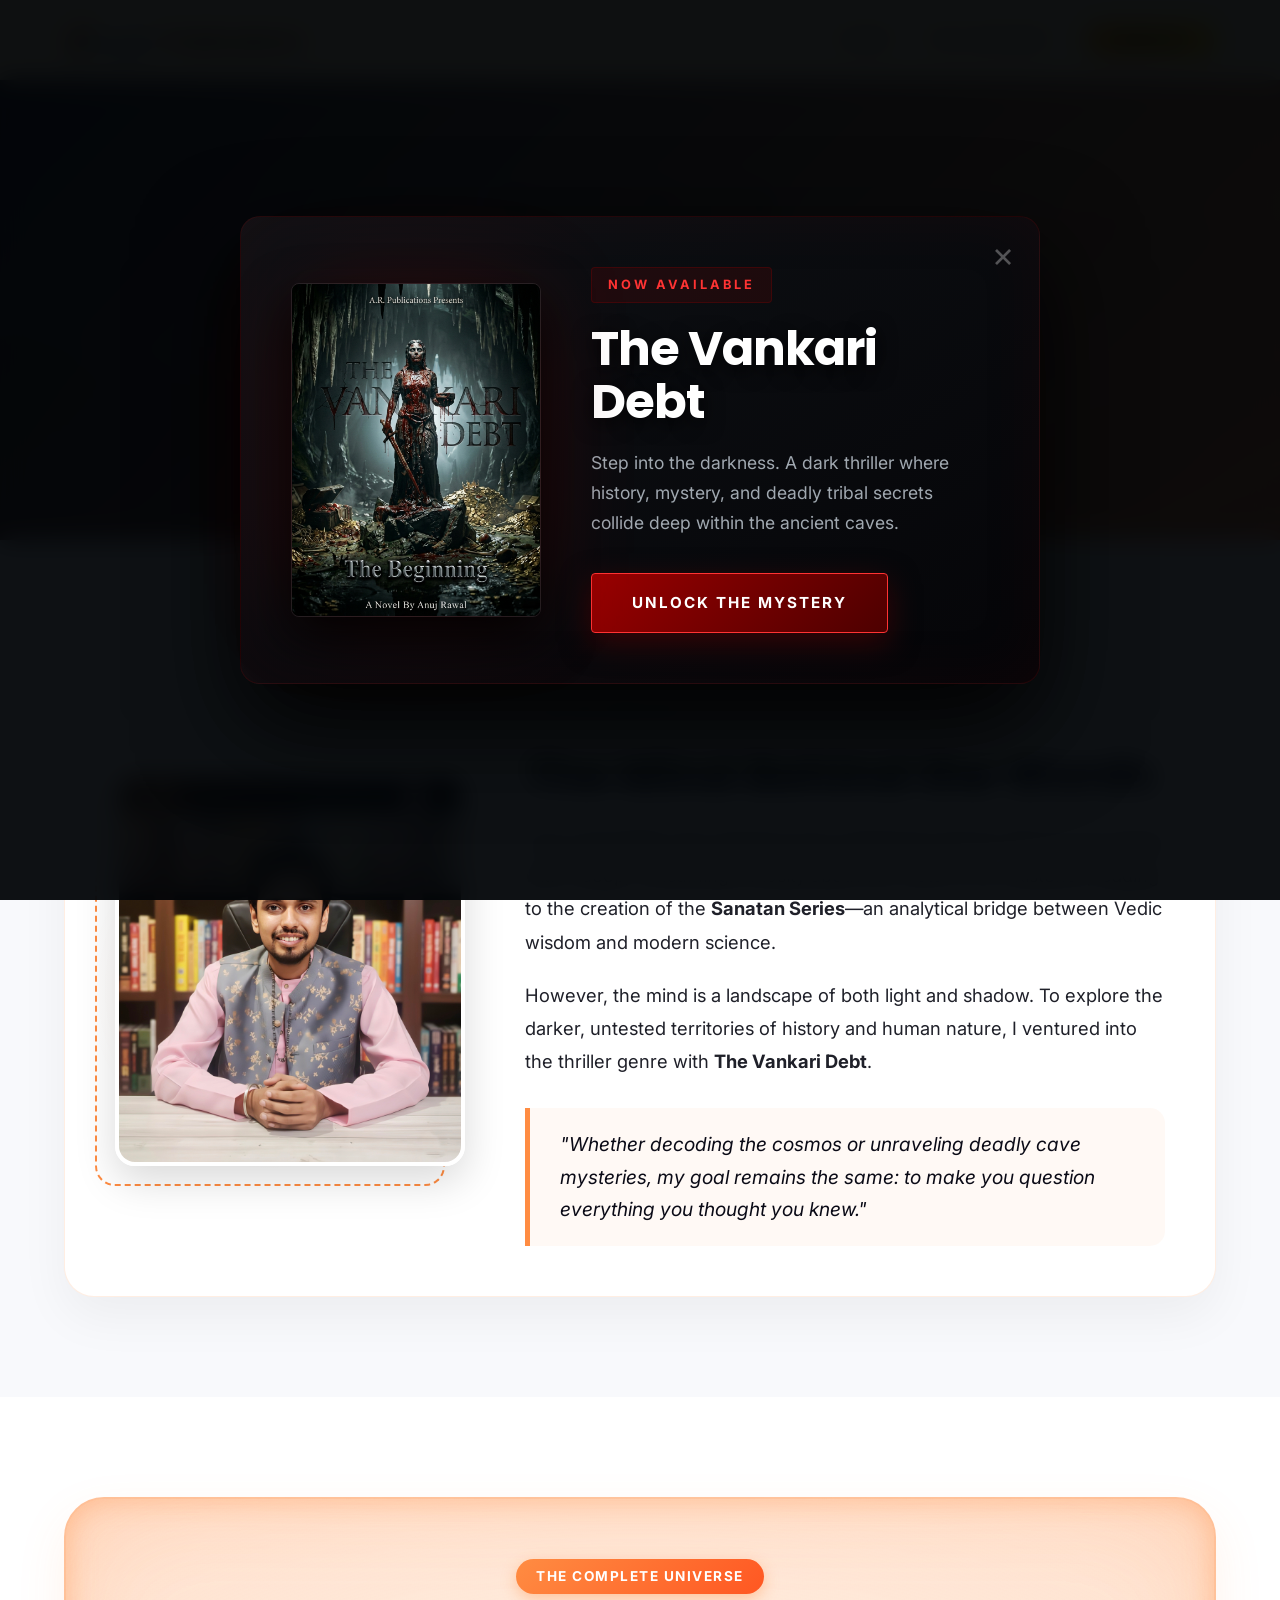
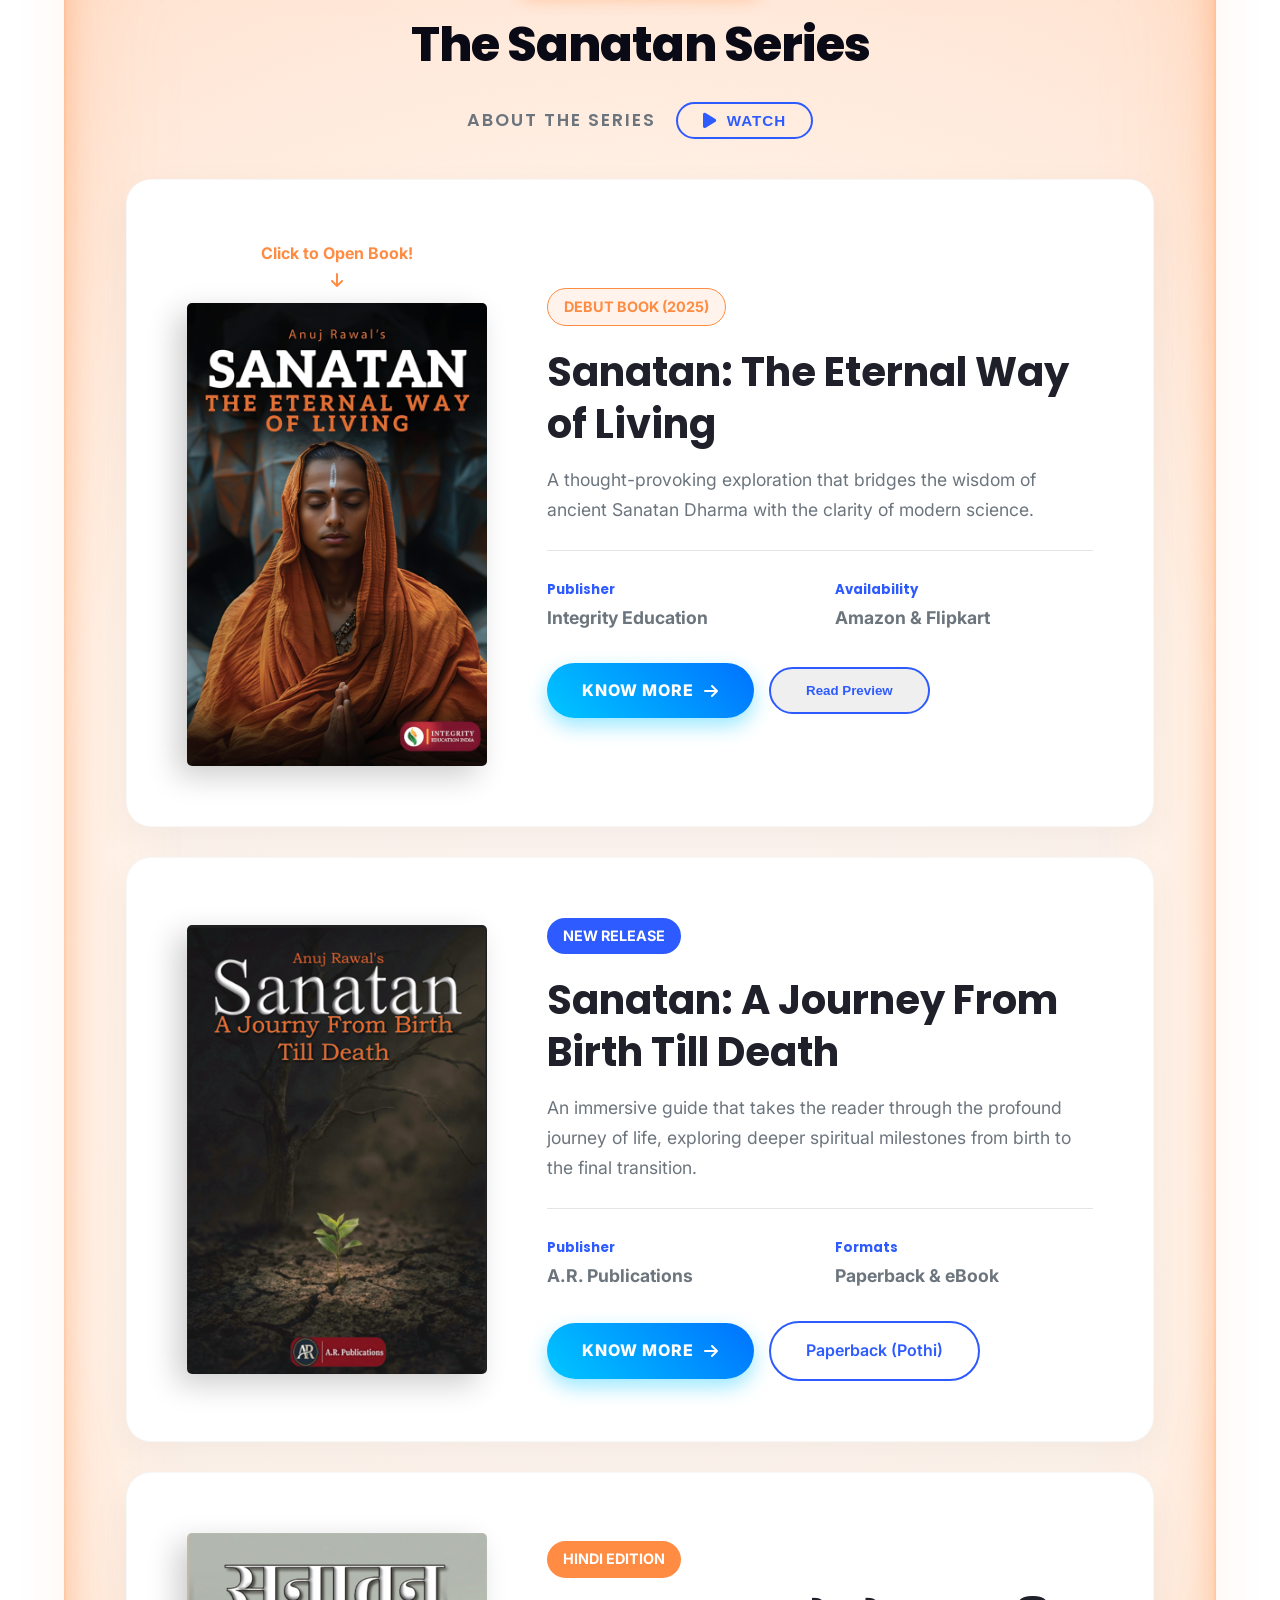
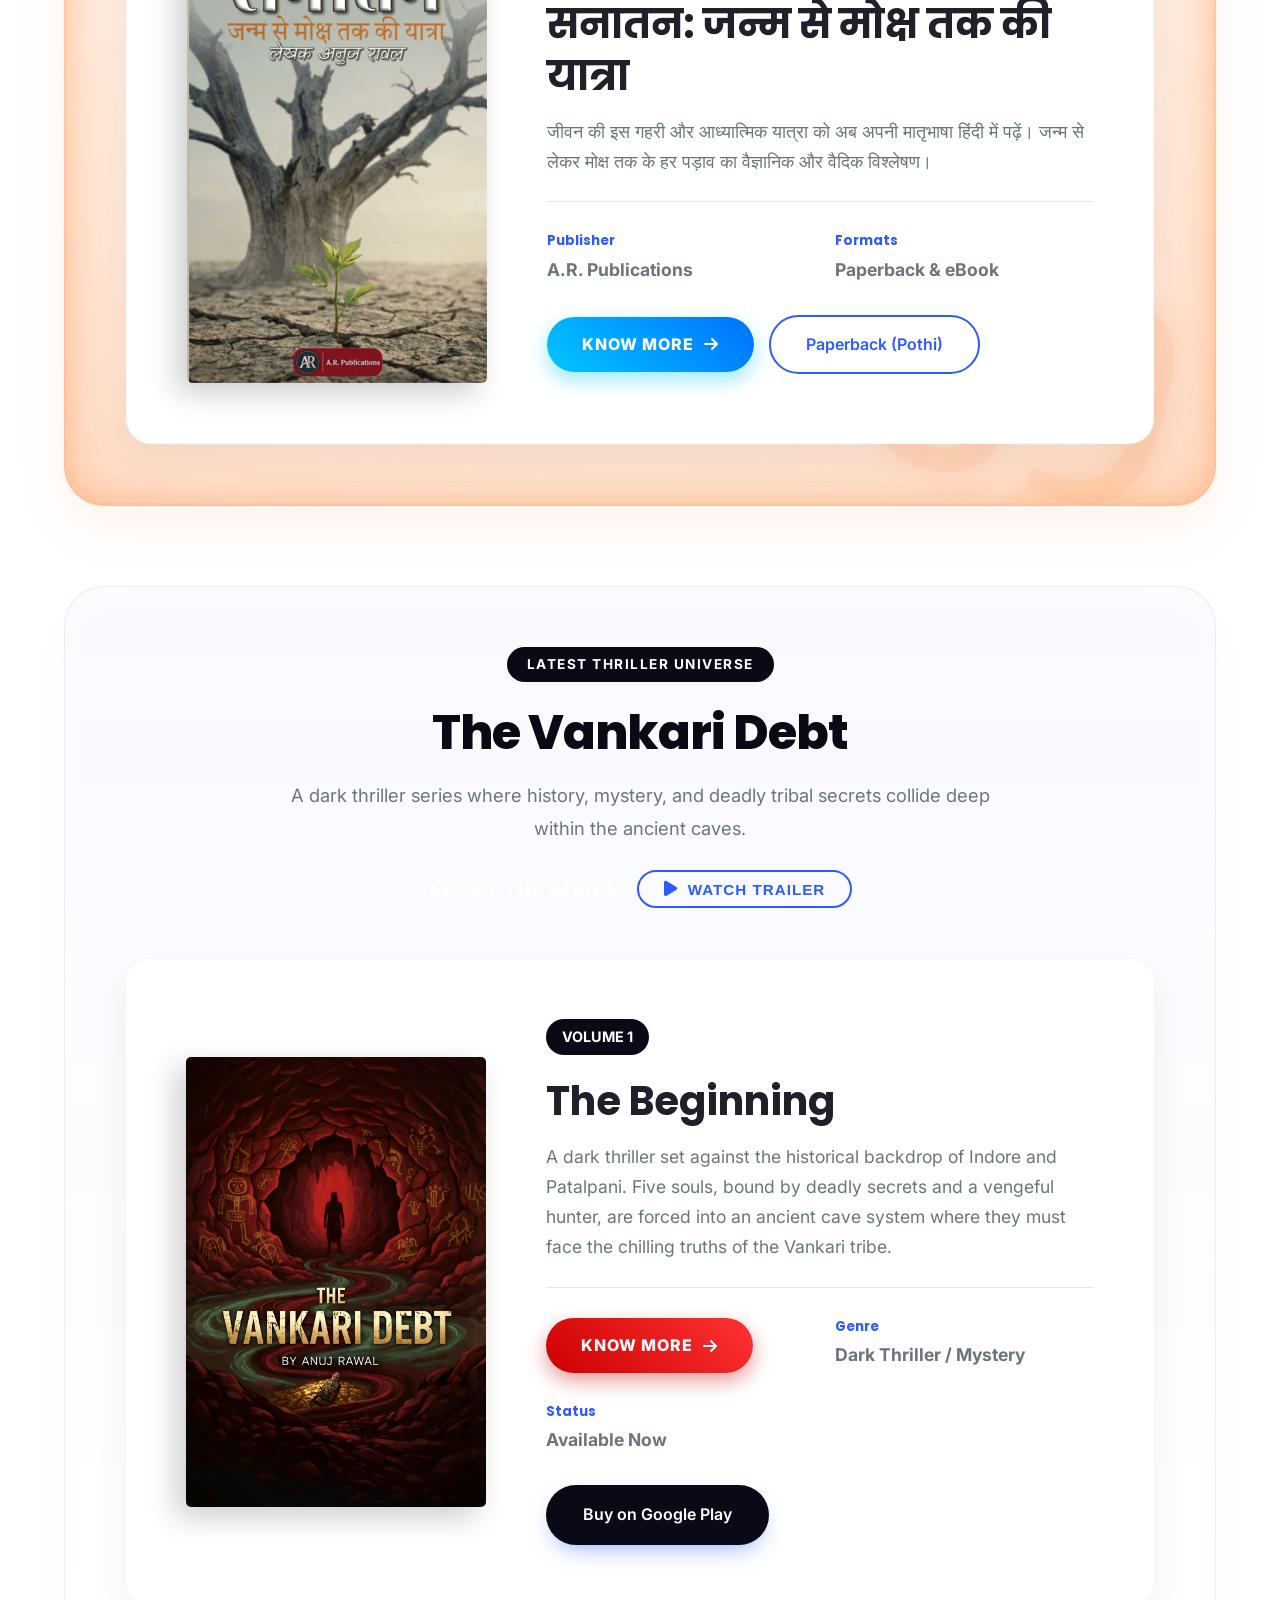
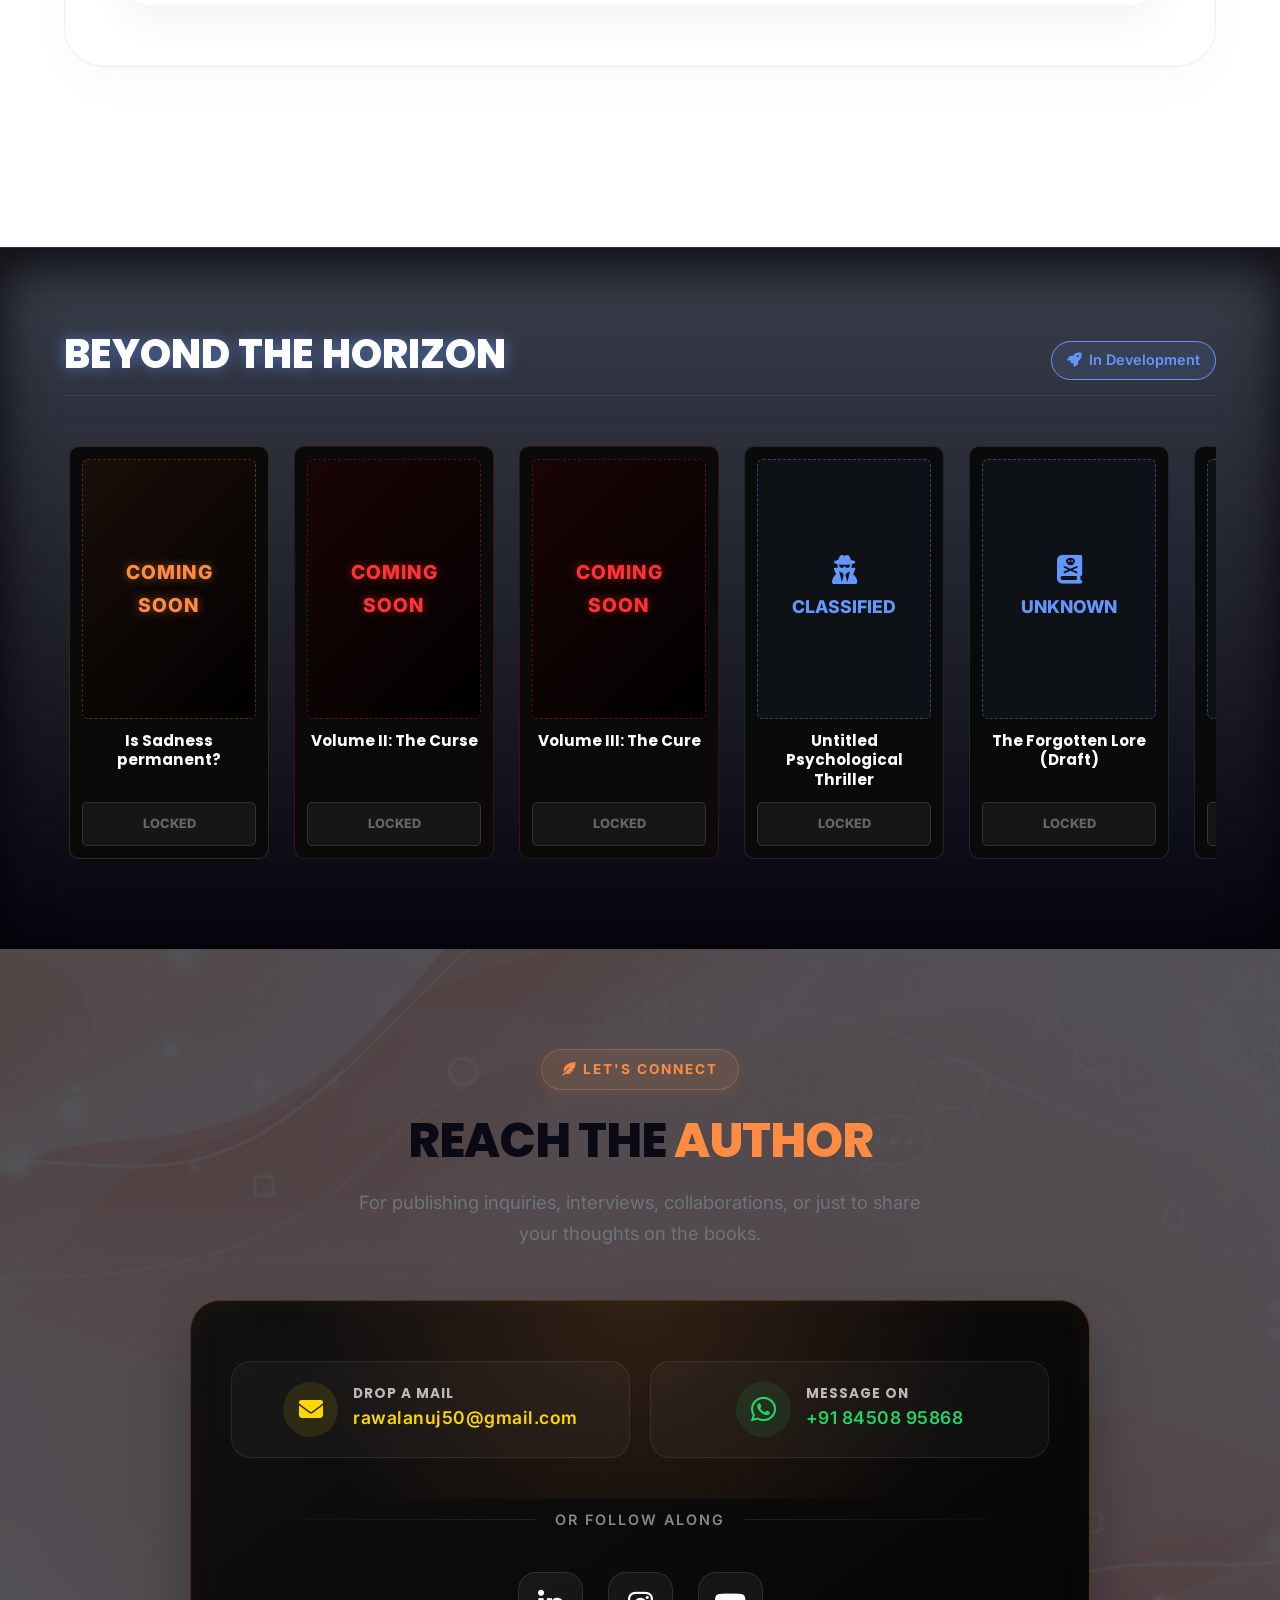
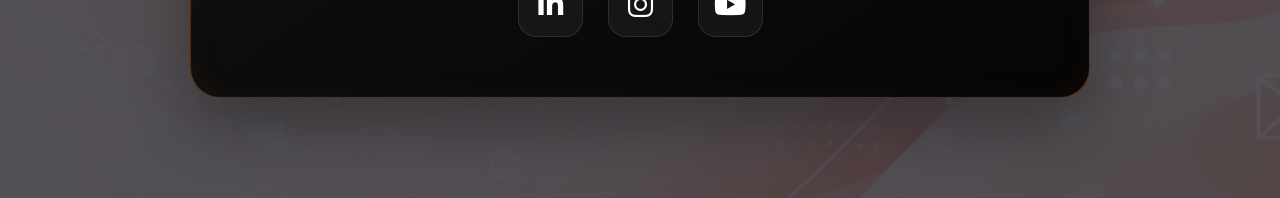
==== index.html @ c70e14f9 "Update index.html" ====
<!DOCTYPE html>
<html lang="en">
<head>
    <meta charset="UTF-8">
    <meta name="viewport" content="width=device-width, initial-scale=1.0">
    <meta http-equiv="X-UA-Compatible" content="ie=edge">
    
    <title>A.R. Publications | The Literary Universe of Anuj Rawal</title>

    <link rel="shortcut icon" href="./static/images/favicon.ico">

    <link href="https://fonts.googleapis.com/css2?family=Inter:wght@300;400;600&family=Poppins:wght@500;700;800&display=swap" rel="stylesheet">
    <link rel="stylesheet" href="https://cdnjs.cloudflare.com/ajax/libs/font-awesome/6.4.0/css/all.min.css">
    
    <link rel="stylesheet" href="static/css/style.css">

    <style>
        /* 1. Cream Background for Light Theme */
        body {
    overflow-y: auto !important;
    overflow-x: hidden;
    height: auto !important;
    position: relative;
}

/* Jab modal khule tabhi scroll band ho */
body.modal-open {
    overflow: hidden !important;
}

/* Modal default me gayab rahe */
.custom-series-modal {
    display: none;
    align-items: center;
    justify-content: center;
    z-index: 9999 !important; /* Khulne par sabse upar rahe */
}

        /* 2. Cream Navbar */
        .navbar {
            background: #ffe9bc !important; /* Cream color with slight transparency */
            border-bottom: 1px solid rgba(0,0,0,0.08) !important;
            transition: transform 0.4s ease-in-out, background 1.2s ease, border-color 1.2s ease !important;
        }
        
        .navbar.nav-hidden {
            transform: translateY(-100%);
        }
        
        .navbar .nav-link { color: #0a0a16; font-weight: 600; transition: color 1.2s ease; }
        .navbar .menu-toggle .bar { background: #0a0a16; transition: background 1.2s ease; }
        
        /* --- 3. BRAND LOGO STYLING (3D & Shadows) --- */
        .logo {
            transition: transform 0.3s ease;
            display: flex;
            align-items: center;
            gap: 8px;
            text-decoration: none;
        }
        
        /* 3D Upliftment Effect on Hover */
        .logo:hover {
            transform: translateY(-4px) scale(1.02);
        }

        /* A.R. - Plain White with Heavy Black Shadow */
        .brand-ar { 
            color: #ffffff !important; 
            font-weight: 600;
            text-shadow: 2px 2px 4px rgba(0,0,0,0.9), 0px 4px 8px rgba(0,0,0,0.7);
            transition: color 1.2s ease, text-shadow 0.3s ease; 
        }

        /* Publications - Orange with Black Shadow */
        .brand-pub { 
            color: #FF8C42 !important; /* Vibrant Orange */
            font-weight: 400; 
            font-size: 1.4rem;
            text-shadow: 2px 2px 4px rgba(0,0,0,0.8), 0px 4px 8px rgba(0,0,0,0.7);
            transition: color 1.2s ease, text-shadow 0.3s ease; 
        }

        /* Feather Leaf - Orange with Drop Shadow */
        .brand-icon {
            color: #FF8C42; /* Vibrant Orange */
            font-size: 1.5rem; 
            transform: rotate(-15deg);
            filter: drop-shadow(2px 2px 3px rgba(0,0,0,0.8)) drop-shadow(0px 4px 4px rgba(0,0,0,0.5));
            transition: color 1.2s ease, filter 0.3s ease;
        }

        /* Special Contact Button */
        .navbar .btn-nav {
            background: linear-gradient(45deg, #FF9900, #FFD700) !important;
            color: #000 !important;
            border-radius: 30px;
            padding: 8px 25px;
            font-weight: 800 !important;
            box-shadow: 0 5px 15px rgba(255, 153, 0, 0.2);
            transition: transform 0.3s ease, box-shadow 0.3s ease;
        }
        .navbar .btn-nav:hover {
            transform: translateY(-2px);
            box-shadow: 0 8px 20px rgba(255, 153, 0, 0.4);
        }

        /* --- 4. VANKARI DARK MODE OVERRIDES --- */
        body.vankari-active {
            background-color: #050505 !important; /* Reverts to Pitch Black */
        }
        body.vankari-active .navbar {
            background: rgba(5, 5, 5, 0.95) !important;
            border-bottom: 1px solid rgba(139, 0, 0, 0.4) !important;
        }
        
        body.vankari-active .brand-ar { 
            color: #ffffff !important; 
        }
        
        /* Blood Red Transition for Feather and Publications */
        body.vankari-active .brand-icon { 
            color: #8b0000 !important; /* Dark Blood Red */
            filter: drop-shadow(2px 2px 5px rgba(139,0,0,0.8)); 
        }
        body.vankari-active .brand-pub { 
            color: #8b0000 !important; /* Dark Blood Red */
            text-shadow: 2px 2px 5px rgba(139,0,0,0.8), 0 0 10px rgba(0,0,0,1); 
        }
        
        body.vankari-active .navbar .nav-link { color: #ffffff !important; }
        body.vankari-active .navbar .menu-toggle .bar { background: #ffffff !important; }

        /* Desktop First Styles from Index */
        .contact-section-wrapper { padding: 100px 20px; position: relative; z-index: 10; }
        .contact-heading { color: var(--dark); font-weight: 800; font-size: 3rem; text-transform: uppercase; margin-bottom: 15px; font-family: 'Poppins', sans-serif; letter-spacing: -1px; }
        .contact-glass-card {
            background: linear-gradient(145deg, #111111, #050505); border: 1px solid rgba(255, 140, 66, 0.3);
            border-radius: 30px; padding: 60px 40px; box-shadow: 0 30px 60px rgba(0,0,0,0.3), inset 0 0 30px rgba(255,140,66,0.05);
            position: relative; overflow: hidden;
        }
        .contact-action-btn {
            flex: 1; min-width: 250px; display: flex; align-items: center; justify-content: center; gap: 15px;
            text-decoration: none; background: rgba(255,255,255,0.03); padding: 20px 30px;
            border-radius: 20px; border: 1px solid rgba(255,255,255,0.08); transition: all 0.4s cubic-bezier(0.175, 0.885, 0.32, 1.275);
        }
        .contact-action-btn.email-btn:hover { background: rgba(255, 215, 0, 0.1); border-color: #FFD700; transform: translateY(-5px) scale(1.02); box-shadow: 0 15px 30px rgba(255, 215, 0, 0.2); }
        .contact-action-btn.wa-btn:hover { background: rgba(37, 211, 102, 0.1); border-color: #25D366; transform: translateY(-5px) scale(1.02); box-shadow: 0 15px 30px rgba(37, 211, 102, 0.2); }
        .contact-icon-circle { width: 55px; height: 55px; border-radius: 50%; display: flex; align-items: center; justify-content: center; font-size: 1.5rem; flex-shrink: 0; }
        .email-btn .contact-icon-circle { background: rgba(255, 215, 0, 0.1); color: #FFD700; }
        .wa-btn .contact-icon-circle { background: rgba(37, 211, 102, 0.1); color: #25D366; font-size: 1.8rem; }
        .contact-text-label { color: #fff; margin: 0; font-size: 0.85rem; font-family: 'Poppins', sans-serif; text-transform: uppercase; letter-spacing: 1px; opacity: 0.7; }
        .contact-text-val { font-size: 1.1rem; font-weight: 600; letter-spacing: 0.5px; margin: 0; }
        .email-btn .contact-text-val { color: #FFD700; }
        .wa-btn .contact-text-val { color: #25D366; }
        
        .social-squircle {
            width: 65px; height: 65px; background: rgba(255,255,255,0.05); display: flex; align-items: center; justify-content: center;
            border-radius: 18px; color: #fff; font-size: 1.8rem; transition: all 0.4s ease; border: 1px solid rgba(255,255,255,0.1);
        }
        .social-squircle.li:hover { background: #0077b5; transform: translateY(-8px) rotate(5deg); border-color: #0077b5; box-shadow: 0 15px 25px rgba(0, 119, 181, 0.5); }
        .social-squircle.ig:hover { background: linear-gradient(45deg, #f09433 0%, #e6683c 25%, #dc2743 50%, #cc2366 75%, #bc1888 100%); transform: translateY(-8px) rotate(-5deg); border-color: transparent; box-shadow: 0 15px 25px rgba(220, 39, 67, 0.5); }
        .social-squircle.yt:hover { background: #FF0000; transform: translateY(-8px) rotate(5deg); border-color: #FF0000; box-shadow: 0 15px 25px rgba(255, 0, 0, 0.5); }

        /* Mobile Overrides */
        @media (max-width: 768px) {
            .contact-section-wrapper { padding: 60px 15px; }
            .contact-heading { font-size: 2.2rem; }
            .contact-glass-card { padding: 40px 20px; border-radius: 20px; }
            .contact-action-btn { min-width: 100%; padding: 15px; justify-content: flex-start; gap: 12px; }
            .contact-icon-circle { width: 45px; height: 45px; font-size: 1.2rem; }
            .wa-btn .contact-icon-circle { font-size: 1.5rem; }
            .contact-text-label { font-size: 0.75rem; }
            .contact-text-val { font-size: 0.95rem; overflow-wrap: anywhere; } 
            .social-squircle { width: 55px; height: 55px; font-size: 1.5rem; border-radius: 15px; }
        }
        @media (min-width: 768px) {
    .pillars-grid {
        grid-template-columns: 1fr 1fr !important;
    }
}
    </style>
</head>
<body>

    <nav class="navbar">
        <div class="container nav-container">
            <a href="./index.html" class="logo" style="font-family: 'Poppins', serif;">
                <i class="fas fa-feather-alt brand-icon"></i>
                <span class="brand-ar">A.R.</span> <span class="brand-pub">Publications</span>
            </a>
            
            <div class="menu-toggle" id="mobile-menu">
                <span class="bar"></span>
                <span class="bar"></span>
                <span class="bar"></span>
            </div>
            
            <ul class="nav-menu">
                <li><a href="./index.html" class="nav-link">Home</a></li>
                <li><a href="./index.html#books-universe" class="nav-link">The Universe</a></li>
                <li><a href="./index.html#contact" class="nav-link btn-nav">Contact</a></li>
            </ul>
        </div>
    </nav>

    <main>
        <div class="author-mobile-view">
            <div class="mobile-immersive-hero" style="background: linear-gradient(to bottom, rgba(10,10,28,0.1) 0%, rgba(10,10,28,1) 100%), url('./static/images/philosophy-bg.png') no-repeat center center/cover;">
                <div class="hero-bottom-content">
                    <span class="mobile-badge">The Literary Universe</span>
                    <h1>Anuj Rawal</h1>
                    <p>Decoding the cosmos & unraveling dark mysteries.</p>
                </div>
            </div>

            <div class="mobile-author-card" id="about-author-mobile">
                <img src="./static/images/author.jpg" alt="Anuj Rawal" class="mobile-avatar">
                <h3>The Mind Behind the Words</h3>
                
                <p style="margin-bottom: 15px;">I am a storyteller who refuses to be confined by genres. My journey began with a deep, consuming curiosity about the roots of our existence, leading to the creation of the <strong>Sanatan Series</strong>—an analytical bridge between Vedic wisdom and modern science.</p>
                
                <div id="mobile-more-bio" style="display: none; animation: fadeInUp 0.5s ease-out;">
                    <p style="margin-bottom: 15px;">However, the mind is a landscape of both light and shadow. To explore the darker, untested territories of history and human nature, I ventured into the thriller genre with <strong>The Vankari Debt</strong>.</p>
                    
                    <blockquote style="font-style: italic; color: #FFD700; border-left: 3px solid #FFD700; padding-left: 15px; margin: 20px 0 10px; text-align: left; font-size: 0.95rem; background: rgba(255, 215, 0, 0.05); padding: 10px 15px; border-radius: 0 10px 10px 0;">
                        "Whether decoding the cosmos or unraveling deadly cave mysteries, my goal remains the same: to make you question everything you thought you knew."
                    </blockquote>
                </div>
                
                <button id="read-more-btn" onclick="document.getElementById('mobile-more-bio').style.display='block'; this.style.display='none';" style="background: transparent; color: #FF8C42; border: none; font-weight: 600; font-size: 0.95rem; margin-top: 10px; cursor: pointer; border-bottom: 1px dashed #FF8C42; padding-bottom: 3px; letter-spacing: 0.5px;">Read More ▼</button>
            </div>

            <div class="mobile-universe-section sanatan-mobile" id="books-universe-mobile" style="background: linear-gradient(to bottom, rgba(10, 10, 28, 0.3) 0%, rgba(10, 10, 28, 0.95) 100%), url('./static/images/sanatan-bg.png') no-repeat center center; background-size: cover; padding: 40px 0 30px; border-top: 1px solid rgba(255, 140, 66, 0.3); box-shadow: inset 0 20px 50px rgba(0,0,0,0.8); margin-bottom: 20px;">
                
                <div class="mobile-section-header" style="padding: 0 20px;">
                    <h2 style="color: #fff; text-shadow: 0 0 15px rgba(255, 140, 66, 0.8); font-weight: 800; font-size: 2.2rem; line-height: 1.1; text-transform: uppercase;">The<br>Sanatan<br>Series</h2>
                    <a href="#" class="mobile-watch-btn gold" onclick="document.getElementById('open-sanatan-modal').click(); return false;" style="background: rgba(255, 140, 66, 0.1); border: 1px solid #FF8C42; color: #FF8C42; padding: 5px 15px; border-radius: 20px; font-size: 0.8rem; text-transform: none; text-decoration: none; display: inline-flex; align-items: center; gap: 5px;">
                        <i class="fas fa-play" style="font-size: 0.7rem;"></i> Trailer
                    </a>
                </div>
                
                <div class="mobile-horizontal-scroll">
                    <div class="mobile-book-card">
                        <img src="./static/images/book.jpg" alt="Sanatan Book 1">
                        <h4>Sanatan: The Eternal Way of Living</h4>
                        <a href="javascript:void(0);" onclick="playSeriesSound('./products/book_eternal_way.html', 'sanatan')" class="mobile-know-more-btn">KNOW MORE</a>
                    </div>

                    <div class="mobile-book-card">
                       <img src="./static/images/english_cover_S2.png" alt="Sanatan Book 2">
                       <h4>Sanatan: A Journey From Birth Till Death</h4>
                       <a href="javascript:void(0);" onclick="playSeriesSound('./products/book_birth_death.html', 'sanatan')" class="mobile-know-more-btn">KNOW MORE</a>
                    </div>

                    <div class="mobile-book-card">
                        <img src="./static/images/hindi_cover_S2.jpg" alt="Sanatan Hindi Edition">
                        <h4>सनातन: जन्म से मोक्ष तक की यात्रा</h4>
                        <a href="javascript:void(0);" onclick="playSeriesSound('./products/book_hindi_edition.html', 'sanatan')" class="mobile-know-more-btn">KNOW MORE</a>
                    </div>
                    
                    <div class="mobile-book-card">
                        <div class="coming-soon-placeholder" style="border-color: rgba(255, 140, 66, 0.4); background: rgba(255, 140, 66, 0.05);">
                            <span style="color: #FF8C42; text-shadow: 0 0 10px rgba(255, 140, 66, 0.5);">COMING<br>SOON</span>
                        </div>
                        <h4 style="font-size: 0.95rem; margin-top: 15px; line-height: 1.3;">Dark Rituals: Fear, Faith and Human Mind</h4>
                        <div class="mobile-know-more-btn disabled" style="background: rgba(255,255,255,0.05); color: #888; border: 1px solid #333;">LOCKED</div>
                    </div>

                    <div class="mobile-book-card">
                        <div class="coming-soon-placeholder" style="border-color: rgba(255, 140, 66, 0.4); background: rgba(255, 140, 66, 0.05);">
                            <span style="color: #FF8C42; text-shadow: 0 0 10px rgba(255, 140, 66, 0.5);">COMING<br>SOON</span>
                        </div>
                        <h4 style="font-size: 0.95rem; margin-top: 15px; line-height: 1.3;">Is Sadness permanent?</h4>
                        <div class="mobile-know-more-btn disabled" style="background: rgba(255,255,255,0.05); color: #888; border: 1px solid #333;">LOCKED</div>
                    </div>
                </div>
            </div> 

            <div class="vankari-mobile" style="background-image: linear-gradient(to bottom, rgba(0, 0, 0, 0.2) 0%, rgba(10, 0, 0, 0.8) 100%), url('./static/images/vankari-bg.png'); background-position: center center; background-repeat: no-repeat; background-size: cover; padding: 40px 0 20px; border-top: 1px solid rgba(255, 51, 51, 0.2); box-shadow: inset 0 20px 50px rgba(0,0,0,0.8);">
                
                <div class="mobile-section-header" style="padding: 0 20px;">
                    <h2 style="color: #fff; text-shadow: 0 0 15px rgba(255, 51, 51, 0.6); font-weight: 800; font-size: 2.2rem; line-height: 1.1; text-transform: uppercase;">The<br>Vankari<br>Series</h2>
                    <a href="#" class="mobile-watch-btn red" onclick="document.getElementById('open-vankari-modal').click(); return false;" style="background: rgba(255, 0, 0, 0.1); border: 1px solid #ff3333; color: #ff3333; padding: 5px 15px; border-radius: 20px; font-size: 0.8rem; text-transform: none; text-decoration: none;">
                        Trailer
                    </a>
                </div>

                <div class="mobile-horizontal-scroll">
                    <div class="mobile-book-card vankari-card">
                        <img src="./static/images/vankari.jpg" alt="The Vankari Debt">
                        <h4>The Vankari Debt: Volume I</h4>
                        <a href="javascript:void(0);" onclick="playSeriesSound('./products/book_vankari.html', 'vankari')" class="mobile-know-more-btn vankari-glow">KNOW MORE</a>
                    </div>

                    <div class="mobile-book-card vankari-card">
                        <div class="coming-soon-placeholder">
                            <span>COMING<br>SOON</span>
                        </div>
                        <h4>Volume II: The Curse</h4>
                        <div class="mobile-know-more-btn disabled">LOCKED</div>
                    </div>

                    <div class="mobile-book-card vankari-card">
                        <div class="coming-soon-placeholder">
                            <span>COMING<br>SOON</span>
                        </div>
                        <h4>Volume III: The Cure</h4>
                        <div class="mobile-know-more-btn disabled">LOCKED</div>
                    </div>
                </div>
            </div> 

            <div class="mobile-universe-section upcoming-mobile" style="background: linear-gradient(to bottom, rgba(10, 15, 30, 0.8) 0%, rgba(5, 5, 15, 1) 100%); padding: 40px 0 20px; border-top: 1px solid rgba(100, 150, 255, 0.3); box-shadow: inset 0 20px 50px rgba(0,0,0,0.8); margin-bottom: 20px;">
                
                <div class="mobile-section-header" style="padding: 0 20px;">
                    <h2 style="color: #fff; text-shadow: 0 0 15px rgba(100, 150, 255, 0.6); font-weight: 800; font-size: 2.2rem; line-height: 1.1; text-transform: uppercase;">Beyond<br>The<br>Horizon</h2>
                    <span style="display: inline-block; background: rgba(100, 150, 255, 0.1); border: 1px solid #6496ff; color: #6496ff; padding: 5px 15px; border-radius: 20px; font-size: 0.8rem; margin-top: 10px; font-weight: 600;">
                        <i class="fas fa-rocket"></i> In Development
                    </span>
                </div>

                <div class="mobile-horizontal-scroll">
                    <div class="mobile-book-card">
                        <div class="coming-soon-placeholder" style="border-color: rgba(100, 150, 255, 0.4); background: rgba(100, 150, 255, 0.05); border-style: dashed;">
                            <span style="color: #6496ff; text-shadow: 0 0 10px rgba(100, 150, 255, 0.5); font-size: 1.1rem;"><i class="fas fa-user-secret" style="font-size: 1.5rem; margin-bottom: 8px;"></i><br>CLASSIFIED</span>
                        </div>
                        <h4 style="font-size: 0.95rem; margin-top: 15px; line-height: 1.3;">Untitled Psychological Thriller</h4>
                        <div class="mobile-know-more-btn disabled" style="background: rgba(255,255,255,0.05); color: #888; border: 1px solid #333;">LOCKED</div>
                    </div>

                    <div class="mobile-book-card">
                        <div class="coming-soon-placeholder" style="border-color: rgba(100, 150, 255, 0.4); background: rgba(100, 150, 255, 0.05); border-style: dashed;">
                            <span style="color: #6496ff; text-shadow: 0 0 10px rgba(100, 150, 255, 0.5); font-size: 1.1rem;"><i class="fas fa-book-dead" style="font-size: 1.5rem; margin-bottom: 8px;"></i><br>UNKNOWN</span>
                        </div>
                        <h4 style="font-size: 0.95rem; margin-top: 15px; line-height: 1.3;">The Forgotten Lore (Draft)</h4>
                        <div class="mobile-know-more-btn disabled" style="background: rgba(255,255,255,0.05); color: #888; border: 1px solid #333;">LOCKED</div>
                    </div>

                    <div class="mobile-book-card">
                        <div class="coming-soon-placeholder" style="border-color: rgba(100, 150, 255, 0.4); background: rgba(100, 150, 255, 0.05); border-style: dashed;">
                            <span style="color: #6496ff; text-shadow: 0 0 10px rgba(100, 150, 255, 0.5); font-size: 1.1rem;"><i class="fas fa-infinity" style="font-size: 1.5rem; margin-bottom: 8px;"></i><br>IN WORKS</span>
                        </div>
                        <h4 style="font-size: 0.95rem; margin-top: 15px; line-height: 1.3;">A.R. Universe Expansion</h4>
                        <div class="mobile-know-more-btn disabled" style="background: rgba(255,255,255,0.05); color: #888; border: 1px solid #333;">LOCKED</div>
                    </div>
                </div>
            </div> 
        </div>

        <div class="author-desktop-view">
           <section class="hero" style="min-height: 60vh; padding: 150px 0 80px; background: linear-gradient(135deg, rgba(10, 10, 28, 0.95), rgba(255, 140, 66, 0.8)), url('./static/images/philosophy-bg.png') no-repeat center center; background-size: cover;">
                <div class="container" style="text-align: center; color: white;">
                    <span class="spiritual-tag" style="margin-bottom: 20px;">The Literary Universe</span>
                    <h1 style="font-size: 4rem; margin-bottom: 20px;">Anuj Rawal</h1>
                    <p style="font-size: 1.3rem; opacity: 0.9; max-width: 700px; margin: 0 auto;">
                        "Exploring the hidden realms of ancient wisdom, quantum reality, and dark tribal mysteries through the power of storytelling."
                    </p>
                </div>
            </section>

            <section id="about-author" class="section-pad bg-light">
                <div class="container">
                    <div class="author-profile-showcase">
                        <div class="author-photo-container">
                            <img src="./static/images/author.jpg" alt="Anuj Rawal - Author" class="author-static-photo">
                            <div class="photo-backdrop"></div> 
                        </div>
                        <div class="author-bio-content">
                            <span class="author-badge"><i class="fas fa-pen-nib"></i> The Creator</span>
                            <h2 class="author-heading">The Mind Behind the Words</h2>
                            <div class="bio-text">
                                <p>I am a storyteller who refuses to be confined by genres. My journey began with a deep, consuming curiosity about the roots of our existence, leading to the creation of the <strong>Sanatan Series</strong>—an analytical bridge between Vedic wisdom and modern science.</p>
                                <p>However, the mind is a landscape of both light and shadow. To explore the darker, untested territories of history and human nature, I ventured into the thriller genre with <strong>The Vankari Debt</strong>.</p>
                                <blockquote class="author-quote">
                                    "Whether decoding the cosmos or unraveling deadly cave mysteries, my goal remains the same: to make you question everything you thought you knew."
                                </blockquote>
                            </div>
                        </div>
                    </div>
                </div>
            </section>

            <section id="books-universe" class="section-pad">
                <div class="container">
                    <div class="book-series-wrapper sanatan-wrapper" data-aos="fade-up">
                        <div class="series-header minimal-header">
                            <span class="series-badge">The Complete Universe</span>
                            <h2>The Sanatan Series</h2>
                            <div class="about-series-row">
                                <h4 class="minimal-about-title">About the Series</h4>
                                <button class="btn-watch-series" id="open-sanatan-modal">
                                    <i class="fas fa-play"></i> Watch
                                </button>
                            </div>
                        </div>
                        <div class="series-book-list">
                            <div class="book-showcase">
                                <div class="book-wrapper book-trigger">
                                    <div class="click-hint">
                                        <span>Click to Open Book!</span>
                                        <i class="fas fa-arrow-down bounce"></i>
                                    </div>
                                    <div class="book-3d-trigger">
                                        <img src="./static/images/book.jpg" alt="Sanatan Book Cover">
                                    </div>
                                </div>
                                <div class="book-info">
                                    <span class="book-tag">DEBUT BOOK (2025)</span>
                                    <h3>Sanatan: The Eternal Way of Living</h3>
                                    <p>A thought-provoking exploration that bridges the wisdom of ancient Sanatan Dharma with the clarity of modern science.</p>
                                    <div style="display: grid; grid-template-columns: 1fr 1fr; gap: 30px; margin-bottom: 30px; padding-top: 30px; border-top: 1px solid rgba(0,0,0,0.1);">
                                        <div><h5>Publisher</h5><p style="font-weight: 700; margin-bottom: 0;">Integrity Education</p></div>
                                        <div><h5>Availability</h5><p style="font-weight: 700; margin-bottom: 0;">Amazon & Flipkart</p></div>
                                    </div>
                                    <div style="display: flex; gap: 15px; flex-wrap: wrap; align-items: center;">
    <a href="javascript:void(0);" onclick="playSeriesSound('products/book_eternal_way.html', 'sanatan')" class="btn btn-primary" style="background: linear-gradient(45deg, #00c6ff, #0072ff); color: #fff; font-weight: 800; border: none; box-shadow: 0 8px 20px rgba(0,198,255,0.4); text-transform: uppercase; letter-spacing: 1px;">KNOW MORE <i class="fas fa-arrow-right"></i></a>
    <button class="btn btn-outline book-trigger" style="border-color: var(--primary); color: var(--primary); font-weight: 600;">Read Preview</button>
</div>
                                </div>
                            </div>
                            <div class="book-showcase">
                                <div class="book-wrapper">
                                    <div class="book-3d-trigger" style="cursor: default;">
                                        <img src="./static/images/english_cover_S2.png" alt="Sanatan: A Journey from Birth till Death Cover">
                                    </div>
                                </div>
                                <div class="book-info">
                                    <span class="book-tag" style="background: var(--primary); color: var(--white); border: none;">NEW RELEASE</span>
                                    <h3>Sanatan: A Journey From Birth Till Death</h3>
                                    <p>An immersive guide that takes the reader through the profound journey of life, exploring deeper spiritual milestones from birth to the final transition.</p>
                                    <div style="display: grid; grid-template-columns: 1fr 1fr; gap: 30px; margin-bottom: 30px; padding-top: 30px; border-top: 1px solid rgba(0,0,0,0.1);">
                                        <div><h5>Publisher</h5><p style="font-weight: 700; margin-bottom: 0;">A.R. Publications</p></div>
                                        <div><h5>Formats</h5><p style="font-weight: 700; margin-bottom: 0;">Paperback & eBook</p></div>
                                    </div>
                                    <div style="display: flex; gap: 15px; flex-wrap: wrap; align-items: center;">
    <a href="javascript:void(0);" onclick="playSeriesSound('products/book_birth_death.html', 'sanatan')" class="btn btn-primary" style="background: linear-gradient(45deg, #00c6ff, #0072ff); color: #fff; font-weight: 800; border: none; box-shadow: 0 8px 20px rgba(0,198,255,0.4); text-transform: uppercase; letter-spacing: 1px;">KNOW MORE <i class="fas fa-arrow-right"></i></a>
    <a href="https://store.pothi.com/book/anuj-rawal-sanatan-journey-birth-till-death/" target="_blank" class="btn btn-outline" style="border-color: var(--primary); color: var(--primary); font-weight: 600;">Paperback (Pothi)</a>
</div>
                                </div>
                                
                            </div>
                            <div class="book-showcase">
                                <div class="book-wrapper">
                                    <div class="book-3d-trigger" style="cursor: default;">
                                        <img src="./static/images/hindi_cover_S2.jpg" alt="Sanatan Hindi Edition Cover">
                                    </div>
                                </div>
                                <div class="book-info">
                                    <span class="book-tag" style="background: #FF8C42; color: #fff; border: none;">HINDI EDITION</span>
                                    <h3>सनातन: जन्म से मोक्ष तक की यात्रा</h3>
                                    <p>जीवन की इस गहरी और आध्यात्मिक यात्रा को अब अपनी मातृभाषा हिंदी में पढ़ें। जन्म से लेकर मोक्ष तक के हर पड़ाव का वैज्ञानिक और वैदिक विश्लेषण।</p>
                                    <div style="display: grid; grid-template-columns: 1fr 1fr; gap: 30px; margin-bottom: 30px; padding-top: 30px; border-top: 1px solid rgba(0,0,0,0.1);">
                                        <div><h5>Publisher</h5><p style="font-weight: 700; margin-bottom: 0;">A.R. Publications</p></div>
                                        <div><h5>Formats</h5><p style="font-weight: 700; margin-bottom: 0;">Paperback & eBook</p></div>
                                    </div>
                                    <div style="display: flex; gap: 15px; flex-wrap: wrap; align-items: center;">
    <a href="javascript:void(0);" onclick="playSeriesSound('products/book_hindi_edition.html', 'sanatan')" class="btn btn-primary" style="background: linear-gradient(45deg, #00c6ff, #0072ff); color: #fff; font-weight: 800; border: none; box-shadow: 0 8px 20px rgba(0,198,255,0.4); text-transform: uppercase; letter-spacing: 1px;">KNOW MORE <i class="fas fa-arrow-right"></i></a>
    <a href="https://store.pothi.com/book/anuj-rawal-sanatan-journey-birth-till-death-hindi/" target="_blank" class="btn btn-outline" style="border-color: var(--primary); color: var(--primary); font-weight: 600;">Paperback (Pothi)</a>
</div>
                                </div>
                            </div>
                        </div> 
                    </div> 

                    <div class="book-series-wrapper vankari-wrapper" data-aos="fade-up" id="vankari-experience-zone">
                        <div class="series-header">
                            <span class="series-badge vankari-badge" style="background: var(--dark); color: var(--white); border: none;">Latest Thriller Universe</span>
                            <h2 class="vankari-heading">The Vankari Debt</h2>
                            <p class="vankari-subheading">A dark thriller series where history, mystery, and deadly tribal secrets collide deep within the ancient caves.</p>
                            <div class="about-series-row">
                                <h4 class="minimal-about-title" style="color: #fff;">About the Series</h4>
                                <button class="btn-watch-series vankari-watch-btn" id="open-vankari-modal">
                                    <i class="fas fa-play"></i> Watch Trailer
                                </button>
                            </div>
                        </div>
                        <div class="series-book-list">
                            <div class="book-showcase">
                                <div class="book-wrapper">
                                    <div class="book-3d-trigger" style="cursor: default;">
                                        <img src="./static/images/vankari.jpg" alt="The Vankari Debt Cover">
                                    </div>
                                </div>
                                <div class="book-info">
                                    <span class="book-tag" style="background: var(--dark); color: var(--white); border: none;">VOLUME 1</span>
                                    <h3>The Beginning</h3>
                                    <p>A dark thriller set against the historical backdrop of Indore and Patalpani. Five souls, bound by deadly secrets and a vengeful hunter, are forced into an ancient cave system where they must face the chilling truths of the Vankari tribe.</p>
                                    <div style="display: grid; grid-template-columns: 1fr 1fr; gap: 30px; margin-bottom: 30px; padding-top: 30px; border-top: 1px solid rgba(0,0,0,0.1);">
                                       <div style="display: flex; gap: 15px; flex-wrap: wrap; align-items: center;">
    <a href="javascript:void(0);" onclick="playSeriesSound('products/book_vankari.html', 'vankari')" class="btn btn-primary" style="background: linear-gradient(45deg, #cc0000, #ff3333); color: #fff; font-weight: 800; border: none; box-shadow: 0 8px 20px rgba(204,0,0,0.4); text-transform: uppercase; letter-spacing: 1px;">KNOW MORE <i class="fas fa-arrow-right"></i></a>
</div>
                                        <div><h5>Genre</h5><p style="font-weight: 700; margin-bottom: 0;">Dark Thriller / Mystery</p></div>
                                        <div><h5>Status</h5><p style="font-weight: 700; margin-bottom: 0;">Available Now</p></div>
                                    </div>
                                    <a href="https://play.google.com/store/books/details/Anuj_Rawal_The_Vankari_Debt?id=gSnFEQAAQBAJ" target="_blank" class="btn btn-primary" style="background: var(--dark);">Buy on Google Play</a>
                                </div>
                            </div>
                        </div> 
                    </div> 
                </div>
            </section>

            <div class="desktop-universe-section" style="background: linear-gradient(to bottom, rgba(10, 15, 30, 0.8) 0%, rgba(5, 5, 15, 1) 100%); border-top: 1px solid rgba(100, 150, 255, 0.3); box-shadow: inset 0 20px 50px rgba(0,0,0,0.8); padding: 80px 0;">
    <div class="container">
        <div class="desktop-section-header" style="border-bottom: 1px solid rgba(100, 150, 255, 0.2); display: flex; justify-content: space-between; align-items: flex-end; margin-bottom: 40px; padding-bottom: 15px;">
            <h2 style="color: #fff; font-weight: 800; font-size: 2.5rem; text-transform: uppercase; margin: 0; text-shadow: 0 0 15px rgba(100, 150, 255, 0.6);">Beyond The Horizon</h2>
            <span style="background: rgba(100, 150, 255, 0.1); border: 1px solid #6496ff; color: #6496ff; padding: 6px 15px; border-radius: 20px; font-weight: 600; font-size: 0.9rem; display: flex; align-items: center; gap: 8px;">
                <i class="fas fa-rocket"></i> In Development
            </span>
        </div>

        <div class="desktop-cards-grid hide-desktop-scrollbar" id="upcoming-desktop-carousel" style="display: flex; flex-wrap: nowrap; gap: 25px; overflow-x: hidden; padding: 10px 5px;">
            
            <div class="desktop-book-card" style="width: 200px; flex: 0 0 200px; background: #0a0a0a; border-radius: 10px; padding: 12px; text-align: center; border: 1px solid rgba(255, 140, 66, 0.2); transition: 0.3s ease; display: flex; flex-direction: column;">
                <div class="coming-soon-box" style="height: 260px; border-radius: 6px; margin-bottom: 12px; display: flex; align-items: center; justify-content: center; font-weight: 800; text-align: center; border: 1px dashed rgba(255, 140, 66, 0.3); background: linear-gradient(135deg, #1a0f0a, #000);">
                    <span style="color: #FF8C42; font-size: 1.2rem; letter-spacing: 1px; text-shadow: 0 0 10px rgba(255, 140, 66, 0.5);">COMING<br>SOON</span>
                </div>
                <h4 style="color: #fff; font-size: 0.95rem; margin-bottom: 12px; line-height: 1.3; flex-grow: 1;">Dark Rituals: Fear, Faith and Human Mind</h4>
                <div class="desktop-know-more-btn btn-locked" style="background: rgba(255,255,255,0.05); color: #666; border: 1px solid #333; padding: 10px; border-radius: 5px; font-size: 0.8rem; text-transform: uppercase; font-weight: 800;">LOCKED</div>
            </div>

            <div class="desktop-book-card" style="width: 200px; flex: 0 0 200px; background: #0a0a0a; border-radius: 10px; padding: 12px; text-align: center; border: 1px solid rgba(255, 140, 66, 0.2); transition: 0.3s ease; display: flex; flex-direction: column;">
                <div class="coming-soon-box" style="height: 260px; border-radius: 6px; margin-bottom: 12px; display: flex; align-items: center; justify-content: center; font-weight: 800; text-align: center; border: 1px dashed rgba(255, 140, 66, 0.3); background: linear-gradient(135deg, #1a0f0a, #000);">
                    <span style="color: #FF8C42; font-size: 1.2rem; letter-spacing: 1px; text-shadow: 0 0 10px rgba(255, 140, 66, 0.5);">COMING<br>SOON</span>
                </div>
                <h4 style="color: #fff; font-size: 0.95rem; margin-bottom: 12px; line-height: 1.3; flex-grow: 1;">Is Sadness permanent?</h4>
                <div class="desktop-know-more-btn btn-locked" style="background: rgba(255,255,255,0.05); color: #666; border: 1px solid #333; padding: 10px; border-radius: 5px; font-size: 0.8rem; text-transform: uppercase; font-weight: 800;">LOCKED</div>
            </div>

            <div class="desktop-book-card" style="width: 200px; flex: 0 0 200px; background: #0a0a0a; border-radius: 10px; padding: 12px; text-align: center; border: 1px solid rgba(255, 51, 51, 0.2); transition: 0.3s ease; display: flex; flex-direction: column;">
                <div class="coming-soon-box" style="height: 260px; border-radius: 6px; margin-bottom: 12px; display: flex; align-items: center; justify-content: center; font-weight: 800; text-align: center; border: 1px dashed rgba(255, 51, 51, 0.3); background: linear-gradient(135deg, #1a0505, #000);">
                    <span style="color: #ff3333; font-size: 1.2rem; letter-spacing: 1px; text-shadow: 0 0 10px rgba(255, 51, 51, 0.5);">COMING<br>SOON</span>
                </div>
                <h4 style="color: #fff; font-size: 0.95rem; margin-bottom: 12px; line-height: 1.3; flex-grow: 1;">Volume II: The Curse</h4>
                <div class="desktop-know-more-btn btn-locked" style="background: rgba(255,255,255,0.05); color: #666; border: 1px solid #333; padding: 10px; border-radius: 5px; font-size: 0.8rem; text-transform: uppercase; font-weight: 800;">LOCKED</div>
            </div>

            <div class="desktop-book-card" style="width: 200px; flex: 0 0 200px; background: #0a0a0a; border-radius: 10px; padding: 12px; text-align: center; border: 1px solid rgba(255, 51, 51, 0.2); transition: 0.3s ease; display: flex; flex-direction: column;">
                <div class="coming-soon-box" style="height: 260px; border-radius: 6px; margin-bottom: 12px; display: flex; align-items: center; justify-content: center; font-weight: 800; text-align: center; border: 1px dashed rgba(255, 51, 51, 0.3); background: linear-gradient(135deg, #1a0505, #000);">
                    <span style="color: #ff3333; font-size: 1.2rem; letter-spacing: 1px; text-shadow: 0 0 10px rgba(255, 51, 51, 0.5);">COMING<br>SOON</span>
                </div>
                <h4 style="color: #fff; font-size: 0.95rem; margin-bottom: 12px; line-height: 1.3; flex-grow: 1;">Volume III: The Cure</h4>
                <div class="desktop-know-more-btn btn-locked" style="background: rgba(255,255,255,0.05); color: #666; border: 1px solid #333; padding: 10px; border-radius: 5px; font-size: 0.8rem; text-transform: uppercase; font-weight: 800;">LOCKED</div>
            </div>

            <div class="desktop-book-card" style="width: 200px; flex: 0 0 200px; background: #0a0a0a; border-radius: 10px; padding: 12px; text-align: center; border: 1px solid rgba(100, 150, 255, 0.2); transition: 0.3s ease; display: flex; flex-direction: column;">
                <div class="coming-soon-box" style="height: 260px; border-radius: 6px; margin-bottom: 12px; display: flex; align-items: center; justify-content: center; font-weight: 800; text-align: center; border: 1px dashed rgba(100, 150, 255, 0.4); background: rgba(100, 150, 255, 0.05);">
                    <span style="color: #6496ff; font-size: 1.1rem;"><i class="fas fa-user-secret" style="font-size: 1.8rem; margin-bottom: 8px; display: block;"></i>CLASSIFIED</span>
                </div>
                <h4 style="color: #fff; font-size: 0.95rem; margin-bottom: 12px; line-height: 1.3; flex-grow: 1;">Untitled Psychological Thriller</h4>
                <div class="desktop-know-more-btn btn-locked" style="background: rgba(255,255,255,0.05); color: #666; border: 1px solid #333; padding: 10px; border-radius: 5px; font-size: 0.8rem; text-transform: uppercase; font-weight: 800;">LOCKED</div>
            </div>

            <div class="desktop-book-card" style="width: 200px; flex: 0 0 200px; background: #0a0a0a; border-radius: 10px; padding: 12px; text-align: center; border: 1px solid rgba(100, 150, 255, 0.2); transition: 0.3s ease; display: flex; flex-direction: column;">
                <div class="coming-soon-box" style="height: 260px; border-radius: 6px; margin-bottom: 12px; display: flex; align-items: center; justify-content: center; font-weight: 800; text-align: center; border: 1px dashed rgba(100, 150, 255, 0.4); background: rgba(100, 150, 255, 0.05);">
                    <span style="color: #6496ff; font-size: 1.1rem;"><i class="fas fa-book-dead" style="font-size: 1.8rem; margin-bottom: 8px; display: block;"></i>UNKNOWN</span>
                </div>
                <h4 style="color: #fff; font-size: 0.95rem; margin-bottom: 12px; line-height: 1.3; flex-grow: 1;">The Forgotten Lore (Draft)</h4>
                <div class="desktop-know-more-btn btn-locked" style="background: rgba(255,255,255,0.05); color: #666; border: 1px solid #333; padding: 10px; border-radius: 5px; font-size: 0.8rem; text-transform: uppercase; font-weight: 800;">LOCKED</div>
            </div>

            <div class="desktop-book-card" style="width: 200px; flex: 0 0 200px; background: #0a0a0a; border-radius: 10px; padding: 12px; text-align: center; border: 1px solid rgba(100, 150, 255, 0.2); transition: 0.3s ease; display: flex; flex-direction: column;">
                <div class="coming-soon-box" style="height: 260px; border-radius: 6px; margin-bottom: 12px; display: flex; align-items: center; justify-content: center; font-weight: 800; text-align: center; border: 1px dashed rgba(100, 150, 255, 0.4); background: rgba(100, 150, 255, 0.05);">
                    <span style="color: #6496ff; font-size: 1.1rem;"><i class="fas fa-infinity" style="font-size: 1.8rem; margin-bottom: 8px; display: block;"></i>IN WORKS</span>
                </div>
                <h4 style="color: #fff; font-size: 0.95rem; margin-bottom: 12px; line-height: 1.3; flex-grow: 1;">A.R. Universe Expansion</h4>
                <div class="desktop-know-more-btn btn-locked" style="background: rgba(255,255,255,0.05); color: #666; border: 1px solid #333; padding: 10px; border-radius: 5px; font-size: 0.8rem; text-transform: uppercase; font-weight: 800;">LOCKED</div>
            </div>

        </div>
    </div>
</div>

<style>
    /* Desktop scrollbar hide karne ke liye */
    .hide-desktop-scrollbar::-webkit-scrollbar { display: none; }
    .hide-desktop-scrollbar { -ms-overflow-style: none; scrollbar-width: none; }
</style>

<script>
    // TRUE ENDLESS CAROUSEL LOGIC
    document.addEventListener('DOMContentLoaded', function() {
        const carousel = document.getElementById('upcoming-desktop-carousel');
        
        if(carousel) {
            let scrollAmount = 225; // 200px card width + 25px gap
            let carouselTimer;
            let isTransitioning = false;

            function autoScrollNext() {
                if(isTransitioning) return;
                isTransitioning = true;

                // 1. Smoothly scroll left by one card
                carousel.style.scrollBehavior = 'smooth';
                carousel.scrollLeft += scrollAmount;

                // 2. Wait for scroll animation to finish, then move the first card to the back
                setTimeout(() => {
                    carousel.style.scrollBehavior = 'auto'; // Disable smooth scroll temporarily
                    
                    // Move the first card to the end of the line
                    const firstCard = carousel.firstElementChild;
                    carousel.appendChild(firstCard);
                    
                    // Adjust scroll position back so the user doesn't see a jump
                    carousel.scrollLeft -= scrollAmount;
                    
                    isTransitioning = false;
                }, 600); // 600ms allows the CSS smooth scroll to complete
            }

            // Set interval for 4 seconds (4000ms)
            carouselTimer = setInterval(autoScrollNext, 4000);

            // UX Feature: Jab user hover karega tab scroll ruk jayega
            carousel.addEventListener('mouseenter', () => {
                clearInterval(carouselTimer);
            });

            // Jab mouse hatayega, wapas start ho jayega
            carousel.addEventListener('mouseleave', () => {
                carouselTimer = setInterval(autoScrollNext, 4000);
            });
        }
    });
</script>

        <section id="contact" class="contact-section-wrapper">
            <div class="container" style="max-width: 900px; margin: 0 auto; text-align: center;">
                
                <div style="margin-bottom: 50px;">
                    <span style="display: inline-block; background: rgba(255, 140, 66, 0.1); color: #FF8C42; padding: 8px 20px; border-radius: 30px; font-size: 0.85rem; font-weight: 700; text-transform: uppercase; letter-spacing: 2px; border: 1px solid rgba(255, 140, 66, 0.3); margin-bottom: 20px; box-shadow: 0 5px 15px rgba(255, 140, 66, 0.1);">
                        <i class="fas fa-feather-alt"></i> Let's Connect
                    </span>
                    <h2 class="contact-heading">
                        Reach the <span style="color: #FF8C42;">Author</span>
                    </h2>
                    <p style="color: var(--gray); font-size: 1.15rem; font-family: 'Inter', sans-serif; max-width: 600px; margin: 0 auto;">
                        For publishing inquiries, interviews, collaborations, or just to share your thoughts on the books.
                    </p>
                </div>
                
                <div class="contact-glass-card">
                    
                    <div style="position: absolute; top: -50%; left: 50%; transform: translateX(-50%); width: 100%; height: 100%; background: radial-gradient(circle, rgba(255,140,66,0.15) 0%, transparent 70%); pointer-events: none;"></div>

                    <div style="display: flex; flex-wrap: wrap; justify-content: center; gap: 20px; margin-bottom: 50px; position: relative; z-index: 2;">
                        
                        <a href="https://mail.google.com/mail/?view=cm&fs=1&to=rawalanuj50@gmail.com" target="_blank" class="contact-action-btn email-btn">
                            <div class="contact-icon-circle">
                                <i class="fas fa-envelope"></i>
                            </div>
                            <div style="text-align: left;">
                                <h5 class="contact-text-label">Drop a Mail</h5>
                                <p class="contact-text-val">rawalanuj50@gmail.com</p>
                            </div>
                        </a>
                        
                        <a href="https://wa.me/918450895868" target="_blank" class="contact-action-btn wa-btn">
                            <div class="contact-icon-circle">
                                <i class="fab fa-whatsapp"></i>
                            </div>
                            <div style="text-align: left;">
                                <h5 class="contact-text-label">Message On</h5>
                                <p class="contact-text-val">+91 84508 95868</p>
                            </div>
                        </a>
                    </div>

                    <div style="display: flex; align-items: center; gap: 20px; margin-bottom: 40px; position: relative; z-index: 2;">
                        <div style="flex: 1; height: 1px; background: linear-gradient(to right, transparent, rgba(255,255,255,0.1));"></div>
                        <span style="color: #888; font-size: 0.9rem; text-transform: uppercase; letter-spacing: 2px; font-weight: 600;">Or Follow Along</span>
                        <div style="flex: 1; height: 1px; background: linear-gradient(to left, transparent, rgba(255,255,255,0.1));"></div>
                    </div>

                    <div style="display: flex; justify-content: center; gap: 25px; position: relative; z-index: 2;">
                        <a href="https://www.linkedin.com/in/anujrawal-ar" target="_blank" class="social-squircle li">
                            <i class="fab fa-linkedin-in"></i>
                        </a>
                        <a href="https://instagram.com/anujrawal.ar/" target="_blank" class="social-squircle ig">
                            <i class="fab fa-instagram"></i>
                        </a>
                        <a href="https://www.youtube.com/@arpublications005" target="_blank" class="social-squircle yt">
                            <i class="fab fa-youtube"></i>
                        </a>
                    </div>
                    
                </div>
            </div>
        </section>

        <div id="book-modal" class="book-modal desktop-only-modal">
            <div class="modal-close" id="close-book-modal">&times;</div>
            <div class="modal-hint hint-left" id="hint-left"><i class="fas fa-hand-pointer"></i> Click cover to flip</div>
            <div class="modal-hint hint-right" id="hint-right">Scroll to open <i class="fas fa-arrow-down"></i></div>
            <div class="modal-hint hint-bottom" id="hint-zoom"><i class="fas fa-search-plus"></i> Click any page to Zoom In</div>
            <div class="book-stage">
                <div class="realistic-book" id="realistic-book" data-state="0">
                    <div class="book-leaf leaf-cover">
                        <div class="leaf-face front"><img src="./static/images/book.jpg" alt="Cover"></div>
                        <div class="leaf-face back"><img src="./static/images/book-back.jpg" alt="Back Cover"></div>
                    </div>
                    <div class="book-spread-view">
                        <div class="spread-left-blank"></div>
                        <div class="spread-right-content">
                        <img src="./static/images/1.png" class="book-page page-1 zoomable" alt="Page 1">
                            <img src="./static/images/2.png" class="book-page page-2 zoomable" alt="Page 2">
                            <img src="./static/images/3.png" class="book-page page-3 zoomable" alt="Page 3">
                            <img src="./static/images/4.png" class="book-page page-4 zoomable" alt="Page 4">
                        </div>
                    </div>
                    <div class="final-back-cover zoomable"><img src="./static/images/book-back.jpg" alt="Back Cover Final"></div>
                </div>
            </div>
            <div id="zoom-overlay" class="zoom-overlay"><div class="zoom-close">&times;</div><img id="zoom-img" src="" alt="Zoomed Content"></div>
            <div class="buy-popup" id="buy-popup">
                <div class="popup-content">
                    <h3>Fascinated by the preview?</h3>
                    <a href="https://amzn.in/d/0fvoH0jz" target="_blank" class="btn btn-primary" onclick="document.getElementById('close-book-modal').click()">Buy on Amazon</a>
                    <button class="btn-text" id="restart-book">Read Again</button>
                </div>
            </div>
        </div>

        <div id="sanatan-video-modal" class="custom-series-modal" style="display: none; position: fixed; top: 0; left: 0; width: 100%; height: 100%; z-index: 15000; align-items: flex-start; justify-content: center; background: rgba(0,0,0,0.95); overflow-y: auto; padding: 40px 10px;">
    
    <div class="modal-backdrop" id="sanatan-backdrop" style="position: fixed; top: 0; left: 0; width: 100%; height: 100%; z-index: -1;"></div>
    
    <div class="sanatan-modal-content" style="background: #120b07; border: 1px solid #d47e2a; border-radius: 12px; width: 95%; max-width: 850px; position: relative; box-shadow: 0 20px 60px rgba(0,0,0,0.8); margin-bottom: 50px;">
        
        <div class="modal-close-btn" id="close-sanatan-modal" style="position: absolute; top: 10px; right: 20px; color: #fff; font-size: 2.5rem; cursor: pointer; z-index: 100; text-shadow: 0 0 10px #000;">&times;</div>
        
        <div class="video-container" style="border-bottom: 2px solid #d47e2a; background: #000; line-height: 0;">
            <iframe id="sanatan-yt-iframe" src="https://www.youtube.com/embed/L7UgZtzDt0k?enablejsapi=1" frameborder="0" allow="autoplay; encrypted-media" allowfullscreen style="width: 100%; aspect-ratio: 16/9;"></iframe>
        </div>
        
        <div class="sanatan-modal-text" style="padding: 40px 30px; text-align: center;">
            <h3 style="color: #ff9933; font-size: 2.2rem; font-weight: 800; margin-bottom: 15px; font-family: 'Poppins', sans-serif;">Decoding the Eternal Way of Living</h3>
            
            <p style="color: #eaeaea; font-style: italic; font-size: 1.15rem; line-height: 1.6; margin-bottom: 35px;">
                Is Sanatan Dharma merely a collection of archaic rituals, or is it the most sophisticated blueprint for human existence ever conceived?
            </p>

            <div class="pillars-grid" style="display: grid; grid-template-columns: repeat(auto-fit, minmax(300px, 1fr)); gap: 20px; text-align: left;">
                
                <div class="pillar-card" style="background: rgba(255, 153, 51, 0.05); border: 1px solid rgba(255, 153, 51, 0.2); border-radius: 12px; padding: 25px;">
                    <h4 style="color: #ff9933; margin-bottom: 10px; display: flex; align-items: center; gap: 10px;">
                        <i class="fas fa-dna"></i> Biological Wisdom
                    </h4>
                    <p style="color: #cccccc; font-size: 1rem; line-height: 1.6;">
                        Discover how practices like fasting (Ekadashi) are precise biological tools designed to trigger cellular renewal (Autophagy) and align our circadian rhythms with the cosmos.
                    </p>
                </div>

                <div class="pillar-card" style="background: rgba(255, 153, 51, 0.05); border: 1px solid rgba(255, 153, 51, 0.2); border-radius: 12px; padding: 25px;">
                    <h4 style="color: #ff9933; margin-bottom: 10px; display: flex; align-items: center; gap: 10px;">
                        <i class="fas fa-brain"></i> Psychology of Rituals
                    </h4>
                    <p style="color: #cccccc; font-size: 1rem; line-height: 1.6;">
                        Explore how the 16 Samskaras act as vital neurological anchor points masterfully designed to guide human psychology through life's chaotic transitions, from birth to final liberation.
                    </p>
                </div>
                
                <div class="pillar-card" style="background: rgba(255, 153, 51, 0.05); border: 1px solid rgba(255, 153, 51, 0.2); border-radius: 12px; padding: 25px;">
                    <h4 style="color: #ff9933; margin-bottom: 10px; display: flex; align-items: center; gap: 10px;">
                        <i class="fas fa-atom"></i> Physics of Space
                    </h4>
                    <p style="color: #cccccc; font-size: 1rem; line-height: 1.6;">
                        Unveil the quantum reality of Vastu Shastra—the sacred geometry of aligning physical spaces with solar frequencies and planetary magnetic fields to optimize human energy.
                    </p>
                </div>

                <div class="pillar-card" style="background: rgba(255, 153, 51, 0.05); border: 1px solid rgba(255, 153, 51, 0.2); border-radius: 12px; padding: 25px;">
                    <h4 style="color: #ff9933; margin-bottom: 10px; display: flex; align-items: center; gap: 10px;">
                        <i class="fas fa-skull"></i> Science of Dark Energies
                    </h4>
                    <p style="color: #cccccc; font-size: 1rem; line-height: 1.6;">
                        Demystify taboo realms like 'black magic' through the actual physics of frequency and energy transfer that explain ancient tantric practices and psychosomatic triggers.
                    </p>
                </div>

            </div>

            <p style="color: #ff9933; margin-top: 40px; font-weight: 600;">Join this journey to rediscover the scientific roots of India's heritage.</p>
        </div>
    </div>
</div>

       <div id="vankari-video-modal" class="custom-series-modal" style="display: none; position: fixed; top: 0; left: 0; width: 100%; height: 100%; z-index: 15000; align-items: flex-start; justify-content: center; background: rgba(0,0,0,0.95); overflow-y: auto; padding: 40px 10px;">
    
    <div class="modal-backdrop" id="vankari-backdrop" style="position: fixed; top: 0; left: 0; width: 100%; height: 100%; z-index: -1;"></div>
    
    <div class="sanatan-modal-content vankari-modal-box" style="background: #0a0505; border: 1px solid #ff3333; border-radius: 12px; width: 95%; max-width: 850px; position: relative; box-shadow: 0 20px 60px rgba(0,0,0,0.8); margin-bottom: 50px;">
        
        <div class="modal-close-btn" id="close-vankari-modal" style="position: absolute; top: 10px; right: 20px; color: #fff; font-size: 2.5rem; cursor: pointer; z-index: 100; text-shadow: 0 0 10px #000;">&times;</div>
        
        <div class="video-container" style="border-bottom: 2px solid #ff3333; background: #000; line-height: 0; position: relative; width: 100%; padding-bottom: 56.25%;">
            <video id="vankari-video-player" controls playsinline preload="auto" style="position: absolute; top: 0; left: 0; width: 100%; height: 100%;">
                <source src="static/videos/vankari.mp4" type="video/mp4">
            </video>
        </div>
        
        <div class="sanatan-modal-text" style="padding: 40px 30px; text-align: center;">
            <h3 class="modal-gold-title" style="color: #ff3333; font-size: 2.2rem; font-weight: 800; margin-bottom: 15px; text-shadow: 0 2px 10px rgba(255,51,51,0.3);">Welcome to the Darkness</h3>
            <p class="lead-text" style="color: #fff; font-style: italic; font-weight: 600; margin-bottom: 20px;">"Some secrets are buried for a reason. Some debts are paid in blood."</p>
            <p style="color: #aaa; font-size: 1rem; line-height: 1.6;">A dark psychological thriller where history, mystery, and deadly tribal secrets collide. Step into the ancient caves of Patalpani and face the chilling legacy of the Vankari tribe.</p>
        </div>
    </div>
</div>

<script>
    const vankariBtn = document.getElementById('open-vankari-modal');
    const vankariModal = document.getElementById('vankari-video-modal');
    const vankariClose = document.getElementById('close-vankari-modal');
    const vankariBackdrop = document.getElementById('vankari-backdrop');
    const vankariVideo = document.getElementById('vankari-video-player');

    // Popup Open Karna
    if(vankariBtn) {
        vankariBtn.onclick = function(e) {
            e.preventDefault();
            vankariModal.style.display = 'flex';
            document.body.style.overflow = 'hidden';
            vankariModal.scrollTop = 0; // Scroll reset fix
            
            if(vankariVideo) {
                vankariVideo.currentTime = 0;
                vankariVideo.play().catch(err => console.log("Play blocked by browser:", err));
            }
        }
    }

    // Popup Close Karna
    function closeVankari() {
        vankariModal.style.display = 'none';
        document.body.style.overflow = 'auto';
        if(vankariVideo) vankariVideo.pause();
    }

    if(vankariClose) vankariClose.onclick = closeVankari;
    if(vankariBackdrop) vankariBackdrop.onclick = closeVankari;
</script>
        <div id="mobile-book-modal" class="mobile-book-modal">
            <div class="modal-header-mobile">
                <span>Book Preview</span>
                <div class="modal-close" id="close-mobile-book-modal">&times;</div>
            </div>
            <div class="mobile-book-scroll">
                <img src="./static/images/book.jpg" alt="Front Cover">
                <img src="./static/images/1.png" alt="Page 1">
                <img src="./static/images/2.png" alt="Page 2">
                <img src="./static/images/3.png" alt="Page 3">
                <img src="./static/images/4.png" alt="Page 4">
                <img src="./static/images/book-back.jpg" alt="Back Cover">
                <div class="mobile-buy-cta">
                    <h3>Enjoyed the preview?</h3>
                    <a href="https://amzn.in/d/0fvoH0jz" target="_blank" class="btn btn-primary" style="width: 100%;" id="mobile-buy-btn">Buy on Amazon</a>
                </div>
            </div>
        </div>

        <div id="welcome-ad-popup" class="cinematic-modal">
            <div class="cinematic-modal-content">
                <div class="cinematic-close" id="close-welcome">&times;</div>
                <div class="cinematic-layout">
                    <div class="cinematic-poster-wrapper">
                        <div class="poster-glow"></div> 
                        <img src="./static/images/vankari.png" alt="The Vankari Debt Poster">
                    </div>
                    <div class="cinematic-text">
                        <span class="cinematic-badge">Now Available</span>
                        <h2>The Vankari Debt</h2>
                        <p class="tagline">Step into the darkness. A dark thriller where history, mystery, and deadly tribal secrets collide deep within the ancient caves.</p>
                        <div class="cinematic-action">
                            <a href="https://amzn.in/d/0giL8p4F" target="_blank" class="btn-cinematic">Unlock the Mystery</a>
                        </div>
                    </div>
                </div>
            </div>
        </div>

       
    </main>

    <script src="./static/js/script.js"></script>

   <audio id="sanatan-global-audio" src="./static/audio/sanatan-sound.mp3" preload="auto"></audio>
<audio id="vankari-global-audio" src="./static/audio/vankari-sound.mp3" preload="auto"></audio>
    <script>
function playSeriesSound(url, seriesType) {
    // 1. Tell the next page which sound to continue playing
    localStorage.setItem('pending_audio_type', seriesType);
    
    // 2. Play the sound instantly
    let sound = document.getElementById(seriesType + '-global-audio');
    if (sound) {
        sound.currentTime = 0;
        sound.play().catch(e => console.log("Initial play blocked", e));
    }
    
    // 3. Wait 1.2 seconds BEFORE changing the page so the sound can play!
    setTimeout(() => {
        window.location.href = url;
    }, 1200); 
}
</script>
    
    <script>
        document.addEventListener('DOMContentLoaded', function() {
            let lastScrollTop = 0;
            const navbar = document.querySelector('.navbar');

            window.addEventListener('scroll', function() {
                let scrollTop = window.pageYOffset || document.documentElement.scrollTop;

                if (window.innerWidth <= 968) {
                    if (scrollTop > lastScrollTop && scrollTop > 80) {
                        navbar.classList.add('nav-hidden'); 
                    } else {
                        navbar.classList.remove('nav-hidden'); 
                    }
                } else {
                    navbar.classList.remove('nav-hidden');
                }
                
                lastScrollTop = scrollTop;
            });
        });
    </script>
    <script>
// Elements ko select karein
const openBtn = document.getElementById('open-sanatan-modal');
const sanatanModal = document.getElementById('sanatan-video-modal');
const closeBtn = document.getElementById('close-sanatan-modal');
const iframe = document.getElementById('sanatan-yt-iframe');

// 1. Modal Open karne ka logic
if (openBtn) {
    openBtn.addEventListener('click', (e) => {
        e.preventDefault(); // Default link behavior rokein
        sanatanModal.style.display = 'flex'; // Modal show karein
        document.body.style.overflow = 'hidden'; // Page scroll lock karein
    });
}

// 2. Modal Close karne ka logic
if (closeBtn) {
    closeBtn.addEventListener('click', () => {
        sanatanModal.style.display = 'none'; // Modal hide karein
        document.body.style.overflow = 'auto'; // Page scroll wapas on karein
        
        // Video stop karne ke liye iframe reset
        let videoSrc = iframe.src;
        iframe.src = '';
        iframe.src = videoSrc;
    });
}

// 3. Modal ke bahar click karne par bhi close ho jaye (Optional but Good)
window.addEventListener('click', (e) => {
    if (e.target === sanatanModal) {
        closeBtn.click();
    }
});
</script>
  <script>
const sanatanModal = document.getElementById('sanatan-video-modal');
const openBtn = document.getElementById('open-sanatan-modal');
const closeBtn = document.getElementById('close-sanatan-modal');

if(openBtn) {
    openBtn.onclick = function(e) {
        e.preventDefault();
        sanatanModal.style.display = 'flex';
        // Background scroll band karein par modal ka scroll upar set rahe
        document.body.style.overflow = 'hidden';
        sanatanModal.scrollTop = 0; 
    }
}

if(closeBtn) {
    closeBtn.onclick = function() {
        sanatanModal.style.display = 'none';
        // Background scroll wapas chalu karein
        document.body.style.overflow = 'auto';
        
        // Video stop karein
        const iframe = document.getElementById('sanatan-yt-iframe');
        const src = iframe.src;
        iframe.src = "";
        iframe.src = src;
    }
}
      // =========================================
// VANKARI SERIES VIDEO MODAL LOGIC (UPDATED)
// =========================================
const openVankariBtn = document.getElementById('open-vankari-modal');
const closeVankariBtn = document.getElementById('close-vankari-modal');
const vankariModal = document.getElementById('vankari-video-modal');
const vankariVideoPlayer = document.getElementById('vankari-video-player');
const vankariBackdrop = document.getElementById('vankari-backdrop');

if (openVankariBtn && vankariModal) {
    
    // Modal open karna
    openVankariBtn.addEventListener('click', (e) => {
        e.preventDefault();
        vankariModal.style.display = 'flex'; // Yahan se popup visible hoga
        document.body.classList.add('modal-open'); // Background scroll lock
        
        if(vankariVideoPlayer) {
            vankariVideoPlayer.currentTime = 0;
            vankariVideoPlayer.play(); 
        }
    });

    // Modal close karna function
    const closeVankariModal = () => {
        vankariModal.style.display = 'none'; // Popup hide hoga
        document.body.classList.remove('modal-open'); // Scroll wapas chalu
        
        if (vankariVideoPlayer) {
            vankariVideoPlayer.pause(); 
        }
    };

    // Cross (X) par click karke band karna
    if(closeVankariBtn) closeVankariBtn.addEventListener('click', closeVankariModal);
    
    // Bahar dark area par click karke band karna
    if(vankariBackdrop) vankariBackdrop.addEventListener('click', closeVankariModal);

    // Escape (Esc) button dabane par band karna
    document.addEventListener('keydown', (e) => {
        if (e.key === 'Escape' && vankariModal.style.display === 'flex') {
            closeVankariModal();
        }
    });
}
</script>
</body>
</html>
---- static/css/style.css ----
/* --- CSS VARIABLES (Theme Colors) --- */
:root {
    --primary: #2E5BFF;
    --primary-dark: #1a3cb3;
    --accent: #FF8C42;
    --dark: #0a0a16;
    --text-dark: #1f2029;
    --light: #f8f9fc;
    --white: #ffffff;
    --gray: #6c757d;
    --li-bg: #f3f2ef;
    --font-heading: 'Poppins', sans-serif;
    --font-body: 'Inter', sans-serif;
    --section-gap: 100px;
}

body.dark-theme {
    --dark: #ffffff;
    --text-dark: #f8f9fc;
    --light: #1f2029;
    --white: #0a0a16;
    --gray: #a0a0a0;
}

/* --- GLOBAL RESET --- */
* { margin: 0; padding: 0; box-sizing: border-box; }
html { scroll-behavior: smooth; }
body {
    font-family: var(--font-body);
    color: var(--text-dark);
    line-height: 1.7;
    background-color: var(--white);
    overflow-x: hidden;
    /* Updated transition for smooth Vankari theme shifts */
    transition: background-color 0.8s ease, background-image 0.8s ease, color 0.8s ease;
}
h1, h2, h3, h4, h5 {
    font-family: var(--font-heading);
    font-weight: 700;
    line-height: 1.3;
}
a { text-decoration: none; color: inherit; transition: all 0.3s ease; }
img { max-width: 100%; height: auto; display: block; }
.container { width: 90%; max-width: 1200px; margin: 0 auto; }
.section-pad { padding: var(--section-gap) 0; }
.bg-light { background-color: var(--light); }

/* SPLIT VIEW UTILITIES */
.mobile-linkedin-view { display: none; }
.desktop-only-modal { display: flex; }
.mobile-book-modal { display: none; }

/* --- TYPOGRAPHY & TITLES --- */
.section-title {
    font-size: 3rem; text-align: center; margin-bottom: 60px;
    position: relative; color: var(--dark); z-index: 2;
}
.section-title::before {
    content: attr(data-heading);
    position: absolute; top: -25px; left: 50%; transform: translateX(-50%);
    font-size: 6rem; color: rgba(0, 0, 0, 0.2);
    white-space: nowrap; z-index: -1; font-weight: 800;
}
.section-title::after {
    content: ''; width: 80px; height: 5px;
    background: linear-gradient(to right, var(--primary), var(--accent));
    position: absolute; bottom: -15px; left: 50%; transform: translateX(-50%);
    border-radius: 10px;
}

/* --- BUTTONS --- */
.btn {
    display: inline-flex; align-items: center; justify-content: center; gap: 10px;
    padding: 14px 35px; border-radius: 50px; font-weight: 600;
    transition: all 0.4s ease; cursor: pointer; border: 2px solid transparent;
}
.btn-primary {
    background: var(--primary); color: var(--white);
    box-shadow: 0 10px 25px -10px rgba(46, 91, 255, 0.6);
}
.btn-primary:hover { transform: translateY(-5px); box-shadow: 0 20px 35px -15px rgba(46, 91, 255, 0.7); }
.btn-outline { border-color: var(--white); color: var(--white); }
.btn-outline:hover { background: var(--white); color: var(--dark); }
.btn-text { background: none; border: none; font-weight: 700; cursor: pointer; font-size: 1rem; }

/* --- NAVBAR (DESKTOP) --- */
.navbar {
    height: 80px; display: flex; align-items: center;
    position: fixed; width: 100%; top: 0; z-index: 1000;
    background: rgba(255, 255, 255, 0.95);
    backdrop-filter: blur(15px); border-bottom: 1px solid rgba(0,0,0,0.05);
    transition: background 0.3s ease;
}
body.dark-theme .navbar {
    background: rgba(10, 10, 22, 0.95);
    border-bottom: 1px solid rgba(255,255,255,0.1);
}
.nav-container { display: flex; justify-content: space-between; align-items: center; }
.logo { font-size: 2rem; font-weight: 800; color: var(--dark); }
.logo span { color: var(--primary); }
.nav-menu { list-style: none; display: flex; align-items: center; gap: 40px; }
.nav-link { font-weight: 500; font-size: 0.9rem; text-transform: uppercase; letter-spacing: 1px; position: relative; }
.nav-link::after {
    content: ''; position: absolute; width: 0; height: 2px; bottom: -5px; left: 0;
    background-color: var(--accent); transition: width 0.3s;
}
.nav-link:hover::after { width: 100%; }
.btn-nav { background: var(--primary); color: var(--white) !important; padding: 10px 25px; border-radius: 30px; }
.menu-toggle { display: none; font-size: 1.5rem; cursor: pointer; color: var(--dark); background: none; border: none; }

/* --- HERO (DESKTOP) --- */
.hero {
    min-height: 100vh; padding: 180px 0 100px;
    display: flex; align-items: center; position: relative; color: var(--white);
    background: linear-gradient(135deg, rgba(10, 10, 28, 0.9), rgba(46, 91, 255, 0.7)),
                url('../images/hero-bg.png') no-repeat center center/cover;
}
.hero-container { display: grid; grid-template-columns: 1.2fr 0.8fr; gap: 50px; align-items: center; }
.spiritual-tag {
    color: var(--accent); font-weight: 700; letter-spacing: 2px; text-transform: uppercase;
    margin-bottom: 20px; display: inline-block; background: rgba(0,0,0,0.3);
    padding: 5px 15px; border-radius: 20px; border: 1px solid var(--accent);
    animation: fadeInDown 1s ease;
}
.hero-text h1 { font-size: 4.5rem; line-height: 1.1; margin-bottom: 20px; animation: fadeInUp 1s ease 0.2s both; }
.hero-typewriter { font-size: 1.5rem; color: rgba(255,255,255,0.9); margin-bottom: 40px; min-height: 30px; }
.typed-text { color: var(--accent); font-weight: 700; }
.cursor { display: inline-block; width: 2px; background-color: var(--accent); margin-left: 4px; animation: blink 1s infinite; }
@keyframes blink { 0%, 49% { opacity: 1; } 50%, 100% { opacity: 0; } }
@keyframes fadeInDown { from { opacity: 0; transform: translateY(-20px); } to { opacity: 1; transform: translateY(0); } }
@keyframes fadeInUp { from { opacity: 0; transform: translateY(20px); } to { opacity: 1; transform: translateY(0); } }
@keyframes float { 0%, 100% { transform: translateY(0px); } 50% { transform: translateY(-20px); } }
.hero-image img {
    width: 100%; max-width: 400px; height: auto; aspect-ratio: 1/1; object-fit: cover;
    border-radius: 50%; border: 5px solid rgba(255, 255, 255, 0.2);
    box-shadow: 0 0 40px rgba(46, 91, 255, 0.6); animation: float 3s ease-in-out infinite; transition: transform 0.3s ease;
}
.hero-image:hover img { transform: scale(1.05); }
.hero-btns { display: flex; gap: 20px; animation: fadeInUp 1s ease 0.4s both; }

/* --- ABOUT (DESKTOP) --- */
.about-split { display: flex; gap: 60px; margin-top: 50px; }
.about-card {
    flex: 1; background: var(--white); padding: 40px; border-radius: 20px;
    box-shadow: 0 15px 40px rgba(0,0,0,0.06); border-top: 4px solid var(--primary);
    transition: transform 0.3s, box-shadow 0.3s;
}
body.dark-theme .about-card { background: rgba(255, 255, 255, 0.05); box-shadow: 0 15px 40px rgba(0,0,0,0.3); }
.about-card.spiritual { border-top-color: var(--accent); }
.about-card:hover { transform: translateY(-10px); box-shadow: 0 20px 50px rgba(0,0,0,0.12); }
.about-card h3 { margin-bottom: 20px; font-size: 1.8rem; display: flex; align-items: center; gap: 15px; }
.about-card i { color: var(--primary); }
.about-card.spiritual i { color: var(--accent); }

/* --- PARALLAX BANNER (DESKTOP) --- */
.parallax-banner {
    background: linear-gradient(rgba(10, 10, 22, 0.5), rgba(255, 140, 66, 0.3)),
                url('../images/philosophy-bg.png') no-repeat center center/cover fixed;
    padding: 160px 0; text-align: center; color: var(--white);
    margin: var(--section-gap) 0; position: relative;
}
.quote-box i { font-size: 4rem; color: var(--white); opacity: 0.8; margin-bottom: 30px; }
.quote-text { font-size: 2.8rem; font-weight: 700; line-height: 1.3; text-shadow: 0 5px 15px rgba(0,0,0,0.3); }

/* --- BOOK TRIGGER (DESKTOP) - Base Layouts --- */
.book-showcase {
    display: flex; align-items: center; gap: 60px;
    background: linear-gradient(135deg, #fffbf2, #ffffff);
    padding: 60px; border-radius: 30px;
    box-shadow: 0 20px 60px rgba(0,0,0,0.05); border: 1px solid rgba(255, 140, 66, 0.1);
}
body.dark-theme .book-showcase { background: linear-gradient(135deg, rgba(255, 251, 242, 0.05), rgba(255, 255, 255, 0.05)); }
.book-info { flex: 1.5; }
.book-info h3 { font-size: 2.5rem; margin-bottom: 15px; color: var(--text-dark); }
.book-info p { color: var(--gray) !important; font-size: 1.1rem; margin-bottom: 25px; }
.book-info h5 { color: var(--primary); margin-bottom: 5px; }
.book-tag {
    display: inline-block; padding: 6px 16px; border-radius: 30px;
    background: rgba(255, 140, 66, 0.1); color: var(--accent);
    border: 1px solid var(--accent); font-weight: 700; font-size: 0.9rem;
    text-transform: uppercase; margin-bottom: 20px;
}
.book-wrapper { cursor: pointer; perspective: 1000px; max-width: 100%; }
.book-3d-trigger img {
    width: 100%; max-width: 300px; height: auto; border-radius: 5px;
    box-shadow: -10px 10px 30px rgba(0,0,0,0.2); transition: transform 0.3s; display: block; margin: 0 auto;
}
.book-wrapper:hover .book-3d-trigger img { transform: scale(1.05) rotateY(-10deg); }
.click-hint {
    text-align: center; color: var(--accent); font-weight: 700; margin-bottom: 15px;
    display: flex; flex-direction: column; align-items: center; gap: 5px;
}
.bounce { animation: bounce 2s infinite; }
@keyframes bounce {
    0%, 20%, 50%, 80%, 100% { transform: translateY(0); }
    40% { transform: translateY(-10px); }
    60% { transform: translateY(-5px); }
}

/* =========================================
   PREMIUM BOOK SERIES GROUPING
========================================= */

.book-series-wrapper {
    background: linear-gradient(180deg, rgba(46, 91, 255, 0.03) 0%, rgba(255, 255, 255, 0) 100%);
    border: 1px solid rgba(46, 91, 255, 0.1);
    border-radius: 40px;
    padding: 60px;
    margin-bottom: 80px;
    box-shadow: inset 0px 10px 30px rgba(255, 255, 255, 0.8), 0 20px 50px rgba(0,0,0,0.02);
}

body.dark-theme .book-series-wrapper {
    background: linear-gradient(180deg, rgba(255, 255, 255, 0.03) 0%, rgba(255, 255, 255, 0) 100%);
    border-color: rgba(255,255,255,0.05);
    box-shadow: none;
}

.series-header {
    text-align: center;
    margin-bottom: 50px;
}

.series-badge {
    display: inline-block;
    background: rgba(46, 91, 255, 0.1);
    color: var(--primary);
    padding: 6px 20px;
    border-radius: 30px;
    font-size: 0.85rem;
    font-weight: 700;
    text-transform: uppercase;
    letter-spacing: 1.5px;
    margin-bottom: 20px;
}

.series-header h2 {
    font-size: 3rem;
    color: var(--dark);
    margin-bottom: 15px;
    font-weight: 800;
    letter-spacing: -1px;
}

.series-header p {
    font-size: 1.15rem;
    color: var(--gray);
    max-width: 700px;
    margin: 0 auto;
    line-height: 1.8;
}

/* Books ke beech ka gap thoda kam kiya taaki wo connected lagein */
.series-book-list {
    display: flex;
    flex-direction: column;
    gap: 30px; 
}

/* Wrapper ke andar book ka design override */
.book-series-wrapper .book-showcase {
    margin-top: 0 !important;
    background: var(--white);
    box-shadow: 0 15px 40px rgba(0,0,0,0.05);
    border: 1px solid rgba(0,0,0,0.03);
    border-radius: 25px;
}

/* --- VANKARI WRAPPER SPECIFICS --- */
body.vankari-active .vankari-wrapper {
    background: transparent;
    border-color: transparent;
    box-shadow: none;
}
body.vankari-active .vankari-badge {
    background: rgba(255, 255, 255, 0.1) !important;
    color: #fff !important;
}
body.vankari-active .vankari-heading,
body.vankari-active .vankari-subheading {
    color: #fff !important;
    text-shadow: 2px 2px 15px rgba(0,0,0,1);
}

/* --- DESKTOP 3D BOOK MODAL --- */
.book-modal {
    position: fixed; top: 0; left: 0; width: 100%; height: 100%;
    background: rgba(10, 10, 28, 0.95); backdrop-filter: blur(15px);
    z-index: 9999; display: flex; align-items: center; justify-content: center;
    opacity: 0; pointer-events: none; transition: opacity 0.5s ease;
}
.book-modal.active { opacity: 1; pointer-events: all; }
.modal-close {
    position: absolute; top: 30px; right: 30px; color: white; font-size: 3rem;
    cursor: pointer; z-index: 10001; transition: 0.3s;
}
.modal-close:hover { color: var(--accent); transform: rotate(90deg); }
.modal-hint {
    position: absolute; color: rgba(255,255,255,0.6); font-size: 1.2rem;
    font-weight: 600; text-transform: uppercase; letter-spacing: 2px;
    pointer-events: none; transition: opacity 0.3s; z-index: 10005;
}
.hint-left { top: 85%; left: 50%; transform: translateX(-50%); }
.hint-right { top: 15%; left: 50%; transform: translateX(-50%); }
.hint-bottom { bottom: 30px; left: 50%; transform: translateX(-50%); opacity: 0; }
.book-stage {
    width: 100%; height: 100%; display: flex; align-items: center; justify-content: center; perspective: 2500px;
}
.realistic-book {
    position: relative; height: 65vh; max-height: 600px; aspect-ratio: 2 / 3; width: auto;
    transform-style: preserve-3d; transition: transform 1s cubic-bezier(0.645, 0.045, 0.355, 1);
    background: #fff;
}
.book-leaf.leaf-cover {
    position: absolute; width: 100%; height: 100%;
    transform-style: preserve-3d; transition: transform 0.8s, opacity 0.5s;
    cursor: pointer; z-index: 20;
}
.realistic-book.flip-cover .leaf-cover { transform: rotateY(-180deg); }
.leaf-face {
    position: absolute; width: 100%; height: 100%; backface-visibility: hidden;
    border-radius: 5px 15px 15px 5px; overflow: hidden;
    box-shadow: -15px 0 30px rgba(0,0,0,0.5); background: #fff;
}
.leaf-face.back { transform: rotateY(180deg); }
.leaf-face img { width: 100%; height: 100%; object-fit: cover; }
.book-spread-view {
    position: absolute; top: 0; left: -50%; width: 200%; height: 100%;
    display: flex; opacity: 0; pointer-events: none;
    transition: opacity 0.5s ease 0.5s; z-index: 5;
}
.spread-left-blank {
    flex: 1; background: #fdfaf7; border-radius: 5px 0 0 5px;
    box-shadow: inset -30px 0 50px rgba(0,0,0,0.1);
}
.spread-right-content { flex: 1; position: relative; perspective: 2000px; }
.book-page {
    position: absolute; top: 0; right: 0; width: 100%; height: 100%;
    object-fit: fill; transform-origin: left center;
    transition: transform 1.2s cubic-bezier(0.645, 0.045, 0.355, 1), opacity 0.5s;
    backface-visibility: hidden; border-radius: 0 5px 5px 0;
    box-shadow: inset 20px 0 50px rgba(0,0,0,0.2); background: #fff;
}
.book-page.zoomable, .final-back-cover.zoomable { cursor: zoom-in; }
.book-page.turned { transform: rotateY(-180deg); opacity: 0; pointer-events: none; }
.book-page.page-1 { z-index: 4; } .book-page.page-2 { z-index: 3; }
.book-page.page-3 { z-index: 2; } .book-page.page-4 { z-index: 1; }
.realistic-book[data-state="1"] .leaf-cover, .realistic-book[data-state="2"] .leaf-cover,
.realistic-book[data-state="3"] .leaf-cover, .realistic-book[data-state="4"] .leaf-cover,
.realistic-book[data-state="5"] .leaf-cover, .realistic-book[data-state="6"] .leaf-cover {
    opacity: 0 !important; pointer-events: none;
}
.realistic-book[data-state="1"] .book-spread-view, .realistic-book[data-state="2"] .book-spread-view,
.realistic-book[data-state="3"] .book-spread-view, .realistic-book[data-state="4"] .book-spread-view {
    opacity: 1 !important; pointer-events: all;
}
.final-back-cover {
    position: absolute; width: 100%; height: 100%;
    opacity: 0; pointer-events: none;
    transform: rotateY(0deg); transition: all 1s;
}
.final-back-cover img { width: 100%; height: 100%; object-fit: cover; border-radius: 5px 15px 15px 5px; }
.realistic-book[data-state="5"] .book-spread-view, .realistic-book[data-state="6"] .book-spread-view {
     opacity: 0 !important; pointer-events: none;
}
.realistic-book[data-state="5"] .final-back-cover, .realistic-book[data-state="6"] .final-back-cover {
     opacity: 1 !important; transform: rotateY(0deg) scale(1); z-index: 30;
}
.realistic-book[data-state="5"], .realistic-book[data-state="6"] { transform: translateX(0) !important; }

/* DESKTOP ZOOM OVERLAY (SCROLLABLE) */
.zoom-overlay {
    position: fixed; top: 0; left: 0; width: 100%; height: 100%;
    background: rgba(10, 10, 28, 0.95); z-index: 11000;
    display: flex; align-items: flex-start; justify-content: center;
    overflow-y: auto; padding: 50px 20px;
    opacity: 0; pointer-events: none; transition: opacity 0.3s;
    cursor: zoom-out;
}
.zoom-overlay.active { opacity: 1; pointer-events: all; }
.zoom-overlay img {
    width: 100%; max-width: 1000px; height: auto; object-fit: contain;
    border-radius: 5px; box-shadow: 0 5px 30px rgba(0,0,0,0.5);
    transform: scale(0.95); transition: transform 0.3s ease; margin: auto;
}
.zoom-overlay.active img { transform: scale(1); }
.zoom-close {
    position: fixed; top: 20px; right: 30px; color: white; 
    font-size: 3rem; cursor: pointer; z-index: 11001;
    background: rgba(0,0,0,0.5); width: 50px; height: 50px;
    line-height: 45px; text-align: center; border-radius: 50%;
}
.zoom-close:hover { background: var(--accent); }

/* DESKTOP BUY POPUP */
.buy-popup {
    position: absolute; top: 50%; left: 50%; transform: translate(-50%, -50%) scale(0.8);
    background: white; padding: 40px; border-radius: 20px; text-align: center;
    opacity: 0; pointer-events: none; transition: all 0.5s cubic-bezier(0.175, 0.885, 0.32, 1.275);
    z-index: 10006; box-shadow: 0 25px 50px rgba(0,0,0,0.5); width: 90%; max-width: 400px;
}
.buy-popup.active { opacity: 1; pointer-events: all; transform: translate(-50%, -50%) scale(1); }
.buy-popup h3 { color: var(--primary); margin-bottom: 15px; font-size: 1.8rem; }
.buy-popup p { color: var(--text-dark); margin-bottom: 30px; font-size: 1.1rem; }

/* --- PROJECTS (DESKTOP) --- */
#projects {
    background: linear-gradient(rgba(10, 10, 22, 0.80), rgba(10, 10, 22, 0.80)),
                url('../images/creation.png') no-repeat center center/cover fixed;
}
#projects .section-title { color: var(--white); }
/* Kept this slightly lighter for dark backgrounds if needed, or standard */
#projects .section-title::before { color: rgba(255, 255, 255, 0.06); }
.project-grid {
    display: grid; grid-template-columns: repeat(auto-fit, minmax(300px, 1fr)); gap: 40px;
}
.project-img { height: 240px; width: 100%; overflow: hidden; position: relative; }
.project-img img { width: 100%; height: 100%; object-fit: cover; object-position: center; transition: 0.8s; }
.card-front:hover .project-img img { transform: scale(1.1) rotate(2deg); }
.project-category {
    background: var(--accent); color: var(--white); padding: 4px 12px;
    border-radius: 20px; font-size: 0.75rem; font-weight: 700; text-transform: uppercase;
    display: inline-block; margin-bottom: 15px;
}

/* --- 3D FLIP CARDS (IN-PLACE & FIXED Z-INDEX) --- */

.project-card-placeholder {
    position: relative;
    height: 520px; 
    z-index: 1;
    perspective: 1500px;
}
/* CRITICAL FIX: This must be higher than the overlay (10500) */
.project-card-placeholder.active {
    z-index: 10600 !important; 
}

.flippable-card {
    position: relative;
    width: 100%;
    height: 100%;
    transition: all 0.9s cubic-bezier(0.4, 0.0, 0.2, 1);
    transform-style: preserve-3d;
}

/* ACTIVE STATE (In-Place Flip) */
.flippable-card.active {
    transform: rotateY(180deg) scale(1.05);
}

/* Common Face Styles */
.card-front, .card-back {
    position: absolute;
    width: 100%;
    height: 100%;
    backface-visibility: hidden;
    -webkit-backface-visibility: hidden;
    border-radius: 25px;
    overflow: hidden;
    box-shadow: 0 15px 35px rgba(0,0,0,0.2);
}

/* FRONT FACE (Details Restored) */
.card-front {
    z-index: 2;
    transform: rotateY(0deg);
    background: rgba(255, 255, 255, 0.05);
    backdrop-filter: blur(10px);
    border: 1px solid rgba(255, 255, 255, 0.1);
    display: flex; 
    flex-direction: column;
    text-align: left;
}
.card-front .project-content {
    padding: 30px;
    flex-grow: 1;
    display: flex;
    flex-direction: column;
}
.card-front h3 { color: var(--white); margin-bottom: 10px; }
.card-front p { color: rgba(255, 255, 255, 0.7); margin-bottom: 20px; }

/* --- BACK FACE (With BG Image & Solid BG Color) --- */
.card-back {
    transform: rotateY(180deg);
    z-index: 1;
    /* CRITICAL FIX: Ensure this is solid white so the black overlay doesn't show through */
    background-color: var(--white) !important; 
    overflow: hidden;
}
body.dark-theme .card-back {
    background-color: #0a0a16 !important;
}

/* Container for the 30% opacity image */
.card-back-bg {
    position: absolute;
    top: 0;
    left: 0;
    width: 100%;
    height: 100%;
    z-index: 0;
    pointer-events: none;
}
.card-back-bg img {
    width: 100%;
    height: 100%;
    object-fit: cover;
    opacity: 0.3; /* 30% Opacity */
    filter: grayscale(30%);
}

/* Wrapper for text to keep it opaque */
.card-back-content {
    position: relative;
    z-index: 1;
    width: 100%;
    height: 100%;
    padding: 40px 30px;
    display: flex;
    flex-direction: column;
    justify-content: center;
    align-items: center;
    text-align: center;
    background: rgba(255, 255, 255, 0.5);
}
body.dark-theme .card-back-content {
    background: rgba(10, 10, 22, 0.6);
}

.card-back h3 { color: var(--primary); margin-bottom: 20px; font-size: 1.8rem; }
.card-back p { font-size: 1rem; margin-bottom: 20px; text-align: left; opacity: 1; color: var(--dark); font-weight: 500; }
body.dark-theme .card-back p { color: var(--white); opacity: 0.9; }

.close-card {
    position: absolute; top: 20px; right: 20px; font-size: 1.5rem;
    color: var(--dark); cursor: pointer; transition: 0.3s; z-index: 2;
}
body.dark-theme .close-card { color: var(--white); }
.close-card:hover { color: var(--accent); transform: rotate(90deg); }

/* Overlay */
.flip-overlay {
    position: fixed; top: 0; left: 0; width: 100%; height: 100%;
    background: rgba(10, 10, 28, 0.8); opacity: 0; pointer-events: none;
    transition: opacity 0.5s ease; z-index: 10500;
}
.flip-overlay.active { opacity: 1; pointer-events: all; }


/* --- CONTACT (DESKTOP) --- */
#contact {
    background: linear-gradient(rgba(10, 10, 22, 0.7), rgba(10, 10, 22, 0.7)),
                url('../images/contact-bg.png') no-repeat center center/cover;
}
.contact-wrapper {
    display: grid; grid-template-columns: 1fr 1.5fr; gap: 0;
    background: var(--white); border-radius: 30px; overflow: hidden;
    box-shadow: 0 25px 50px -12px rgba(0,0,0,0.15);
}
body.dark-theme .contact-wrapper { background: rgba(255, 255, 255, 0.05); }
.contact-info {
    background: var(--primary); color: var(--white); padding: 60px;
    display: flex; flex-direction: column; justify-content: center;
}
.contact-info h3 { color: var(--white); font-size: 2rem; margin-bottom: 20px; }
.contact-info p { opacity: 0.9; margin-bottom: 40px; }
.info-item { display: flex; align-items: center; gap: 15px; margin-bottom: 25px; }
.info-item i {
    width: 45px; height: 45px; background: rgba(255,255,255,0.1);
    display: flex; align-items: center; justify-content: center; border-radius: 50%; font-size: 1.2rem;
    flex-shrink: 0;
    transform: translateY(-8px);
}

.info-item div {
    display: flex;
    flex-direction: column;
    justify-content: center;
}
.info-item h5 {
    margin-bottom: 2px;
    line-height: 1.2;
}
.info-item p {
    margin-bottom: 0 !important;
    line-height: 1.2;
}

.contact-form { padding: 60px; background: rgba(255,255,255,0.95); }
body.dark-theme .contact-form { background: rgba(10, 10, 22, 0.95); }
.form-group { margin-bottom: 25px; }
.form-group label { display: block; margin-bottom: 10px; font-weight: 600; color: var(--dark); }
.form-group input, .form-group textarea {
    width: 100%; padding: 15px; background: var(--light); border: 2px solid transparent;
    border-radius: 12px; font-size: 1rem; transition: all 0.3s; color: var(--text-dark);
}
.form-group input:focus, .form-group textarea:focus { 
    background: var(--white); border-color: var(--primary); outline: none;
    box-shadow: 0 0 0 3px rgba(46, 91, 255, 0.1);
}
.social-btn {
    width: 45px; height: 45px; background: rgba(255,255,255,0.1);
    display: flex; align-items: center; justify-content: center;
    border-radius: 50%; color: var(--white); transition: 0.3s; border: 1px solid rgba(255,255,255,0.2);
}
.social-btn:hover { background: var(--accent); border-color: var(--accent); transform: translateY(-3px); }

/* --- FOOTER (DESKTOP) --- */
.footer { background: var(--dark); color: var(--white); padding: 60px 0 20px; }
body.dark-theme .footer { background: #0a0a16; border-top: 1px solid rgba(255, 255, 255, 0.1); }
.footer-container { display: grid; grid-template-columns: 2fr 1fr 1fr; gap: 40px; margin-bottom: 40px; }
.footer-about h3, .footer-links h3, .footer-social h3 { color: var(--white); margin-bottom: 20px; font-size: 1.5rem; }
.footer-about p { opacity: 0.8; line-height: 1.8; }
.footer-links ul { list-style: none; }
.footer-links li { margin-bottom: 12px; }
.footer-links a { color: rgba(255, 255, 255, 0.8); transition: all 0.3s; }
.footer-links a:hover { color: var(--primary); padding-left: 5px; }
.social-icons { display: flex; gap: 15px; }
.social-icons a {
    width: 40px; height: 40px; background: rgba(255,255,255,0.1);
    display: flex; align-items: center; justify-content: center; border-radius: 50%;
    transition: 0.3s; color: var(--white);
}
.social-icons a:hover { background: var(--primary); transform: translateY(-3px); }
.footer-bottom { text-align: center; padding-top: 20px; border-top: 1px solid rgba(255,255,255,0.1); opacity: 0.7; }

/* --- FLASH MESSAGES (DESKTOP) --- */
.flash-container { position: fixed; top: 100px; right: 20px; z-index: 9999; max-width: 400px; }
.flash-message {
    padding: 15px 25px; margin-bottom: 10px; border-radius: 10px;
    box-shadow: 0 5px 20px rgba(0,0,0,0.2); animation: slideInRight 0.5s ease;
}
.flash-message.success { background: #28a745; color: white; }
.flash-message.error { background: #e63946; color: white; }
@keyframes slideInRight { from { transform: translateX(100%); opacity: 0; } to { transform: translateX(0); opacity: 1; } }

/* =========================================
   VANKARI EXPERIENCE MODE CAVE THEME (SMOOTH FADE)
========================================= */

/* 1. Body ka base transition (Background color ke liye) */
body.vankari-active {
    --text-dark: #f8f9fc;
    background-color: #050505;
}

/* 2. Asli Cave Image - Jo ab Opacity ke through ekdum smoothly Fade In/Out hogi */
body::after {
    content: '';
    position: fixed;
    top: 0; left: 0; width: 100%; height: 100%;
    background-image: url('../images/vankari-bg.png');
    background-size: cover;
    background-position: center;
    z-index: -2; /* Sabse piche rakhna hai */
    pointer-events: none;
    opacity: 0; /* Normal mode mein hide rahega */
    visibility: hidden;
    transition: opacity 1.5s ease-in-out, visibility 1.5s ease-in-out; /* 1.5s ka cinematic fade */
}

body.vankari-active::after {
    opacity: 1;
    visibility: visible;
}

/* 3. Dark Overlay - Ye bhi opacity se smoothly fade hoga taaki text padhne mein aaye */
body::before {
    content: '';
    position: fixed;
    top: 0; left: 0; width: 100%; height: 100%;
    background: radial-gradient(circle at center, rgba(0,0,0,0.5) 0%, rgba(0,0,0,0.9) 100%);
    z-index: -1; 
    pointer-events: none;
    opacity: 0;
    visibility: hidden;
    transition: opacity 1.5s ease-in-out, visibility 1.5s ease-in-out;
}

body.vankari-active::before {
    opacity: 1;
    visibility: visible;
}

/* Books wale section ka white background transparent karna */
body.vankari-active .section-pad,
body.vankari-active .book-showcase {
    background: transparent !important;
    box-shadow: none;
    border-color: transparent;
    transition: background 1.5s ease, box-shadow 1.5s ease, border-color 1.5s ease;
}

/* Text ko highlight karna */
body.vankari-active .section-title,
body.vankari-active #vankari-experience-zone .book-info h3,
body.vankari-active #vankari-experience-zone .book-info p,
body.vankari-active #vankari-experience-zone .book-info h5 {
    color: #ffffff !important;
    text-shadow: 2px 2px 8px rgba(0,0,0,0.9);
    transition: color 1.5s ease, text-shadow 1.5s ease;
}

/* Navbar ko Vankari mode mein dark karna */
body.vankari-active .navbar {
    background: rgba(5, 5, 5, 0.9) !important; 
    border-bottom: 1px solid rgba(255, 255, 255, 0.1) !important;
    backdrop-filter: blur(10px);
    transition: background 1.5s ease, border-color 1.5s ease;
}

/* Navbar ke text aur logo ko white karna */
body.vankari-active .navbar .logo,
body.vankari-active .navbar .nav-link,
body.vankari-active .navbar .menu-toggle {
    color: #ffffff !important;
    transition: color 1.5s ease;
}
/* =========================================
   MOBILE OVERRIDES (MAX-WIDTH: 968px)
========================================= */
@media (max-width: 968px) {
    .desktop-view { display: block !important; }
    .mobile-linkedin-view { display: none !important; }
    .desktop-only-modal { display: none !important; }
    
    body { background-color: var(--white); }
    
    /* NEW: CRITICAL FIX FOR VANKARI MOBILE THEME */
    body.vankari-active { background-color: #050505 !important; }
    
    :root { --primary: #2E5BFF; }
    
    /* ... rest of your mobile CSS ... */
    .section-pad { padding: 80px 0; }
    .section-title { font-size: 2.2rem; margin-bottom: 40px; }
    .section-title::before { font-size: 4rem; top: -15px; }
    .container { width: 95%; }

    .navbar { height: 60px; background: var(--white); border-bottom: 1px solid rgba(0,0,0,0.05); }
    body.dark-theme .navbar { background: var(--white); }
    .menu-toggle { display: block; z-index: 1001; }
    .nav-menu {
        position: fixed; top: 0; left: 0; width: 100%; height: 100vh;
        flex-direction: column; justify-content: center; align-items: center;
        background: var(--dark); transform: translateX(100%);
        transition: transform 0.4s ease-in-out; z-index: 1000; gap: 30px;
    }
    .nav-menu.active { transform: translateX(0); }
    .nav-link { color: var(--white); font-size: 1.2rem; }
    .nav-link::after { background-color: var(--accent); }
    .btn-nav { padding: 8px 20px; background: var(--accent) !important; color: var(--white) !important; }
    
    .hero { padding: 100px 0 60px; min-height: auto; }
    .hero-container { grid-template-columns: 1fr; text-align: center; }
    .hero-text h1 { font-size: 3rem; }
    .hero-typewriter { font-size: 1.2rem; margin-bottom: 30px; }
    .hero-image { order: -1; margin-bottom: 30px; }
    .hero-image img { max-width: 250px; margin: 0 auto; box-shadow: 0 0 30px rgba(46, 91, 255, 0.4); }
    .hero-btns { justify-content: center; }

    .about-split { flex-direction: column; gap: 30px; }
    .about-card { padding: 30px; }
    .about-card h3 { font-size: 1.5rem; }

    .parallax-banner { padding: 100px 0; background-attachment: scroll; margin: 80px 0; }
    .quote-box i { font-size: 3rem; }
    .quote-text { font-size: 1.8rem; }

    .project-grid { grid-template-columns: 1fr; gap: 30px; }
    .project-card-placeholder { height: 480px; }
    
    /* Series Wrappers on mobile */
    .book-series-wrapper { padding: 30px 20px; border-radius: 20px; }
    .series-header h2 { font-size: 2.2rem; }
    
    .book-showcase { flex-direction: column; padding: 40px; gap: 30px; text-align: center; }
    .book-info h3 { font-size: 2rem; }
    .book-wrapper { order: -1; }
    .book-wrapper:hover .book-3d-trigger img { transform: none; }
    .book-3d-trigger img { max-width: 200px; }
    .book-info > div { grid-template-columns: 1fr; gap: 15px; }
    .book-info h5 { margin-top: 15px; }

    .contact-wrapper { grid-template-columns: 1fr; border-radius: 20px; }
    .contact-info { padding: 40px; }
    .contact-info p { margin-bottom: 20px; }
    .contact-form { padding: 40px; }
    
    .footer-container { grid-template-columns: 1fr; text-align: center; }
    .footer-social { order: -1; }
    .social-icons { justify-content: center; }

    .mobile-book-modal {
        display: flex !important;
        position: fixed; top: 0; left: 0; width: 100%; height: 100%;
        background: var(--white); z-index: 10000;
        flex-direction: column; transform: translateY(100%);
        transition: transform 0.4s cubic-bezier(0.2, 0.8, 0.4, 1);
    }
    .mobile-book-modal.active { transform: translateY(0); }
    .modal-header-mobile {
        height: 60px; display: flex; align-items: center;
        justify-content: space-between; padding: 0 16px;
        border-bottom: 1px solid #eee; flex-shrink: 0; font-weight: 600;
    }
    .modal-header-mobile .modal-close { color: var(--gray); font-size: 2.5rem; }
    .mobile-book-scroll { flex: 1; overflow-y: auto; padding: 16px; background: var(--li-bg); }
    .mobile-book-scroll img { width: 100%; height: auto; max-width: 500px; margin: 0 auto 16px; border-radius: 4px; box-shadow: 0 4px 12px rgba(0,0,0,0.1); }
    .mobile-buy-cta { padding: 24px 16px; background: var(--white); border-top: 1px solid #eee; text-align: center; }
    .mobile-buy-cta h3 { margin-bottom: 16px; }
}

/* =========================================
   SANATAN SERIES MINIMAL HEADER & BUTTON
========================================= */
.minimal-header {
    margin-bottom: 40px;
}
.about-series-row {
    display: flex;
    align-items: center;
    justify-content: center;
    gap: 20px;
    margin-top: 25px;
}
.minimal-about-title {
    font-size: 1.1rem;
    color: var(--gray);
    text-transform: uppercase;
    letter-spacing: 2px;
    font-weight: 600;
    margin: 0;
}
.btn-watch-series {
    background: transparent;
    color: var(--primary);
    border: 2px solid var(--primary);
    padding: 8px 25px;
    border-radius: 50px;
    font-size: 0.95rem;
    font-weight: 700;
    cursor: pointer;
    display: flex;
    align-items: center;
    gap: 10px;
    text-transform: uppercase;
    letter-spacing: 1px;
    transition: all 0.3s ease;
}
.btn-watch-series i {
    font-size: 1.1rem;
}
.btn-watch-series:hover {
    background: var(--primary);
    color: var(--white);
    box-shadow: 0 5px 15px rgba(46, 91, 255, 0.4);
    transform: translateY(-2px);
}

/* =========================================
   SANATAN VIDEO POP-UP MODAL (AESTHETIC VIBE)
========================================= */
/* Bulletproof Modal Wrapper */
.custom-series-modal {
    position: fixed;
    top: 0; left: 0;
    width: 100%; height: 100%;
    z-index: 12000;
    display: none; /* JavaScript handle karega */
    align-items: center;
    justify-content: center;
    padding: 20px;
}

/* Page Scroll Block Karne ke liye */
body.modal-open {
    overflow: hidden !important;
    padding-right: 0px; /* Window jump se bachne ke liye */
}

.modal-backdrop {
    position: absolute;
    top: 0; left: 0;
    width: 100%; height: 100%;
    background: rgba(0, 0, 0, 0.9);
    backdrop-filter: blur(10px);
}
.sanatan-modal-content {
    position: relative;
    width: 90%;
    max-width: 900px;
    max-height: 90vh;
    background: linear-gradient(to bottom, #1a0f0a, #0a0502);
    border: 1px solid rgba(255, 153, 51, 0.2); /* Subtle saffron/gold border */
    border-radius: 20px;
    box-shadow: 0 25px 50px rgba(0,0,0,0.5), 0 0 40px rgba(255, 153, 51, 0.05);
    overflow-y: auto;
    z-index: 2;
}

/* Scrollbar styling for modal */
.sanatan-modal-content::-webkit-scrollbar { width: 8px; }
.sanatan-modal-content::-webkit-scrollbar-track { background: #0a0502; border-radius: 0 20px 20px 0; }
.sanatan-modal-content::-webkit-scrollbar-thumb { background: rgba(255, 153, 51, 0.3); border-radius: 10px; }

.modal-close-btn {
    position: absolute;
    top: 15px; right: 20px;
    color: rgba(255, 255, 255, 0.6);
    font-size: 2.5rem;
    cursor: pointer;
    z-index: 10;
    transition: 0.3s;
    line-height: 1;
}
.modal-close-btn:hover {
    color: #ff9933; /* Saffron hover */
    transform: rotate(90deg);
}

/* 16:9 Video Container */
.video-container {
    position: relative;
    width: 100%;
    padding-bottom: 56.25%; /* 16:9 Aspect Ratio */
    background: #000;
    border-radius: 20px 20px 0 0;
    overflow: hidden;
    border-bottom: 2px solid rgba(255, 153, 51, 0.3);
}
.video-container iframe {
    position: absolute;
    top: 0; left: 0; width: 100%; height: 100%;
}

/* Modal Text Content */
.sanatan-modal-text {
    padding: 40px;
    color: #e0d8d0;
}
.modal-gold-title {
    color: #ff9933; /* Saffron/Gold */
    font-size: 2rem;
    margin-bottom: 20px;
    text-align: center;
    font-weight: 700;
    letter-spacing: 1px;
}
.lead-text {
    font-size: 1.25rem;
    color: #ffffff;
    text-align: center;
    font-style: italic;
    margin-bottom: 30px;
    opacity: 0.9;
}
.sanatan-modal-text p {
    margin-bottom: 20px;
    line-height: 1.8;
    font-size: 1.05rem;
}

/* Pillars grid */
.sanatan-pillars {
    display: grid;
    grid-template-columns: repeat(auto-fit, minmax(250px, 1fr));
    gap: 30px;
    margin: 40px 0;
    padding: 30px;
    background: rgba(255, 153, 51, 0.03);
    border-radius: 15px;
    border: 1px solid rgba(255, 153, 51, 0.1);
}
.pillar h4 {
    color: #ffb366;
    margin-bottom: 15px;
    font-size: 1.2rem;
    display: flex;
    align-items: center;
    gap: 10px;
}
.pillar p {
    font-size: 0.95rem;
    opacity: 0.8;
    margin-bottom: 0;
}
.closing-text {
    text-align: center;
    font-weight: 600;
    color: #ffffff;
    margin-top: 30px;
    padding-top: 30px;
    border-top: 1px solid rgba(255, 255, 255, 0.1);
}

@media (max-width: 768px) {
    .about-series-row { flex-direction: column; gap: 15px; }
    .sanatan-modal-text { padding: 25px; }
    .modal-gold-title { font-size: 1.6rem; }
}
/* =========================================
   SANATAN UNIVERSE AESTHETIC (DYNAMIC GLOW)
========================================= */

/* Dark borders fading into bright center */
.sanatan-wrapper {
    background: radial-gradient(circle at center, #ffffff 10%, #fffaf5 50%, rgba(255, 140, 66, 0.25) 100%);
    border: 2px solid rgba(255, 140, 66, 0.4); 
    /* Deep glow on edges that fades inwards */
    box-shadow: inset 0px 0px 120px rgba(255, 140, 66, 0.2), 
                inset 0px 0px 30px rgba(255, 140, 66, 0.4),
                0 20px 50px rgba(255, 140, 66, 0.1);
    position: relative;
    overflow: hidden;
    transition: all 0.6s ease-in-out;
}

/* Hover karne par glow aur badh jayega */
.sanatan-wrapper:hover {
    box-shadow: inset 0px 0px 150px rgba(255, 140, 66, 0.3), 
                inset 0px 0px 40px rgba(255, 140, 66, 0.5),
                0 25px 60px rgba(255, 140, 66, 0.15);
    border-color: rgba(255, 140, 66, 0.6);
}

/* Moving Dynamic Aura (Slow rotating glow in background) */
.sanatan-wrapper::before {
    content: '';
    position: absolute;
    top: -50%; left: -50%;
    width: 200%; height: 200%;
    background: radial-gradient(circle, rgba(255, 140, 66, 0.08) 0%, transparent 60%);
    animation: rotateDivineAura 15s linear infinite;
    z-index: 0;
    pointer-events: none;
}

@keyframes rotateDivineAura {
    0% { transform: rotate(0deg); }
    100% { transform: rotate(360deg); }
}

/* Big Aesthetic Om Watermark (Now more visible and dynamic) */
.sanatan-wrapper::after {
    content: 'ॐ';
    position: absolute;
    bottom: -40px;
    right: 20px; /* Right side shift kiya taaki empty space cover ho */
    font-size: 20rem;
    color: rgba(255, 140, 66, 0.08); /* Pehle se thoda dark aur clear */
    z-index: 0;
    pointer-events: none;
    line-height: 1;
    transform: rotate(15deg);
    font-family: 'Poppins', sans-serif;
    text-shadow: 0 0 30px rgba(255, 140, 66, 0.2);
}

/* Ensures all text and books stay perfectly above the glowing background */
.sanatan-wrapper > * {
    position: relative;
    z-index: 1;
}

/* Saffron Accent Badge */
.sanatan-wrapper .series-badge {
    background: linear-gradient(135deg, #ff8c42, #ff5722);
    color: #ffffff;
    border: none;
    box-shadow: 0 5px 15px rgba(255, 140, 66, 0.4);
}

/* Dark mode safety */
body.dark-theme .sanatan-wrapper {
    background: radial-gradient(circle at center, #1a1a1a 10%, #0a0a0a 60%, rgba(255, 140, 66, 0.15) 100%);
    border-color: rgba(255, 140, 66, 0.2);
    box-shadow: inset 0px 0px 100px rgba(255, 140, 66, 0.1);
}

/* =========================================
   CINEMATIC WELCOME POP-UP (BLOOD & SHADOWS THEME)
========================================= */
.cinematic-modal {
    position: fixed;
    top: 0; left: 0; width: 100%; height: 100%;
    background: rgba(2, 5, 8, 0.95); /* Extremely dark, cold background */
    backdrop-filter: blur(12px);
    z-index: 20000;
    display: flex;
    align-items: center;
    justify-content: center;
    opacity: 0;
    pointer-events: none;
    transition: opacity 0.6s cubic-bezier(0.4, 0, 0.2, 1);
}

.cinematic-modal.active {
    opacity: 1;
    pointer-events: all;
}

.cinematic-modal-content {
    position: relative;
    background: linear-gradient(145deg, rgba(15, 18, 22, 0.98), rgba(5, 5, 8, 0.98));
    border: 1px solid rgba(150, 0, 0, 0.2); /* Deep blood red faint border */
    box-shadow: 0 40px 100px rgba(0,0,0,0.95), inset 0 0 60px rgba(100, 0, 0, 0.1);
    border-radius: 20px;
    width: 90%;
    max-width: 800px;
    transform: translateY(30px) scale(0.95);
    transition: all 0.6s cubic-bezier(0.34, 1.56, 0.64, 1);
}

.cinematic-modal.active .cinematic-modal-content {
    transform: translateY(0) scale(1);
}

.cinematic-close {
    position: absolute;
    top: 20px; right: 25px;
    color: rgba(255,255,255,0.3);
    font-size: 2.2rem;
    cursor: pointer;
    z-index: 10;
    transition: 0.3s;
    line-height: 1;
}

.cinematic-close:hover {
    color: #ff3333; /* Red hover */
    transform: rotate(90deg) scale(1.1);
}

.cinematic-layout {
    display: flex;
    align-items: center;
    padding: 50px;
    gap: 50px;
}

/* Poster and BLOODY Glow Effect */
.cinematic-poster-wrapper {
    position: relative;
    flex-shrink: 0;
    width: 250px;
    border-radius: 8px;
}

.poster-glow {
    position: absolute;
    top: 5%; left: 5%; width: 90%; height: 90%;
    background: #8b0000; /* Dark Blood Red */
    filter: blur(50px);
    opacity: 0.4;
    z-index: 0;
    animation: pulseBloodGlow 3s infinite alternate ease-in-out;
}

@keyframes pulseBloodGlow {
    0% { opacity: 0.3; transform: scale(0.95); filter: blur(40px); }
    100% { opacity: 0.6; transform: scale(1.1); filter: blur(60px); }
}

.cinematic-poster-wrapper img {
    width: 100%;
    height: auto;
    display: block;
    border-radius: 8px;
    box-shadow: 0 20px 50px rgba(0,0,0,0.9);
    position: relative;
    z-index: 2;
    border: 1px solid rgba(255,255,255,0.08); /* Slight silver edge like the sword */
}

/* Typography & Button */
.cinematic-text { color: #ffffff; }

.cinematic-badge {
    display: inline-block;
    color: #ff3333; /* Warning/Blood red text */
    background: rgba(139, 0, 0, 0.15);
    padding: 6px 16px;
    border-radius: 4px;
    font-size: 0.8rem;
    font-weight: 700;
    text-transform: uppercase;
    letter-spacing: 3px;
    margin-bottom: 20px;
    border: 1px solid rgba(139, 0, 0, 0.3);
}

.cinematic-text h2 {
    font-size: 3rem;
    margin-bottom: 20px;
    line-height: 1.1;
    color: #ffffff;
    text-shadow: 0 5px 20px rgba(0,0,0,0.8);
    font-family: 'Poppins', serif; /* Changed to give a slightly classic thriller look */
    letter-spacing: -1px;
}

.tagline {
    color: #a0a8b0; /* Cold steel grey */
    font-size: 1.1rem;
    line-height: 1.7;
    margin-bottom: 35px;
}

.btn-cinematic {
    display: inline-block;
    background: linear-gradient(135deg, #990000, #4d0000); /* Blood red gradient */
    color: white !important;
    padding: 16px 40px;
    border-radius: 4px; /* Sharper edges for a thriller vibe */
    font-weight: 700;
    text-transform: uppercase;
    letter-spacing: 2px;
    font-size: 0.95rem;
    box-shadow: 0 10px 30px rgba(100, 0, 0, 0.5);
    transition: all 0.4s ease;
    border: 1px solid #ff3333; /* Thin bright red border */
}

.btn-cinematic:hover {
    transform: translateY(-3px);
    box-shadow: 0 15px 40px rgba(150, 0, 0, 0.7);
    background: linear-gradient(135deg, #b30000, #660000);
}

/* Mobile Adjustments for Cinematic Modal */
@media (max-width: 768px) {
    .cinematic-layout {
        flex-direction: column;
        text-align: center;
        padding: 40px 20px;
        gap: 25px;
    }
    .cinematic-poster-wrapper { width: 180px; }
    .cinematic-text h2 { font-size: 2.2rem; }
}

/* =========================================
   ABOUT THE AUTHOR SECTION (BOOKS.HTML)
========================================= */
.author-profile-showcase {
    display: flex;
    align-items: center;
    gap: 60px;
    background: var(--white);
    padding: 50px;
    border-radius: 30px;
    box-shadow: 0 20px 50px rgba(0,0,0,0.05);
    border: 1px solid rgba(255, 140, 66, 0.15);
    position: relative;
    z-index: 10;
}

body.dark-theme .author-profile-showcase {
    background: linear-gradient(135deg, rgba(255, 255, 255, 0.03), rgba(0, 0, 0, 0.2));
}

.author-photo-container {
    flex: 0 0 350px; /* Adjust width as needed */
    position: relative;
}

/* STATIC PHOTO - NO ANIMATION */
.author-static-photo {
    width: 100%;
    border-radius: 20px;
    box-shadow: 0 15px 40px rgba(0,0,0,0.15);
    position: relative;
    z-index: 2;
    border: 4px solid var(--white);
    animation: none !important; /* Removes floating effect */
}

/* Creative Dashed Frame behind photo */
.photo-backdrop {
    position: absolute;
    top: 20px;
    left: -20px;
    width: 100%;
    height: 100%;
    background: radial-gradient(circle, rgba(255,140,66,0.1) 0%, rgba(255,140,66,0) 70%);
    border: 2px dashed var(--accent);
    border-radius: 20px;
    z-index: 1;
}

.author-bio-content {
    flex: 1;
}

.author-badge {
    display: inline-block;
    background: rgba(46, 91, 255, 0.1);
    color: var(--primary);
    padding: 6px 18px;
    border-radius: 30px;
    font-size: 0.9rem;
    font-weight: 700;
    text-transform: uppercase;
    letter-spacing: 1.5px;
    margin-bottom: 20px;
}

.author-heading {
    font-size: 2.8rem;
    color: var(--dark);
    margin-bottom: 25px;
    line-height: 1.2;
}

.bio-text p {
    font-size: 1.15rem;
    color: var(--text-dark);
    line-height: 1.8;
    margin-bottom: 20px;
}

.author-quote {
    margin-top: 30px;
    padding: 20px 30px;
    border-left: 5px solid var(--accent);
    background: rgba(255, 140, 66, 0.05);
    font-style: italic;
    font-size: 1.2rem;
    color: var(--dark);
    border-radius: 0 15px 15px 0;
}

/* Mobile responsive fixes */
@media (max-width: 968px) {
    .author-profile-showcase {
        flex-direction: column;
        text-align: center;
        padding: 30px 20px;
    }
    .author-photo-container {
        width: 250px;
        flex: 0 0 auto;
        margin: 0 auto 30px;
    }
    .photo-backdrop {
        left: 10px;
        top: 10px;
    }
    .author-heading {
        font-size: 2.2rem;
    }
    .author-quote {
        text-align: left;
        font-size: 1.1rem;
    }
}

// =========================================
    //   VANKARI SERIES VIDEO MODAL LOGIC (LOCAL MP4)
    // =========================================
    const openVankariBtn = document.getElementById('open-vankari-modal');
    const closeVankariBtn = document.getElementById('close-vankari-modal');
    const vankariModal = document.getElementById('vankari-video-modal');
    const vankariVideoPlayer = document.getElementById('vankari-video-player');
    const vankariBackdrop = document.getElementById('vankari-backdrop');

    if (openVankariBtn && vankariModal) {
        
        // Modal open karna
        openVankariBtn.addEventListener('click', () => {
            vankariModal.classList.add('active');
            document.body.style.overflow = 'hidden'; 
            // Optional: Agar aap chahte hain open hote hi video play ho jaye
            // if(vankariVideoPlayer) vankariVideoPlayer.play(); 
        });

        // Modal close karna function
        const closeVankariModal = () => {
            vankariModal.classList.remove('active');
            document.body.style.overflow = 'auto'; 
            
            // LOCAL VIDEO PAUSE KARNA (Very Important, varna piche awaaz aati rahegi)
            if (vankariVideoPlayer) {
                vankariVideoPlayer.pause(); 
            }
        };

        // Cross (X) par click karke band karna
        if(closeVankariBtn) closeVankariBtn.addEventListener('click', closeVankariModal);
        
        // Bahar dark area par click karke band karna
        if(vankariBackdrop) vankariBackdrop.addEventListener('click', closeVankariModal);

        // Escape (Esc) button dabane par band karna
        document.addEventListener('keydown', (e) => {
            if (e.key === 'Escape' && vankariModal.classList.contains('active')) {
                closeVankariModal();
            }
        });
    }

    /* =========================================
   PREMIUM APP-LIKE MOBILE VIEW (EXPERT UPGRADE)
========================================= */
.author-mobile-view { display: none; }

@media (max-width: 968px) {
    .author-desktop-view { display: none !important; }
    
    .author-mobile-view {
        display: block;
        background-color: #070714; /* Deep premium dark space */
        min-height: 100vh;
        padding-bottom: 40px;
        font-family: 'Poppins', sans-serif;
        overflow-x: hidden;
    }

    /* 1. Cinematic Hero with Animated Overlay */
    .mobile-immersive-hero {
        min-height: 380px;
        display: flex;
        flex-direction: column;
        justify-content: flex-end;
        padding: 40px 20px 0px;
        position: relative;
        background-position: center center !important; 
    }
    
    /* Adds a seamless dark fade at the bottom of the image */
    .mobile-immersive-hero::before {
        content: '';
        position: absolute;
        top: 0; left: 0; right: 0; bottom: 0;
        background: linear-gradient(180deg, rgba(7,7,20,0) 0%, rgba(7,7,20,0.6) 60%, #070714 100%);
        z-index: 1;
    }

    .hero-bottom-content {
        position: relative;
        z-index: 2;
        text-align: center;
        width: 100%;
        /* Perfect mathematical gap for the floating avatar */
        padding-bottom: 140px !important; 
        animation: fadeInUp 1s ease-out; 
    }
    
    .hero-bottom-content h1 {
        font-size: 3.2rem;
        margin: 5px 0;
        line-height: 1.1;
        /* Premium Gold Gradient Text */
        background: linear-gradient(45deg, #FFD700, #FFA500, #FF8C00);
        -webkit-background-clip: text;
        -webkit-text-fill-color: transparent;
        text-shadow: 0px 10px 30px rgba(255, 140, 66, 0.4);
        font-weight: 800;
        letter-spacing: -1px;
    }
    
    .hero-bottom-content p {
        color: #b0b0c0;
        font-size: 1.05rem;
        margin-bottom: 0;
        line-height: 1.5;
        font-weight: 300;
    }
    
    /* High-tech Glowing Badge */
    .mobile-badge {
        display: inline-block;
        background: rgba(255, 140, 66, 0.1);
        color: #FF8C42;
        padding: 6px 16px;
        border-radius: 30px;
        font-size: 0.75rem;
        text-transform: uppercase;
        letter-spacing: 2px;
        border: 1px solid rgba(255, 140, 66, 0.3);
        margin-bottom: 12px;
        box-shadow: 0 0 15px rgba(255, 140, 66, 0.2);
        backdrop-filter: blur(5px);
    }

    /* 2. Glassmorphism Author Card (The Apple UI Touch) */
    .mobile-author-card {
        background: rgba(255, 255, 255, 0.03); /* Translucent Glass */
        backdrop-filter: blur(20px);
        -webkit-backdrop-filter: blur(20px);
        border: 1px solid rgba(255, 255, 255, 0.08);
        border-radius: 30px;
        margin: -90px 20px 40px; /* Pulls the glass up over the image */
        padding: 70px 25px 35px;
        position: relative;
        text-align: center;
        box-shadow: 0 20px 50px rgba(0,0,0,0.6), inset 0 0 0 1px rgba(255,255,255,0.05);
        z-index: 10;
    }
    
    /* Floating & Pulsing Avatar */
    .mobile-avatar {
        width: 100px;
        height: 100px;
        border-radius: 50%;
        object-fit: cover;
        border: 3px solid #1a1a2e; 
        position: absolute;
        top: -50px;
        left: 50%;
        transform: translateX(-50%);
        box-shadow: 0 0 30px rgba(255, 140, 66, 0.5), 0 0 0 4px rgba(255,255,255,0.05);
        
    }

    .mobile-author-card h3 {
        color: #ffffff;
        font-size: 1.5rem;
        font-weight: 600;
        margin-bottom: 12px;
    }
    
    .mobile-author-card p {
        color: #a0a0b5;
        font-size: 0.95rem;
        line-height: 1.7;
        font-weight: 300;
    }

    /* 3. Horizontal Scroll (Netflix-Style Snap Cards) */
    .sanatan-mobile {
        padding: 10px 0 40px;
    }
    .mobile-section-header {
        display: flex;
        justify-content: space-between;
        align-items: center;
        padding: 0 25px;
        margin-bottom: 25px;
    }
    .mobile-section-header h2 {
        color: #fff;
        font-size: 1.6rem;
        font-weight: 700;
    }
    
    .mobile-watch-btn {
        background: rgba(255,255,255,0.05);
        border: 1px solid rgba(255,255,255,0.1);
        padding: 8px 18px;
        border-radius: 30px;
        font-size: 0.8rem;
        display: flex;
        align-items: center;
        gap: 8px;
        backdrop-filter: blur(10px);
        transition: all 0.3s ease;
    }
    .mobile-watch-btn.gold { color: #FFD700; border-color: rgba(255,215,0,0.3); }
    .mobile-watch-btn.red { color: #ff3333; border-color: rgba(255,51,51,0.3); }
    
    /* =========================================
       FIXED NETFLIX-STYLE HORIZONTAL SCROLL
    ========================================= */
    .mobile-horizontal-scroll {
        display: flex !important;
        flex-wrap: nowrap !important; /* CRITICAL: Forces cards to stay in a row, never squishing */
        overflow-x: auto !important; /* Enables horizontal swipe */
        gap: 20px !important;
        padding: 10px 20px 40px !important;
        scroll-snap-type: x mandatory;
        scrollbar-width: none; 
    }
    .mobile-horizontal-scroll::-webkit-scrollbar { display: none; }
    
    .mobile-book-card {
        flex: 0 0 220px !important; /* STRICT WIDTH: Cards will never shrink smaller than this */
        scroll-snap-align: center;
        background: linear-gradient(145deg, rgba(255,255,255,0.05), rgba(0,0,0,0.2));
        border: 1px solid rgba(255,255,255,0.05);
        border-radius: 20px;
        padding: 15px;
        display: flex;
        flex-direction: column;
        justify-content: space-between;
    }
    
    .mobile-book-card img {
        width: 100% !important;
        height: 280px !important; /* CRITICAL: Forces ALL book covers to be exactly the same height */
        object-fit: cover !important; /* Crops cleanly without stretching */
        border-radius: 12px;
        margin-bottom: 15px;
        box-shadow: 0 10px 20px rgba(0,0,0,0.5);
    }
    
    .mobile-book-card h4 {
        color: #fff;
        font-size: 0.95rem;
        font-weight: 600;
        margin-bottom: 15px;
        line-height: 1.3;
        display: -webkit-box;
        -webkit-line-clamp: 2;
        -webkit-box-orient: vertical;
        overflow: hidden;
        min-height: 2.6em; /* Keeps titles perfectly aligned */
    }
    
    /* MAGIC BLUE GLOWING TEXT (NO BOX) */
    .mobile-know-more-btn {
        display: block;
        width: 100%;
        background: transparent !important; /* डब्बा हटा दिया */
        color: #00c6ff !important; /* Neon Blue Text Color */
        padding: 10px 0;
        font-weight: 800;
        text-transform: uppercase;
        font-size: 0.9rem;
        letter-spacing: 1.5px;
        text-align: center;
        text-decoration: none;
        /* TEXT GLOW EFFECT (सिर्फ टेक्स्ट चमकेगा) */
        text-shadow: 0 0 10px rgba(0, 198, 255, 0.6), 0 0 20px rgba(0, 198, 255, 0.4);
        box-shadow: none !important; /* डब्बे की परछाई हटा दी */
        margin-top: auto; 
    }

    /* 4. Vankari Dark Immersive (Blood Red Pulse Theme) */
    .vankari-mobile {
        background: radial-gradient(circle at center, #1a0505 0%, #050505 100%);
        padding: 50px 25px;
        position: relative;
    }
    /* Vankari specific Red Glow for Text */
.vankari-glow {
    color: #ff3333 !important;
    text-shadow: 0 0 10px rgba(255, 51, 51, 0.6), 0 0 20px rgba(255, 51, 51, 0.4) !important;
}

/* Coming Soon Placeholder (2:3 Aspect Ratio) */
.coming-soon-placeholder {
    width: 100%;
    height: 280px; /* Same as your other book images */
    background: linear-gradient(135deg, #1a0505, #000);
    border: 1px dashed rgba(255, 51, 51, 0.3);
    border-radius: 12px;
    display: flex;
    align-items: center;
    justify-content: center;
    margin-bottom: 15px;
    box-shadow: inset 0 0 20px rgba(255, 51, 51, 0.1);
}

.coming-soon-placeholder span {
    color: rgba(255, 51, 51, 0.5);
    font-size: 1.2rem;
    font-weight: 800;
    text-align: center;
    letter-spacing: 2px;
    line-height: 1.2;
}

/* Disabled button look for upcoming books */
.mobile-know-more-btn.disabled {
    color: #444 !important;
    text-shadow: none !important;
    pointer-events: none;
    border: 1px solid #222;
}
    /* Top border glowing red */
    .vankari-mobile::before {
        content: '';
        position: absolute;
        top: 0; left: 0; right: 0; height: 1px;
        background: linear-gradient(90deg, transparent, #ff3333, transparent);
        box-shadow: 0 0 20px #ff3333;
    }
    
    .mobile-badge.red {
        background: rgba(255,51,51,0.1);
        color: #ff4d4d;
        border: 1px solid rgba(255,51,51,0.4);
        box-shadow: 0 0 15px rgba(255,51,51,0.2);
    }
    
    .vankari-mobile h2 {
        color: #fff;
        font-size: 2.5rem;
        margin: 15px 0;
        font-weight: 800;
        text-transform: uppercase;
        letter-spacing: -1px;
    }
    
    .vankari-mobile p {
        color: #999;
        font-size: 1rem;
        line-height: 1.6;
        margin-bottom: 30px;
    }
    
    .mobile-action-row {
        display: flex;
        gap: 15px;
        margin-bottom: 40px;
    }
    
    .mobile-buy-btn-solid {
        flex: 1;
        background: linear-gradient(45deg, #cc0000, #ff3333);
        color: #fff;
        text-align: center;
        padding: 14px;
        border-radius: 30px;
        font-weight: 700;
        font-size: 0.95rem;
        box-shadow: 0 8px 25px rgba(204, 0, 0, 0.4);
        text-transform: uppercase;
        letter-spacing: 1px;
    }
    
    .mobile-vankari-poster {
        width: 100%;
        border-radius: 20px;
        border: 1px solid rgba(255,51,51,0.2);
        box-shadow: 0 20px 50px rgba(0,0,0,0.8), 0 0 40px rgba(255,51,51,0.15);
    }

    /* 5. Back Button */
    .mobile-back-tech {
        text-align: center;
        padding: 20px 0 40px;
    }
    .mobile-back-tech a {
        color: #fff;
        background: rgba(255,255,255,0.05);
        padding: 15px 30px;
        border-radius: 30px;
        font-size: 0.95rem;
        font-weight: 500;
        border: 1px solid rgba(255,255,255,0.1);
        display: inline-flex;
        align-items: center;
        gap: 10px;
    }

    /* --- ANIMATIONS --- */
    @keyframes floatAvatar {
        0% { transform: translate(-50%, 0px); box-shadow: 0 0 20px rgba(255, 140, 66, 0.4), 0 0 0 4px rgba(255,255,255,0.05); }
        50% { transform: translate(-50%, -12px); box-shadow: 0 0 40px rgba(255, 140, 66, 0.8), 0 0 0 4px rgba(255,255,255,0.1); }
        100% { transform: translate(-50%, 0px); box-shadow: 0 0 20px rgba(255, 140, 66, 0.4), 0 0 0 4px rgba(255,255,255,0.05); }
    }
    
    @keyframes fadeInUp {
        from { opacity: 0; transform: translateY(30px); }
        to { opacity: 1; transform: translateY(0); }
    }
}
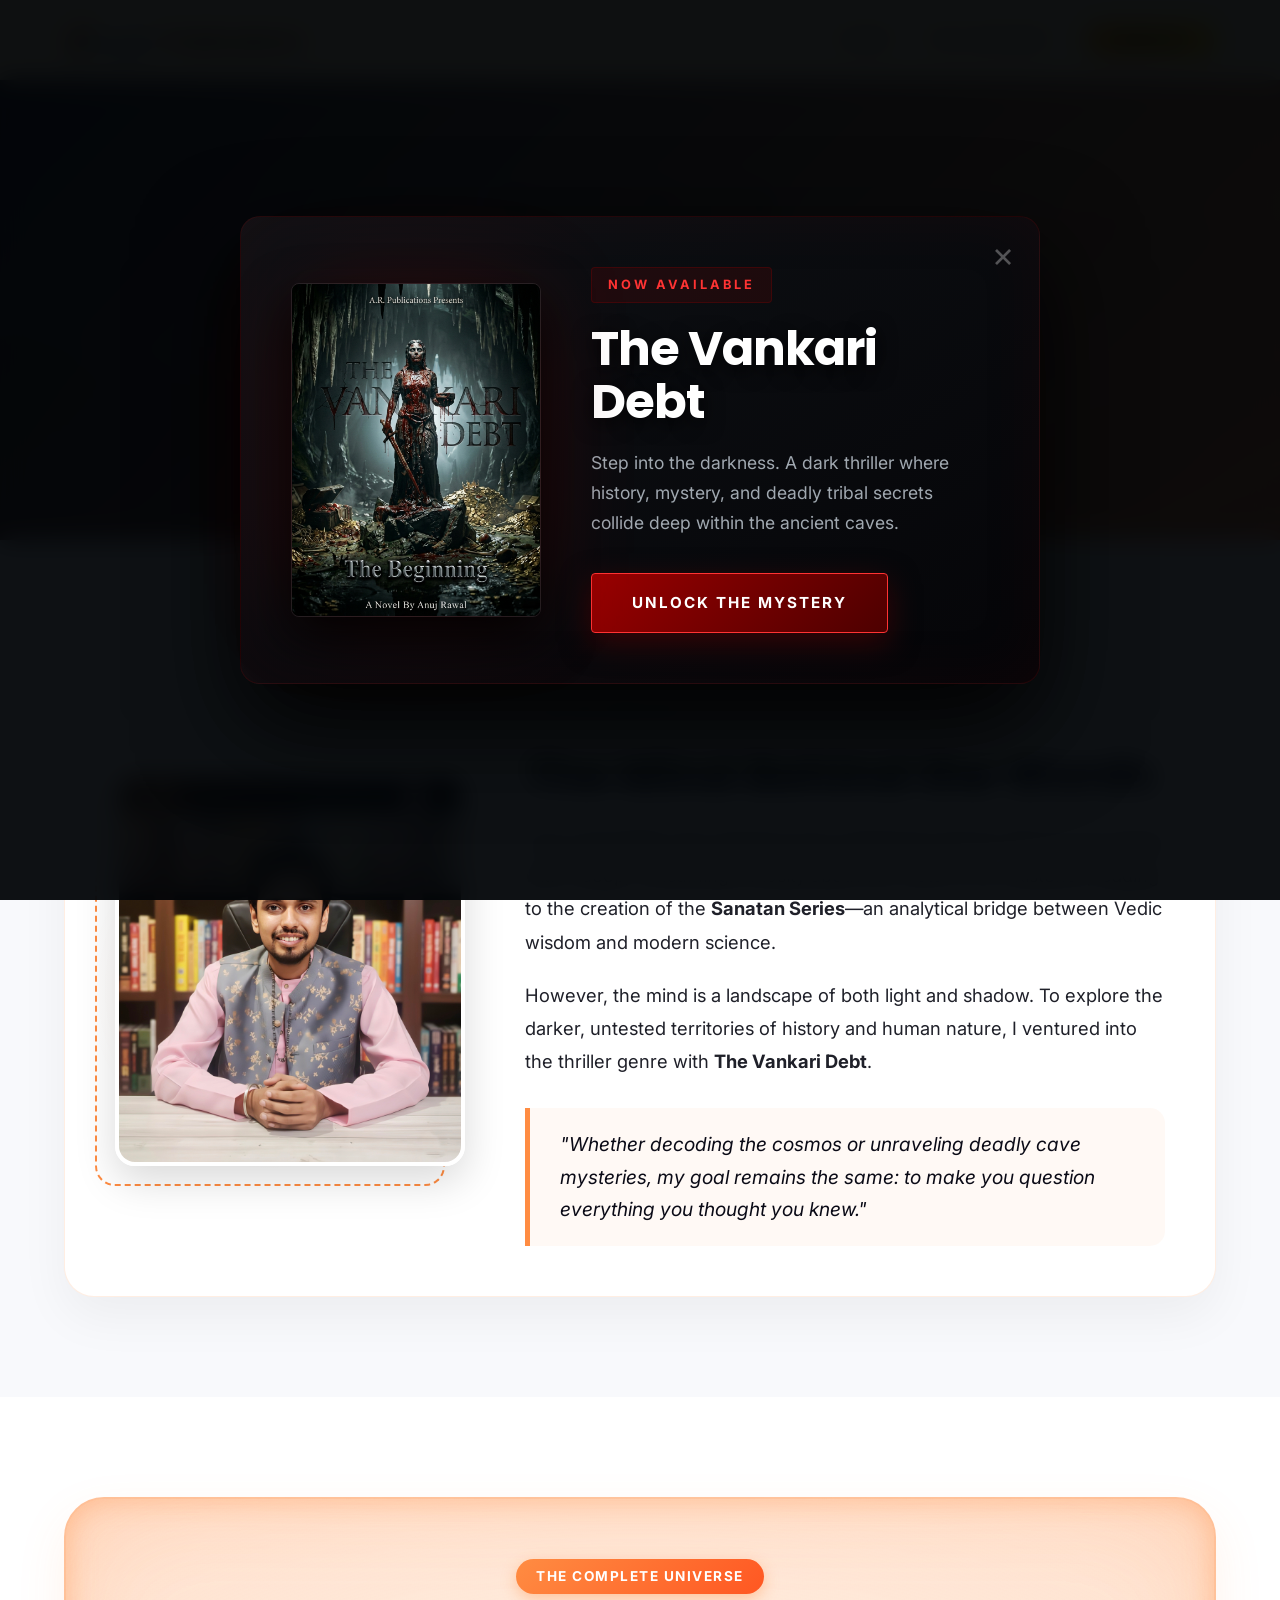
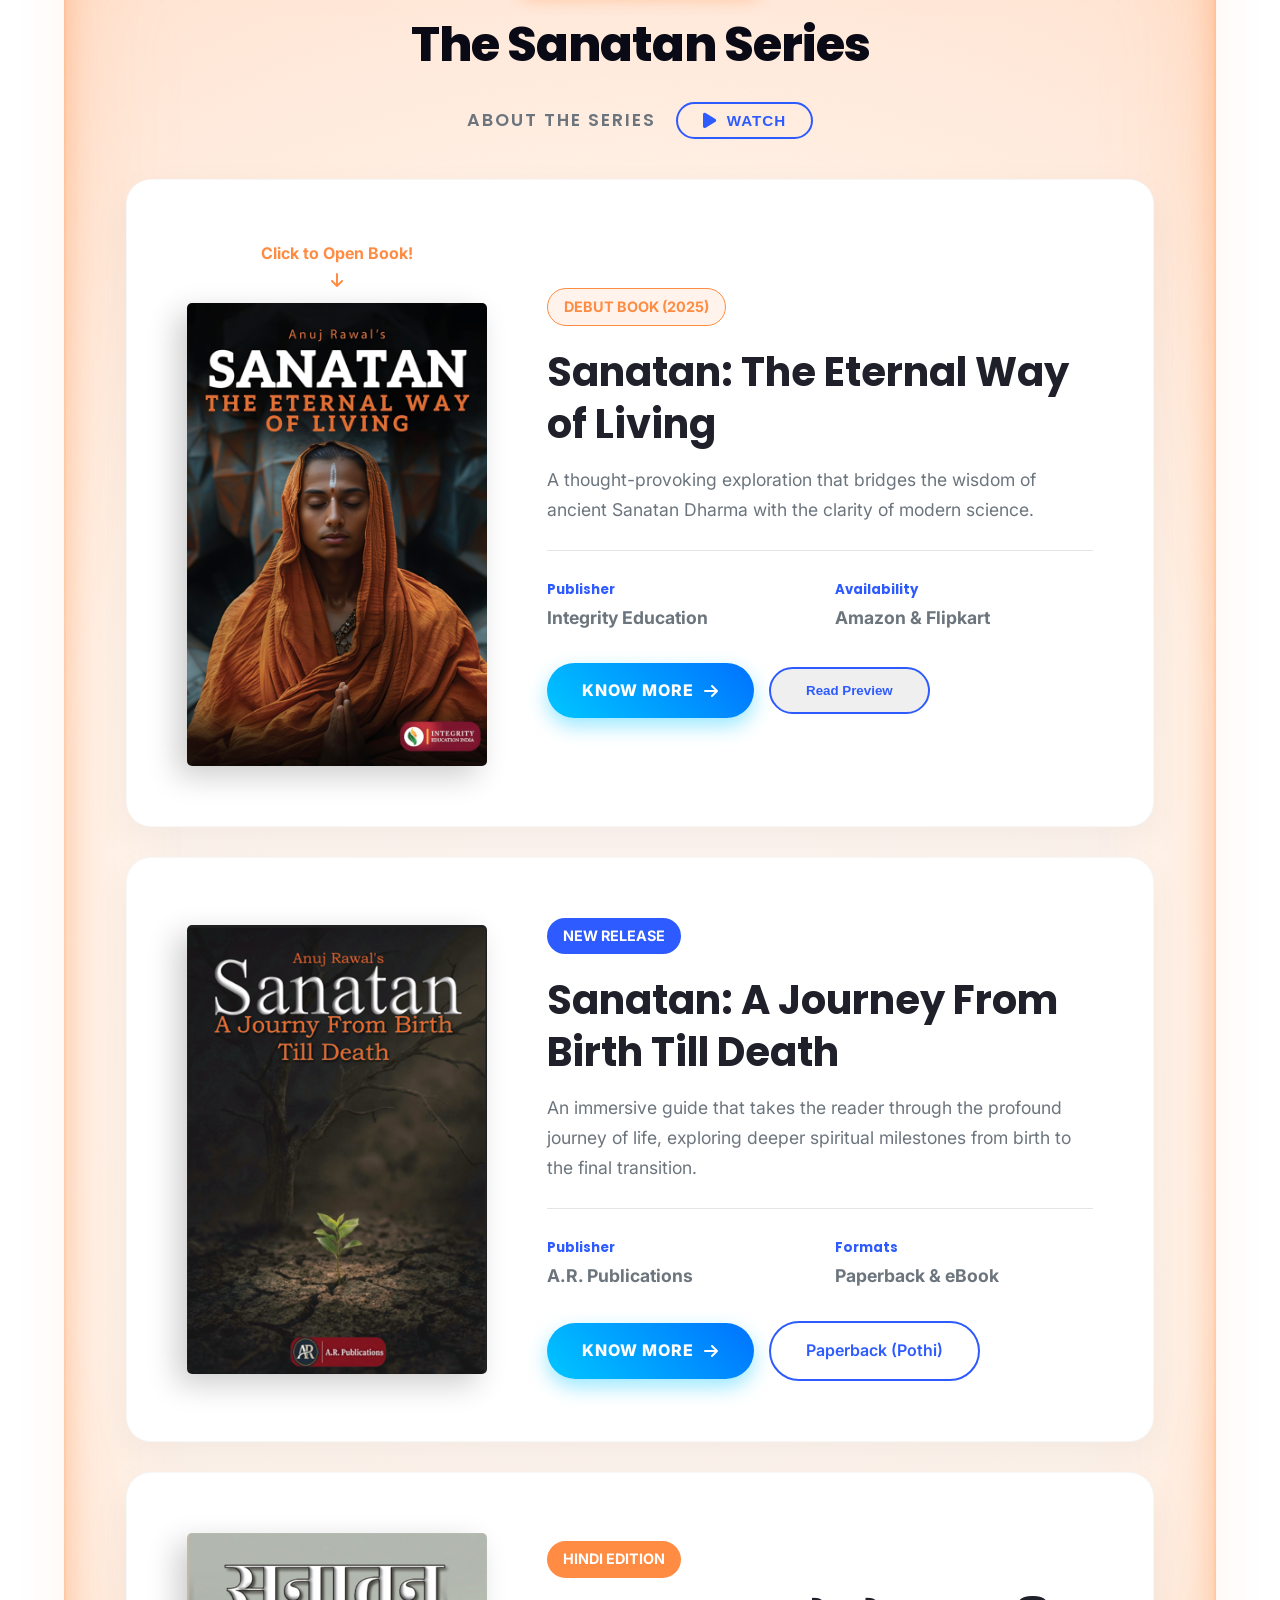
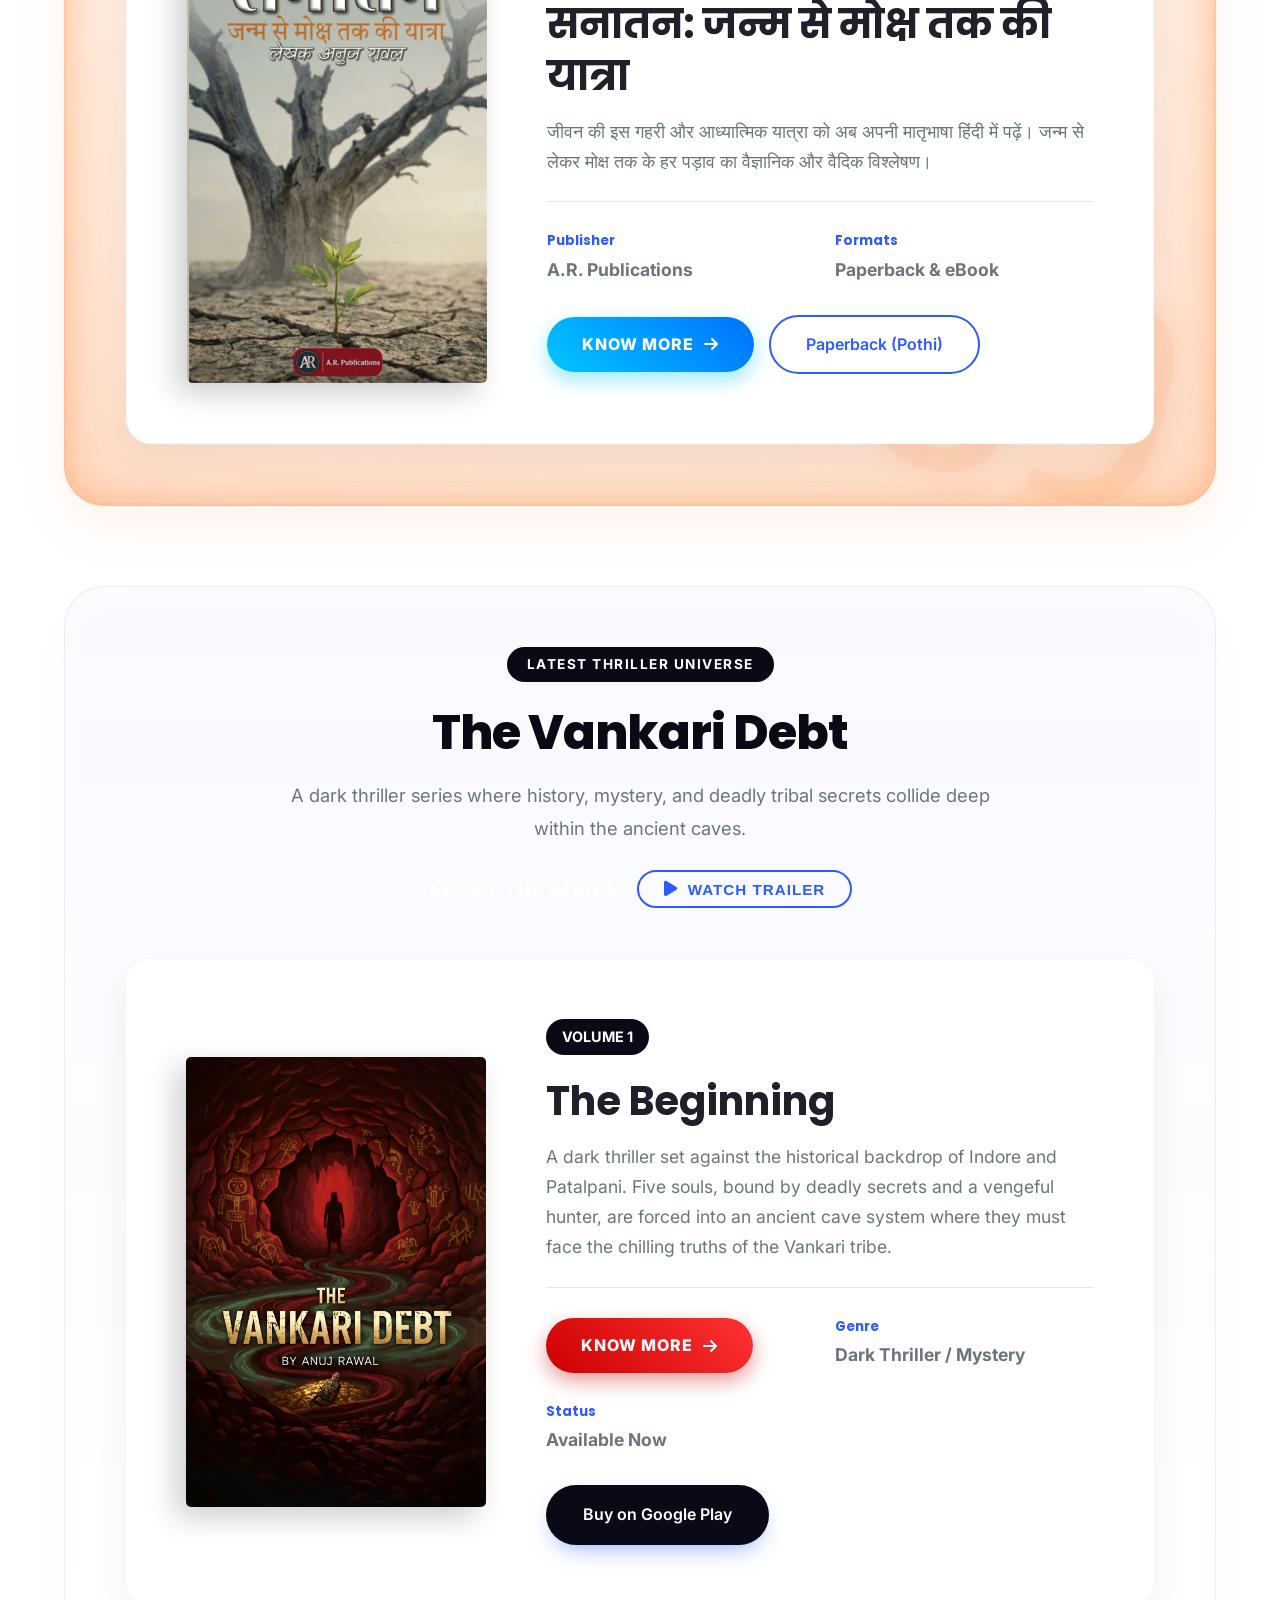
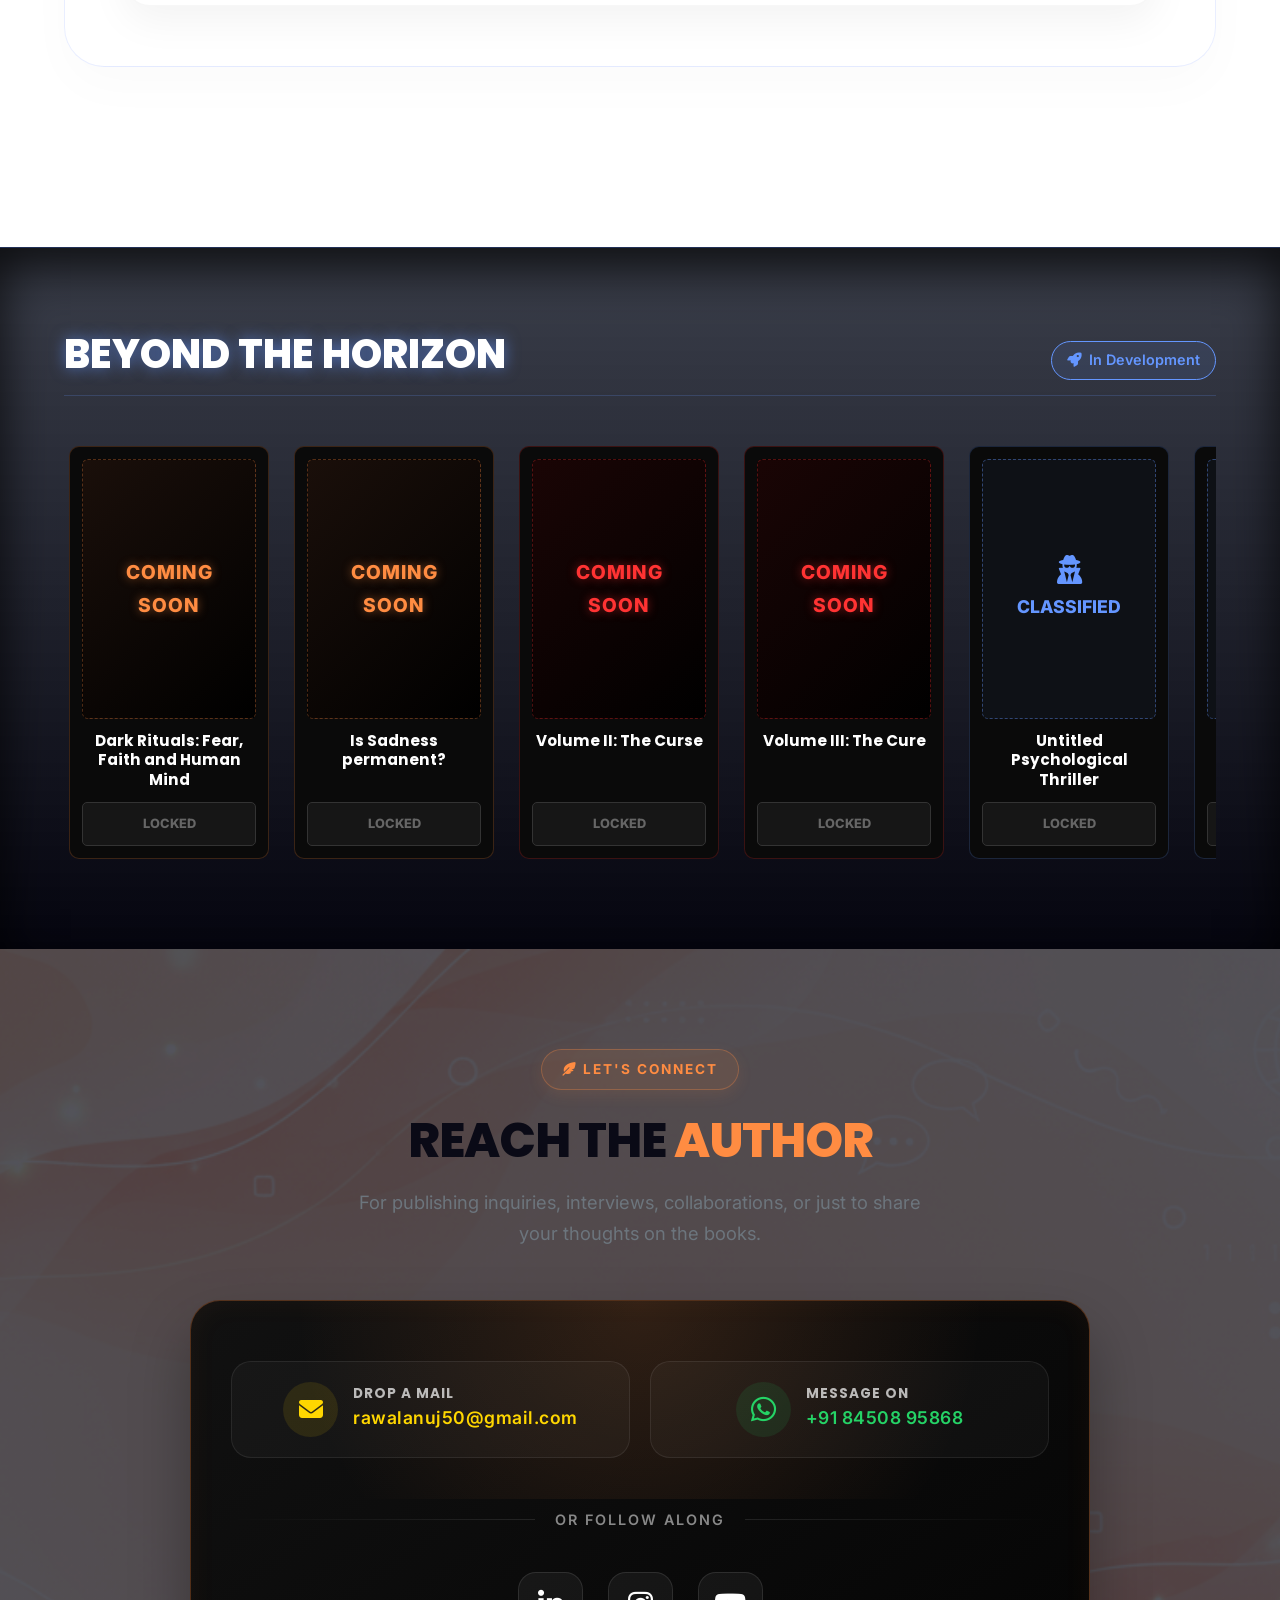
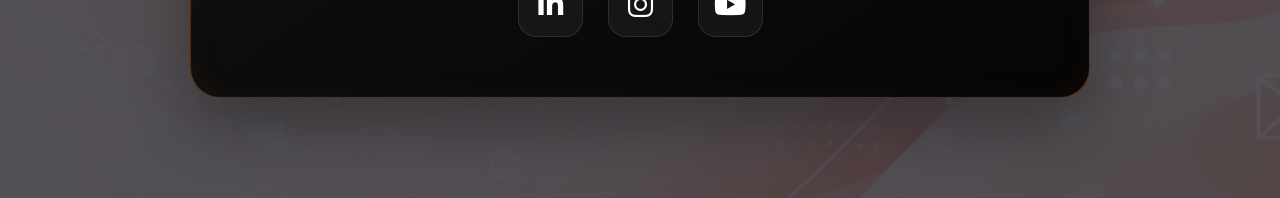
==== commit 90ca4867: "Update index.html" ====
--- a/index.html
+++ b/index.html
@@ -612,7 +612,7 @@
             }
 
             // Set interval for 4 seconds (4000ms)
-            carouselTimer = setInterval(autoScrollNext, 4000);
+            carouselTimer = setInterval(autoScrollNext, 10000);
 
             // UX Feature: Jab user hover karega tab scroll ruk jayega
             carousel.addEventListener('mouseenter', () => {
@@ -621,7 +621,7 @@
 
             // Jab mouse hatayega, wapas start ho jayega
             carousel.addEventListener('mouseleave', () => {
-                carouselTimer = setInterval(autoScrollNext, 4000);
+                carouselTimer = setInterval(autoScrollNext, 10000);
             });
         }
     });
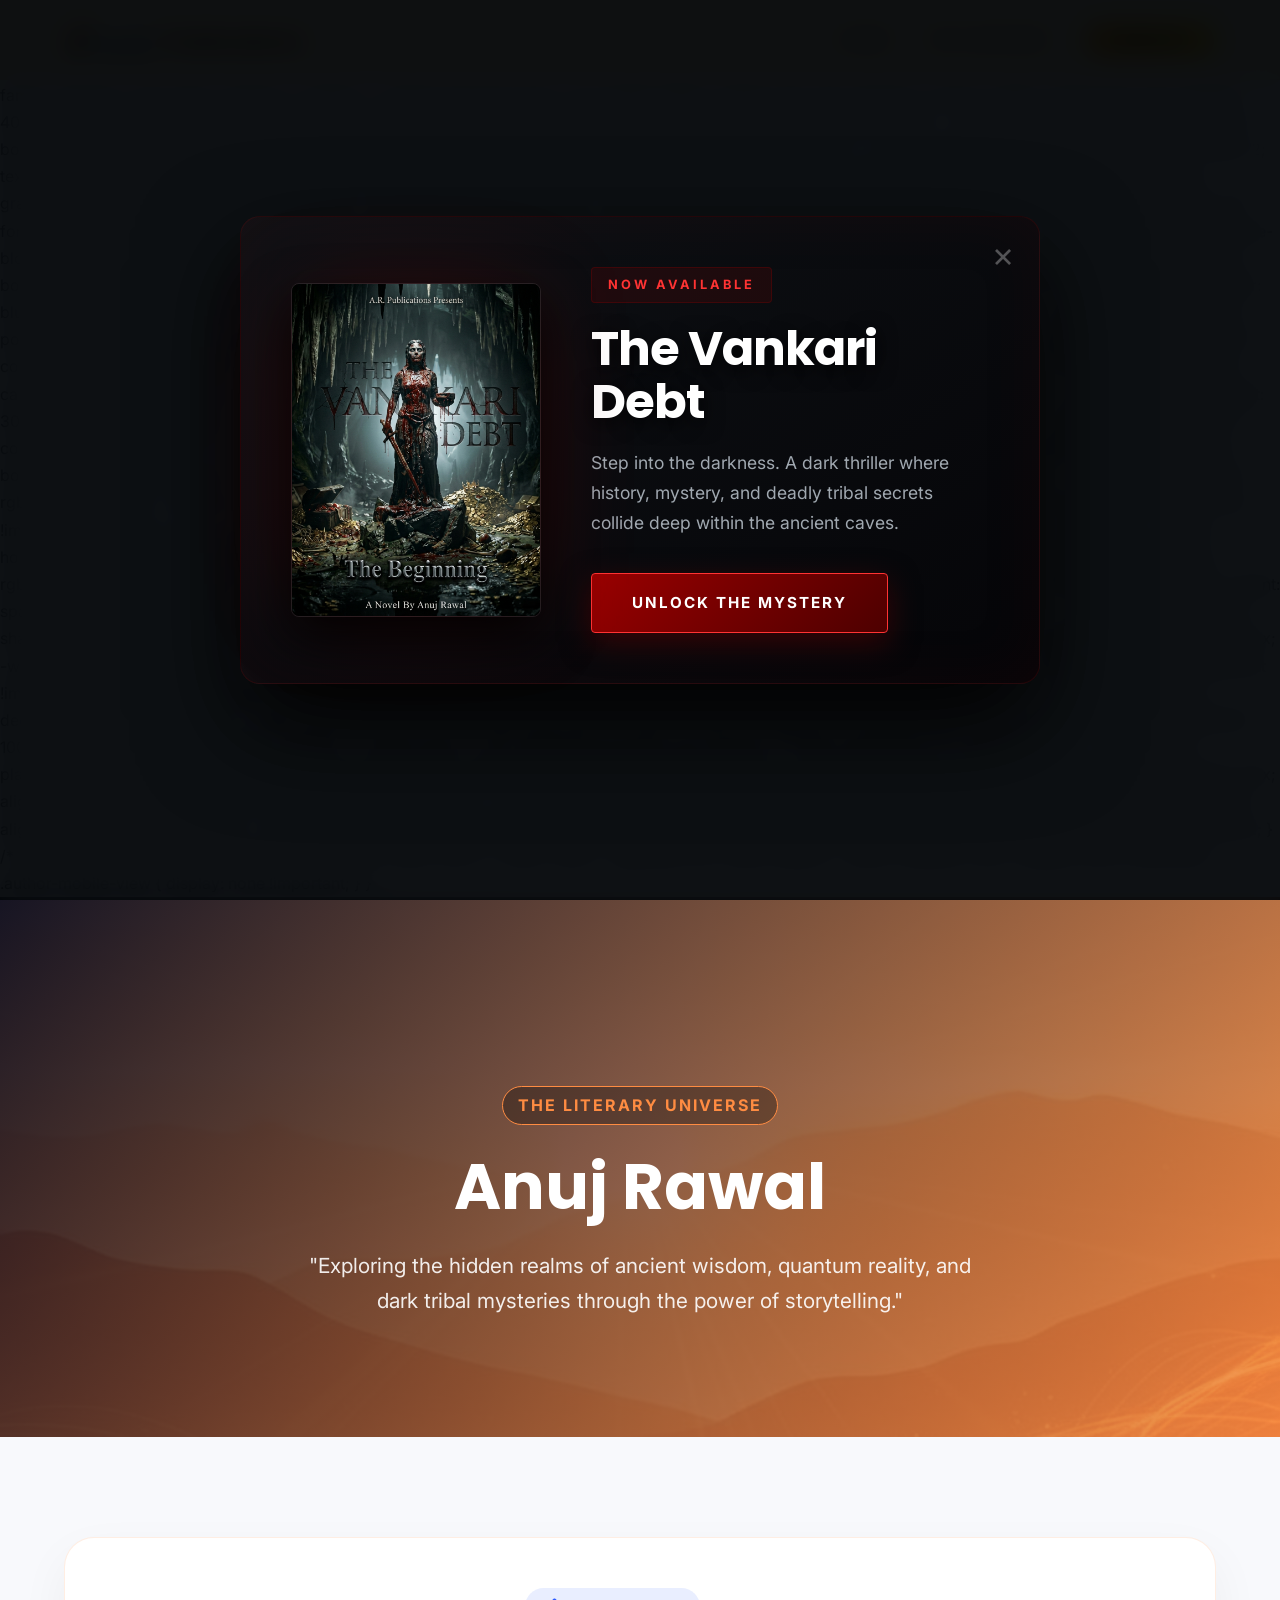
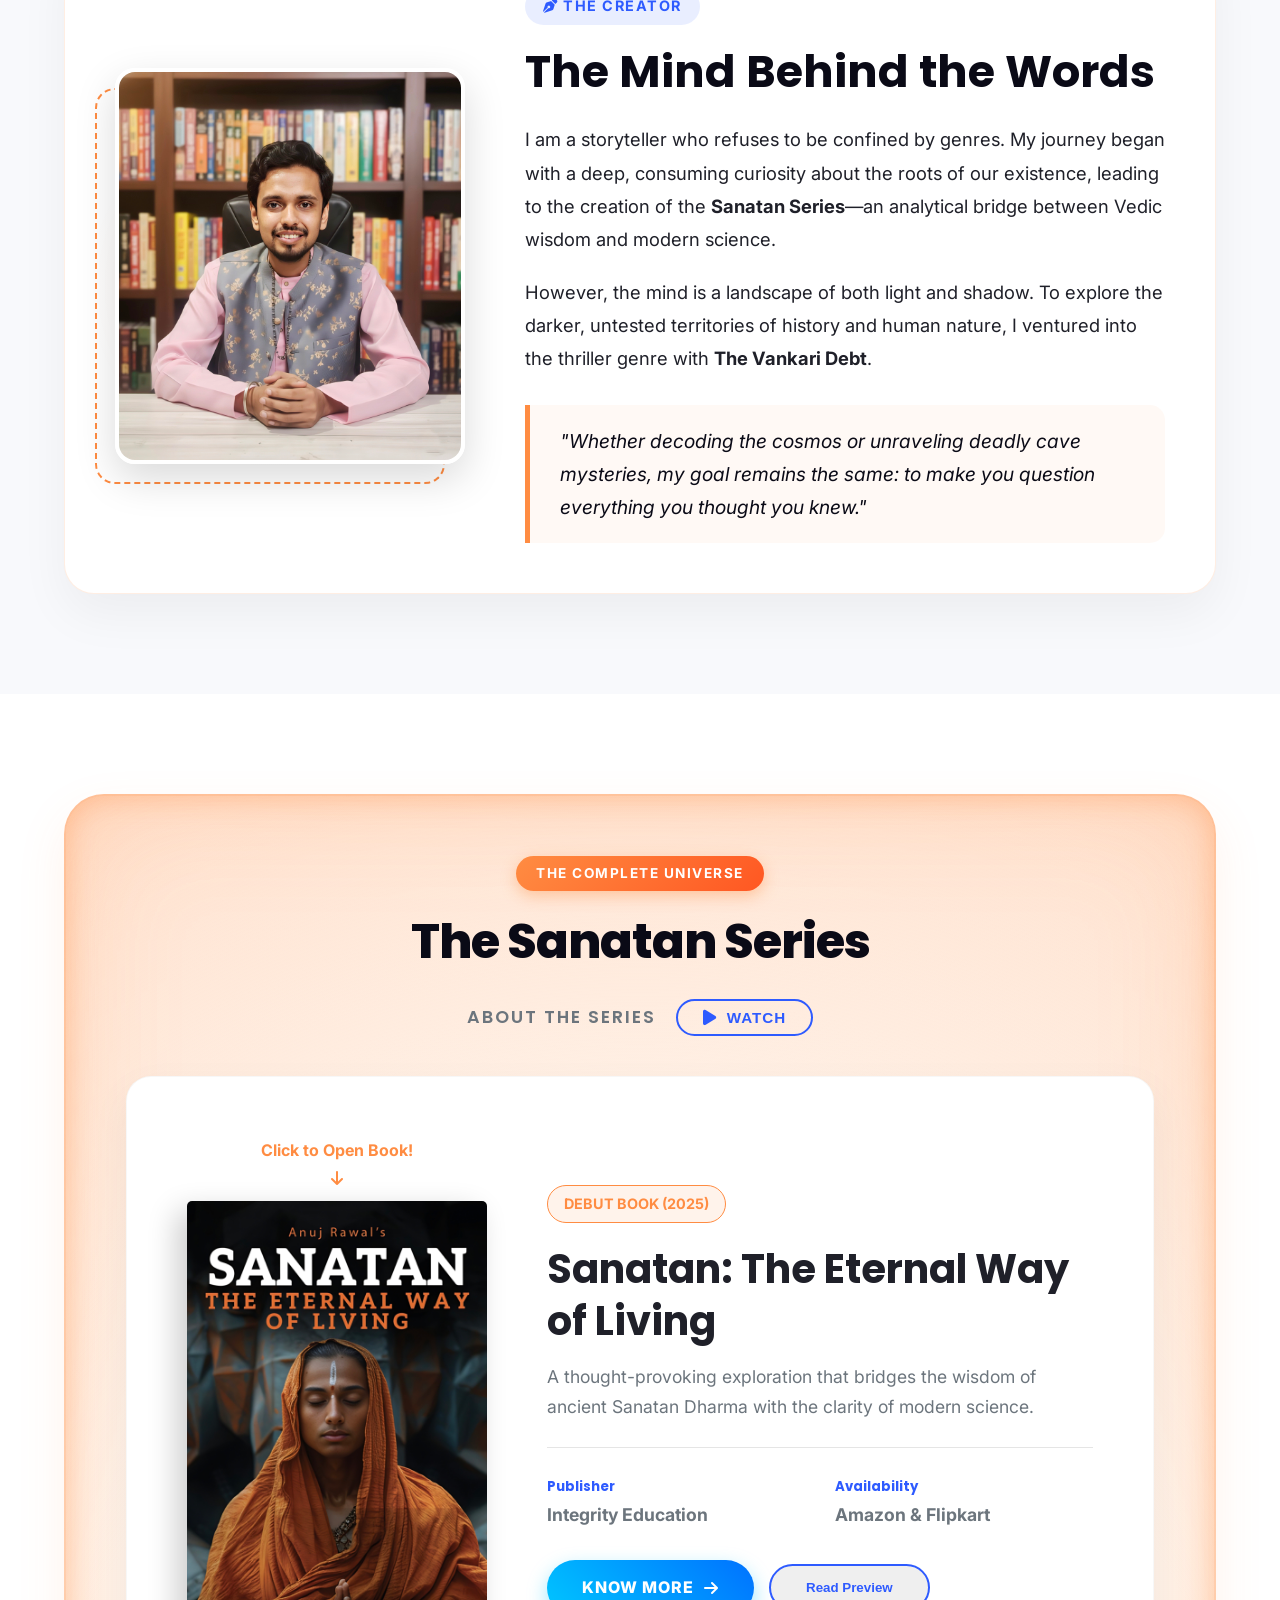
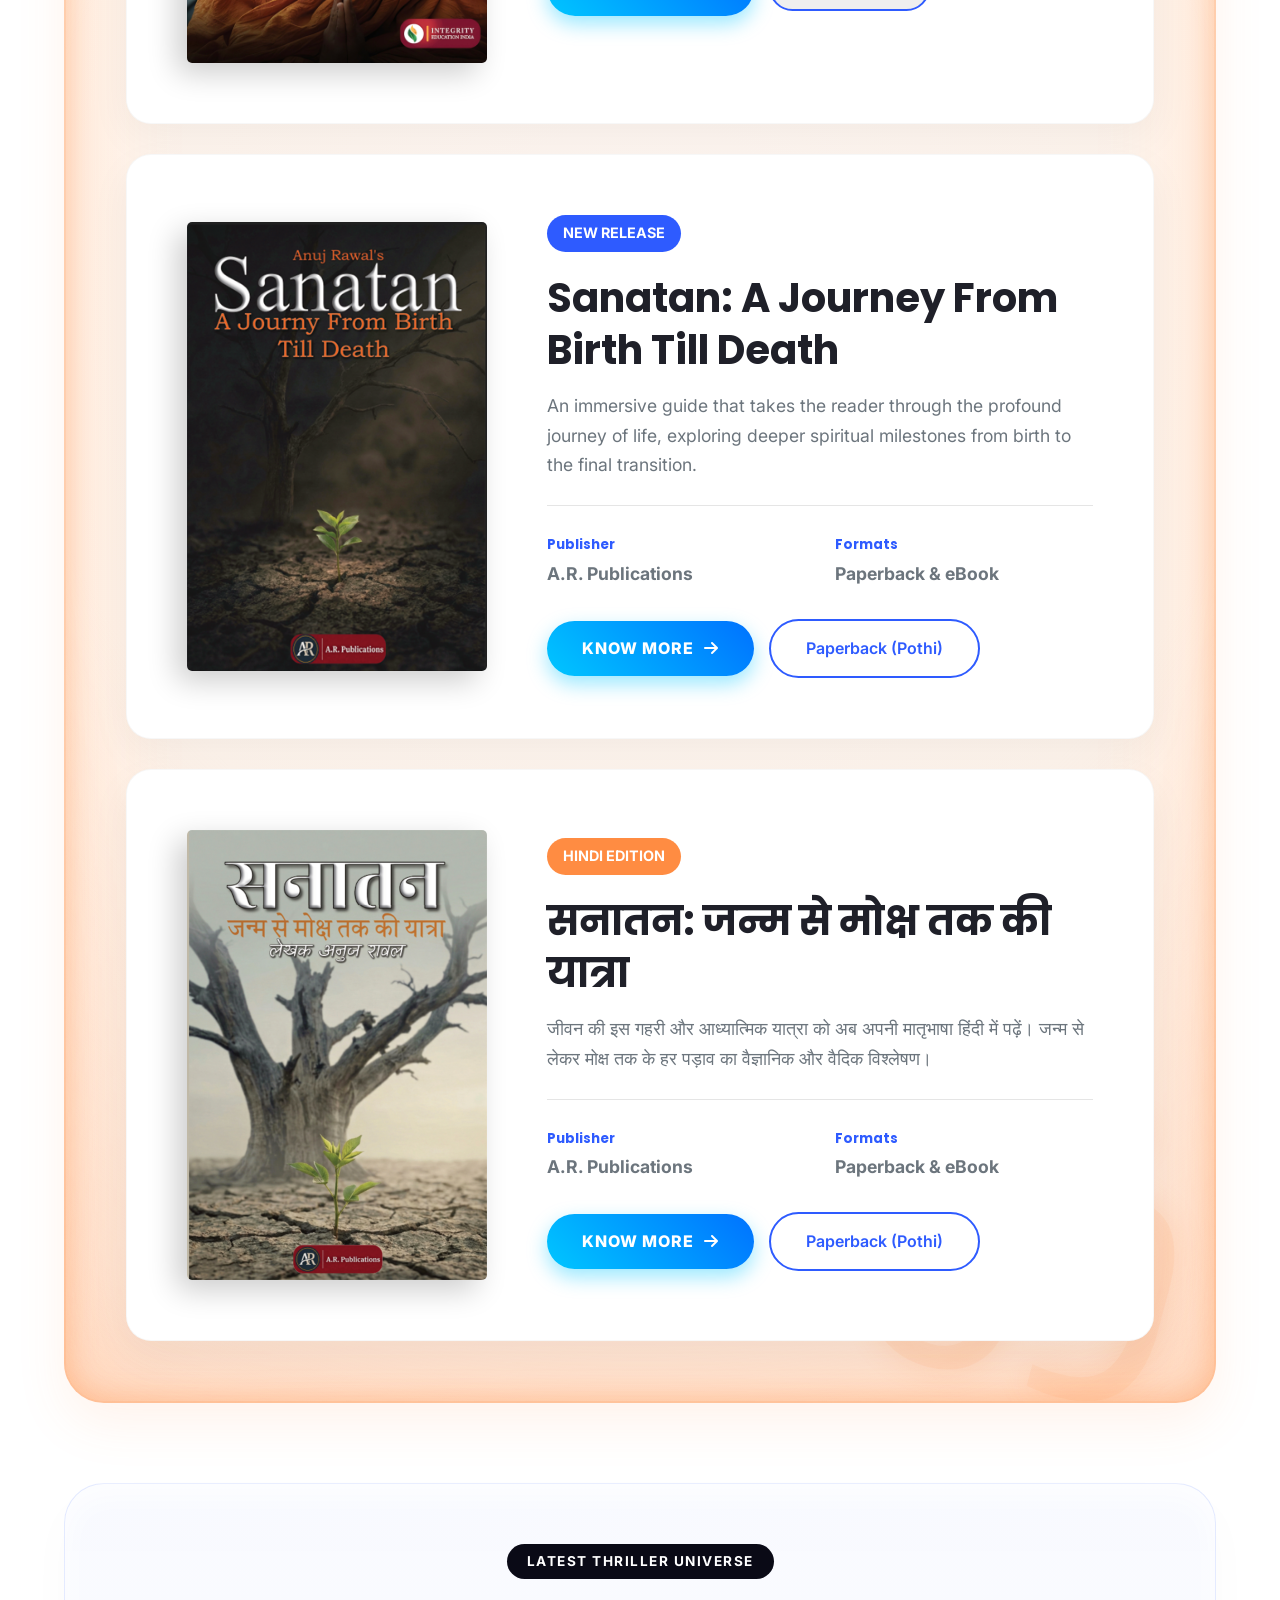
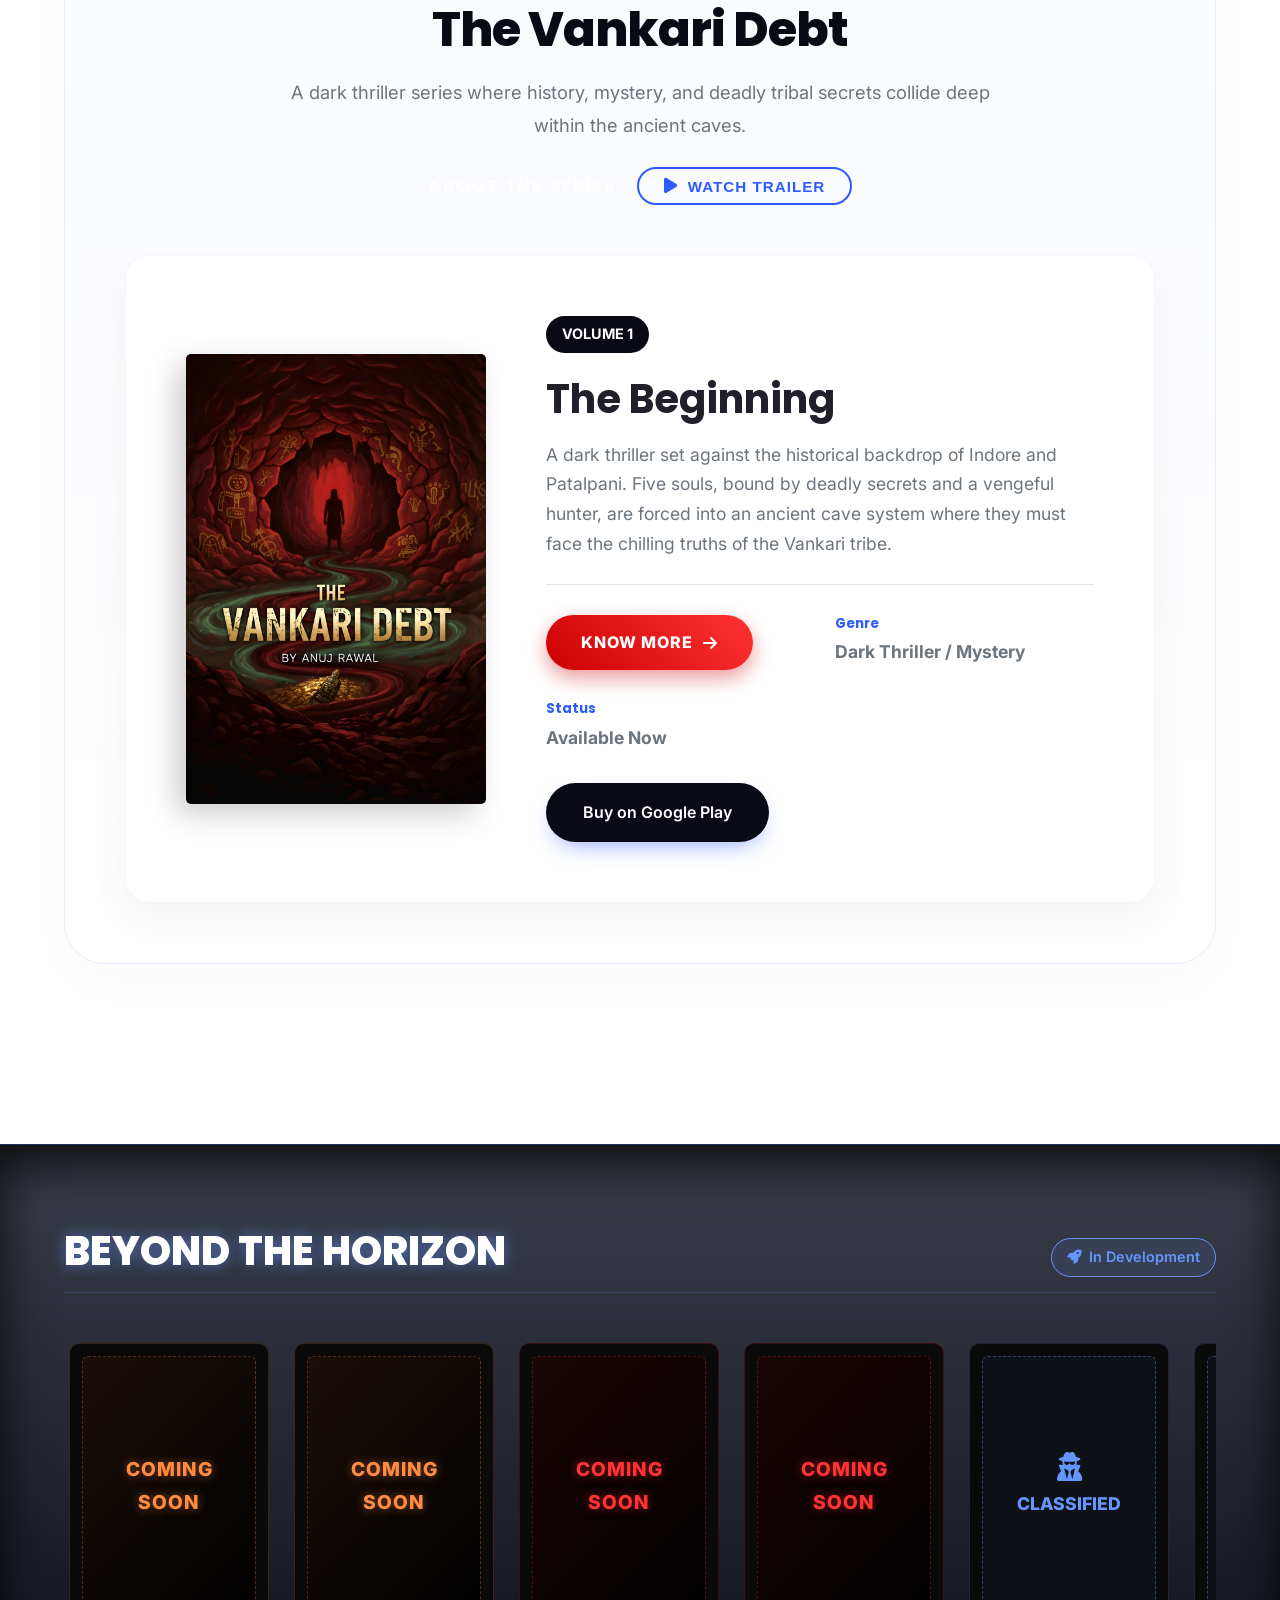
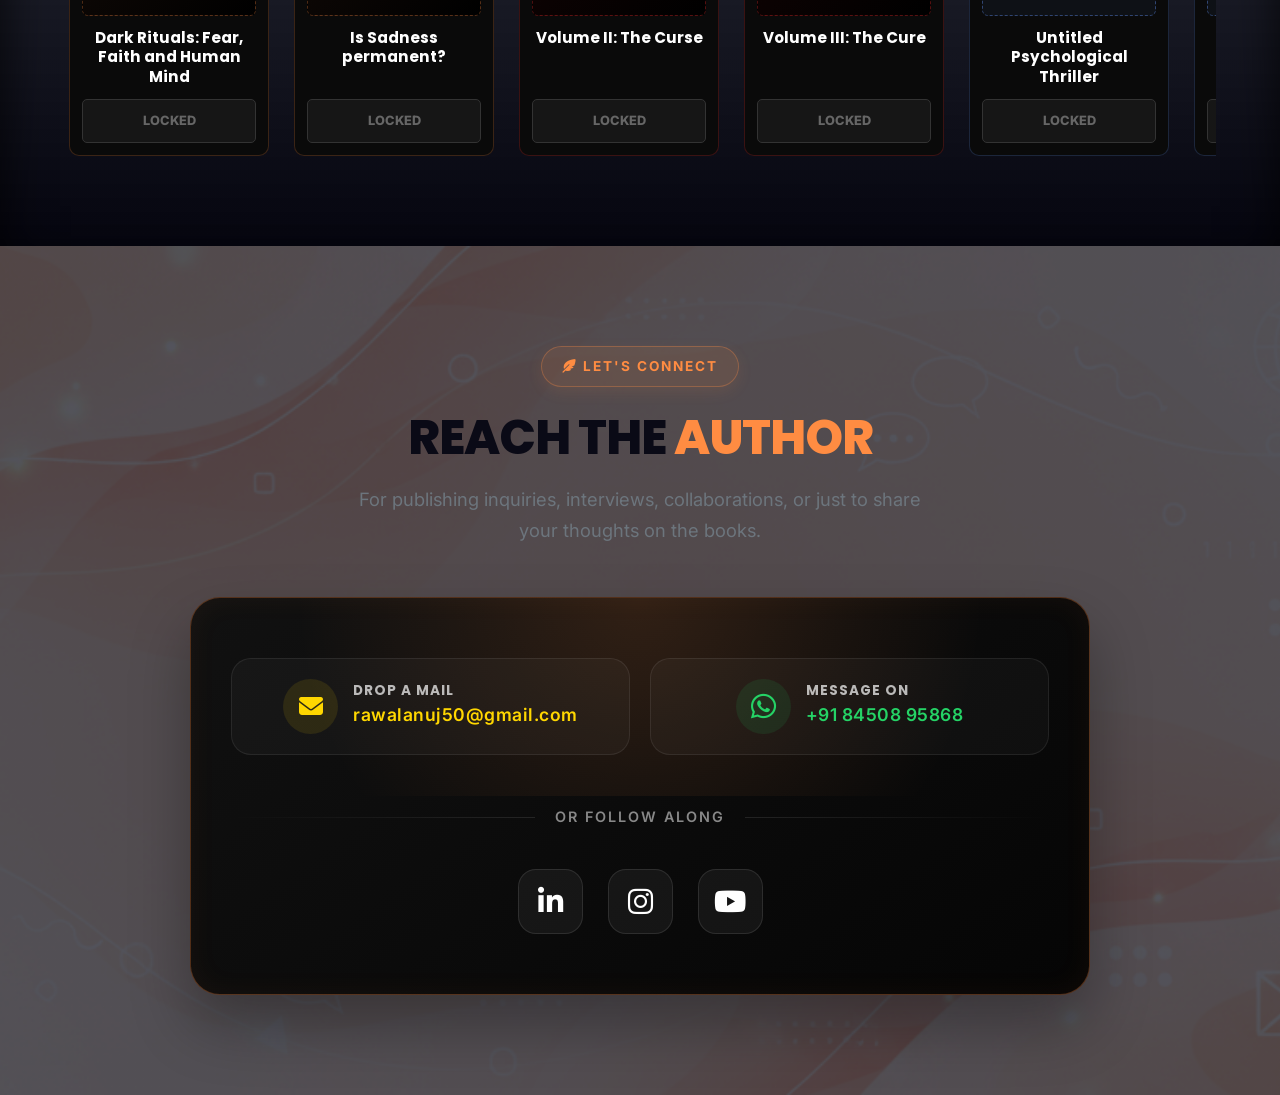
==== commit 59620e74: "Update index.html" ====
--- a/index.html
+++ b/index.html
@@ -1,12 +1,130 @@
 <!DOCTYPE html>
 <html lang="en">
 <head>
-    <meta charset="UTF-8">
-    <meta name="viewport" content="width=device-width, initial-scale=1.0">
-    <meta http-equiv="X-UA-Compatible" content="ie=edge">
+    <meta property="og:title" content="A.R. Publications | The Literary Universe of Anuj Rawal">
+<meta property="og:description" content="Explore the literary universe of Anuj Rawal. Discover the Sanatan Series, The Vankari Debt thriller, and more.">
+<meta property="og:image" content="https://arproduction050-byte.github.io/A.R.-Publications/static/images/publications.png">
+<meta property="og:url" content="https://arproduction050-byte.github.io/A.R.-Publications/">
+<meta property="og:type" content="website">
     
     <title>A.R. Publications | The Literary Universe of Anuj Rawal</title>
 
+    /* =========================================
+           MOBILE & DESKTOP VIEW TOGGLE & STYLES
+        ========================================= */
+        .author-mobile-view { display: none; }
+
+        @media (max-width: 991px) {
+            /* 1. Desktop View ko Mobile par Hide karna */
+            .author-desktop-view { display: none !important; }
+            
+            /* 2. Mobile View ko Show aur Style karna */
+            .author-mobile-view {
+                display: block !important;
+                background-color: #070714;
+                min-height: 100vh;
+                padding-bottom: 40px;
+                font-family: 'Poppins', sans-serif;
+                overflow-x: hidden;
+            }
+
+            .mobile-immersive-hero {
+                min-height: 380px; display: flex; flex-direction: column;
+                justify-content: flex-end; padding: 40px 20px 0px;
+                position: relative; background-position: center center !important; 
+            }
+            .mobile-immersive-hero::before {
+                content: ''; position: absolute; top: 0; left: 0; right: 0; bottom: 0;
+                background: linear-gradient(180deg, rgba(7,7,20,0) 0%, rgba(7,7,20,0.6) 60%, #070714 100%);
+                z-index: 1;
+            }
+            .hero-bottom-content {
+                position: relative; z-index: 2; text-align: center;
+                width: 100%; padding-bottom: 140px !important;
+            }
+            .hero-bottom-content h1 {
+                font-size: 3.2rem; margin: 5px 0; line-height: 1.1;
+                background: linear-gradient(45deg, #FFD700, #FFA500, #FF8C00);
+                -webkit-background-clip: text; -webkit-text-fill-color: transparent;
+                text-shadow: 0px 10px 30px rgba(255, 140, 66, 0.4); font-weight: 800; letter-spacing: -1px;
+            }
+            .hero-bottom-content p { color: #b0b0c0; font-size: 1.05rem; margin-bottom: 0; font-weight: 300; }
+            
+            .mobile-badge {
+                display: inline-block; background: rgba(255, 140, 66, 0.1); color: #FF8C42;
+                padding: 6px 16px; border-radius: 30px; font-size: 0.75rem; text-transform: uppercase;
+                letter-spacing: 2px; border: 1px solid rgba(255, 140, 66, 0.3); margin-bottom: 12px;
+                backdrop-filter: blur(5px);
+            }
+
+            .mobile-author-card {
+                background: rgba(255, 255, 255, 0.03); backdrop-filter: blur(20px); -webkit-backdrop-filter: blur(20px);
+                border: 1px solid rgba(255, 255, 255, 0.08); border-radius: 30px;
+                margin: -90px 20px 40px; padding: 70px 25px 35px; position: relative;
+                text-align: center; box-shadow: 0 20px 50px rgba(0,0,0,0.6); z-index: 10;
+            }
+            .mobile-avatar {
+                width: 100px; height: 100px; border-radius: 50%; object-fit: cover;
+                border: 3px solid #1a1a2e; position: absolute; top: -50px; left: 50%; transform: translateX(-50%);
+                box-shadow: 0 0 30px rgba(255, 140, 66, 0.5);
+            }
+            .mobile-author-card h3 { color: #ffffff; font-size: 1.5rem; font-weight: 600; margin-bottom: 12px; }
+            .mobile-author-card p { color: #a0a0b5; font-size: 0.95rem; line-height: 1.7; font-weight: 300; }
+
+            .mobile-section-header { display: flex; justify-content: space-between; align-items: center; padding: 0 25px; margin-bottom: 25px; }
+            .mobile-section-header h2 { color: #fff; font-size: 1.6rem; font-weight: 700; }
+            .mobile-watch-btn {
+                background: rgba(255,255,255,0.05); border: 1px solid rgba(255,255,255,0.1); padding: 8px 18px;
+                border-radius: 30px; font-size: 0.8rem; display: flex; align-items: center; gap: 8px; backdrop-filter: blur(10px);
+            }
+            .mobile-watch-btn.gold { color: #FFD700; border-color: rgba(255,215,0,0.3); }
+            .mobile-watch-btn.red { color: #ff3333; border-color: rgba(255,51,51,0.3); }
+            
+            .mobile-horizontal-scroll {
+                display: flex !important; flex-wrap: nowrap !important; overflow-x: auto !important;
+                gap: 20px !important; padding: 10px 20px 40px !important; scroll-snap-type: x mandatory; scrollbar-width: none; 
+            }
+            .mobile-horizontal-scroll::-webkit-scrollbar { display: none; }
+            
+            .mobile-book-card {
+                flex: 0 0 220px !important; scroll-snap-align: center;
+                background: linear-gradient(145deg, rgba(255,255,255,0.05), rgba(0,0,0,0.2));
+                border: 1px solid rgba(255,255,255,0.05); border-radius: 20px; padding: 15px;
+                display: flex; flex-direction: column; justify-content: space-between;
+            }
+            .mobile-book-card img {
+                width: 100% !important; height: 280px !important; object-fit: cover !important;
+                border-radius: 12px; margin-bottom: 15px; box-shadow: 0 10px 20px rgba(0,0,0,0.5);
+            }
+            .mobile-book-card h4 {
+                color: #fff; font-size: 0.95rem; font-weight: 600; margin-bottom: 15px; line-height: 1.3;
+                display: -webkit-box; -webkit-line-clamp: 2; -webkit-box-orient: vertical; overflow: hidden; min-height: 2.6em;
+            }
+            .mobile-know-more-btn {
+                display: block; width: 100%; background: transparent !important; color: #00c6ff !important;
+                padding: 10px 0; font-weight: 800; text-transform: uppercase; font-size: 0.9rem; letter-spacing: 1.5px;
+                text-align: center; text-decoration: none; text-shadow: 0 0 10px rgba(0, 198, 255, 0.6); margin-top: auto; 
+            }
+            .vankari-mobile { background: radial-gradient(circle at center, #1a0505 0%, #050505 100%); padding: 50px 25px; position: relative; }
+            .vankari-glow { color: #ff3333 !important; text-shadow: 0 0 10px rgba(255, 51, 51, 0.6) !important; }
+            
+            .coming-soon-placeholder {
+                width: 100%; height: 280px; background: linear-gradient(135deg, #1a0505, #000);
+                border: 1px dashed rgba(255, 51, 51, 0.3); border-radius: 12px; display: flex; align-items: center;
+                justify-content: center; margin-bottom: 15px;
+            }
+            .coming-soon-placeholder span { color: rgba(255, 51, 51, 0.5); font-size: 1.2rem; font-weight: 800; text-align: center; letter-spacing: 2px; }
+            .mobile-know-more-btn.disabled { color: #444 !important; text-shadow: none !important; pointer-events: none; border: 1px solid #222; }
+            
+            /* Navbar Fix for Mobile */
+            .navbar { position: fixed; width: 100%; z-index: 1000; }
+        }
+
+        @media (min-width: 992px) {
+            .author-desktop-view { display: block !important; }
+            .author-mobile-view { display: none !important; }
+        }
+    
     <link rel="shortcut icon" href="./static/images/favicon.ico">
 
     <link href="https://fonts.googleapis.com/css2?family=Inter:wght@300;400;600&family=Poppins:wght@500;700;800&display=swap" rel="stylesheet">
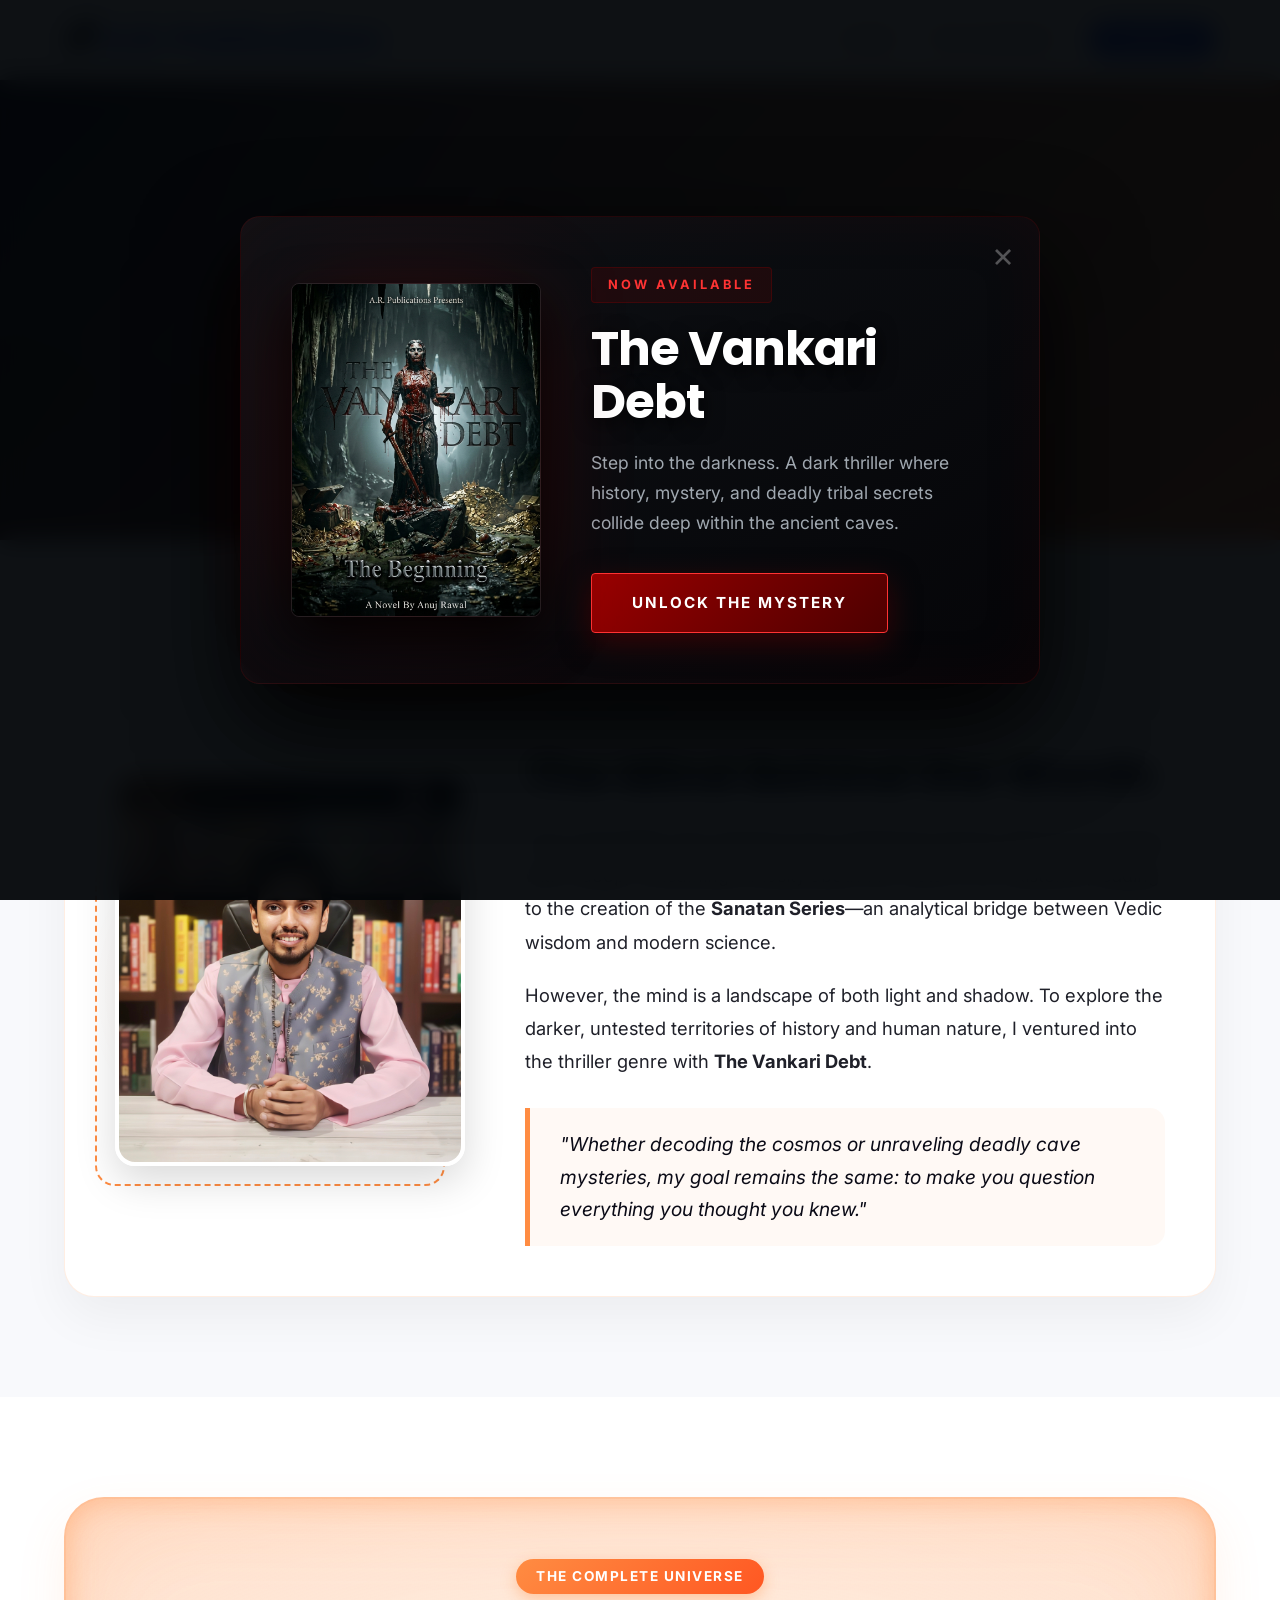
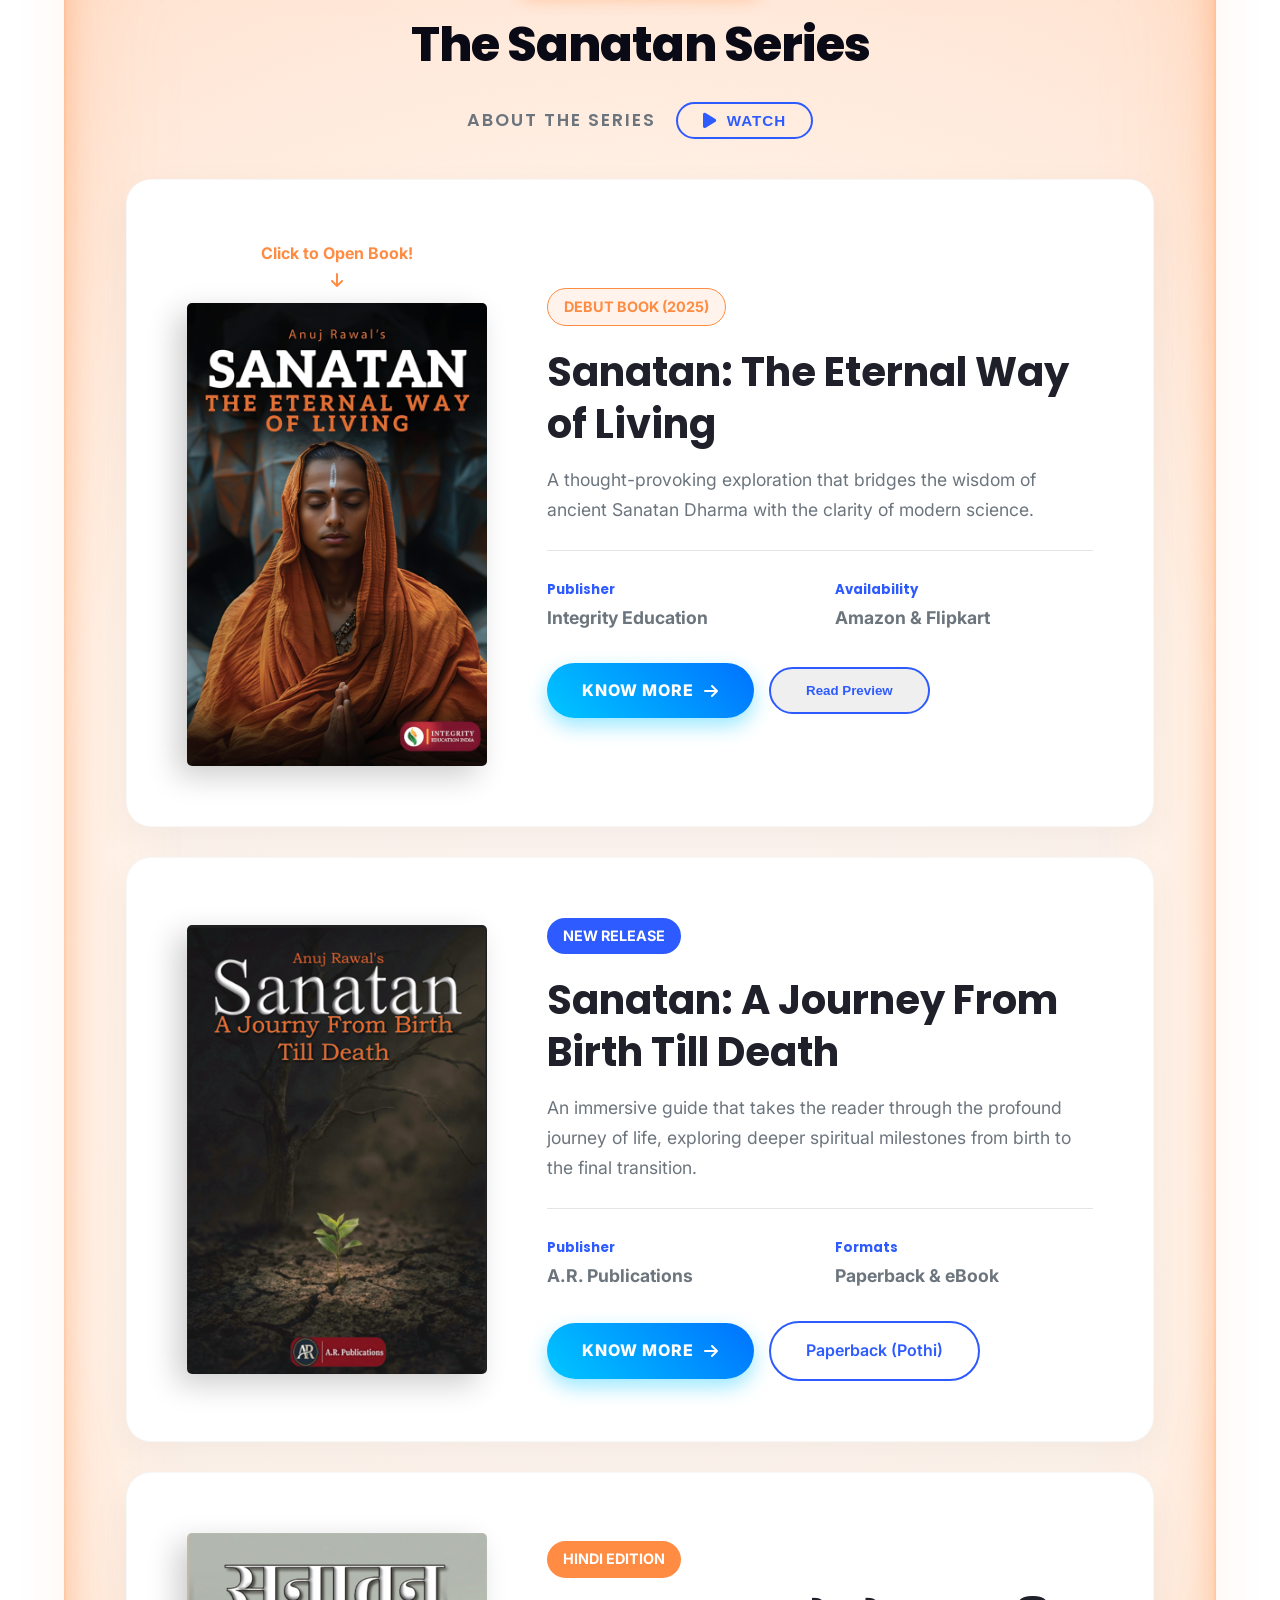
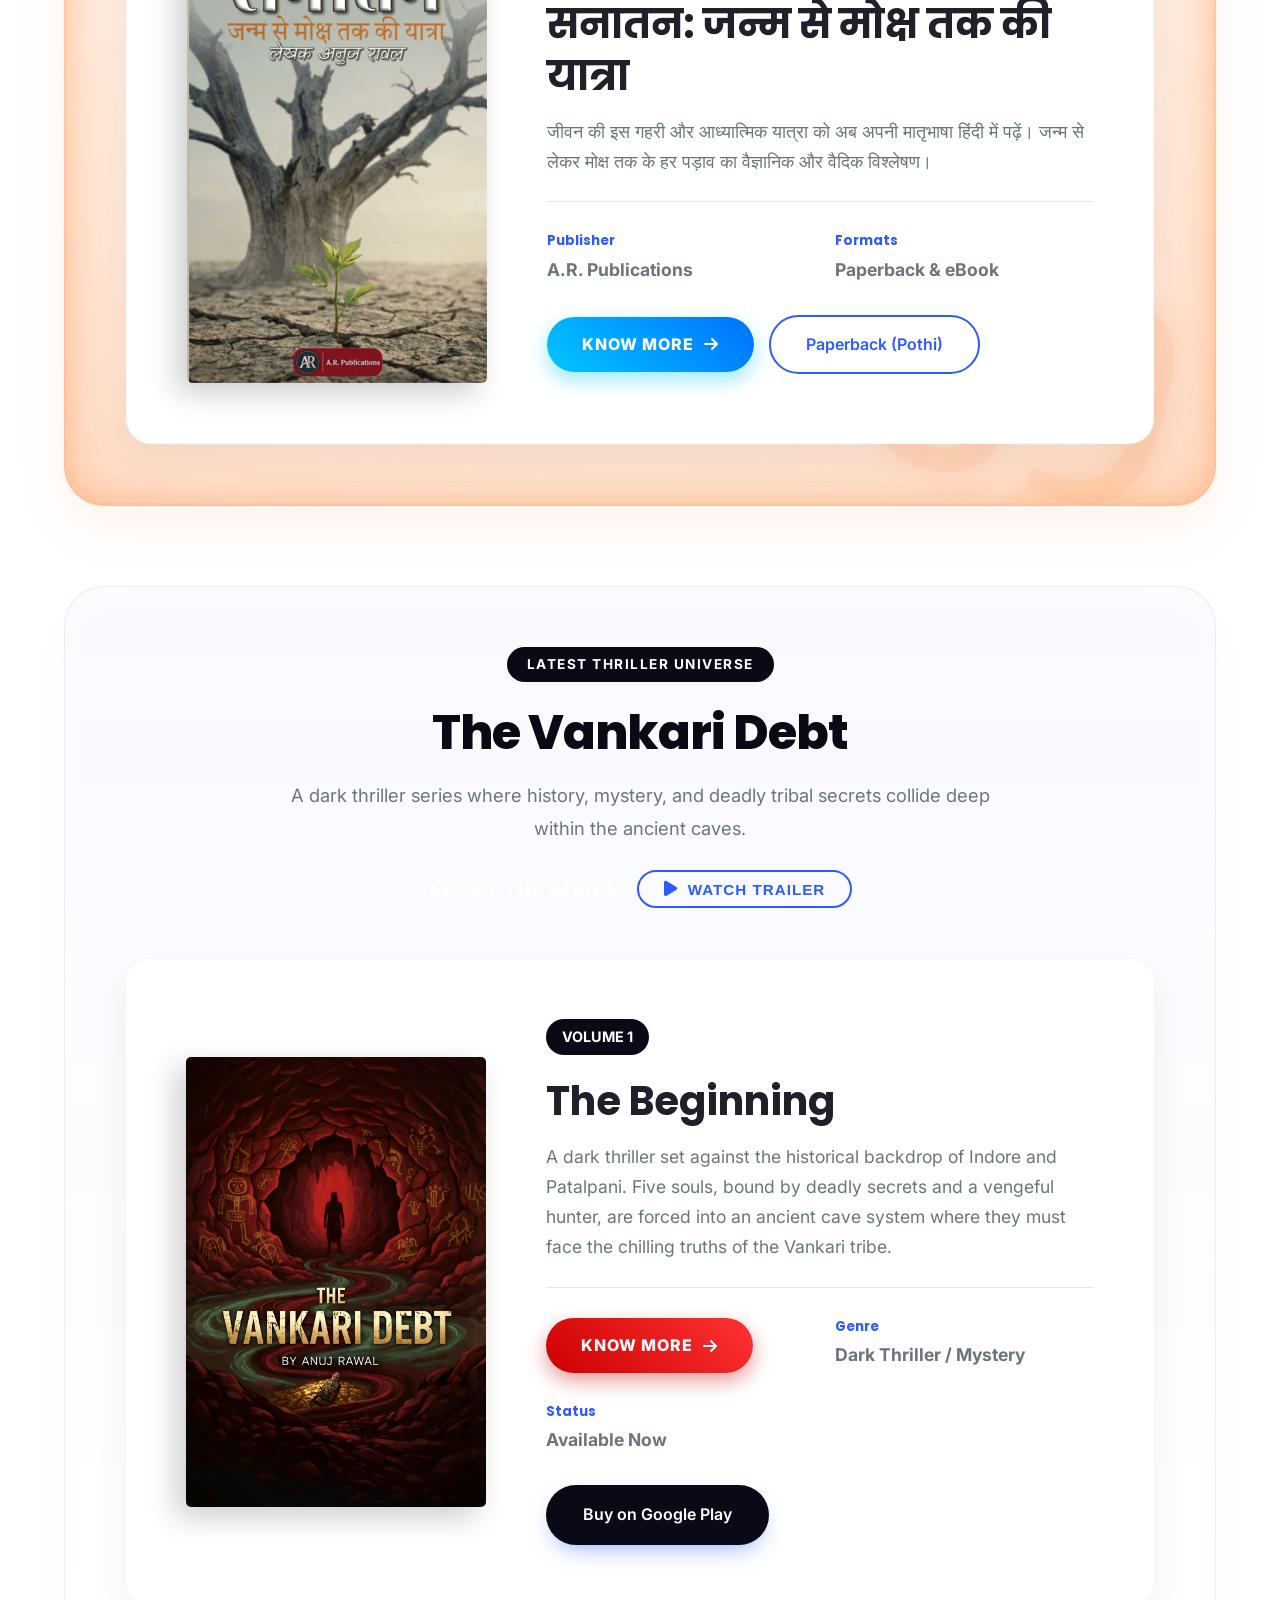
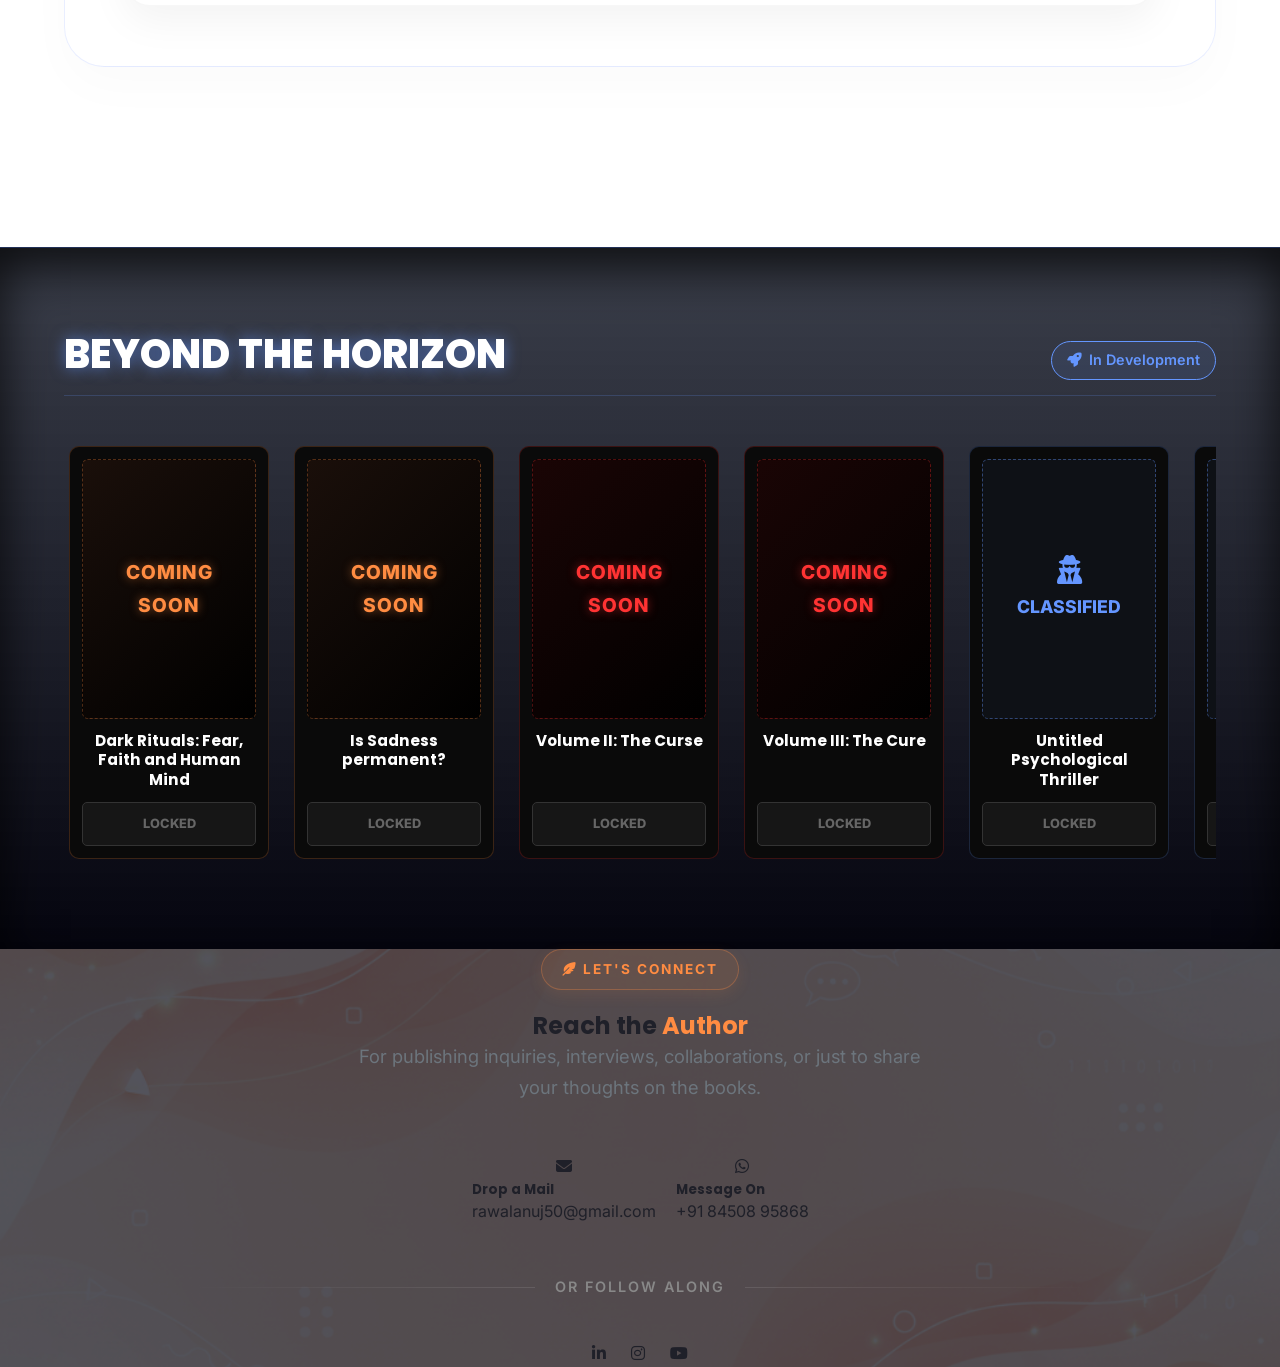
==== commit 06503140: "Update index.html" ====
--- a/index.html
+++ b/index.html
@@ -8,8 +8,16 @@
 <meta property="og:type" content="website">
     
     <title>A.R. Publications | The Literary Universe of Anuj Rawal</title>
-
-    /* =========================================
+    
+    <link rel="shortcut icon" href="./static/images/favicon.ico">
+
+    <link href="https://fonts.googleapis.com/css2?family=Inter:wght@300;400;600&family=Poppins:wght@500;700;800&display=swap" rel="stylesheet">
+    <link rel="stylesheet" href="https://cdnjs.cloudflare.com/ajax/libs/font-awesome/6.4.0/css/all.min.css">
+    
+    <link rel="stylesheet" href="static/css/style.css">
+
+    <style>
+        /* =========================================
            MOBILE & DESKTOP VIEW TOGGLE & STYLES
         ========================================= */
         .author-mobile-view { display: none; }
@@ -124,179 +132,6 @@
             .author-desktop-view { display: block !important; }
             .author-mobile-view { display: none !important; }
         }
-    
-    <link rel="shortcut icon" href="./static/images/favicon.ico">
-
-    <link href="https://fonts.googleapis.com/css2?family=Inter:wght@300;400;600&family=Poppins:wght@500;700;800&display=swap" rel="stylesheet">
-    <link rel="stylesheet" href="https://cdnjs.cloudflare.com/ajax/libs/font-awesome/6.4.0/css/all.min.css">
-    
-    <link rel="stylesheet" href="static/css/style.css">
-
-    <style>
-        /* 1. Cream Background for Light Theme */
-        body {
-    overflow-y: auto !important;
-    overflow-x: hidden;
-    height: auto !important;
-    position: relative;
-}
-
-/* Jab modal khule tabhi scroll band ho */
-body.modal-open {
-    overflow: hidden !important;
-}
-
-/* Modal default me gayab rahe */
-.custom-series-modal {
-    display: none;
-    align-items: center;
-    justify-content: center;
-    z-index: 9999 !important; /* Khulne par sabse upar rahe */
-}
-
-        /* 2. Cream Navbar */
-        .navbar {
-            background: #ffe9bc !important; /* Cream color with slight transparency */
-            border-bottom: 1px solid rgba(0,0,0,0.08) !important;
-            transition: transform 0.4s ease-in-out, background 1.2s ease, border-color 1.2s ease !important;
-        }
-        
-        .navbar.nav-hidden {
-            transform: translateY(-100%);
-        }
-        
-        .navbar .nav-link { color: #0a0a16; font-weight: 600; transition: color 1.2s ease; }
-        .navbar .menu-toggle .bar { background: #0a0a16; transition: background 1.2s ease; }
-        
-        /* --- 3. BRAND LOGO STYLING (3D & Shadows) --- */
-        .logo {
-            transition: transform 0.3s ease;
-            display: flex;
-            align-items: center;
-            gap: 8px;
-            text-decoration: none;
-        }
-        
-        /* 3D Upliftment Effect on Hover */
-        .logo:hover {
-            transform: translateY(-4px) scale(1.02);
-        }
-
-        /* A.R. - Plain White with Heavy Black Shadow */
-        .brand-ar { 
-            color: #ffffff !important; 
-            font-weight: 600;
-            text-shadow: 2px 2px 4px rgba(0,0,0,0.9), 0px 4px 8px rgba(0,0,0,0.7);
-            transition: color 1.2s ease, text-shadow 0.3s ease; 
-        }
-
-        /* Publications - Orange with Black Shadow */
-        .brand-pub { 
-            color: #FF8C42 !important; /* Vibrant Orange */
-            font-weight: 400; 
-            font-size: 1.4rem;
-            text-shadow: 2px 2px 4px rgba(0,0,0,0.8), 0px 4px 8px rgba(0,0,0,0.7);
-            transition: color 1.2s ease, text-shadow 0.3s ease; 
-        }
-
-        /* Feather Leaf - Orange with Drop Shadow */
-        .brand-icon {
-            color: #FF8C42; /* Vibrant Orange */
-            font-size: 1.5rem; 
-            transform: rotate(-15deg);
-            filter: drop-shadow(2px 2px 3px rgba(0,0,0,0.8)) drop-shadow(0px 4px 4px rgba(0,0,0,0.5));
-            transition: color 1.2s ease, filter 0.3s ease;
-        }
-
-        /* Special Contact Button */
-        .navbar .btn-nav {
-            background: linear-gradient(45deg, #FF9900, #FFD700) !important;
-            color: #000 !important;
-            border-radius: 30px;
-            padding: 8px 25px;
-            font-weight: 800 !important;
-            box-shadow: 0 5px 15px rgba(255, 153, 0, 0.2);
-            transition: transform 0.3s ease, box-shadow 0.3s ease;
-        }
-        .navbar .btn-nav:hover {
-            transform: translateY(-2px);
-            box-shadow: 0 8px 20px rgba(255, 153, 0, 0.4);
-        }
-
-        /* --- 4. VANKARI DARK MODE OVERRIDES --- */
-        body.vankari-active {
-            background-color: #050505 !important; /* Reverts to Pitch Black */
-        }
-        body.vankari-active .navbar {
-            background: rgba(5, 5, 5, 0.95) !important;
-            border-bottom: 1px solid rgba(139, 0, 0, 0.4) !important;
-        }
-        
-        body.vankari-active .brand-ar { 
-            color: #ffffff !important; 
-        }
-        
-        /* Blood Red Transition for Feather and Publications */
-        body.vankari-active .brand-icon { 
-            color: #8b0000 !important; /* Dark Blood Red */
-            filter: drop-shadow(2px 2px 5px rgba(139,0,0,0.8)); 
-        }
-        body.vankari-active .brand-pub { 
-            color: #8b0000 !important; /* Dark Blood Red */
-            text-shadow: 2px 2px 5px rgba(139,0,0,0.8), 0 0 10px rgba(0,0,0,1); 
-        }
-        
-        body.vankari-active .navbar .nav-link { color: #ffffff !important; }
-        body.vankari-active .navbar .menu-toggle .bar { background: #ffffff !important; }
-
-        /* Desktop First Styles from Index */
-        .contact-section-wrapper { padding: 100px 20px; position: relative; z-index: 10; }
-        .contact-heading { color: var(--dark); font-weight: 800; font-size: 3rem; text-transform: uppercase; margin-bottom: 15px; font-family: 'Poppins', sans-serif; letter-spacing: -1px; }
-        .contact-glass-card {
-            background: linear-gradient(145deg, #111111, #050505); border: 1px solid rgba(255, 140, 66, 0.3);
-            border-radius: 30px; padding: 60px 40px; box-shadow: 0 30px 60px rgba(0,0,0,0.3), inset 0 0 30px rgba(255,140,66,0.05);
-            position: relative; overflow: hidden;
-        }
-        .contact-action-btn {
-            flex: 1; min-width: 250px; display: flex; align-items: center; justify-content: center; gap: 15px;
-            text-decoration: none; background: rgba(255,255,255,0.03); padding: 20px 30px;
-            border-radius: 20px; border: 1px solid rgba(255,255,255,0.08); transition: all 0.4s cubic-bezier(0.175, 0.885, 0.32, 1.275);
-        }
-        .contact-action-btn.email-btn:hover { background: rgba(255, 215, 0, 0.1); border-color: #FFD700; transform: translateY(-5px) scale(1.02); box-shadow: 0 15px 30px rgba(255, 215, 0, 0.2); }
-        .contact-action-btn.wa-btn:hover { background: rgba(37, 211, 102, 0.1); border-color: #25D366; transform: translateY(-5px) scale(1.02); box-shadow: 0 15px 30px rgba(37, 211, 102, 0.2); }
-        .contact-icon-circle { width: 55px; height: 55px; border-radius: 50%; display: flex; align-items: center; justify-content: center; font-size: 1.5rem; flex-shrink: 0; }
-        .email-btn .contact-icon-circle { background: rgba(255, 215, 0, 0.1); color: #FFD700; }
-        .wa-btn .contact-icon-circle { background: rgba(37, 211, 102, 0.1); color: #25D366; font-size: 1.8rem; }
-        .contact-text-label { color: #fff; margin: 0; font-size: 0.85rem; font-family: 'Poppins', sans-serif; text-transform: uppercase; letter-spacing: 1px; opacity: 0.7; }
-        .contact-text-val { font-size: 1.1rem; font-weight: 600; letter-spacing: 0.5px; margin: 0; }
-        .email-btn .contact-text-val { color: #FFD700; }
-        .wa-btn .contact-text-val { color: #25D366; }
-        
-        .social-squircle {
-            width: 65px; height: 65px; background: rgba(255,255,255,0.05); display: flex; align-items: center; justify-content: center;
-            border-radius: 18px; color: #fff; font-size: 1.8rem; transition: all 0.4s ease; border: 1px solid rgba(255,255,255,0.1);
-        }
-        .social-squircle.li:hover { background: #0077b5; transform: translateY(-8px) rotate(5deg); border-color: #0077b5; box-shadow: 0 15px 25px rgba(0, 119, 181, 0.5); }
-        .social-squircle.ig:hover { background: linear-gradient(45deg, #f09433 0%, #e6683c 25%, #dc2743 50%, #cc2366 75%, #bc1888 100%); transform: translateY(-8px) rotate(-5deg); border-color: transparent; box-shadow: 0 15px 25px rgba(220, 39, 67, 0.5); }
-        .social-squircle.yt:hover { background: #FF0000; transform: translateY(-8px) rotate(5deg); border-color: #FF0000; box-shadow: 0 15px 25px rgba(255, 0, 0, 0.5); }
-
-        /* Mobile Overrides */
-        @media (max-width: 768px) {
-            .contact-section-wrapper { padding: 60px 15px; }
-            .contact-heading { font-size: 2.2rem; }
-            .contact-glass-card { padding: 40px 20px; border-radius: 20px; }
-            .contact-action-btn { min-width: 100%; padding: 15px; justify-content: flex-start; gap: 12px; }
-            .contact-icon-circle { width: 45px; height: 45px; font-size: 1.2rem; }
-            .wa-btn .contact-icon-circle { font-size: 1.5rem; }
-            .contact-text-label { font-size: 0.75rem; }
-            .contact-text-val { font-size: 0.95rem; overflow-wrap: anywhere; } 
-            .social-squircle { width: 55px; height: 55px; font-size: 1.5rem; border-radius: 15px; }
-        }
-        @media (min-width: 768px) {
-    .pillars-grid {
-        grid-template-columns: 1fr 1fr !important;
-    }
-}
     </style>
 </head>
 <body>
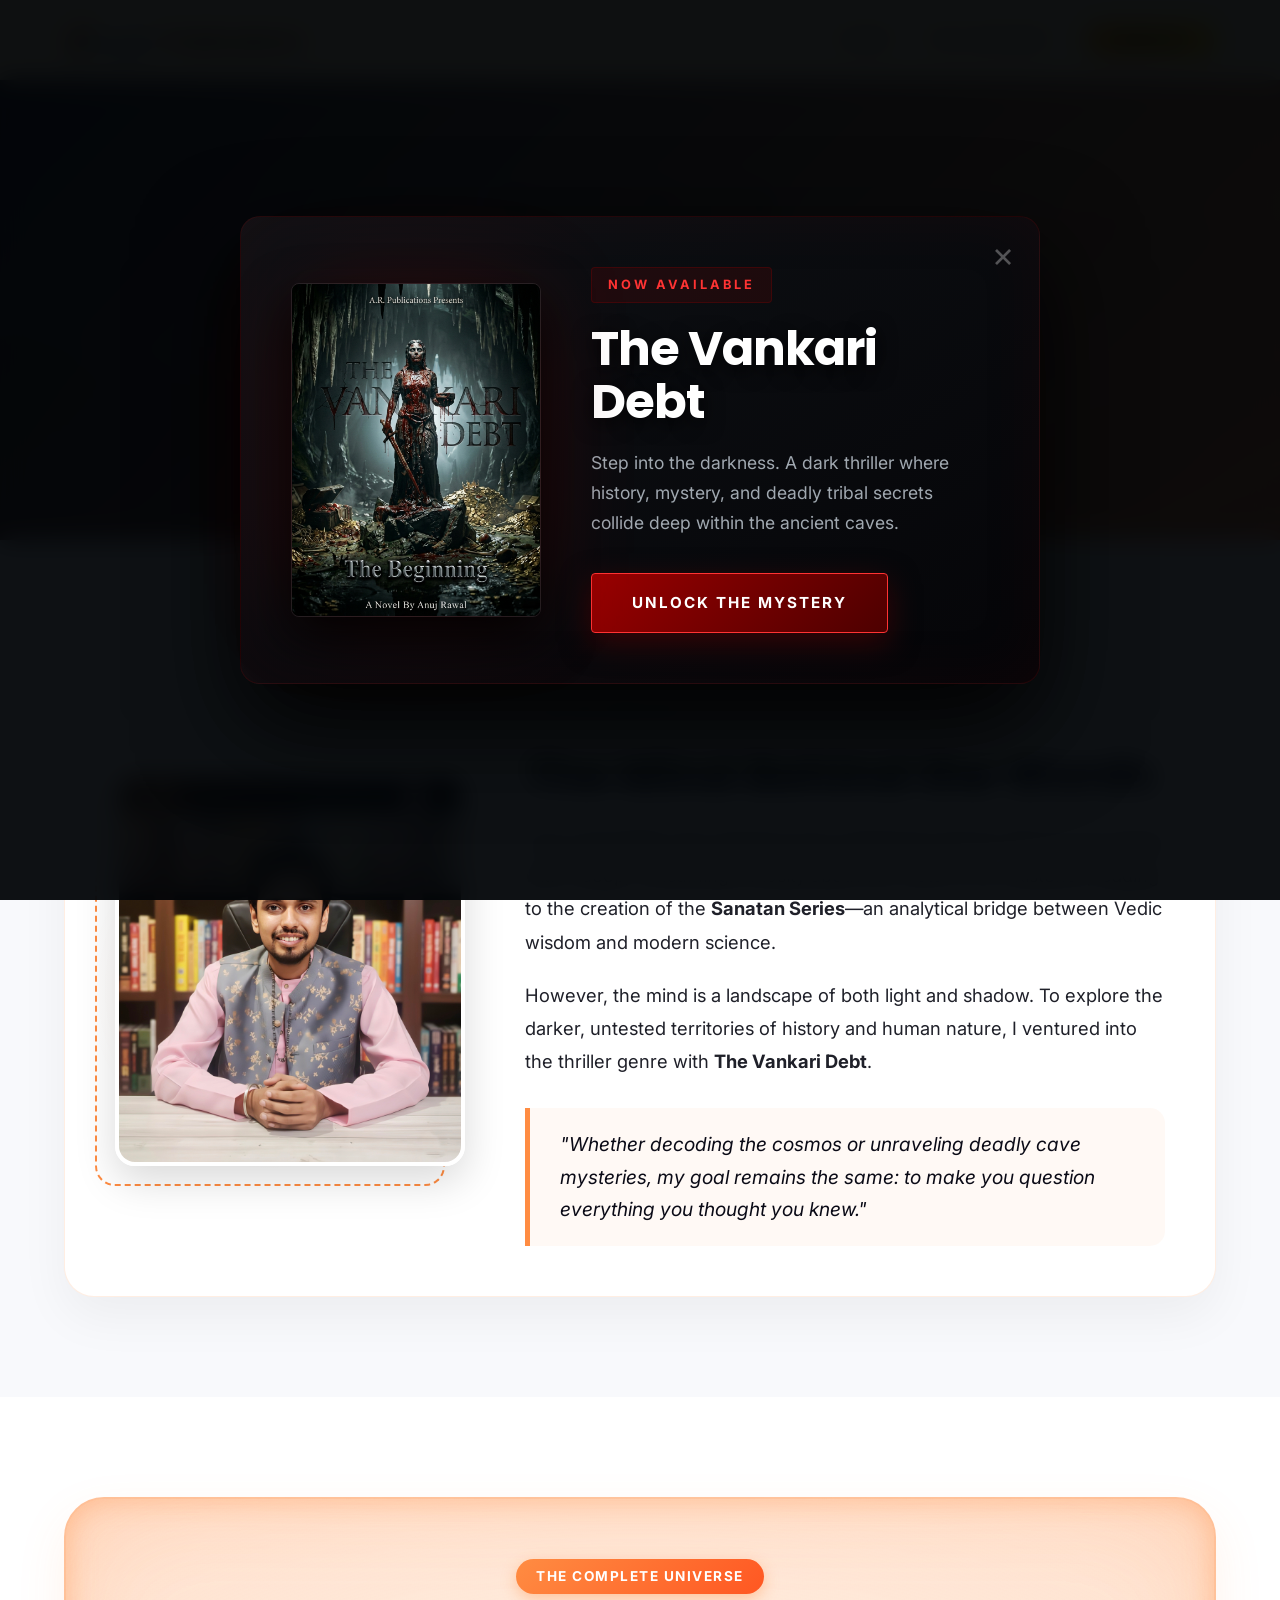
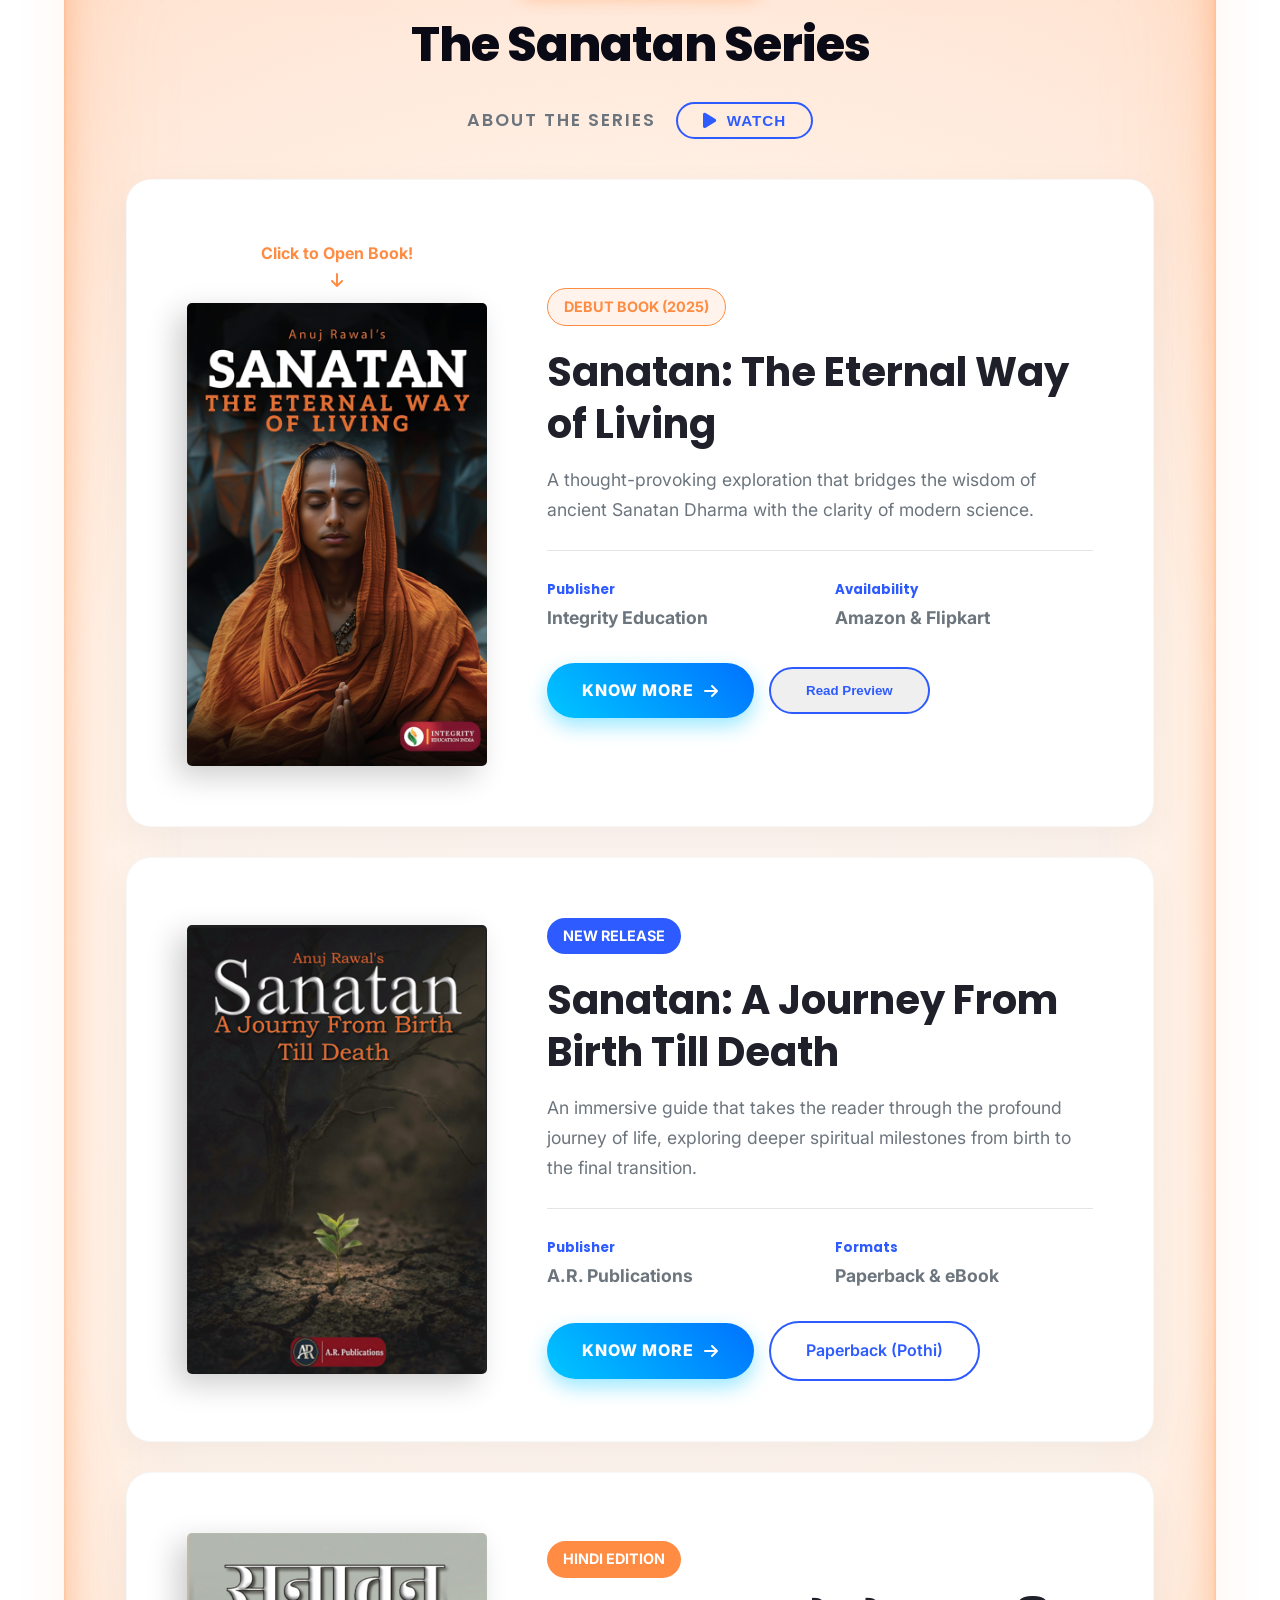
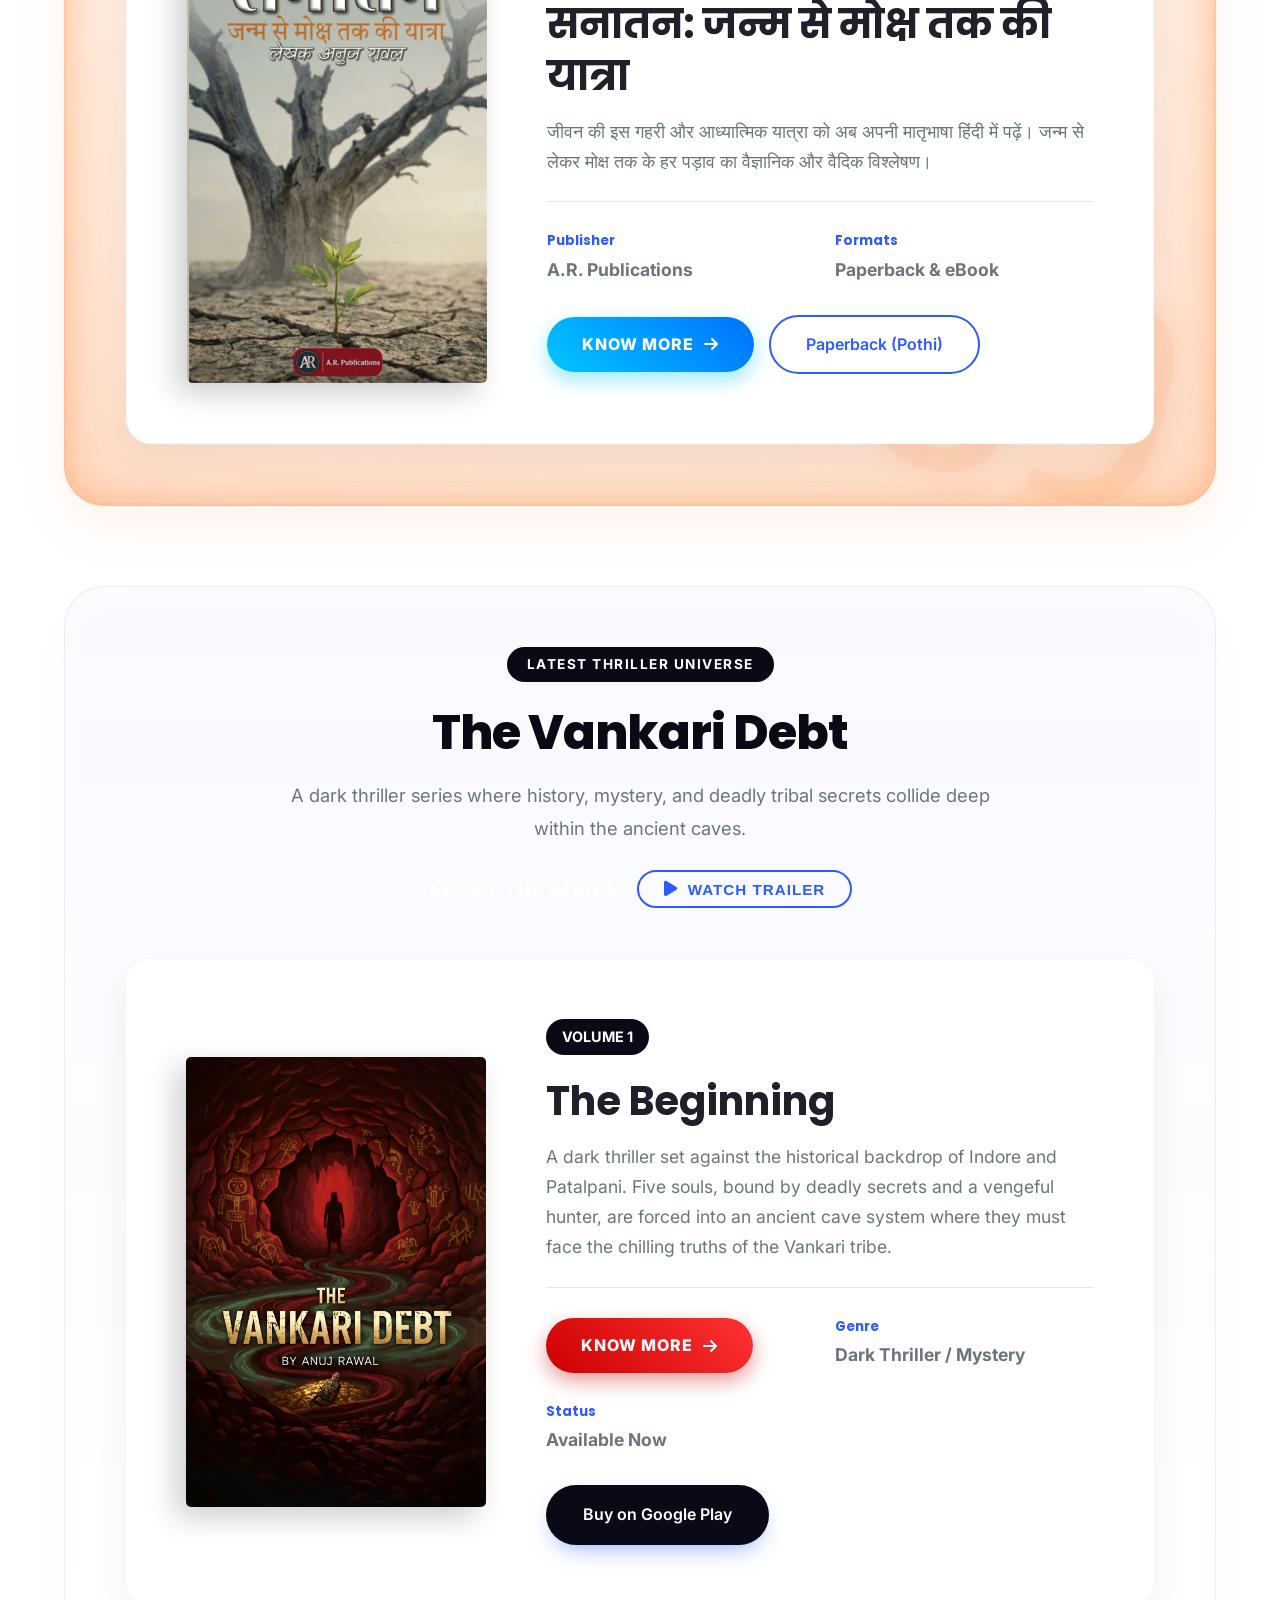
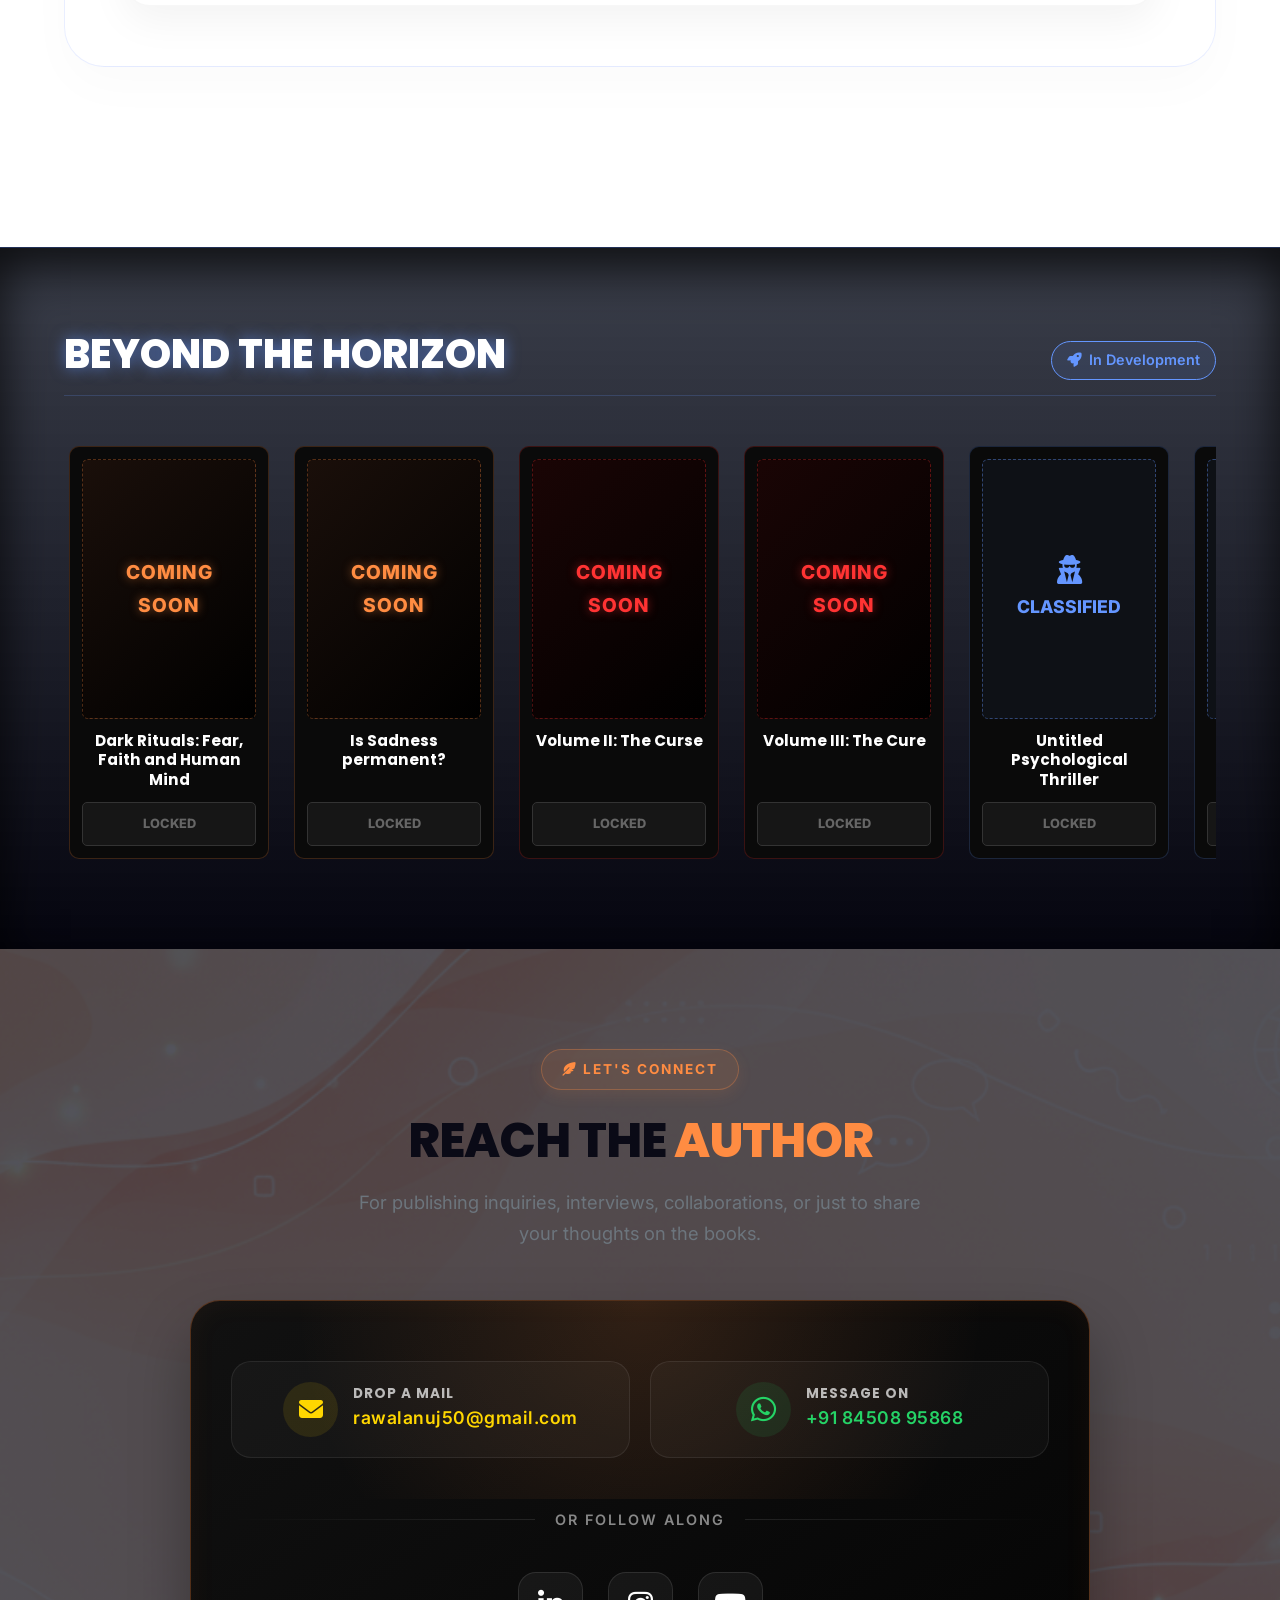
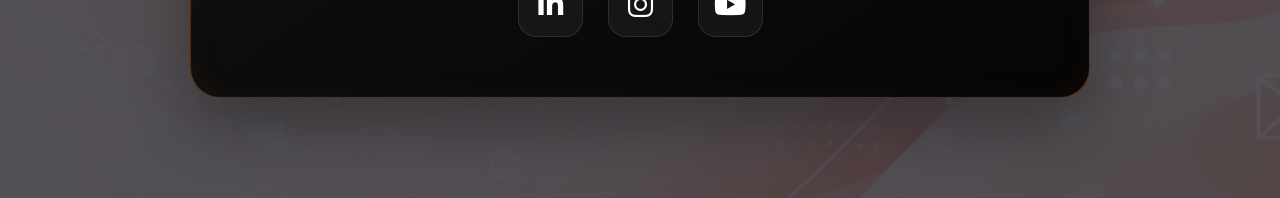
==== commit a1ae3311: "Update index.html" ====
--- a/index.html
+++ b/index.html
@@ -15,8 +15,172 @@
     <link rel="stylesheet" href="https://cdnjs.cloudflare.com/ajax/libs/font-awesome/6.4.0/css/all.min.css">
     
     <link rel="stylesheet" href="static/css/style.css">
-
+    
     <style>
+        /* 1. Cream Background for Light Theme */
+        body {
+    overflow-y: auto !important;
+    overflow-x: hidden;
+    height: auto !important;
+    position: relative;
+}
+
+/* Jab modal khule tabhi scroll band ho */
+body.modal-open {
+    overflow: hidden !important;
+}
+
+/* Modal default me gayab rahe */
+.custom-series-modal {
+    display: none;
+    align-items: center;
+    justify-content: center;
+    z-index: 9999 !important; /* Khulne par sabse upar rahe */
+}
+
+        /* 2. Cream Navbar */
+        .navbar {
+            background: #ffe9bc !important; /* Cream color with slight transparency */
+            border-bottom: 1px solid rgba(0,0,0,0.08) !important;
+            transition: transform 0.4s ease-in-out, background 1.2s ease, border-color 1.2s ease !important;
+        }
+        
+        .navbar.nav-hidden {
+            transform: translateY(-100%);
+        }
+        
+        .navbar .nav-link { color: #0a0a16; font-weight: 600; transition: color 1.2s ease; }
+        .navbar .menu-toggle .bar { background: #0a0a16; transition: background 1.2s ease; }
+        
+        /* --- 3. BRAND LOGO STYLING (3D & Shadows) --- */
+        .logo {
+            transition: transform 0.3s ease;
+            display: flex;
+            align-items: center;
+            gap: 8px;
+            text-decoration: none;
+        }
+        
+        /* 3D Upliftment Effect on Hover */
+        .logo:hover {
+            transform: translateY(-4px) scale(1.02);
+        }
+
+        /* A.R. - Plain White with Heavy Black Shadow */
+        .brand-ar { 
+            color: #ffffff !important; 
+            font-weight: 600;
+            text-shadow: 2px 2px 4px rgba(0,0,0,0.9), 0px 4px 8px rgba(0,0,0,0.7);
+            transition: color 1.2s ease, text-shadow 0.3s ease; 
+        }
+
+        /* Publications - Orange with Black Shadow */
+        .brand-pub { 
+            color: #FF8C42 !important; /* Vibrant Orange */
+            font-weight: 400; 
+            font-size: 1.4rem;
+            text-shadow: 2px 2px 4px rgba(0,0,0,0.8), 0px 4px 8px rgba(0,0,0,0.7);
+            transition: color 1.2s ease, text-shadow 0.3s ease; 
+        }
+
+        /* Feather Leaf - Orange with Drop Shadow */
+        .brand-icon {
+            color: #FF8C42; /* Vibrant Orange */
+            font-size: 1.5rem; 
+            transform: rotate(-15deg);
+            filter: drop-shadow(2px 2px 3px rgba(0,0,0,0.8)) drop-shadow(0px 4px 4px rgba(0,0,0,0.5));
+            transition: color 1.2s ease, filter 0.3s ease;
+        }
+
+        /* Special Contact Button */
+        .navbar .btn-nav {
+            background: linear-gradient(45deg, #FF9900, #FFD700) !important;
+            color: #000 !important;
+            border-radius: 30px;
+            padding: 8px 25px;
+            font-weight: 800 !important;
+            box-shadow: 0 5px 15px rgba(255, 153, 0, 0.2);
+            transition: transform 0.3s ease, box-shadow 0.3s ease;
+        }
+        .navbar .btn-nav:hover {
+            transform: translateY(-2px);
+            box-shadow: 0 8px 20px rgba(255, 153, 0, 0.4);
+        }
+
+        /* --- 4. VANKARI DARK MODE OVERRIDES --- */
+        body.vankari-active {
+            background-color: #050505 !important; /* Reverts to Pitch Black */
+        }
+        body.vankari-active .navbar {
+            background: rgba(5, 5, 5, 0.95) !important;
+            border-bottom: 1px solid rgba(139, 0, 0, 0.4) !important;
+        }
+        
+        body.vankari-active .brand-ar { 
+            color: #ffffff !important; 
+        }
+        
+        /* Blood Red Transition for Feather and Publications */
+        body.vankari-active .brand-icon { 
+            color: #8b0000 !important; /* Dark Blood Red */
+            filter: drop-shadow(2px 2px 5px rgba(139,0,0,0.8)); 
+        }
+        body.vankari-active .brand-pub { 
+            color: #8b0000 !important; /* Dark Blood Red */
+            text-shadow: 2px 2px 5px rgba(139,0,0,0.8), 0 0 10px rgba(0,0,0,1); 
+        }
+        
+        body.vankari-active .navbar .nav-link { color: #ffffff !important; }
+        body.vankari-active .navbar .menu-toggle .bar { background: #ffffff !important; }
+
+        /* Desktop First Styles from Index */
+        .contact-section-wrapper { padding: 100px 20px; position: relative; z-index: 10; }
+        .contact-heading { color: var(--dark); font-weight: 800; font-size: 3rem; text-transform: uppercase; margin-bottom: 15px; font-family: 'Poppins', sans-serif; letter-spacing: -1px; }
+        .contact-glass-card {
+            background: linear-gradient(145deg, #111111, #050505); border: 1px solid rgba(255, 140, 66, 0.3);
+            border-radius: 30px; padding: 60px 40px; box-shadow: 0 30px 60px rgba(0,0,0,0.3), inset 0 0 30px rgba(255,140,66,0.05);
+            position: relative; overflow: hidden;
+        }
+        .contact-action-btn {
+            flex: 1; min-width: 250px; display: flex; align-items: center; justify-content: center; gap: 15px;
+            text-decoration: none; background: rgba(255,255,255,0.03); padding: 20px 30px;
+            border-radius: 20px; border: 1px solid rgba(255,255,255,0.08); transition: all 0.4s cubic-bezier(0.175, 0.885, 0.32, 1.275);
+        }
+        .contact-action-btn.email-btn:hover { background: rgba(255, 215, 0, 0.1); border-color: #FFD700; transform: translateY(-5px) scale(1.02); box-shadow: 0 15px 30px rgba(255, 215, 0, 0.2); }
+        .contact-action-btn.wa-btn:hover { background: rgba(37, 211, 102, 0.1); border-color: #25D366; transform: translateY(-5px) scale(1.02); box-shadow: 0 15px 30px rgba(37, 211, 102, 0.2); }
+        .contact-icon-circle { width: 55px; height: 55px; border-radius: 50%; display: flex; align-items: center; justify-content: center; font-size: 1.5rem; flex-shrink: 0; }
+        .email-btn .contact-icon-circle { background: rgba(255, 215, 0, 0.1); color: #FFD700; }
+        .wa-btn .contact-icon-circle { background: rgba(37, 211, 102, 0.1); color: #25D366; font-size: 1.8rem; }
+        .contact-text-label { color: #fff; margin: 0; font-size: 0.85rem; font-family: 'Poppins', sans-serif; text-transform: uppercase; letter-spacing: 1px; opacity: 0.7; }
+        .contact-text-val { font-size: 1.1rem; font-weight: 600; letter-spacing: 0.5px; margin: 0; }
+        .email-btn .contact-text-val { color: #FFD700; }
+        .wa-btn .contact-text-val { color: #25D366; }
+        
+        .social-squircle {
+            width: 65px; height: 65px; background: rgba(255,255,255,0.05); display: flex; align-items: center; justify-content: center;
+            border-radius: 18px; color: #fff; font-size: 1.8rem; transition: all 0.4s ease; border: 1px solid rgba(255,255,255,0.1);
+        }
+        .social-squircle.li:hover { background: #0077b5; transform: translateY(-8px) rotate(5deg); border-color: #0077b5; box-shadow: 0 15px 25px rgba(0, 119, 181, 0.5); }
+        .social-squircle.ig:hover { background: linear-gradient(45deg, #f09433 0%, #e6683c 25%, #dc2743 50%, #cc2366 75%, #bc1888 100%); transform: translateY(-8px) rotate(-5deg); border-color: transparent; box-shadow: 0 15px 25px rgba(220, 39, 67, 0.5); }
+        .social-squircle.yt:hover { background: #FF0000; transform: translateY(-8px) rotate(5deg); border-color: #FF0000; box-shadow: 0 15px 25px rgba(255, 0, 0, 0.5); }
+
+        /* Mobile Overrides */
+        @media (max-width: 768px) {
+            .contact-section-wrapper { padding: 60px 15px; }
+            .contact-heading { font-size: 2.2rem; }
+            .contact-glass-card { padding: 40px 20px; border-radius: 20px; }
+            .contact-action-btn { min-width: 100%; padding: 15px; justify-content: flex-start; gap: 12px; }
+            .contact-icon-circle { width: 45px; height: 45px; font-size: 1.2rem; }
+            .wa-btn .contact-icon-circle { font-size: 1.5rem; }
+            .contact-text-label { font-size: 0.75rem; }
+            .contact-text-val { font-size: 0.95rem; overflow-wrap: anywhere; } 
+            .social-squircle { width: 55px; height: 55px; font-size: 1.5rem; border-radius: 15px; }
+        }
+        @media (min-width: 768px) {
+    .pillars-grid {
+        grid-template-columns: 1fr 1fr !important;
+    }
+}
         /* =========================================
            MOBILE & DESKTOP VIEW TOGGLE & STYLES
         ========================================= */
@@ -40,6 +204,7 @@
                 min-height: 380px; display: flex; flex-direction: column;
                 justify-content: flex-end; padding: 40px 20px 0px;
                 position: relative; background-position: center center !important; 
+                background-size: cover !important;
             }
             .mobile-immersive-hero::before {
                 content: ''; position: absolute; top: 0; left: 0; right: 0; bottom: 0;
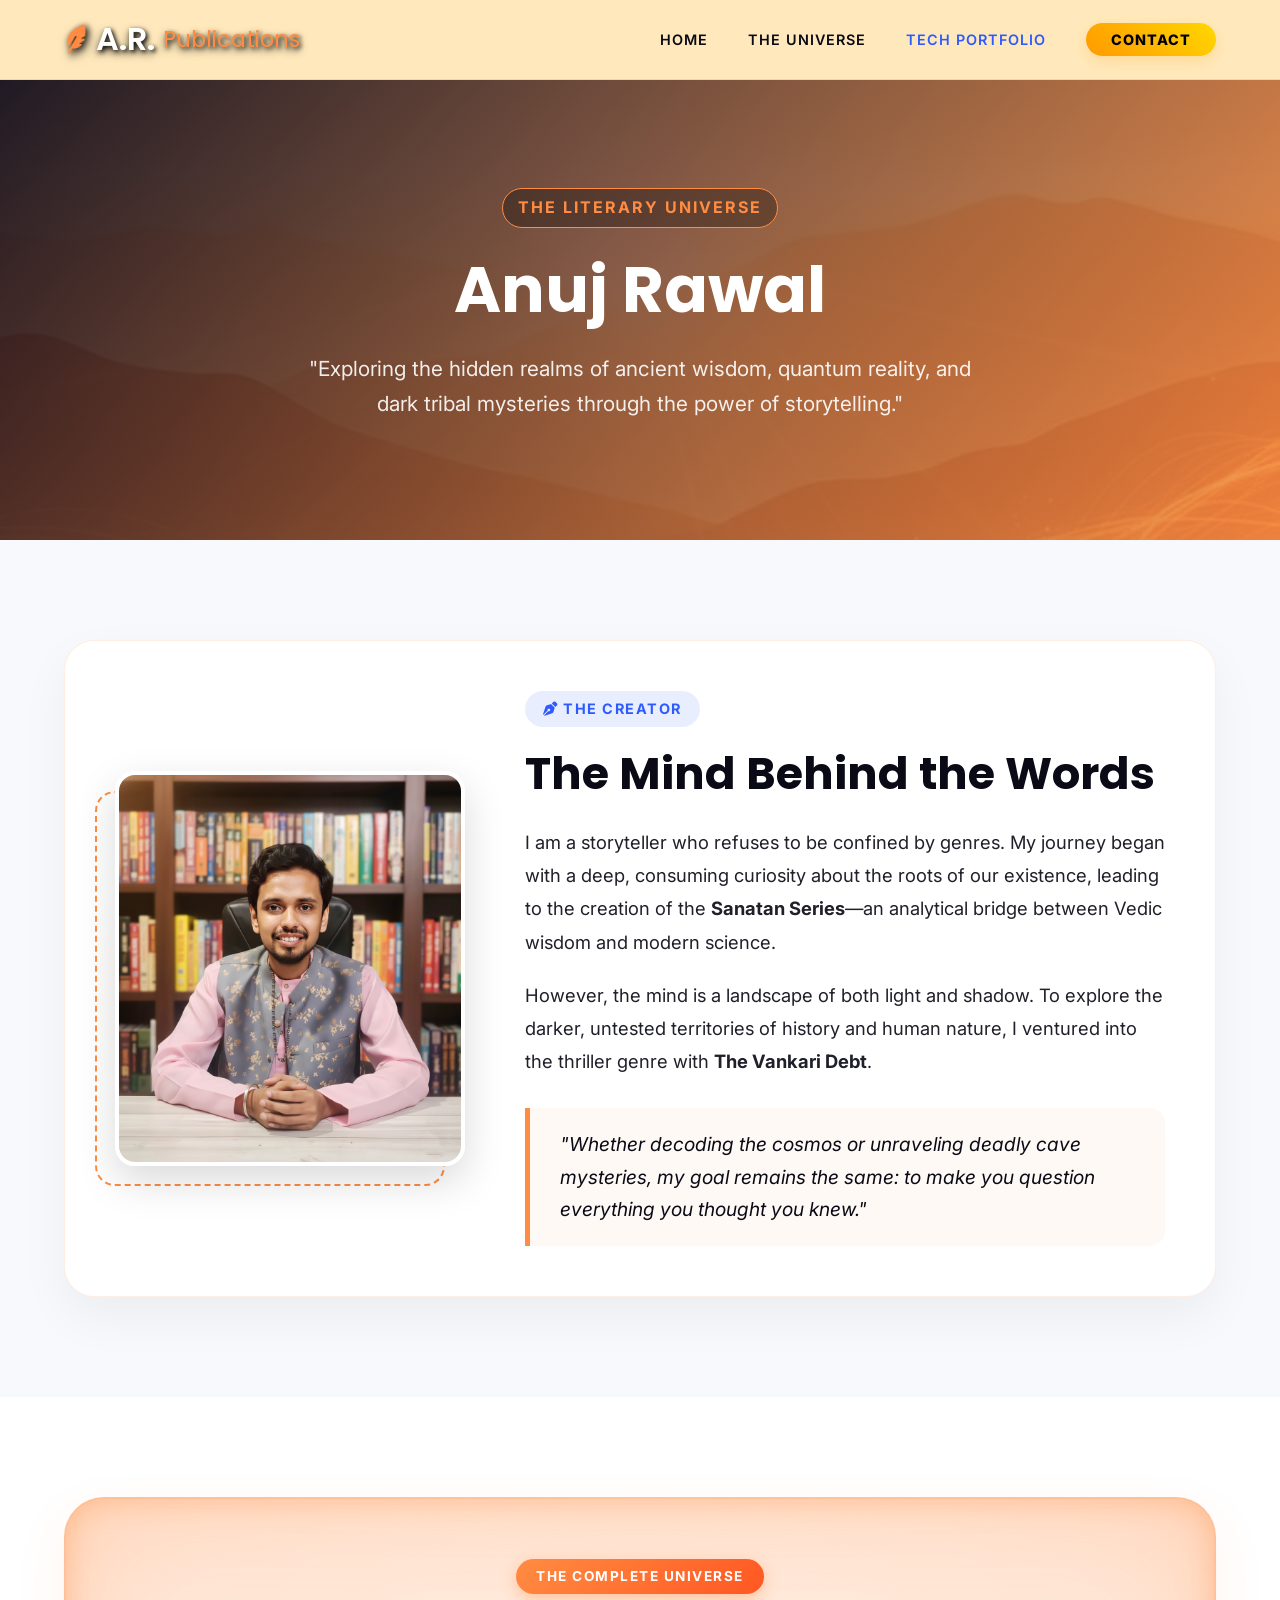
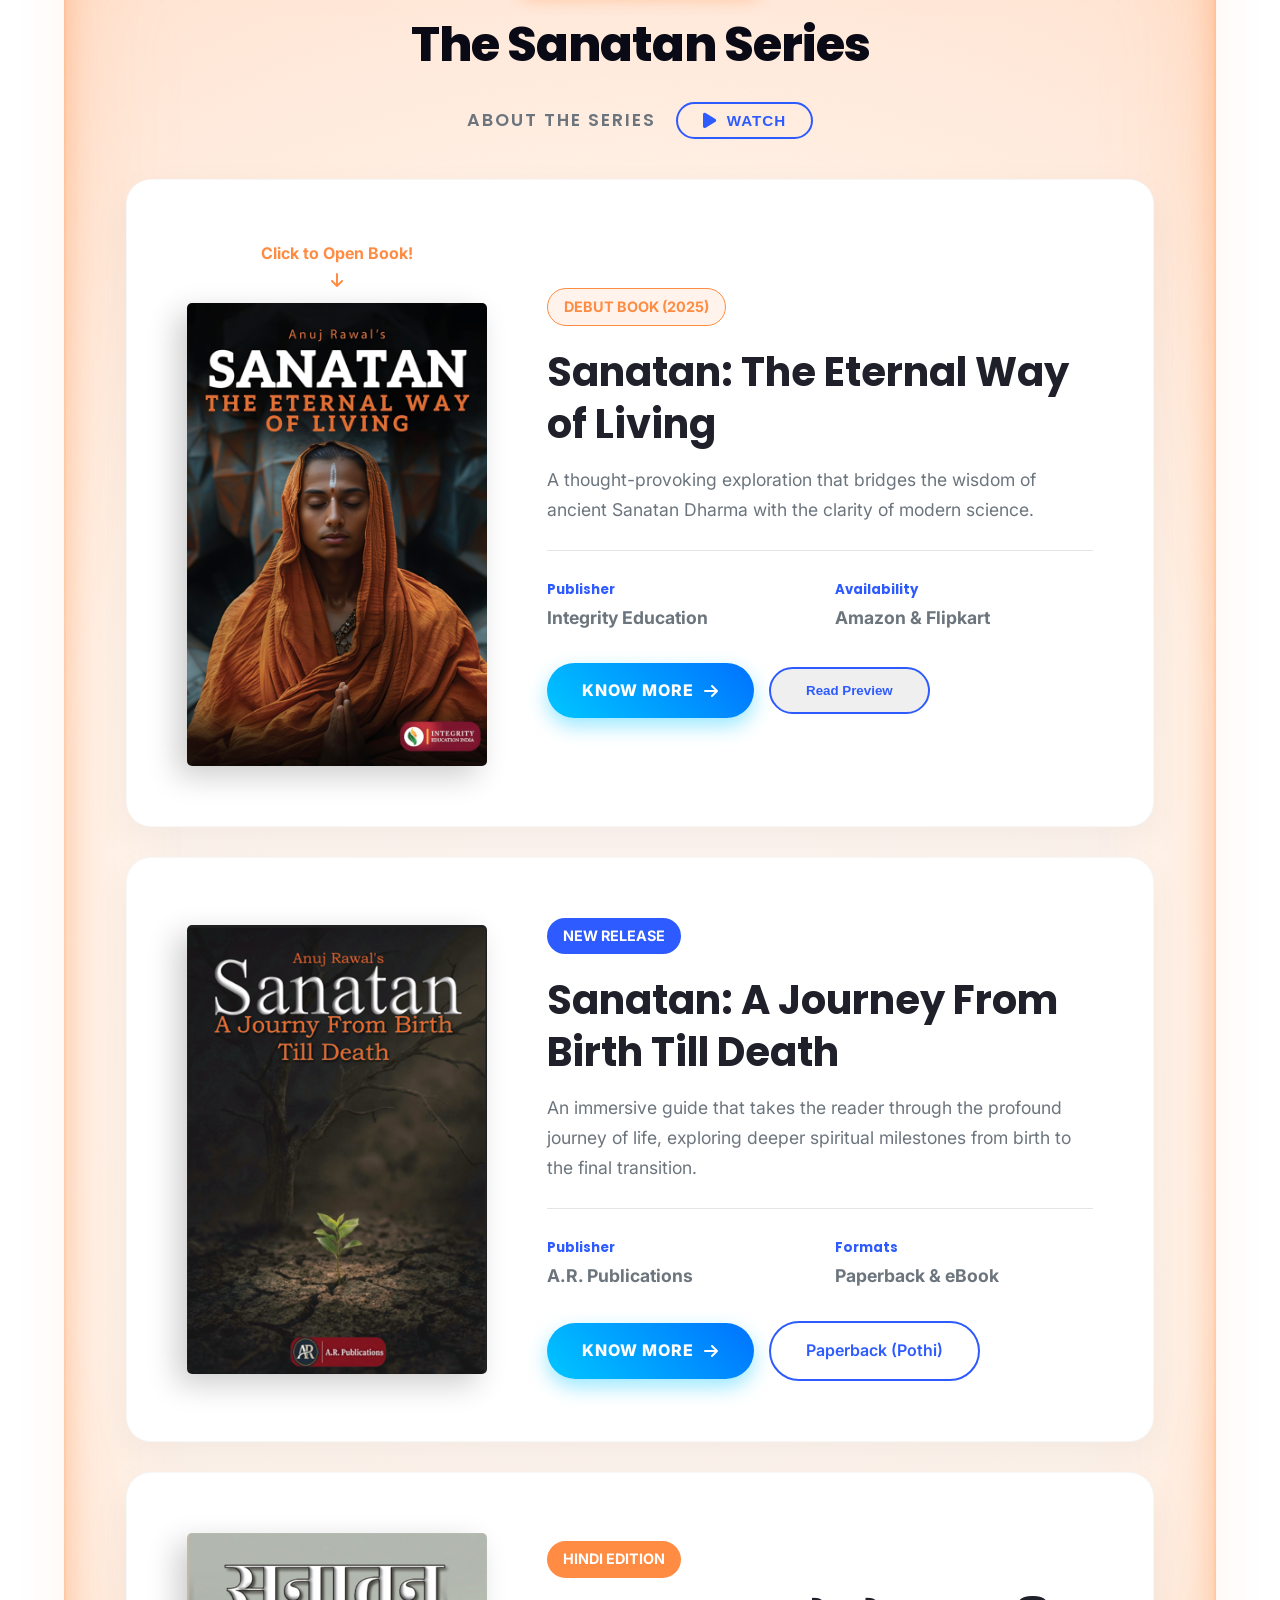
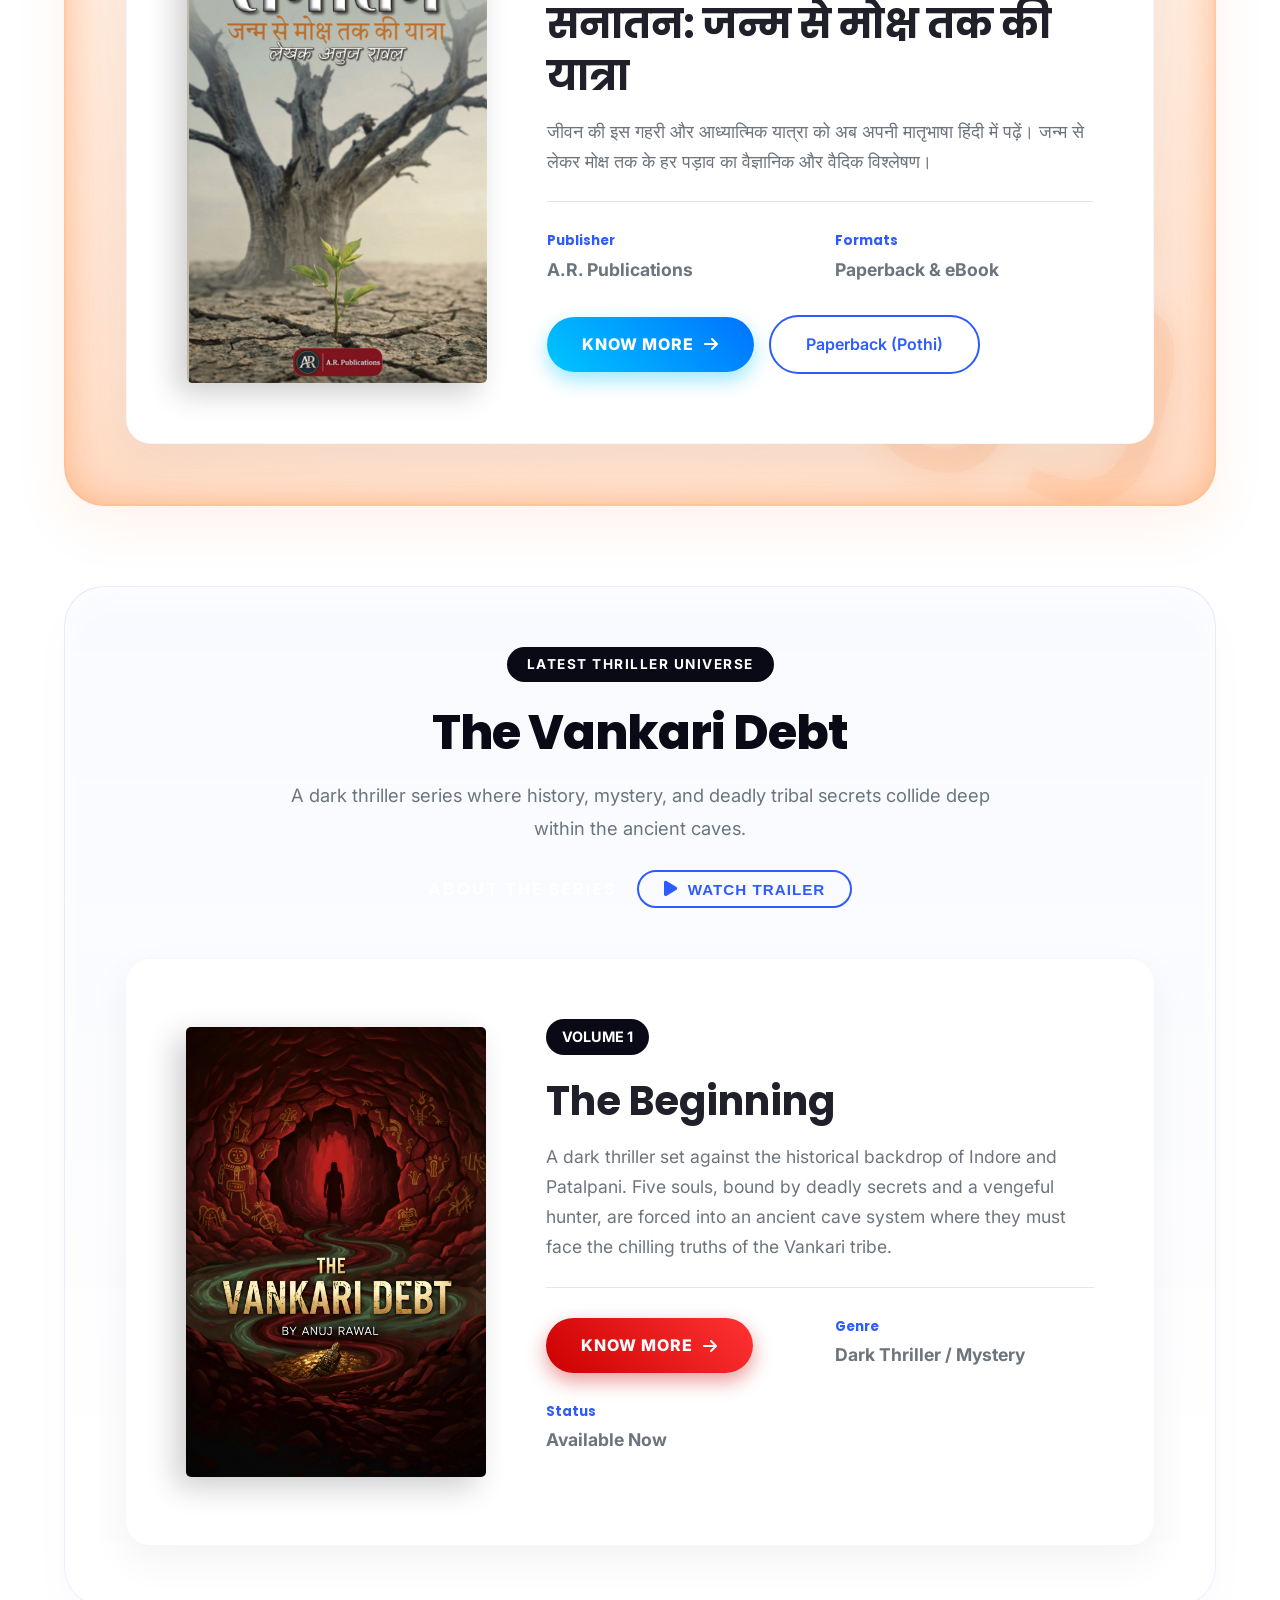
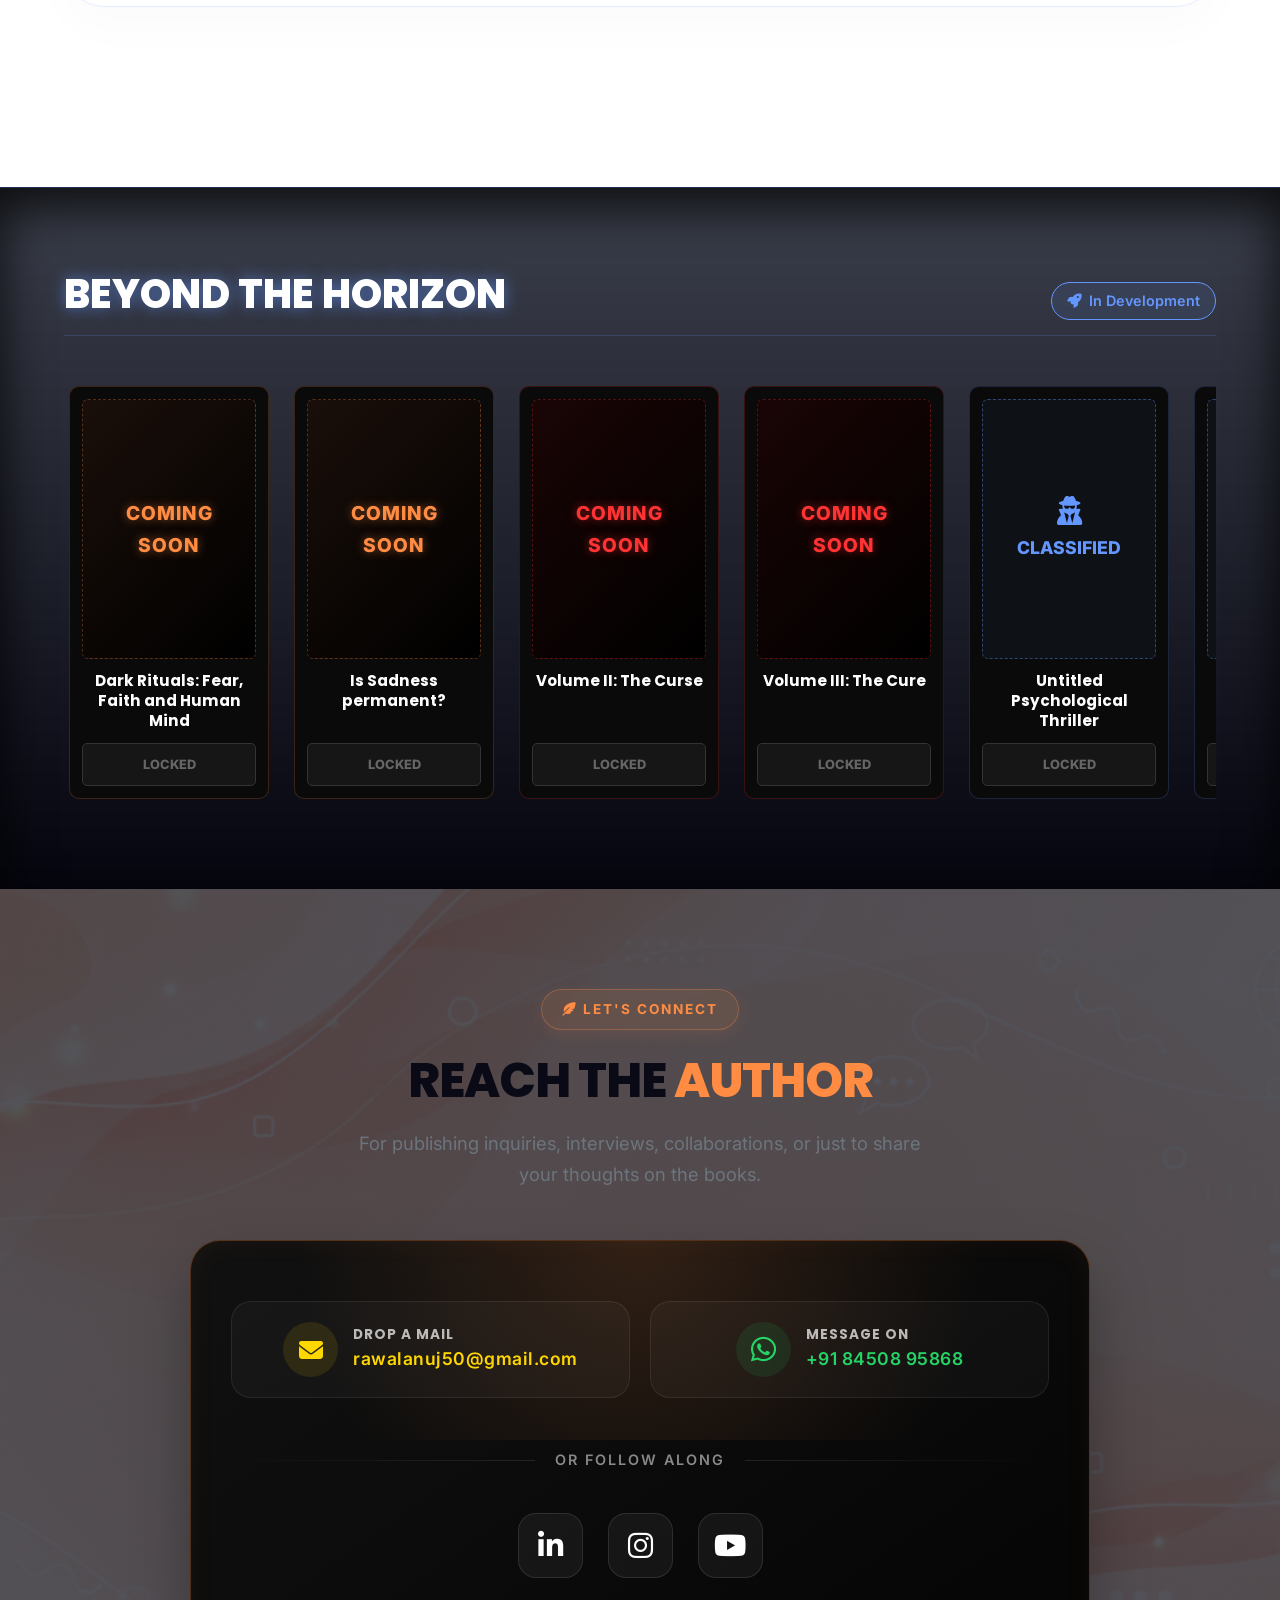
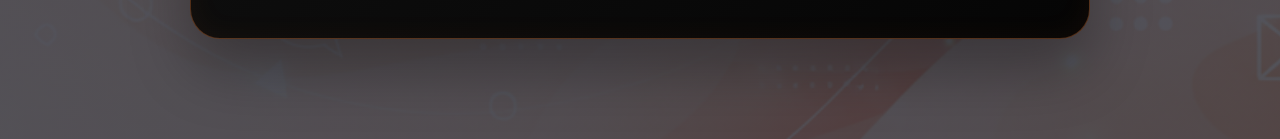
==== commit c6f499ed: "Update index.html" ====
--- a/index.html
+++ b/index.html
@@ -1,151 +1,61 @@
 <!DOCTYPE html>
 <html lang="en">
 <head>
+    <meta charset="UTF-8">
+    <meta name="viewport" content="width=device-width, initial-scale=1.0">
+    <meta http-equiv="X-UA-Compatible" content="ie=edge">
+    
     <meta property="og:title" content="A.R. Publications | The Literary Universe of Anuj Rawal">
-<meta property="og:description" content="Explore the literary universe of Anuj Rawal. Discover the Sanatan Series, The Vankari Debt thriller, and more.">
-<meta property="og:image" content="https://arproduction050-byte.github.io/A.R.-Publications/static/images/publications.png">
-<meta property="og:url" content="https://arproduction050-byte.github.io/A.R.-Publications/">
-<meta property="og:type" content="website">
+    <meta property="og:description" content="Explore the literary universe of Anuj Rawal. Discover the Sanatan Series, The Vankari Debt thriller, and more.">
+    <meta property="og:image" content="https://arproduction050-byte.github.io/A.R.-Publications/static/images/your-logo.png">
+    <meta property="og:url" content="https://arproduction050-byte.github.io/A.R.-Publications/">
+    <meta property="og:type" content="website">
     
     <title>A.R. Publications | The Literary Universe of Anuj Rawal</title>
     
-    <link rel="shortcut icon" href="./static/images/favicon.ico">
-
     <link href="https://fonts.googleapis.com/css2?family=Inter:wght@300;400;600&family=Poppins:wght@500;700;800&display=swap" rel="stylesheet">
     <link rel="stylesheet" href="https://cdnjs.cloudflare.com/ajax/libs/font-awesome/6.4.0/css/all.min.css">
-    
-    <link rel="stylesheet" href="static/css/style.css">
-    
+    <link rel="stylesheet" href="./static/css/style.css">
+
     <style>
-        /* 1. Cream Background for Light Theme */
-        body {
-    overflow-y: auto !important;
-    overflow-x: hidden;
-    height: auto !important;
-    position: relative;
-}
-
-/* Jab modal khule tabhi scroll band ho */
-body.modal-open {
-    overflow: hidden !important;
-}
-
-/* Modal default me gayab rahe */
-.custom-series-modal {
-    display: none;
-    align-items: center;
-    justify-content: center;
-    z-index: 9999 !important; /* Khulne par sabse upar rahe */
-}
-
-        /* 2. Cream Navbar */
-        .navbar {
-            background: #ffe9bc !important; /* Cream color with slight transparency */
-            border-bottom: 1px solid rgba(0,0,0,0.08) !important;
-            transition: transform 0.4s ease-in-out, background 1.2s ease, border-color 1.2s ease !important;
+        /* Desktop vs Mobile Display Toggle */
+        @media (max-width: 991px) {
+            .author-desktop-view { display: none !important; }
+            .author-mobile-view { display: block !important; }
         }
-        
-        .navbar.nav-hidden {
-            transform: translateY(-100%);
+        @media (min-width: 992px) {
+            .author-desktop-view { display: block !important; }
+            .author-mobile-view { display: none !important; }
         }
-        
+
+        /* Basic Resets & Custom CSS */
+        body { overflow-y: auto !important; overflow-x: hidden; height: auto !important; position: relative; }
+        body.modal-open { overflow: hidden !important; }
+        .custom-series-modal { display: none; align-items: center; justify-content: center; z-index: 9999 !important; }
+        .navbar { background: #ffe9bc !important; border-bottom: 1px solid rgba(0,0,0,0.08) !important; transition: transform 0.4s ease-in-out, background 1.2s ease, border-color 1.2s ease !important; }
+        .navbar.nav-hidden { transform: translateY(-100%); }
         .navbar .nav-link { color: #0a0a16; font-weight: 600; transition: color 1.2s ease; }
         .navbar .menu-toggle .bar { background: #0a0a16; transition: background 1.2s ease; }
+        .logo { transition: transform 0.3s ease; display: flex; align-items: center; gap: 8px; text-decoration: none; }
+        .logo:hover { transform: translateY(-4px) scale(1.02); }
+        .brand-ar { color: #ffffff !important; font-weight: 600; text-shadow: 2px 2px 4px rgba(0,0,0,0.9), 0px 4px 8px rgba(0,0,0,0.7); transition: color 1.2s ease, text-shadow 0.3s ease; }
+        .brand-pub { color: #FF8C42 !important; font-weight: 400; font-size: 1.4rem; text-shadow: 2px 2px 4px rgba(0,0,0,0.8), 0px 4px 8px rgba(0,0,0,0.7); transition: color 1.2s ease, text-shadow 0.3s ease; }
+        .brand-icon { color: #FF8C42; font-size: 1.5rem; transform: rotate(-15deg); filter: drop-shadow(2px 2px 3px rgba(0,0,0,0.8)) drop-shadow(0px 4px 4px rgba(0,0,0,0.5)); transition: color 1.2s ease, filter 0.3s ease; }
+        .navbar .btn-nav { background: linear-gradient(45deg, #FF9900, #FFD700) !important; color: #000 !important; border-radius: 30px; padding: 8px 25px; font-weight: 800 !important; box-shadow: 0 5px 15px rgba(255, 153, 0, 0.2); transition: transform 0.3s ease, box-shadow 0.3s ease; }
+        .navbar .btn-nav:hover { transform: translateY(-2px); box-shadow: 0 8px 20px rgba(255, 153, 0, 0.4); }
         
-        /* --- 3. BRAND LOGO STYLING (3D & Shadows) --- */
-        .logo {
-            transition: transform 0.3s ease;
-            display: flex;
-            align-items: center;
-            gap: 8px;
-            text-decoration: none;
-        }
-        
-        /* 3D Upliftment Effect on Hover */
-        .logo:hover {
-            transform: translateY(-4px) scale(1.02);
-        }
-
-        /* A.R. - Plain White with Heavy Black Shadow */
-        .brand-ar { 
-            color: #ffffff !important; 
-            font-weight: 600;
-            text-shadow: 2px 2px 4px rgba(0,0,0,0.9), 0px 4px 8px rgba(0,0,0,0.7);
-            transition: color 1.2s ease, text-shadow 0.3s ease; 
-        }
-
-        /* Publications - Orange with Black Shadow */
-        .brand-pub { 
-            color: #FF8C42 !important; /* Vibrant Orange */
-            font-weight: 400; 
-            font-size: 1.4rem;
-            text-shadow: 2px 2px 4px rgba(0,0,0,0.8), 0px 4px 8px rgba(0,0,0,0.7);
-            transition: color 1.2s ease, text-shadow 0.3s ease; 
-        }
-
-        /* Feather Leaf - Orange with Drop Shadow */
-        .brand-icon {
-            color: #FF8C42; /* Vibrant Orange */
-            font-size: 1.5rem; 
-            transform: rotate(-15deg);
-            filter: drop-shadow(2px 2px 3px rgba(0,0,0,0.8)) drop-shadow(0px 4px 4px rgba(0,0,0,0.5));
-            transition: color 1.2s ease, filter 0.3s ease;
-        }
-
-        /* Special Contact Button */
-        .navbar .btn-nav {
-            background: linear-gradient(45deg, #FF9900, #FFD700) !important;
-            color: #000 !important;
-            border-radius: 30px;
-            padding: 8px 25px;
-            font-weight: 800 !important;
-            box-shadow: 0 5px 15px rgba(255, 153, 0, 0.2);
-            transition: transform 0.3s ease, box-shadow 0.3s ease;
-        }
-        .navbar .btn-nav:hover {
-            transform: translateY(-2px);
-            box-shadow: 0 8px 20px rgba(255, 153, 0, 0.4);
-        }
-
-        /* --- 4. VANKARI DARK MODE OVERRIDES --- */
-        body.vankari-active {
-            background-color: #050505 !important; /* Reverts to Pitch Black */
-        }
-        body.vankari-active .navbar {
-            background: rgba(5, 5, 5, 0.95) !important;
-            border-bottom: 1px solid rgba(139, 0, 0, 0.4) !important;
-        }
-        
-        body.vankari-active .brand-ar { 
-            color: #ffffff !important; 
-        }
-        
-        /* Blood Red Transition for Feather and Publications */
-        body.vankari-active .brand-icon { 
-            color: #8b0000 !important; /* Dark Blood Red */
-            filter: drop-shadow(2px 2px 5px rgba(139,0,0,0.8)); 
-        }
-        body.vankari-active .brand-pub { 
-            color: #8b0000 !important; /* Dark Blood Red */
-            text-shadow: 2px 2px 5px rgba(139,0,0,0.8), 0 0 10px rgba(0,0,0,1); 
-        }
-        
+        body.vankari-active { background-color: #050505 !important; }
+        body.vankari-active .navbar { background: rgba(5, 5, 5, 0.95) !important; border-bottom: 1px solid rgba(139, 0, 0, 0.4) !important; }
+        body.vankari-active .brand-ar { color: #ffffff !important; }
+        body.vankari-active .brand-icon { color: #8b0000 !important; filter: drop-shadow(2px 2px 5px rgba(139,0,0,0.8)); }
+        body.vankari-active .brand-pub { color: #8b0000 !important; text-shadow: 2px 2px 5px rgba(139,0,0,0.8), 0 0 10px rgba(0,0,0,1); }
         body.vankari-active .navbar .nav-link { color: #ffffff !important; }
         body.vankari-active .navbar .menu-toggle .bar { background: #ffffff !important; }
 
-        /* Desktop First Styles from Index */
         .contact-section-wrapper { padding: 100px 20px; position: relative; z-index: 10; }
         .contact-heading { color: var(--dark); font-weight: 800; font-size: 3rem; text-transform: uppercase; margin-bottom: 15px; font-family: 'Poppins', sans-serif; letter-spacing: -1px; }
-        .contact-glass-card {
-            background: linear-gradient(145deg, #111111, #050505); border: 1px solid rgba(255, 140, 66, 0.3);
-            border-radius: 30px; padding: 60px 40px; box-shadow: 0 30px 60px rgba(0,0,0,0.3), inset 0 0 30px rgba(255,140,66,0.05);
-            position: relative; overflow: hidden;
-        }
-        .contact-action-btn {
-            flex: 1; min-width: 250px; display: flex; align-items: center; justify-content: center; gap: 15px;
-            text-decoration: none; background: rgba(255,255,255,0.03); padding: 20px 30px;
-            border-radius: 20px; border: 1px solid rgba(255,255,255,0.08); transition: all 0.4s cubic-bezier(0.175, 0.885, 0.32, 1.275);
-        }
+        .contact-glass-card { background: linear-gradient(145deg, #111111, #050505); border: 1px solid rgba(255, 140, 66, 0.3); border-radius: 30px; padding: 60px 40px; box-shadow: 0 30px 60px rgba(0,0,0,0.3), inset 0 0 30px rgba(255,140,66,0.05); position: relative; overflow: hidden; }
+        .contact-action-btn { flex: 1; min-width: 250px; display: flex; align-items: center; justify-content: center; gap: 15px; text-decoration: none; background: rgba(255,255,255,0.03); padding: 20px 30px; border-radius: 20px; border: 1px solid rgba(255,255,255,0.08); transition: all 0.4s cubic-bezier(0.175, 0.885, 0.32, 1.275); }
         .contact-action-btn.email-btn:hover { background: rgba(255, 215, 0, 0.1); border-color: #FFD700; transform: translateY(-5px) scale(1.02); box-shadow: 0 15px 30px rgba(255, 215, 0, 0.2); }
         .contact-action-btn.wa-btn:hover { background: rgba(37, 211, 102, 0.1); border-color: #25D366; transform: translateY(-5px) scale(1.02); box-shadow: 0 15px 30px rgba(37, 211, 102, 0.2); }
         .contact-icon-circle { width: 55px; height: 55px; border-radius: 50%; display: flex; align-items: center; justify-content: center; font-size: 1.5rem; flex-shrink: 0; }
@@ -156,15 +66,11 @@
         .email-btn .contact-text-val { color: #FFD700; }
         .wa-btn .contact-text-val { color: #25D366; }
         
-        .social-squircle {
-            width: 65px; height: 65px; background: rgba(255,255,255,0.05); display: flex; align-items: center; justify-content: center;
-            border-radius: 18px; color: #fff; font-size: 1.8rem; transition: all 0.4s ease; border: 1px solid rgba(255,255,255,0.1);
-        }
+        .social-squircle { width: 65px; height: 65px; background: rgba(255,255,255,0.05); display: flex; align-items: center; justify-content: center; border-radius: 18px; color: #fff; font-size: 1.8rem; transition: all 0.4s ease; border: 1px solid rgba(255,255,255,0.1); }
         .social-squircle.li:hover { background: #0077b5; transform: translateY(-8px) rotate(5deg); border-color: #0077b5; box-shadow: 0 15px 25px rgba(0, 119, 181, 0.5); }
         .social-squircle.ig:hover { background: linear-gradient(45deg, #f09433 0%, #e6683c 25%, #dc2743 50%, #cc2366 75%, #bc1888 100%); transform: translateY(-8px) rotate(-5deg); border-color: transparent; box-shadow: 0 15px 25px rgba(220, 39, 67, 0.5); }
         .social-squircle.yt:hover { background: #FF0000; transform: translateY(-8px) rotate(5deg); border-color: #FF0000; box-shadow: 0 15px 25px rgba(255, 0, 0, 0.5); }
 
-        /* Mobile Overrides */
         @media (max-width: 768px) {
             .contact-section-wrapper { padding: 60px 15px; }
             .contact-heading { font-size: 2.2rem; }
@@ -176,127 +82,10 @@
             .contact-text-val { font-size: 0.95rem; overflow-wrap: anywhere; } 
             .social-squircle { width: 55px; height: 55px; font-size: 1.5rem; border-radius: 15px; }
         }
-        @media (min-width: 768px) {
-    .pillars-grid {
-        grid-template-columns: 1fr 1fr !important;
-    }
-}
-        /* =========================================
-           MOBILE & DESKTOP VIEW TOGGLE & STYLES
-        ========================================= */
-        .author-mobile-view { display: none; }
-
-        @media (max-width: 991px) {
-            /* 1. Desktop View ko Mobile par Hide karna */
-            .author-desktop-view { display: none !important; }
-            
-            /* 2. Mobile View ko Show aur Style karna */
-            .author-mobile-view {
-                display: block !important;
-                background-color: #070714;
-                min-height: 100vh;
-                padding-bottom: 40px;
-                font-family: 'Poppins', sans-serif;
-                overflow-x: hidden;
-            }
-
-            .mobile-immersive-hero {
-                min-height: 380px; display: flex; flex-direction: column;
-                justify-content: flex-end; padding: 40px 20px 0px;
-                position: relative; background-position: center center !important; 
-                background-size: cover !important;
-            }
-            .mobile-immersive-hero::before {
-                content: ''; position: absolute; top: 0; left: 0; right: 0; bottom: 0;
-                background: linear-gradient(180deg, rgba(7,7,20,0) 0%, rgba(7,7,20,0.6) 60%, #070714 100%);
-                z-index: 1;
-            }
-            .hero-bottom-content {
-                position: relative; z-index: 2; text-align: center;
-                width: 100%; padding-bottom: 140px !important;
-            }
-            .hero-bottom-content h1 {
-                font-size: 3.2rem; margin: 5px 0; line-height: 1.1;
-                background: linear-gradient(45deg, #FFD700, #FFA500, #FF8C00);
-                -webkit-background-clip: text; -webkit-text-fill-color: transparent;
-                text-shadow: 0px 10px 30px rgba(255, 140, 66, 0.4); font-weight: 800; letter-spacing: -1px;
-            }
-            .hero-bottom-content p { color: #b0b0c0; font-size: 1.05rem; margin-bottom: 0; font-weight: 300; }
-            
-            .mobile-badge {
-                display: inline-block; background: rgba(255, 140, 66, 0.1); color: #FF8C42;
-                padding: 6px 16px; border-radius: 30px; font-size: 0.75rem; text-transform: uppercase;
-                letter-spacing: 2px; border: 1px solid rgba(255, 140, 66, 0.3); margin-bottom: 12px;
-                backdrop-filter: blur(5px);
-            }
-
-            .mobile-author-card {
-                background: rgba(255, 255, 255, 0.03); backdrop-filter: blur(20px); -webkit-backdrop-filter: blur(20px);
-                border: 1px solid rgba(255, 255, 255, 0.08); border-radius: 30px;
-                margin: -90px 20px 40px; padding: 70px 25px 35px; position: relative;
-                text-align: center; box-shadow: 0 20px 50px rgba(0,0,0,0.6); z-index: 10;
-            }
-            .mobile-avatar {
-                width: 100px; height: 100px; border-radius: 50%; object-fit: cover;
-                border: 3px solid #1a1a2e; position: absolute; top: -50px; left: 50%; transform: translateX(-50%);
-                box-shadow: 0 0 30px rgba(255, 140, 66, 0.5);
-            }
-            .mobile-author-card h3 { color: #ffffff; font-size: 1.5rem; font-weight: 600; margin-bottom: 12px; }
-            .mobile-author-card p { color: #a0a0b5; font-size: 0.95rem; line-height: 1.7; font-weight: 300; }
-
-            .mobile-section-header { display: flex; justify-content: space-between; align-items: center; padding: 0 25px; margin-bottom: 25px; }
-            .mobile-section-header h2 { color: #fff; font-size: 1.6rem; font-weight: 700; }
-            .mobile-watch-btn {
-                background: rgba(255,255,255,0.05); border: 1px solid rgba(255,255,255,0.1); padding: 8px 18px;
-                border-radius: 30px; font-size: 0.8rem; display: flex; align-items: center; gap: 8px; backdrop-filter: blur(10px);
-            }
-            .mobile-watch-btn.gold { color: #FFD700; border-color: rgba(255,215,0,0.3); }
-            .mobile-watch-btn.red { color: #ff3333; border-color: rgba(255,51,51,0.3); }
-            
-            .mobile-horizontal-scroll {
-                display: flex !important; flex-wrap: nowrap !important; overflow-x: auto !important;
-                gap: 20px !important; padding: 10px 20px 40px !important; scroll-snap-type: x mandatory; scrollbar-width: none; 
-            }
-            .mobile-horizontal-scroll::-webkit-scrollbar { display: none; }
-            
-            .mobile-book-card {
-                flex: 0 0 220px !important; scroll-snap-align: center;
-                background: linear-gradient(145deg, rgba(255,255,255,0.05), rgba(0,0,0,0.2));
-                border: 1px solid rgba(255,255,255,0.05); border-radius: 20px; padding: 15px;
-                display: flex; flex-direction: column; justify-content: space-between;
-            }
-            .mobile-book-card img {
-                width: 100% !important; height: 280px !important; object-fit: cover !important;
-                border-radius: 12px; margin-bottom: 15px; box-shadow: 0 10px 20px rgba(0,0,0,0.5);
-            }
-            .mobile-book-card h4 {
-                color: #fff; font-size: 0.95rem; font-weight: 600; margin-bottom: 15px; line-height: 1.3;
-                display: -webkit-box; -webkit-line-clamp: 2; -webkit-box-orient: vertical; overflow: hidden; min-height: 2.6em;
-            }
-            .mobile-know-more-btn {
-                display: block; width: 100%; background: transparent !important; color: #00c6ff !important;
-                padding: 10px 0; font-weight: 800; text-transform: uppercase; font-size: 0.9rem; letter-spacing: 1.5px;
-                text-align: center; text-decoration: none; text-shadow: 0 0 10px rgba(0, 198, 255, 0.6); margin-top: auto; 
-            }
-            .vankari-mobile { background: radial-gradient(circle at center, #1a0505 0%, #050505 100%); padding: 50px 25px; position: relative; }
-            .vankari-glow { color: #ff3333 !important; text-shadow: 0 0 10px rgba(255, 51, 51, 0.6) !important; }
-            
-            .coming-soon-placeholder {
-                width: 100%; height: 280px; background: linear-gradient(135deg, #1a0505, #000);
-                border: 1px dashed rgba(255, 51, 51, 0.3); border-radius: 12px; display: flex; align-items: center;
-                justify-content: center; margin-bottom: 15px;
-            }
-            .coming-soon-placeholder span { color: rgba(255, 51, 51, 0.5); font-size: 1.2rem; font-weight: 800; text-align: center; letter-spacing: 2px; }
-            .mobile-know-more-btn.disabled { color: #444 !important; text-shadow: none !important; pointer-events: none; border: 1px solid #222; }
-            
-            /* Navbar Fix for Mobile */
-            .navbar { position: fixed; width: 100%; z-index: 1000; }
-        }
-
-        @media (min-width: 992px) {
-            .author-desktop-view { display: block !important; }
-            .author-mobile-view { display: none !important; }
-        }
+        @media (min-width: 768px) { .pillars-grid { grid-template-columns: 1fr 1fr !important; } }
+        
+        .hide-desktop-scrollbar::-webkit-scrollbar { display: none; }
+        .hide-desktop-scrollbar { -ms-overflow-style: none; scrollbar-width: none; }
     </style>
 </head>
 <body>
@@ -316,8 +105,9 @@
             
             <ul class="nav-menu">
                 <li><a href="./index.html" class="nav-link">Home</a></li>
-                <li><a href="./index.html#books-universe" class="nav-link">The Universe</a></li>
-                <li><a href="./index.html#contact" class="nav-link btn-nav">Contact</a></li>
+                <li><a href="#books-universe" class="nav-link">The Universe</a></li>
+                <li><a href="#" class="nav-link" style="color: var(--primary);">Tech Portfolio</a></li>
+                <li><a href="#contact" class="nav-link btn-nav" style="background: var(--dark);">Contact</a></li>
             </ul>
         </div>
     </nav>
@@ -395,7 +185,7 @@
                 </div>
             </div> 
 
-            <div class="vankari-mobile" style="background-image: linear-gradient(to bottom, rgba(0, 0, 0, 0.2) 0%, rgba(10, 0, 0, 0.8) 100%), url('./static/images/vankari-bg.png'); background-position: center center; background-repeat: no-repeat; background-size: cover; padding: 40px 0 20px; border-top: 1px solid rgba(255, 51, 51, 0.2); box-shadow: inset 0 20px 50px rgba(0,0,0,0.8);">
+            <div class="vankari-mobile" style="background: linear-gradient(to bottom, rgba(0, 0, 0, 0.2) 0%, rgba(10, 0, 0, 0.8) 100%), url('./static/images/vankari-bg.png') no-repeat center center; background-size: cover; padding: 40px 0 20px; border-top: 1px solid rgba(255, 51, 51, 0.2); box-shadow: inset 0 20px 50px rgba(0,0,0,0.8);">
                 
                 <div class="mobile-section-header" style="padding: 0 20px;">
                     <h2 style="color: #fff; text-shadow: 0 0 15px rgba(255, 51, 51, 0.6); font-weight: 800; font-size: 2.2rem; line-height: 1.1; text-transform: uppercase;">The<br>Vankari<br>Series</h2>
@@ -464,10 +254,13 @@
                     </div>
                 </div>
             </div> 
+            
+            <div class="mobile-back-tech" style="text-align: center; padding-bottom: 30px;">
+                <a href="#" style="color: #fff;"><i class="fas fa-arrow-left"></i> Explore Tech Portfolio</a>
+            </div>
         </div>
-
         <div class="author-desktop-view">
-           <section class="hero" style="min-height: 60vh; padding: 150px 0 80px; background: linear-gradient(135deg, rgba(10, 10, 28, 0.95), rgba(255, 140, 66, 0.8)), url('./static/images/philosophy-bg.png') no-repeat center center; background-size: cover;">
+            <section class="hero" style="min-height: 60vh; padding: 150px 0 80px; background: linear-gradient(135deg, rgba(10, 10, 28, 0.95), rgba(255, 140, 66, 0.8)), url('./static/images/philosophy-bg.png') no-repeat center center/cover;">
                 <div class="container" style="text-align: center; color: white;">
                     <span class="spiritual-tag" style="margin-bottom: 20px;">The Literary Universe</span>
                     <h1 style="font-size: 4rem; margin-bottom: 20px;">Anuj Rawal</h1>
@@ -513,6 +306,7 @@
                             </div>
                         </div>
                         <div class="series-book-list">
+                            
                             <div class="book-showcase">
                                 <div class="book-wrapper book-trigger">
                                     <div class="click-hint">
@@ -532,11 +326,12 @@
                                         <div><h5>Availability</h5><p style="font-weight: 700; margin-bottom: 0;">Amazon & Flipkart</p></div>
                                     </div>
                                     <div style="display: flex; gap: 15px; flex-wrap: wrap; align-items: center;">
-    <a href="javascript:void(0);" onclick="playSeriesSound('products/book_eternal_way.html', 'sanatan')" class="btn btn-primary" style="background: linear-gradient(45deg, #00c6ff, #0072ff); color: #fff; font-weight: 800; border: none; box-shadow: 0 8px 20px rgba(0,198,255,0.4); text-transform: uppercase; letter-spacing: 1px;">KNOW MORE <i class="fas fa-arrow-right"></i></a>
-    <button class="btn btn-outline book-trigger" style="border-color: var(--primary); color: var(--primary); font-weight: 600;">Read Preview</button>
-</div>
-                                </div>
-                            </div>
+                                        <a href="javascript:void(0);" onclick="playSeriesSound('./products/book_eternal_way.html', 'sanatan')" class="btn btn-primary" style="background: linear-gradient(45deg, #00c6ff, #0072ff); color: #fff; font-weight: 800; border: none; box-shadow: 0 8px 20px rgba(0,198,255,0.4); text-transform: uppercase; letter-spacing: 1px;">KNOW MORE <i class="fas fa-arrow-right"></i></a>
+                                        <button class="btn btn-outline book-trigger" style="border-color: var(--primary); color: var(--primary); font-weight: 600;">Read Preview</button>
+                                    </div>
+                                </div>
+                            </div>
+                            
                             <div class="book-showcase">
                                 <div class="book-wrapper">
                                     <div class="book-3d-trigger" style="cursor: default;">
@@ -552,12 +347,12 @@
                                         <div><h5>Formats</h5><p style="font-weight: 700; margin-bottom: 0;">Paperback & eBook</p></div>
                                     </div>
                                     <div style="display: flex; gap: 15px; flex-wrap: wrap; align-items: center;">
-    <a href="javascript:void(0);" onclick="playSeriesSound('products/book_birth_death.html', 'sanatan')" class="btn btn-primary" style="background: linear-gradient(45deg, #00c6ff, #0072ff); color: #fff; font-weight: 800; border: none; box-shadow: 0 8px 20px rgba(0,198,255,0.4); text-transform: uppercase; letter-spacing: 1px;">KNOW MORE <i class="fas fa-arrow-right"></i></a>
-    <a href="https://store.pothi.com/book/anuj-rawal-sanatan-journey-birth-till-death/" target="_blank" class="btn btn-outline" style="border-color: var(--primary); color: var(--primary); font-weight: 600;">Paperback (Pothi)</a>
-</div>
-                                </div>
-                                
-                            </div>
+                                        <a href="javascript:void(0);" onclick="playSeriesSound('./products/book_birth_death.html', 'sanatan')" class="btn btn-primary" style="background: linear-gradient(45deg, #00c6ff, #0072ff); color: #fff; font-weight: 800; border: none; box-shadow: 0 8px 20px rgba(0,198,255,0.4); text-transform: uppercase; letter-spacing: 1px;">KNOW MORE <i class="fas fa-arrow-right"></i></a>
+                                        <a href="https://store.pothi.com/book/anuj-rawal-sanatan-journey-birth-till-death/" target="_blank" class="btn btn-outline" style="border-color: var(--primary); color: var(--primary); font-weight: 600;">Paperback (Pothi)</a>
+                                    </div>
+                                </div>
+                            </div>
+
                             <div class="book-showcase">
                                 <div class="book-wrapper">
                                     <div class="book-3d-trigger" style="cursor: default;">
@@ -573,9 +368,9 @@
                                         <div><h5>Formats</h5><p style="font-weight: 700; margin-bottom: 0;">Paperback & eBook</p></div>
                                     </div>
                                     <div style="display: flex; gap: 15px; flex-wrap: wrap; align-items: center;">
-    <a href="javascript:void(0);" onclick="playSeriesSound('products/book_hindi_edition.html', 'sanatan')" class="btn btn-primary" style="background: linear-gradient(45deg, #00c6ff, #0072ff); color: #fff; font-weight: 800; border: none; box-shadow: 0 8px 20px rgba(0,198,255,0.4); text-transform: uppercase; letter-spacing: 1px;">KNOW MORE <i class="fas fa-arrow-right"></i></a>
-    <a href="https://store.pothi.com/book/anuj-rawal-sanatan-journey-birth-till-death-hindi/" target="_blank" class="btn btn-outline" style="border-color: var(--primary); color: var(--primary); font-weight: 600;">Paperback (Pothi)</a>
-</div>
+                                        <a href="javascript:void(0);" onclick="playSeriesSound('./products/book_hindi_edition.html', 'sanatan')" class="btn btn-primary" style="background: linear-gradient(45deg, #00c6ff, #0072ff); color: #fff; font-weight: 800; border: none; box-shadow: 0 8px 20px rgba(0,198,255,0.4); text-transform: uppercase; letter-spacing: 1px;">KNOW MORE <i class="fas fa-arrow-right"></i></a>
+                                        <a href="https://store.pothi.com/book/anuj-rawal-sanatan-journey-birth-till-death-hindi/" target="_blank" class="btn btn-outline" style="border-color: var(--primary); color: var(--primary); font-weight: 600;">Paperback (Pothi)</a>
+                                    </div>
                                 </div>
                             </div>
                         </div> 
@@ -605,13 +400,12 @@
                                     <h3>The Beginning</h3>
                                     <p>A dark thriller set against the historical backdrop of Indore and Patalpani. Five souls, bound by deadly secrets and a vengeful hunter, are forced into an ancient cave system where they must face the chilling truths of the Vankari tribe.</p>
                                     <div style="display: grid; grid-template-columns: 1fr 1fr; gap: 30px; margin-bottom: 30px; padding-top: 30px; border-top: 1px solid rgba(0,0,0,0.1);">
-                                       <div style="display: flex; gap: 15px; flex-wrap: wrap; align-items: center;">
-    <a href="javascript:void(0);" onclick="playSeriesSound('products/book_vankari.html', 'vankari')" class="btn btn-primary" style="background: linear-gradient(45deg, #cc0000, #ff3333); color: #fff; font-weight: 800; border: none; box-shadow: 0 8px 20px rgba(204,0,0,0.4); text-transform: uppercase; letter-spacing: 1px;">KNOW MORE <i class="fas fa-arrow-right"></i></a>
-</div>
+                                        <div style="display: flex; gap: 15px; flex-wrap: wrap; align-items: center;">
+                                            <a href="javascript:void(0);" onclick="playSeriesSound('./products/book_vankari.html', 'vankari')" class="btn btn-primary" style="background: linear-gradient(45deg, #cc0000, #ff3333); color: #fff; font-weight: 800; border: none; box-shadow: 0 8px 20px rgba(204,0,0,0.4); text-transform: uppercase; letter-spacing: 1px;">KNOW MORE <i class="fas fa-arrow-right"></i></a>
+                                        </div>
                                         <div><h5>Genre</h5><p style="font-weight: 700; margin-bottom: 0;">Dark Thriller / Mystery</p></div>
                                         <div><h5>Status</h5><p style="font-weight: 700; margin-bottom: 0;">Available Now</p></div>
                                     </div>
-                                    <a href="https://play.google.com/store/books/details/Anuj_Rawal_The_Vankari_Debt?id=gSnFEQAAQBAJ" target="_blank" class="btn btn-primary" style="background: var(--dark);">Buy on Google Play</a>
                                 </div>
                             </div>
                         </div> 
@@ -620,195 +414,123 @@
             </section>
 
             <div class="desktop-universe-section" style="background: linear-gradient(to bottom, rgba(10, 15, 30, 0.8) 0%, rgba(5, 5, 15, 1) 100%); border-top: 1px solid rgba(100, 150, 255, 0.3); box-shadow: inset 0 20px 50px rgba(0,0,0,0.8); padding: 80px 0;">
-    <div class="container">
-        <div class="desktop-section-header" style="border-bottom: 1px solid rgba(100, 150, 255, 0.2); display: flex; justify-content: space-between; align-items: flex-end; margin-bottom: 40px; padding-bottom: 15px;">
-            <h2 style="color: #fff; font-weight: 800; font-size: 2.5rem; text-transform: uppercase; margin: 0; text-shadow: 0 0 15px rgba(100, 150, 255, 0.6);">Beyond The Horizon</h2>
-            <span style="background: rgba(100, 150, 255, 0.1); border: 1px solid #6496ff; color: #6496ff; padding: 6px 15px; border-radius: 20px; font-weight: 600; font-size: 0.9rem; display: flex; align-items: center; gap: 8px;">
-                <i class="fas fa-rocket"></i> In Development
-            </span>
+                <div class="container">
+                    <div class="desktop-section-header" style="border-bottom: 1px solid rgba(100, 150, 255, 0.2); display: flex; justify-content: space-between; align-items: flex-end; margin-bottom: 40px; padding-bottom: 15px;">
+                        <h2 style="color: #fff; font-weight: 800; font-size: 2.5rem; text-transform: uppercase; margin: 0; text-shadow: 0 0 15px rgba(100, 150, 255, 0.6);">Beyond The Horizon</h2>
+                        <span style="background: rgba(100, 150, 255, 0.1); border: 1px solid #6496ff; color: #6496ff; padding: 6px 15px; border-radius: 20px; font-weight: 600; font-size: 0.9rem; display: flex; align-items: center; gap: 8px;">
+                            <i class="fas fa-rocket"></i> In Development
+                        </span>
+                    </div>
+
+                    <div class="desktop-cards-grid hide-desktop-scrollbar" id="upcoming-desktop-carousel" style="display: flex; flex-wrap: nowrap; gap: 25px; overflow-x: hidden; padding: 10px 5px;">
+                        
+                        <div class="desktop-book-card" style="width: 200px; flex: 0 0 200px; background: #0a0a0a; border-radius: 10px; padding: 12px; text-align: center; border: 1px solid rgba(255, 140, 66, 0.2); transition: 0.3s ease; display: flex; flex-direction: column;">
+                            <div class="coming-soon-box" style="height: 260px; border-radius: 6px; margin-bottom: 12px; display: flex; align-items: center; justify-content: center; font-weight: 800; text-align: center; border: 1px dashed rgba(255, 140, 66, 0.3); background: linear-gradient(135deg, #1a0f0a, #000);">
+                                <span style="color: #FF8C42; font-size: 1.2rem; letter-spacing: 1px; text-shadow: 0 0 10px rgba(255, 140, 66, 0.5);">COMING<br>SOON</span>
+                            </div>
+                            <h4 style="color: #fff; font-size: 0.95rem; margin-bottom: 12px; line-height: 1.3; flex-grow: 1;">Dark Rituals: Fear, Faith and Human Mind</h4>
+                            <div class="desktop-know-more-btn btn-locked" style="background: rgba(255,255,255,0.05); color: #666; border: 1px solid #333; padding: 10px; border-radius: 5px; font-size: 0.8rem; text-transform: uppercase; font-weight: 800;">LOCKED</div>
+                        </div>
+
+                        <div class="desktop-book-card" style="width: 200px; flex: 0 0 200px; background: #0a0a0a; border-radius: 10px; padding: 12px; text-align: center; border: 1px solid rgba(255, 140, 66, 0.2); transition: 0.3s ease; display: flex; flex-direction: column;">
+                            <div class="coming-soon-box" style="height: 260px; border-radius: 6px; margin-bottom: 12px; display: flex; align-items: center; justify-content: center; font-weight: 800; text-align: center; border: 1px dashed rgba(255, 140, 66, 0.3); background: linear-gradient(135deg, #1a0f0a, #000);">
+                                <span style="color: #FF8C42; font-size: 1.2rem; letter-spacing: 1px; text-shadow: 0 0 10px rgba(255, 140, 66, 0.5);">COMING<br>SOON</span>
+                            </div>
+                            <h4 style="color: #fff; font-size: 0.95rem; margin-bottom: 12px; line-height: 1.3; flex-grow: 1;">Is Sadness permanent?</h4>
+                            <div class="desktop-know-more-btn btn-locked" style="background: rgba(255,255,255,0.05); color: #666; border: 1px solid #333; padding: 10px; border-radius: 5px; font-size: 0.8rem; text-transform: uppercase; font-weight: 800;">LOCKED</div>
+                        </div>
+
+                        <div class="desktop-book-card" style="width: 200px; flex: 0 0 200px; background: #0a0a0a; border-radius: 10px; padding: 12px; text-align: center; border: 1px solid rgba(255, 51, 51, 0.2); transition: 0.3s ease; display: flex; flex-direction: column;">
+                            <div class="coming-soon-box" style="height: 260px; border-radius: 6px; margin-bottom: 12px; display: flex; align-items: center; justify-content: center; font-weight: 800; text-align: center; border: 1px dashed rgba(255, 51, 51, 0.3); background: linear-gradient(135deg, #1a0505, #000);">
+                                <span style="color: #ff3333; font-size: 1.2rem; letter-spacing: 1px; text-shadow: 0 0 10px rgba(255, 51, 51, 0.5);">COMING<br>SOON</span>
+                            </div>
+                            <h4 style="color: #fff; font-size: 0.95rem; margin-bottom: 12px; line-height: 1.3; flex-grow: 1;">Volume II: The Curse</h4>
+                            <div class="desktop-know-more-btn btn-locked" style="background: rgba(255,255,255,0.05); color: #666; border: 1px solid #333; padding: 10px; border-radius: 5px; font-size: 0.8rem; text-transform: uppercase; font-weight: 800;">LOCKED</div>
+                        </div>
+
+                        <div class="desktop-book-card" style="width: 200px; flex: 0 0 200px; background: #0a0a0a; border-radius: 10px; padding: 12px; text-align: center; border: 1px solid rgba(255, 51, 51, 0.2); transition: 0.3s ease; display: flex; flex-direction: column;">
+                            <div class="coming-soon-box" style="height: 260px; border-radius: 6px; margin-bottom: 12px; display: flex; align-items: center; justify-content: center; font-weight: 800; text-align: center; border: 1px dashed rgba(255, 51, 51, 0.3); background: linear-gradient(135deg, #1a0505, #000);">
+                                <span style="color: #ff3333; font-size: 1.2rem; letter-spacing: 1px; text-shadow: 0 0 10px rgba(255, 51, 51, 0.5);">COMING<br>SOON</span>
+                            </div>
+                            <h4 style="color: #fff; font-size: 0.95rem; margin-bottom: 12px; line-height: 1.3; flex-grow: 1;">Volume III: The Cure</h4>
+                            <div class="desktop-know-more-btn btn-locked" style="background: rgba(255,255,255,0.05); color: #666; border: 1px solid #333; padding: 10px; border-radius: 5px; font-size: 0.8rem; text-transform: uppercase; font-weight: 800;">LOCKED</div>
+                        </div>
+
+                        <div class="desktop-book-card" style="width: 200px; flex: 0 0 200px; background: #0a0a0a; border-radius: 10px; padding: 12px; text-align: center; border: 1px solid rgba(100, 150, 255, 0.2); transition: 0.3s ease; display: flex; flex-direction: column;">
+                            <div class="coming-soon-box" style="height: 260px; border-radius: 6px; margin-bottom: 12px; display: flex; align-items: center; justify-content: center; font-weight: 800; text-align: center; border: 1px dashed rgba(100, 150, 255, 0.4); background: rgba(100, 150, 255, 0.05);">
+                                <span style="color: #6496ff; font-size: 1.1rem;"><i class="fas fa-user-secret" style="font-size: 1.8rem; margin-bottom: 8px; display: block;"></i>CLASSIFIED</span>
+                            </div>
+                            <h4 style="color: #fff; font-size: 0.95rem; margin-bottom: 12px; line-height: 1.3; flex-grow: 1;">Untitled Psychological Thriller</h4>
+                            <div class="desktop-know-more-btn btn-locked" style="background: rgba(255,255,255,0.05); color: #666; border: 1px solid #333; padding: 10px; border-radius: 5px; font-size: 0.8rem; text-transform: uppercase; font-weight: 800;">LOCKED</div>
+                        </div>
+
+                        <div class="desktop-book-card" style="width: 200px; flex: 0 0 200px; background: #0a0a0a; border-radius: 10px; padding: 12px; text-align: center; border: 1px solid rgba(100, 150, 255, 0.2); transition: 0.3s ease; display: flex; flex-direction: column;">
+                            <div class="coming-soon-box" style="height: 260px; border-radius: 6px; margin-bottom: 12px; display: flex; align-items: center; justify-content: center; font-weight: 800; text-align: center; border: 1px dashed rgba(100, 150, 255, 0.4); background: rgba(100, 150, 255, 0.05);">
+                                <span style="color: #6496ff; font-size: 1.1rem;"><i class="fas fa-book-dead" style="font-size: 1.8rem; margin-bottom: 8px; display: block;"></i>UNKNOWN</span>
+                            </div>
+                            <h4 style="color: #fff; font-size: 0.95rem; margin-bottom: 12px; line-height: 1.3; flex-grow: 1;">The Forgotten Lore (Draft)</h4>
+                            <div class="desktop-know-more-btn btn-locked" style="background: rgba(255,255,255,0.05); color: #666; border: 1px solid #333; padding: 10px; border-radius: 5px; font-size: 0.8rem; text-transform: uppercase; font-weight: 800;">LOCKED</div>
+                        </div>
+
+                        <div class="desktop-book-card" style="width: 200px; flex: 0 0 200px; background: #0a0a0a; border-radius: 10px; padding: 12px; text-align: center; border: 1px solid rgba(100, 150, 255, 0.2); transition: 0.3s ease; display: flex; flex-direction: column;">
+                            <div class="coming-soon-box" style="height: 260px; border-radius: 6px; margin-bottom: 12px; display: flex; align-items: center; justify-content: center; font-weight: 800; text-align: center; border: 1px dashed rgba(100, 150, 255, 0.4); background: rgba(100, 150, 255, 0.05);">
+                                <span style="color: #6496ff; font-size: 1.1rem;"><i class="fas fa-infinity" style="font-size: 1.8rem; margin-bottom: 8px; display: block;"></i>IN WORKS</span>
+                            </div>
+                            <h4 style="color: #fff; font-size: 0.95rem; margin-bottom: 12px; line-height: 1.3; flex-grow: 1;">A.R. Universe Expansion</h4>
+                            <div class="desktop-know-more-btn btn-locked" style="background: rgba(255,255,255,0.05); color: #666; border: 1px solid #333; padding: 10px; border-radius: 5px; font-size: 0.8rem; text-transform: uppercase; font-weight: 800;">LOCKED</div>
+                        </div>
+
+                    </div>
+                </div>
+            </div>
+
+            <section id="contact" class="contact-section-wrapper">
+                <div class="container" style="max-width: 900px; margin: 0 auto; text-align: center;">
+                    <div style="margin-bottom: 50px;">
+                        <span style="display: inline-block; background: rgba(255, 140, 66, 0.1); color: #FF8C42; padding: 8px 20px; border-radius: 30px; font-size: 0.85rem; font-weight: 700; text-transform: uppercase; letter-spacing: 2px; border: 1px solid rgba(255, 140, 66, 0.3); margin-bottom: 20px; box-shadow: 0 5px 15px rgba(255, 140, 66, 0.1);">
+                            <i class="fas fa-feather-alt"></i> Let's Connect
+                        </span>
+                        <h2 class="contact-heading">Reach the <span style="color: #FF8C42;">Author</span></h2>
+                        <p style="color: var(--gray); font-size: 1.15rem; font-family: 'Inter', sans-serif; max-width: 600px; margin: 0 auto;">
+                            For publishing inquiries, interviews, collaborations, or just to share your thoughts on the books.
+                        </p>
+                    </div>
+                    
+                    <div class="contact-glass-card">
+                        <div style="position: absolute; top: -50%; left: 50%; transform: translateX(-50%); width: 100%; height: 100%; background: radial-gradient(circle, rgba(255,140,66,0.15) 0%, transparent 70%); pointer-events: none;"></div>
+
+                        <div style="display: flex; flex-wrap: wrap; justify-content: center; gap: 20px; margin-bottom: 50px; position: relative; z-index: 2;">
+                            <a href="https://mail.google.com/mail/?view=cm&fs=1&to=rawalanuj50@gmail.com" target="_blank" class="contact-action-btn email-btn">
+                                <div class="contact-icon-circle"><i class="fas fa-envelope"></i></div>
+                                <div style="text-align: left;">
+                                    <h5 class="contact-text-label">Drop a Mail</h5>
+                                    <p class="contact-text-val">rawalanuj50@gmail.com</p>
+                                </div>
+                            </a>
+                            <a href="https://wa.me/918450895868" target="_blank" class="contact-action-btn wa-btn">
+                                <div class="contact-icon-circle"><i class="fab fa-whatsapp"></i></div>
+                                <div style="text-align: left;">
+                                    <h5 class="contact-text-label">Message On</h5>
+                                    <p class="contact-text-val">+91 84508 95868</p>
+                                </div>
+                            </a>
+                        </div>
+
+                        <div style="display: flex; align-items: center; gap: 20px; margin-bottom: 40px; position: relative; z-index: 2;">
+                            <div style="flex: 1; height: 1px; background: linear-gradient(to right, transparent, rgba(255,255,255,0.1));"></div>
+                            <span style="color: #888; font-size: 0.9rem; text-transform: uppercase; letter-spacing: 2px; font-weight: 600;">Or Follow Along</span>
+                            <div style="flex: 1; height: 1px; background: linear-gradient(to left, transparent, rgba(255,255,255,0.1));"></div>
+                        </div>
+
+                        <div style="display: flex; justify-content: center; gap: 25px; position: relative; z-index: 2;">
+                            <a href="https://www.linkedin.com/in/anujrawal-ar" target="_blank" class="social-squircle li"><i class="fab fa-linkedin-in"></i></a>
+                            <a href="https://instagram.com/anujrawal.ar/" target="_blank" class="social-squircle ig"><i class="fab fa-instagram"></i></a>
+                            <a href="https://www.youtube.com/@arpublications005" target="_blank" class="social-squircle yt"><i class="fab fa-youtube"></i></a>
+                        </div>
+                    </div>
+                </div>
+            </section>
         </div>
-
-        <div class="desktop-cards-grid hide-desktop-scrollbar" id="upcoming-desktop-carousel" style="display: flex; flex-wrap: nowrap; gap: 25px; overflow-x: hidden; padding: 10px 5px;">
-            
-            <div class="desktop-book-card" style="width: 200px; flex: 0 0 200px; background: #0a0a0a; border-radius: 10px; padding: 12px; text-align: center; border: 1px solid rgba(255, 140, 66, 0.2); transition: 0.3s ease; display: flex; flex-direction: column;">
-                <div class="coming-soon-box" style="height: 260px; border-radius: 6px; margin-bottom: 12px; display: flex; align-items: center; justify-content: center; font-weight: 800; text-align: center; border: 1px dashed rgba(255, 140, 66, 0.3); background: linear-gradient(135deg, #1a0f0a, #000);">
-                    <span style="color: #FF8C42; font-size: 1.2rem; letter-spacing: 1px; text-shadow: 0 0 10px rgba(255, 140, 66, 0.5);">COMING<br>SOON</span>
-                </div>
-                <h4 style="color: #fff; font-size: 0.95rem; margin-bottom: 12px; line-height: 1.3; flex-grow: 1;">Dark Rituals: Fear, Faith and Human Mind</h4>
-                <div class="desktop-know-more-btn btn-locked" style="background: rgba(255,255,255,0.05); color: #666; border: 1px solid #333; padding: 10px; border-radius: 5px; font-size: 0.8rem; text-transform: uppercase; font-weight: 800;">LOCKED</div>
-            </div>
-
-            <div class="desktop-book-card" style="width: 200px; flex: 0 0 200px; background: #0a0a0a; border-radius: 10px; padding: 12px; text-align: center; border: 1px solid rgba(255, 140, 66, 0.2); transition: 0.3s ease; display: flex; flex-direction: column;">
-                <div class="coming-soon-box" style="height: 260px; border-radius: 6px; margin-bottom: 12px; display: flex; align-items: center; justify-content: center; font-weight: 800; text-align: center; border: 1px dashed rgba(255, 140, 66, 0.3); background: linear-gradient(135deg, #1a0f0a, #000);">
-                    <span style="color: #FF8C42; font-size: 1.2rem; letter-spacing: 1px; text-shadow: 0 0 10px rgba(255, 140, 66, 0.5);">COMING<br>SOON</span>
-                </div>
-                <h4 style="color: #fff; font-size: 0.95rem; margin-bottom: 12px; line-height: 1.3; flex-grow: 1;">Is Sadness permanent?</h4>
-                <div class="desktop-know-more-btn btn-locked" style="background: rgba(255,255,255,0.05); color: #666; border: 1px solid #333; padding: 10px; border-radius: 5px; font-size: 0.8rem; text-transform: uppercase; font-weight: 800;">LOCKED</div>
-            </div>
-
-            <div class="desktop-book-card" style="width: 200px; flex: 0 0 200px; background: #0a0a0a; border-radius: 10px; padding: 12px; text-align: center; border: 1px solid rgba(255, 51, 51, 0.2); transition: 0.3s ease; display: flex; flex-direction: column;">
-                <div class="coming-soon-box" style="height: 260px; border-radius: 6px; margin-bottom: 12px; display: flex; align-items: center; justify-content: center; font-weight: 800; text-align: center; border: 1px dashed rgba(255, 51, 51, 0.3); background: linear-gradient(135deg, #1a0505, #000);">
-                    <span style="color: #ff3333; font-size: 1.2rem; letter-spacing: 1px; text-shadow: 0 0 10px rgba(255, 51, 51, 0.5);">COMING<br>SOON</span>
-                </div>
-                <h4 style="color: #fff; font-size: 0.95rem; margin-bottom: 12px; line-height: 1.3; flex-grow: 1;">Volume II: The Curse</h4>
-                <div class="desktop-know-more-btn btn-locked" style="background: rgba(255,255,255,0.05); color: #666; border: 1px solid #333; padding: 10px; border-radius: 5px; font-size: 0.8rem; text-transform: uppercase; font-weight: 800;">LOCKED</div>
-            </div>
-
-            <div class="desktop-book-card" style="width: 200px; flex: 0 0 200px; background: #0a0a0a; border-radius: 10px; padding: 12px; text-align: center; border: 1px solid rgba(255, 51, 51, 0.2); transition: 0.3s ease; display: flex; flex-direction: column;">
-                <div class="coming-soon-box" style="height: 260px; border-radius: 6px; margin-bottom: 12px; display: flex; align-items: center; justify-content: center; font-weight: 800; text-align: center; border: 1px dashed rgba(255, 51, 51, 0.3); background: linear-gradient(135deg, #1a0505, #000);">
-                    <span style="color: #ff3333; font-size: 1.2rem; letter-spacing: 1px; text-shadow: 0 0 10px rgba(255, 51, 51, 0.5);">COMING<br>SOON</span>
-                </div>
-                <h4 style="color: #fff; font-size: 0.95rem; margin-bottom: 12px; line-height: 1.3; flex-grow: 1;">Volume III: The Cure</h4>
-                <div class="desktop-know-more-btn btn-locked" style="background: rgba(255,255,255,0.05); color: #666; border: 1px solid #333; padding: 10px; border-radius: 5px; font-size: 0.8rem; text-transform: uppercase; font-weight: 800;">LOCKED</div>
-            </div>
-
-            <div class="desktop-book-card" style="width: 200px; flex: 0 0 200px; background: #0a0a0a; border-radius: 10px; padding: 12px; text-align: center; border: 1px solid rgba(100, 150, 255, 0.2); transition: 0.3s ease; display: flex; flex-direction: column;">
-                <div class="coming-soon-box" style="height: 260px; border-radius: 6px; margin-bottom: 12px; display: flex; align-items: center; justify-content: center; font-weight: 800; text-align: center; border: 1px dashed rgba(100, 150, 255, 0.4); background: rgba(100, 150, 255, 0.05);">
-                    <span style="color: #6496ff; font-size: 1.1rem;"><i class="fas fa-user-secret" style="font-size: 1.8rem; margin-bottom: 8px; display: block;"></i>CLASSIFIED</span>
-                </div>
-                <h4 style="color: #fff; font-size: 0.95rem; margin-bottom: 12px; line-height: 1.3; flex-grow: 1;">Untitled Psychological Thriller</h4>
-                <div class="desktop-know-more-btn btn-locked" style="background: rgba(255,255,255,0.05); color: #666; border: 1px solid #333; padding: 10px; border-radius: 5px; font-size: 0.8rem; text-transform: uppercase; font-weight: 800;">LOCKED</div>
-            </div>
-
-            <div class="desktop-book-card" style="width: 200px; flex: 0 0 200px; background: #0a0a0a; border-radius: 10px; padding: 12px; text-align: center; border: 1px solid rgba(100, 150, 255, 0.2); transition: 0.3s ease; display: flex; flex-direction: column;">
-                <div class="coming-soon-box" style="height: 260px; border-radius: 6px; margin-bottom: 12px; display: flex; align-items: center; justify-content: center; font-weight: 800; text-align: center; border: 1px dashed rgba(100, 150, 255, 0.4); background: rgba(100, 150, 255, 0.05);">
-                    <span style="color: #6496ff; font-size: 1.1rem;"><i class="fas fa-book-dead" style="font-size: 1.8rem; margin-bottom: 8px; display: block;"></i>UNKNOWN</span>
-                </div>
-                <h4 style="color: #fff; font-size: 0.95rem; margin-bottom: 12px; line-height: 1.3; flex-grow: 1;">The Forgotten Lore (Draft)</h4>
-                <div class="desktop-know-more-btn btn-locked" style="background: rgba(255,255,255,0.05); color: #666; border: 1px solid #333; padding: 10px; border-radius: 5px; font-size: 0.8rem; text-transform: uppercase; font-weight: 800;">LOCKED</div>
-            </div>
-
-            <div class="desktop-book-card" style="width: 200px; flex: 0 0 200px; background: #0a0a0a; border-radius: 10px; padding: 12px; text-align: center; border: 1px solid rgba(100, 150, 255, 0.2); transition: 0.3s ease; display: flex; flex-direction: column;">
-                <div class="coming-soon-box" style="height: 260px; border-radius: 6px; margin-bottom: 12px; display: flex; align-items: center; justify-content: center; font-weight: 800; text-align: center; border: 1px dashed rgba(100, 150, 255, 0.4); background: rgba(100, 150, 255, 0.05);">
-                    <span style="color: #6496ff; font-size: 1.1rem;"><i class="fas fa-infinity" style="font-size: 1.8rem; margin-bottom: 8px; display: block;"></i>IN WORKS</span>
-                </div>
-                <h4 style="color: #fff; font-size: 0.95rem; margin-bottom: 12px; line-height: 1.3; flex-grow: 1;">A.R. Universe Expansion</h4>
-                <div class="desktop-know-more-btn btn-locked" style="background: rgba(255,255,255,0.05); color: #666; border: 1px solid #333; padding: 10px; border-radius: 5px; font-size: 0.8rem; text-transform: uppercase; font-weight: 800;">LOCKED</div>
-            </div>
-
-        </div>
-    </div>
-</div>
-
-<style>
-    /* Desktop scrollbar hide karne ke liye */
-    .hide-desktop-scrollbar::-webkit-scrollbar { display: none; }
-    .hide-desktop-scrollbar { -ms-overflow-style: none; scrollbar-width: none; }
-</style>
-
-<script>
-    // TRUE ENDLESS CAROUSEL LOGIC
-    document.addEventListener('DOMContentLoaded', function() {
-        const carousel = document.getElementById('upcoming-desktop-carousel');
-        
-        if(carousel) {
-            let scrollAmount = 225; // 200px card width + 25px gap
-            let carouselTimer;
-            let isTransitioning = false;
-
-            function autoScrollNext() {
-                if(isTransitioning) return;
-                isTransitioning = true;
-
-                // 1. Smoothly scroll left by one card
-                carousel.style.scrollBehavior = 'smooth';
-                carousel.scrollLeft += scrollAmount;
-
-                // 2. Wait for scroll animation to finish, then move the first card to the back
-                setTimeout(() => {
-                    carousel.style.scrollBehavior = 'auto'; // Disable smooth scroll temporarily
-                    
-                    // Move the first card to the end of the line
-                    const firstCard = carousel.firstElementChild;
-                    carousel.appendChild(firstCard);
-                    
-                    // Adjust scroll position back so the user doesn't see a jump
-                    carousel.scrollLeft -= scrollAmount;
-                    
-                    isTransitioning = false;
-                }, 600); // 600ms allows the CSS smooth scroll to complete
-            }
-
-            // Set interval for 4 seconds (4000ms)
-            carouselTimer = setInterval(autoScrollNext, 10000);
-
-            // UX Feature: Jab user hover karega tab scroll ruk jayega
-            carousel.addEventListener('mouseenter', () => {
-                clearInterval(carouselTimer);
-            });
-
-            // Jab mouse hatayega, wapas start ho jayega
-            carousel.addEventListener('mouseleave', () => {
-                carouselTimer = setInterval(autoScrollNext, 10000);
-            });
-        }
-    });
-</script>
-
-        <section id="contact" class="contact-section-wrapper">
-            <div class="container" style="max-width: 900px; margin: 0 auto; text-align: center;">
-                
-                <div style="margin-bottom: 50px;">
-                    <span style="display: inline-block; background: rgba(255, 140, 66, 0.1); color: #FF8C42; padding: 8px 20px; border-radius: 30px; font-size: 0.85rem; font-weight: 700; text-transform: uppercase; letter-spacing: 2px; border: 1px solid rgba(255, 140, 66, 0.3); margin-bottom: 20px; box-shadow: 0 5px 15px rgba(255, 140, 66, 0.1);">
-                        <i class="fas fa-feather-alt"></i> Let's Connect
-                    </span>
-                    <h2 class="contact-heading">
-                        Reach the <span style="color: #FF8C42;">Author</span>
-                    </h2>
-                    <p style="color: var(--gray); font-size: 1.15rem; font-family: 'Inter', sans-serif; max-width: 600px; margin: 0 auto;">
-                        For publishing inquiries, interviews, collaborations, or just to share your thoughts on the books.
-                    </p>
-                </div>
-                
-                <div class="contact-glass-card">
-                    
-                    <div style="position: absolute; top: -50%; left: 50%; transform: translateX(-50%); width: 100%; height: 100%; background: radial-gradient(circle, rgba(255,140,66,0.15) 0%, transparent 70%); pointer-events: none;"></div>
-
-                    <div style="display: flex; flex-wrap: wrap; justify-content: center; gap: 20px; margin-bottom: 50px; position: relative; z-index: 2;">
-                        
-                        <a href="https://mail.google.com/mail/?view=cm&fs=1&to=rawalanuj50@gmail.com" target="_blank" class="contact-action-btn email-btn">
-                            <div class="contact-icon-circle">
-                                <i class="fas fa-envelope"></i>
-                            </div>
-                            <div style="text-align: left;">
-                                <h5 class="contact-text-label">Drop a Mail</h5>
-                                <p class="contact-text-val">rawalanuj50@gmail.com</p>
-                            </div>
-                        </a>
-                        
-                        <a href="https://wa.me/918450895868" target="_blank" class="contact-action-btn wa-btn">
-                            <div class="contact-icon-circle">
-                                <i class="fab fa-whatsapp"></i>
-                            </div>
-                            <div style="text-align: left;">
-                                <h5 class="contact-text-label">Message On</h5>
-                                <p class="contact-text-val">+91 84508 95868</p>
-                            </div>
-                        </a>
-                    </div>
-
-                    <div style="display: flex; align-items: center; gap: 20px; margin-bottom: 40px; position: relative; z-index: 2;">
-                        <div style="flex: 1; height: 1px; background: linear-gradient(to right, transparent, rgba(255,255,255,0.1));"></div>
-                        <span style="color: #888; font-size: 0.9rem; text-transform: uppercase; letter-spacing: 2px; font-weight: 600;">Or Follow Along</span>
-                        <div style="flex: 1; height: 1px; background: linear-gradient(to left, transparent, rgba(255,255,255,0.1));"></div>
-                    </div>
-
-                    <div style="display: flex; justify-content: center; gap: 25px; position: relative; z-index: 2;">
-                        <a href="https://www.linkedin.com/in/anujrawal-ar" target="_blank" class="social-squircle li">
-                            <i class="fab fa-linkedin-in"></i>
-                        </a>
-                        <a href="https://instagram.com/anujrawal.ar/" target="_blank" class="social-squircle ig">
-                            <i class="fab fa-instagram"></i>
-                        </a>
-                        <a href="https://www.youtube.com/@arpublications005" target="_blank" class="social-squircle yt">
-                            <i class="fab fa-youtube"></i>
-                        </a>
-                    </div>
-                    
-                </div>
-            </div>
-        </section>
-
         <div id="book-modal" class="book-modal desktop-only-modal">
             <div class="modal-close" id="close-book-modal">&times;</div>
             <div class="modal-hint hint-left" id="hint-left"><i class="fas fa-hand-pointer"></i> Click cover to flip</div>
@@ -843,123 +565,55 @@
         </div>
 
         <div id="sanatan-video-modal" class="custom-series-modal" style="display: none; position: fixed; top: 0; left: 0; width: 100%; height: 100%; z-index: 15000; align-items: flex-start; justify-content: center; background: rgba(0,0,0,0.95); overflow-y: auto; padding: 40px 10px;">
-    
-    <div class="modal-backdrop" id="sanatan-backdrop" style="position: fixed; top: 0; left: 0; width: 100%; height: 100%; z-index: -1;"></div>
-    
-    <div class="sanatan-modal-content" style="background: #120b07; border: 1px solid #d47e2a; border-radius: 12px; width: 95%; max-width: 850px; position: relative; box-shadow: 0 20px 60px rgba(0,0,0,0.8); margin-bottom: 50px;">
-        
-        <div class="modal-close-btn" id="close-sanatan-modal" style="position: absolute; top: 10px; right: 20px; color: #fff; font-size: 2.5rem; cursor: pointer; z-index: 100; text-shadow: 0 0 10px #000;">&times;</div>
-        
-        <div class="video-container" style="border-bottom: 2px solid #d47e2a; background: #000; line-height: 0;">
-            <iframe id="sanatan-yt-iframe" src="https://www.youtube.com/embed/L7UgZtzDt0k?enablejsapi=1" frameborder="0" allow="autoplay; encrypted-media" allowfullscreen style="width: 100%; aspect-ratio: 16/9;"></iframe>
+            <div class="modal-backdrop" id="sanatan-backdrop" style="position: fixed; top: 0; left: 0; width: 100%; height: 100%; z-index: -1;"></div>
+            <div class="sanatan-modal-content" style="background: #120b07; border: 1px solid #d47e2a; border-radius: 12px; width: 95%; max-width: 850px; position: relative; box-shadow: 0 20px 60px rgba(0,0,0,0.8); margin-bottom: 50px;">
+                <div class="modal-close-btn" id="close-sanatan-modal" style="position: absolute; top: 10px; right: 20px; color: #fff; font-size: 2.5rem; cursor: pointer; z-index: 100; text-shadow: 0 0 10px #000;">&times;</div>
+                <div class="video-container" style="border-bottom: 2px solid #d47e2a; background: #000; line-height: 0;">
+                    <iframe id="sanatan-yt-iframe" src="https://www.youtube.com/embed/L7UgZtzDt0k?enablejsapi=1" frameborder="0" allow="autoplay; encrypted-media" allowfullscreen style="width: 100%; aspect-ratio: 16/9;"></iframe>
+                </div>
+                <div class="sanatan-modal-text" style="padding: 40px 30px; text-align: center;">
+                    <h3 style="color: #ff9933; font-size: 2.2rem; font-weight: 800; margin-bottom: 15px; font-family: 'Poppins', sans-serif;">Decoding the Eternal Way of Living</h3>
+                    <p style="color: #eaeaea; font-style: italic; font-size: 1.15rem; line-height: 1.6; margin-bottom: 35px;">Is Sanatan Dharma merely a collection of archaic rituals, or is it the most sophisticated blueprint for human existence ever conceived?</p>
+                    <div class="pillars-grid" style="display: grid; grid-template-columns: repeat(auto-fit, minmax(300px, 1fr)); gap: 20px; text-align: left;">
+                        <div class="pillar-card" style="background: rgba(255, 153, 51, 0.05); border: 1px solid rgba(255, 153, 51, 0.2); border-radius: 12px; padding: 25px;">
+                            <h4 style="color: #ff9933; margin-bottom: 10px; display: flex; align-items: center; gap: 10px;"><i class="fas fa-dna"></i> Biological Wisdom</h4>
+                            <p style="color: #cccccc; font-size: 1rem; line-height: 1.6;">Discover how practices like fasting (Ekadashi) are precise biological tools designed to trigger cellular renewal (Autophagy) and align our circadian rhythms with the cosmos.</p>
+                        </div>
+                        <div class="pillar-card" style="background: rgba(255, 153, 51, 0.05); border: 1px solid rgba(255, 153, 51, 0.2); border-radius: 12px; padding: 25px;">
+                            <h4 style="color: #ff9933; margin-bottom: 10px; display: flex; align-items: center; gap: 10px;"><i class="fas fa-brain"></i> Psychology of Rituals</h4>
+                            <p style="color: #cccccc; font-size: 1rem; line-height: 1.6;">Explore how the 16 Samskaras act as vital neurological anchor points masterfully designed to guide human psychology through life's chaotic transitions, from birth to final liberation.</p>
+                        </div>
+                        <div class="pillar-card" style="background: rgba(255, 153, 51, 0.05); border: 1px solid rgba(255, 153, 51, 0.2); border-radius: 12px; padding: 25px;">
+                            <h4 style="color: #ff9933; margin-bottom: 10px; display: flex; align-items: center; gap: 10px;"><i class="fas fa-atom"></i> Physics of Space</h4>
+                            <p style="color: #cccccc; font-size: 1rem; line-height: 1.6;">Unveil the quantum reality of Vastu Shastra—the sacred geometry of aligning physical spaces with solar frequencies and planetary magnetic fields to optimize human energy.</p>
+                        </div>
+                        <div class="pillar-card" style="background: rgba(255, 153, 51, 0.05); border: 1px solid rgba(255, 153, 51, 0.2); border-radius: 12px; padding: 25px;">
+                            <h4 style="color: #ff9933; margin-bottom: 10px; display: flex; align-items: center; gap: 10px;"><i class="fas fa-skull"></i> Science of Dark Energies</h4>
+                            <p style="color: #cccccc; font-size: 1rem; line-height: 1.6;">Demystify taboo realms like 'black magic' through the actual physics of frequency and energy transfer that explain ancient tantric practices and psychosomatic triggers.</p>
+                        </div>
+                    </div>
+                    <p style="color: #ff9933; margin-top: 40px; font-weight: 600;">Join this journey to rediscover the scientific roots of India's heritage.</p>
+                </div>
+            </div>
         </div>
-        
-        <div class="sanatan-modal-text" style="padding: 40px 30px; text-align: center;">
-            <h3 style="color: #ff9933; font-size: 2.2rem; font-weight: 800; margin-bottom: 15px; font-family: 'Poppins', sans-serif;">Decoding the Eternal Way of Living</h3>
-            
-            <p style="color: #eaeaea; font-style: italic; font-size: 1.15rem; line-height: 1.6; margin-bottom: 35px;">
-                Is Sanatan Dharma merely a collection of archaic rituals, or is it the most sophisticated blueprint for human existence ever conceived?
-            </p>
-
-            <div class="pillars-grid" style="display: grid; grid-template-columns: repeat(auto-fit, minmax(300px, 1fr)); gap: 20px; text-align: left;">
-                
-                <div class="pillar-card" style="background: rgba(255, 153, 51, 0.05); border: 1px solid rgba(255, 153, 51, 0.2); border-radius: 12px; padding: 25px;">
-                    <h4 style="color: #ff9933; margin-bottom: 10px; display: flex; align-items: center; gap: 10px;">
-                        <i class="fas fa-dna"></i> Biological Wisdom
-                    </h4>
-                    <p style="color: #cccccc; font-size: 1rem; line-height: 1.6;">
-                        Discover how practices like fasting (Ekadashi) are precise biological tools designed to trigger cellular renewal (Autophagy) and align our circadian rhythms with the cosmos.
-                    </p>
-                </div>
-
-                <div class="pillar-card" style="background: rgba(255, 153, 51, 0.05); border: 1px solid rgba(255, 153, 51, 0.2); border-radius: 12px; padding: 25px;">
-                    <h4 style="color: #ff9933; margin-bottom: 10px; display: flex; align-items: center; gap: 10px;">
-                        <i class="fas fa-brain"></i> Psychology of Rituals
-                    </h4>
-                    <p style="color: #cccccc; font-size: 1rem; line-height: 1.6;">
-                        Explore how the 16 Samskaras act as vital neurological anchor points masterfully designed to guide human psychology through life's chaotic transitions, from birth to final liberation.
-                    </p>
-                </div>
-                
-                <div class="pillar-card" style="background: rgba(255, 153, 51, 0.05); border: 1px solid rgba(255, 153, 51, 0.2); border-radius: 12px; padding: 25px;">
-                    <h4 style="color: #ff9933; margin-bottom: 10px; display: flex; align-items: center; gap: 10px;">
-                        <i class="fas fa-atom"></i> Physics of Space
-                    </h4>
-                    <p style="color: #cccccc; font-size: 1rem; line-height: 1.6;">
-                        Unveil the quantum reality of Vastu Shastra—the sacred geometry of aligning physical spaces with solar frequencies and planetary magnetic fields to optimize human energy.
-                    </p>
-                </div>
-
-                <div class="pillar-card" style="background: rgba(255, 153, 51, 0.05); border: 1px solid rgba(255, 153, 51, 0.2); border-radius: 12px; padding: 25px;">
-                    <h4 style="color: #ff9933; margin-bottom: 10px; display: flex; align-items: center; gap: 10px;">
-                        <i class="fas fa-skull"></i> Science of Dark Energies
-                    </h4>
-                    <p style="color: #cccccc; font-size: 1rem; line-height: 1.6;">
-                        Demystify taboo realms like 'black magic' through the actual physics of frequency and energy transfer that explain ancient tantric practices and psychosomatic triggers.
-                    </p>
-                </div>
-
-            </div>
-
-            <p style="color: #ff9933; margin-top: 40px; font-weight: 600;">Join this journey to rediscover the scientific roots of India's heritage.</p>
+
+        <div id="vankari-video-modal" class="custom-series-modal" style="display: none; position: fixed; top: 0; left: 0; width: 100%; height: 100%; z-index: 15000; align-items: flex-start; justify-content: center; background: rgba(0,0,0,0.95); overflow-y: auto; padding: 40px 10px;">
+            <div class="modal-backdrop" id="vankari-backdrop" style="position: fixed; top: 0; left: 0; width: 100%; height: 100%; z-index: -1;"></div>
+            <div class="sanatan-modal-content vankari-modal-box" style="background: #0a0505; border: 1px solid #ff3333; border-radius: 12px; width: 95%; max-width: 850px; position: relative; box-shadow: 0 20px 60px rgba(0,0,0,0.8); margin-bottom: 50px;">
+                <div class="modal-close-btn" id="close-vankari-modal" style="position: absolute; top: 10px; right: 20px; color: #fff; font-size: 2.5rem; cursor: pointer; z-index: 100; text-shadow: 0 0 10px #000;">&times;</div>
+                <div class="video-container" style="border-bottom: 2px solid #ff3333; background: #000; line-height: 0; position: relative; width: 100%; padding-bottom: 56.25%;">
+                    <video id="vankari-video-player" controls playsinline preload="auto" style="position: absolute; top: 0; left: 0; width: 100%; height: 100%;">
+                        <source src="./static/videos/vankari.mp4" type="video/mp4">
+                    </video>
+                </div>
+                <div class="sanatan-modal-text" style="padding: 40px 30px; text-align: center;">
+                    <h3 class="modal-gold-title" style="color: #ff3333; font-size: 2.2rem; font-weight: 800; margin-bottom: 15px; text-shadow: 0 2px 10px rgba(255,51,51,0.3);">Welcome to the Darkness</h3>
+                    <p class="lead-text" style="color: #fff; font-style: italic; font-weight: 600; margin-bottom: 20px;">"Some secrets are buried for a reason. Some debts are paid in blood."</p>
+                    <p style="color: #aaa; font-size: 1rem; line-height: 1.6;">A dark psychological thriller where history, mystery, and deadly tribal secrets collide. Step into the ancient caves of Patalpani and face the chilling legacy of the Vankari tribe.</p>
+                </div>
+            </div>
         </div>
-    </div>
-</div>
-
-       <div id="vankari-video-modal" class="custom-series-modal" style="display: none; position: fixed; top: 0; left: 0; width: 100%; height: 100%; z-index: 15000; align-items: flex-start; justify-content: center; background: rgba(0,0,0,0.95); overflow-y: auto; padding: 40px 10px;">
-    
-    <div class="modal-backdrop" id="vankari-backdrop" style="position: fixed; top: 0; left: 0; width: 100%; height: 100%; z-index: -1;"></div>
-    
-    <div class="sanatan-modal-content vankari-modal-box" style="background: #0a0505; border: 1px solid #ff3333; border-radius: 12px; width: 95%; max-width: 850px; position: relative; box-shadow: 0 20px 60px rgba(0,0,0,0.8); margin-bottom: 50px;">
-        
-        <div class="modal-close-btn" id="close-vankari-modal" style="position: absolute; top: 10px; right: 20px; color: #fff; font-size: 2.5rem; cursor: pointer; z-index: 100; text-shadow: 0 0 10px #000;">&times;</div>
-        
-        <div class="video-container" style="border-bottom: 2px solid #ff3333; background: #000; line-height: 0; position: relative; width: 100%; padding-bottom: 56.25%;">
-            <video id="vankari-video-player" controls playsinline preload="auto" style="position: absolute; top: 0; left: 0; width: 100%; height: 100%;">
-                <source src="static/videos/vankari.mp4" type="video/mp4">
-            </video>
-        </div>
-        
-        <div class="sanatan-modal-text" style="padding: 40px 30px; text-align: center;">
-            <h3 class="modal-gold-title" style="color: #ff3333; font-size: 2.2rem; font-weight: 800; margin-bottom: 15px; text-shadow: 0 2px 10px rgba(255,51,51,0.3);">Welcome to the Darkness</h3>
-            <p class="lead-text" style="color: #fff; font-style: italic; font-weight: 600; margin-bottom: 20px;">"Some secrets are buried for a reason. Some debts are paid in blood."</p>
-            <p style="color: #aaa; font-size: 1rem; line-height: 1.6;">A dark psychological thriller where history, mystery, and deadly tribal secrets collide. Step into the ancient caves of Patalpani and face the chilling legacy of the Vankari tribe.</p>
-        </div>
-    </div>
-</div>
-
-<script>
-    const vankariBtn = document.getElementById('open-vankari-modal');
-    const vankariModal = document.getElementById('vankari-video-modal');
-    const vankariClose = document.getElementById('close-vankari-modal');
-    const vankariBackdrop = document.getElementById('vankari-backdrop');
-    const vankariVideo = document.getElementById('vankari-video-player');
-
-    // Popup Open Karna
-    if(vankariBtn) {
-        vankariBtn.onclick = function(e) {
-            e.preventDefault();
-            vankariModal.style.display = 'flex';
-            document.body.style.overflow = 'hidden';
-            vankariModal.scrollTop = 0; // Scroll reset fix
-            
-            if(vankariVideo) {
-                vankariVideo.currentTime = 0;
-                vankariVideo.play().catch(err => console.log("Play blocked by browser:", err));
-            }
-        }
-    }
-
-    // Popup Close Karna
-    function closeVankari() {
-        vankariModal.style.display = 'none';
-        document.body.style.overflow = 'auto';
-        if(vankariVideo) vankariVideo.pause();
-    }
-
-    if(vankariClose) vankariClose.onclick = closeVankari;
-    if(vankariBackdrop) vankariBackdrop.onclick = closeVankari;
-</script>
+
         <div id="mobile-book-modal" class="mobile-book-modal">
             <div class="modal-header-mobile">
                 <span>Book Preview</span>
@@ -979,51 +633,24 @@
             </div>
         </div>
 
-        <div id="welcome-ad-popup" class="cinematic-modal">
-            <div class="cinematic-modal-content">
-                <div class="cinematic-close" id="close-welcome">&times;</div>
-                <div class="cinematic-layout">
-                    <div class="cinematic-poster-wrapper">
-                        <div class="poster-glow"></div> 
-                        <img src="./static/images/vankari.png" alt="The Vankari Debt Poster">
-                    </div>
-                    <div class="cinematic-text">
-                        <span class="cinematic-badge">Now Available</span>
-                        <h2>The Vankari Debt</h2>
-                        <p class="tagline">Step into the darkness. A dark thriller where history, mystery, and deadly tribal secrets collide deep within the ancient caves.</p>
-                        <div class="cinematic-action">
-                            <a href="https://amzn.in/d/0giL8p4F" target="_blank" class="btn-cinematic">Unlock the Mystery</a>
-                        </div>
-                    </div>
-                </div>
-            </div>
-        </div>
-
-       
     </main>
 
     <script src="./static/js/script.js"></script>
 
-   <audio id="sanatan-global-audio" src="./static/audio/sanatan-sound.mp3" preload="auto"></audio>
-<audio id="vankari-global-audio" src="./static/audio/vankari-sound.mp3" preload="auto"></audio>
+    <audio id="sanatan-global-audio" src="./static/audio/sanatan-sound.mp3" preload="auto"></audio>
+    <audio id="vankari-global-audio" src="./static/audio/vankari-sound.mp3" preload="auto"></audio>
+    
     <script>
-function playSeriesSound(url, seriesType) {
-    // 1. Tell the next page which sound to continue playing
-    localStorage.setItem('pending_audio_type', seriesType);
-    
-    // 2. Play the sound instantly
-    let sound = document.getElementById(seriesType + '-global-audio');
-    if (sound) {
-        sound.currentTime = 0;
-        sound.play().catch(e => console.log("Initial play blocked", e));
-    }
-    
-    // 3. Wait 1.2 seconds BEFORE changing the page so the sound can play!
-    setTimeout(() => {
-        window.location.href = url;
-    }, 1200); 
-}
-</script>
+        function playSeriesSound(url, seriesType) {
+            localStorage.setItem('pending_audio_type', seriesType);
+            let sound = document.getElementById(seriesType + '-global-audio');
+            if (sound) {
+                sound.currentTime = 0;
+                sound.play().catch(e => console.log("Initial play blocked", e));
+            }
+            setTimeout(() => { window.location.href = url; }, 1200); 
+        }
+    </script>
     
     <script>
         document.addEventListener('DOMContentLoaded', function() {
@@ -1032,7 +659,6 @@
 
             window.addEventListener('scroll', function() {
                 let scrollTop = window.pageYOffset || document.documentElement.scrollTop;
-
                 if (window.innerWidth <= 968) {
                     if (scrollTop > lastScrollTop && scrollTop > 80) {
                         navbar.classList.add('nav-hidden'); 
@@ -1042,121 +668,117 @@
                 } else {
                     navbar.classList.remove('nav-hidden');
                 }
-                
                 lastScrollTop = scrollTop;
             });
         });
     </script>
+    
     <script>
-// Elements ko select karein
-const openBtn = document.getElementById('open-sanatan-modal');
-const sanatanModal = document.getElementById('sanatan-video-modal');
-const closeBtn = document.getElementById('close-sanatan-modal');
-const iframe = document.getElementById('sanatan-yt-iframe');
-
-// 1. Modal Open karne ka logic
-if (openBtn) {
-    openBtn.addEventListener('click', (e) => {
-        e.preventDefault(); // Default link behavior rokein
-        sanatanModal.style.display = 'flex'; // Modal show karein
-        document.body.style.overflow = 'hidden'; // Page scroll lock karein
-    });
-}
-
-// 2. Modal Close karne ka logic
-if (closeBtn) {
-    closeBtn.addEventListener('click', () => {
-        sanatanModal.style.display = 'none'; // Modal hide karein
-        document.body.style.overflow = 'auto'; // Page scroll wapas on karein
-        
-        // Video stop karne ke liye iframe reset
-        let videoSrc = iframe.src;
-        iframe.src = '';
-        iframe.src = videoSrc;
-    });
-}
-
-// 3. Modal ke bahar click karne par bhi close ho jaye (Optional but Good)
-window.addEventListener('click', (e) => {
-    if (e.target === sanatanModal) {
-        closeBtn.click();
-    }
-});
-</script>
-  <script>
-const sanatanModal = document.getElementById('sanatan-video-modal');
-const openBtn = document.getElementById('open-sanatan-modal');
-const closeBtn = document.getElementById('close-sanatan-modal');
-
-if(openBtn) {
-    openBtn.onclick = function(e) {
-        e.preventDefault();
-        sanatanModal.style.display = 'flex';
-        // Background scroll band karein par modal ka scroll upar set rahe
-        document.body.style.overflow = 'hidden';
-        sanatanModal.scrollTop = 0; 
-    }
-}
-
-if(closeBtn) {
-    closeBtn.onclick = function() {
-        sanatanModal.style.display = 'none';
-        // Background scroll wapas chalu karein
-        document.body.style.overflow = 'auto';
-        
-        // Video stop karein
-        const iframe = document.getElementById('sanatan-yt-iframe');
-        const src = iframe.src;
-        iframe.src = "";
-        iframe.src = src;
-    }
-}
-      // =========================================
-// VANKARI SERIES VIDEO MODAL LOGIC (UPDATED)
-// =========================================
-const openVankariBtn = document.getElementById('open-vankari-modal');
-const closeVankariBtn = document.getElementById('close-vankari-modal');
-const vankariModal = document.getElementById('vankari-video-modal');
-const vankariVideoPlayer = document.getElementById('vankari-video-player');
-const vankariBackdrop = document.getElementById('vankari-backdrop');
-
-if (openVankariBtn && vankariModal) {
-    
-    // Modal open karna
-    openVankariBtn.addEventListener('click', (e) => {
-        e.preventDefault();
-        vankariModal.style.display = 'flex'; // Yahan se popup visible hoga
-        document.body.classList.add('modal-open'); // Background scroll lock
-        
-        if(vankariVideoPlayer) {
-            vankariVideoPlayer.currentTime = 0;
-            vankariVideoPlayer.play(); 
+        { // Sanatan Modal
+            const sanatanModal = document.getElementById('sanatan-video-modal');
+            const openBtn = document.getElementById('open-sanatan-modal');
+            const closeBtn = document.getElementById('close-sanatan-modal');
+
+            if(openBtn) {
+                openBtn.onclick = function(e) {
+                    e.preventDefault();
+                    sanatanModal.style.display = 'flex';
+                    document.body.style.overflow = 'hidden';
+                    sanatanModal.scrollTop = 0; 
+                }
+            }
+
+            if(closeBtn) {
+                closeBtn.onclick = function() {
+                    sanatanModal.style.display = 'none';
+                    document.body.style.overflow = 'auto';
+                    const iframe = document.getElementById('sanatan-yt-iframe');
+                    if(iframe){
+                        const src = iframe.src;
+                        iframe.src = "";
+                        iframe.src = src;
+                    }
+                }
+            }
+            window.addEventListener('click', (e) => {
+                if (e.target === sanatanModal) {
+                    closeBtn.click();
+                }
+            });
         }
-    });
-
-    // Modal close karna function
-    const closeVankariModal = () => {
-        vankariModal.style.display = 'none'; // Popup hide hoga
-        document.body.classList.remove('modal-open'); // Scroll wapas chalu
-        
-        if (vankariVideoPlayer) {
-            vankariVideoPlayer.pause(); 
+    </script>
+
+    <script>
+        { // Vankari Modal
+            const openVankariBtn = document.getElementById('open-vankari-modal');
+            const closeVankariBtn = document.getElementById('close-vankari-modal');
+            const vankariModal = document.getElementById('vankari-video-modal');
+            const vankariVideoPlayer = document.getElementById('vankari-video-player');
+            const vankariBackdrop = document.getElementById('vankari-backdrop');
+
+            if (openVankariBtn && vankariModal) {
+                openVankariBtn.addEventListener('click', (e) => {
+                    e.preventDefault();
+                    vankariModal.style.display = 'flex';
+                    document.body.classList.add('modal-open');
+                    if(vankariVideoPlayer) {
+                        vankariVideoPlayer.currentTime = 0;
+                        vankariVideoPlayer.play(); 
+                    }
+                });
+
+                const closeVankariModal = () => {
+                    vankariModal.style.display = 'none';
+                    document.body.classList.remove('modal-open');
+                    if (vankariVideoPlayer) {
+                        vankariVideoPlayer.pause(); 
+                    }
+                };
+
+                if(closeVankariBtn) closeVankariBtn.addEventListener('click', closeVankariModal);
+                if(vankariBackdrop) vankariBackdrop.addEventListener('click', closeVankariModal);
+
+                document.addEventListener('keydown', (e) => {
+                    if (e.key === 'Escape' && vankariModal.style.display === 'flex') {
+                        closeVankariModal();
+                    }
+                });
+            }
         }
-    };
-
-    // Cross (X) par click karke band karna
-    if(closeVankariBtn) closeVankariBtn.addEventListener('click', closeVankariModal);
-    
-    // Bahar dark area par click karke band karna
-    if(vankariBackdrop) vankariBackdrop.addEventListener('click', closeVankariModal);
-
-    // Escape (Esc) button dabane par band karna
-    document.addEventListener('keydown', (e) => {
-        if (e.key === 'Escape' && vankariModal.style.display === 'flex') {
-            closeVankariModal();
-        }
-    });
-}
-</script>
+    </script>
+
+    <script>
+        // TRUE ENDLESS CAROUSEL LOGIC (Beyond the Horizon)
+        document.addEventListener('DOMContentLoaded', function() {
+            const carousel = document.getElementById('upcoming-desktop-carousel');
+            
+            if(carousel) {
+                let scrollAmount = 225; // 200px card width + 25px gap
+                let carouselTimer;
+                let isTransitioning = false;
+
+                function autoScrollNext() {
+                    if(isTransitioning) return;
+                    isTransitioning = true;
+
+                    carousel.style.scrollBehavior = 'smooth';
+                    carousel.scrollLeft += scrollAmount;
+
+                    setTimeout(() => {
+                        carousel.style.scrollBehavior = 'auto'; 
+                        const firstCard = carousel.firstElementChild;
+                        carousel.appendChild(firstCard);
+                        carousel.scrollLeft -= scrollAmount;
+                        isTransitioning = false;
+                    }, 600); 
+                }
+
+                carouselTimer = setInterval(autoScrollNext, 4000);
+
+                carousel.addEventListener('mouseenter', () => { clearInterval(carouselTimer); });
+                carousel.addEventListener('mouseleave', () => { carouselTimer = setInterval(autoScrollNext, 4000); });
+            }
+        });
+    </script>
 </body>
 </html>
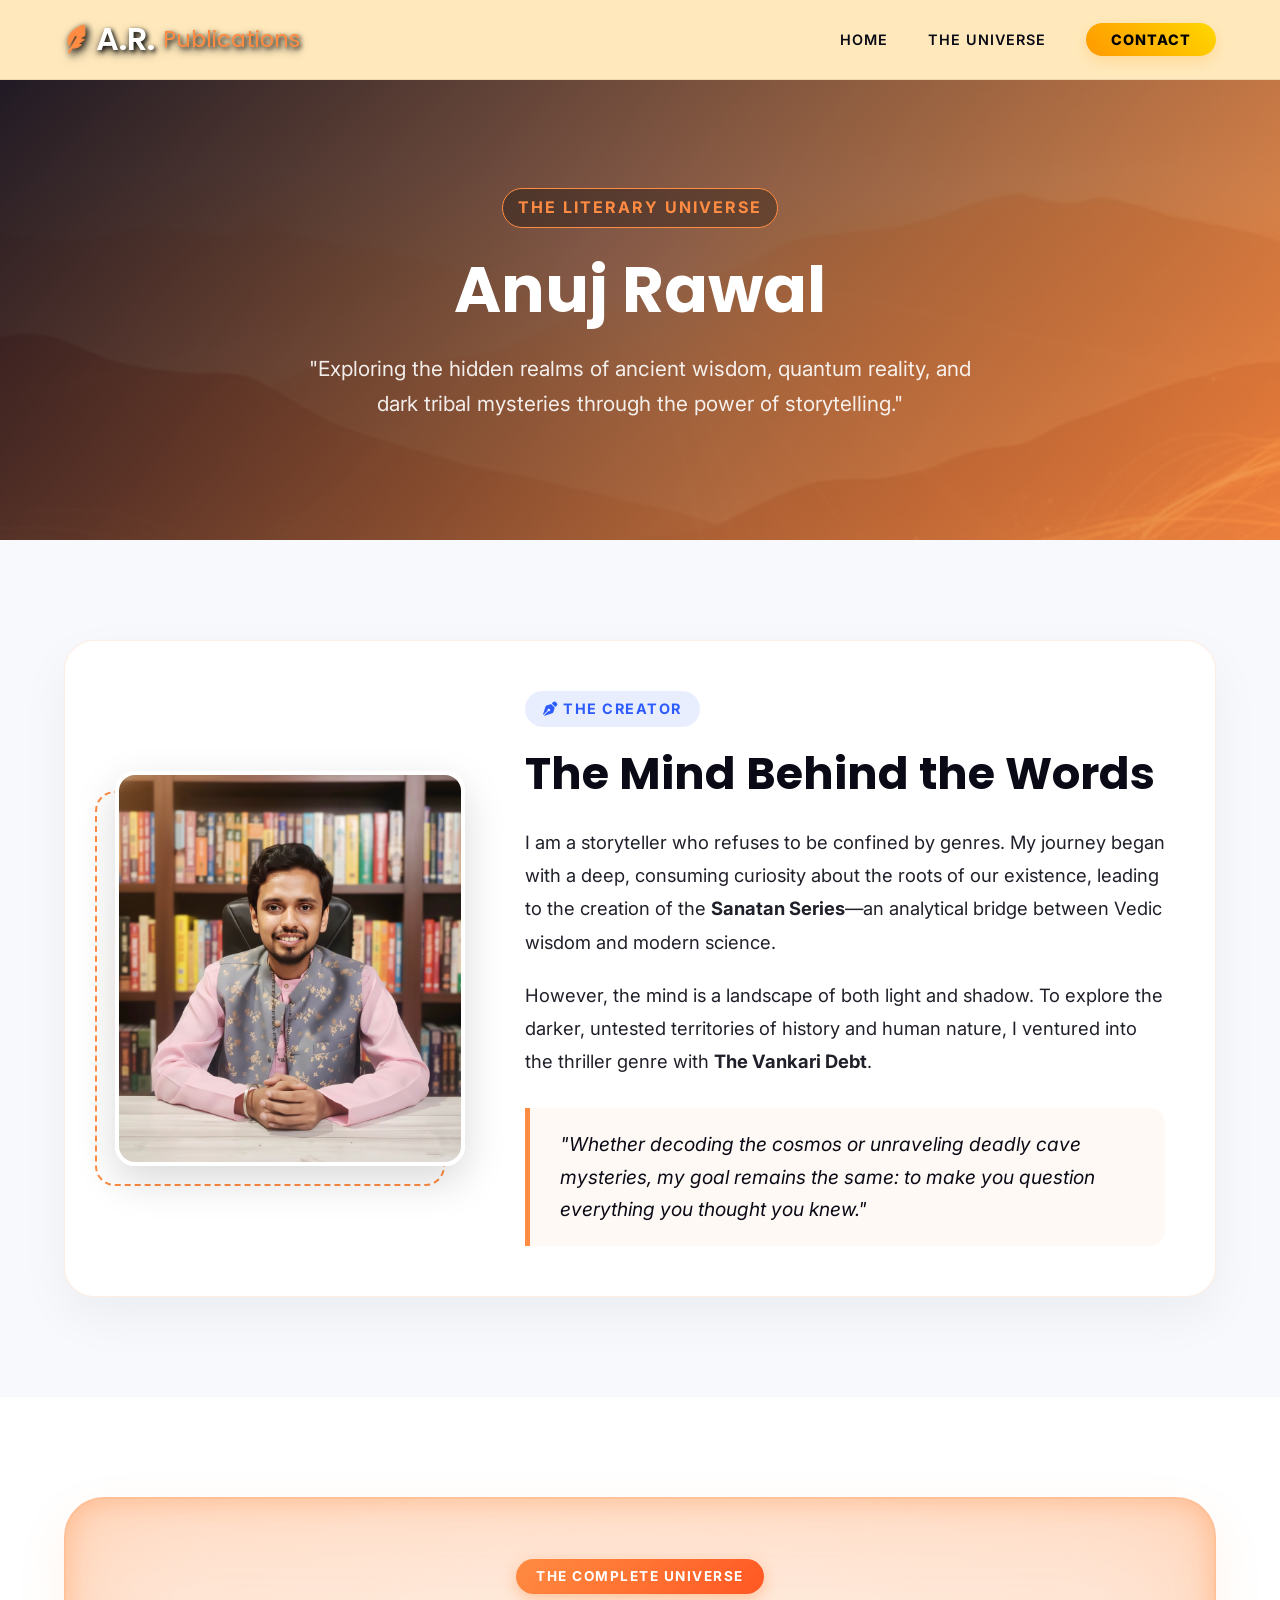
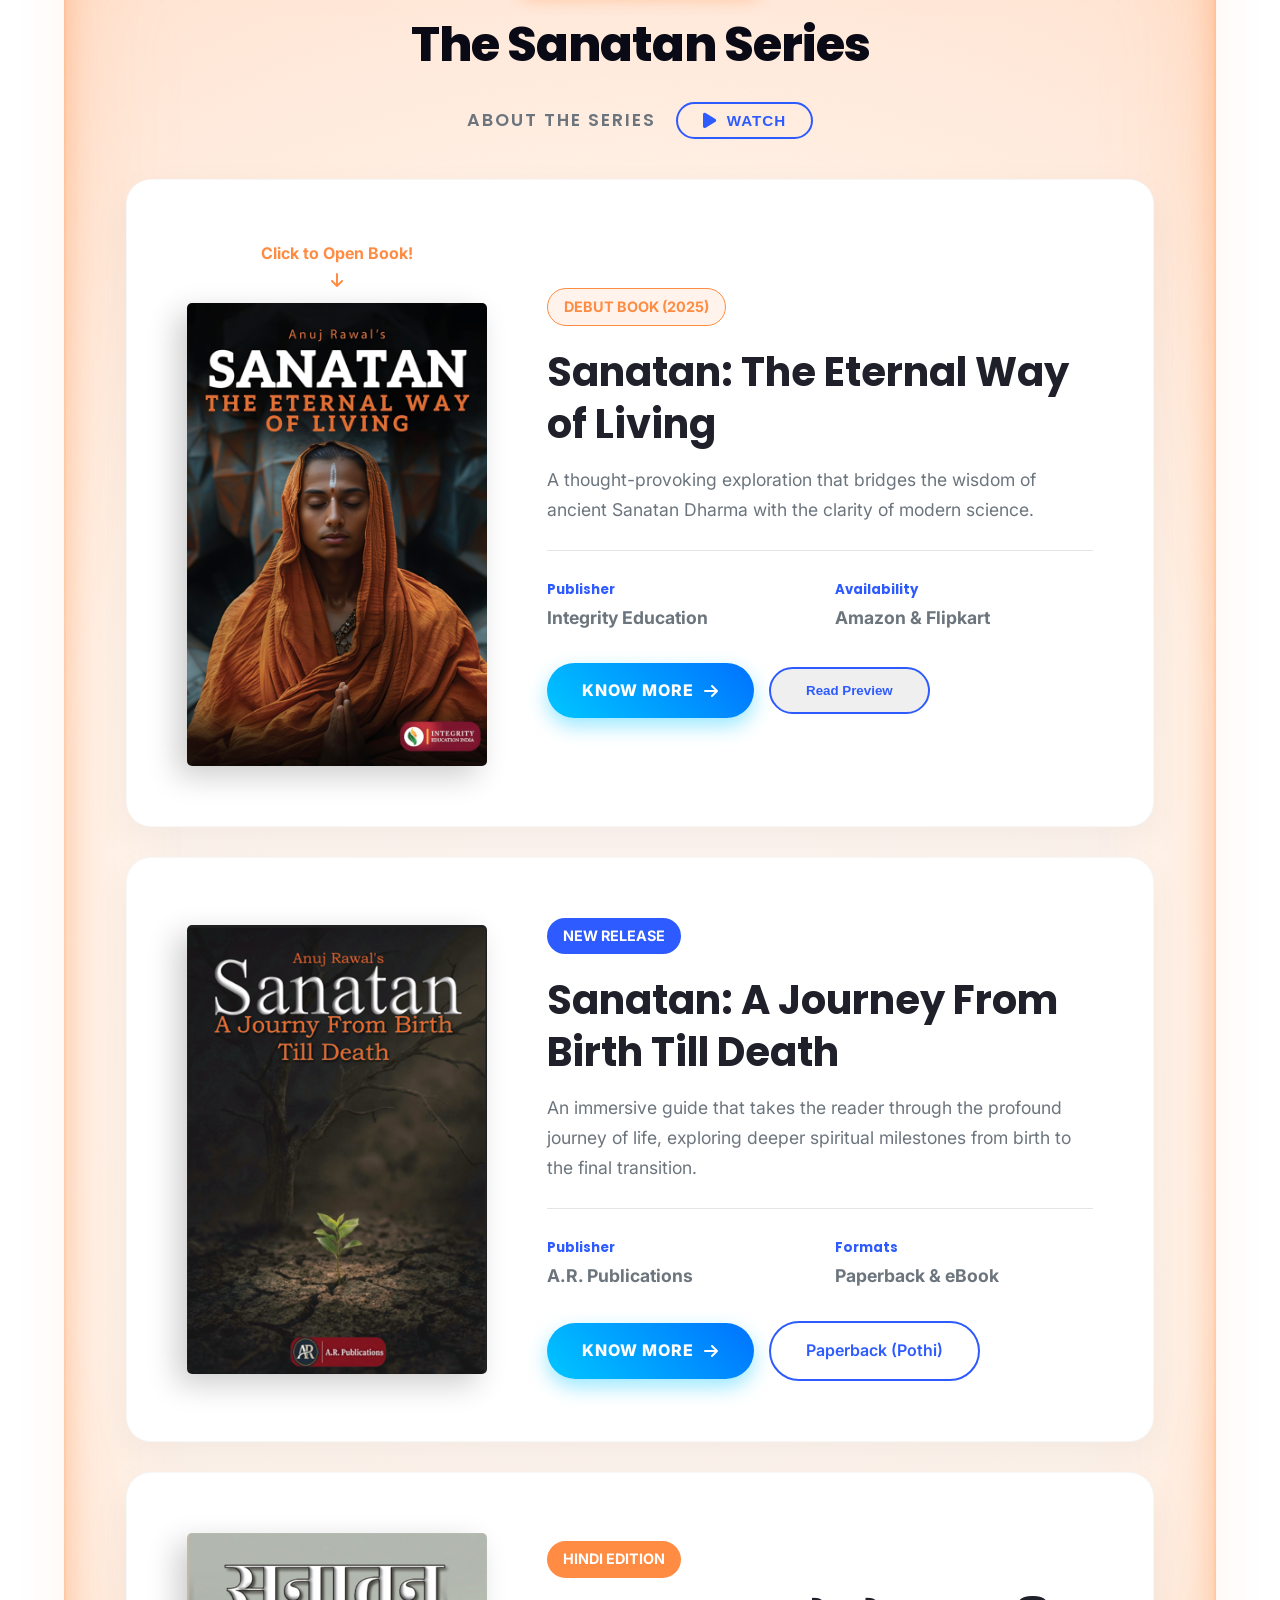
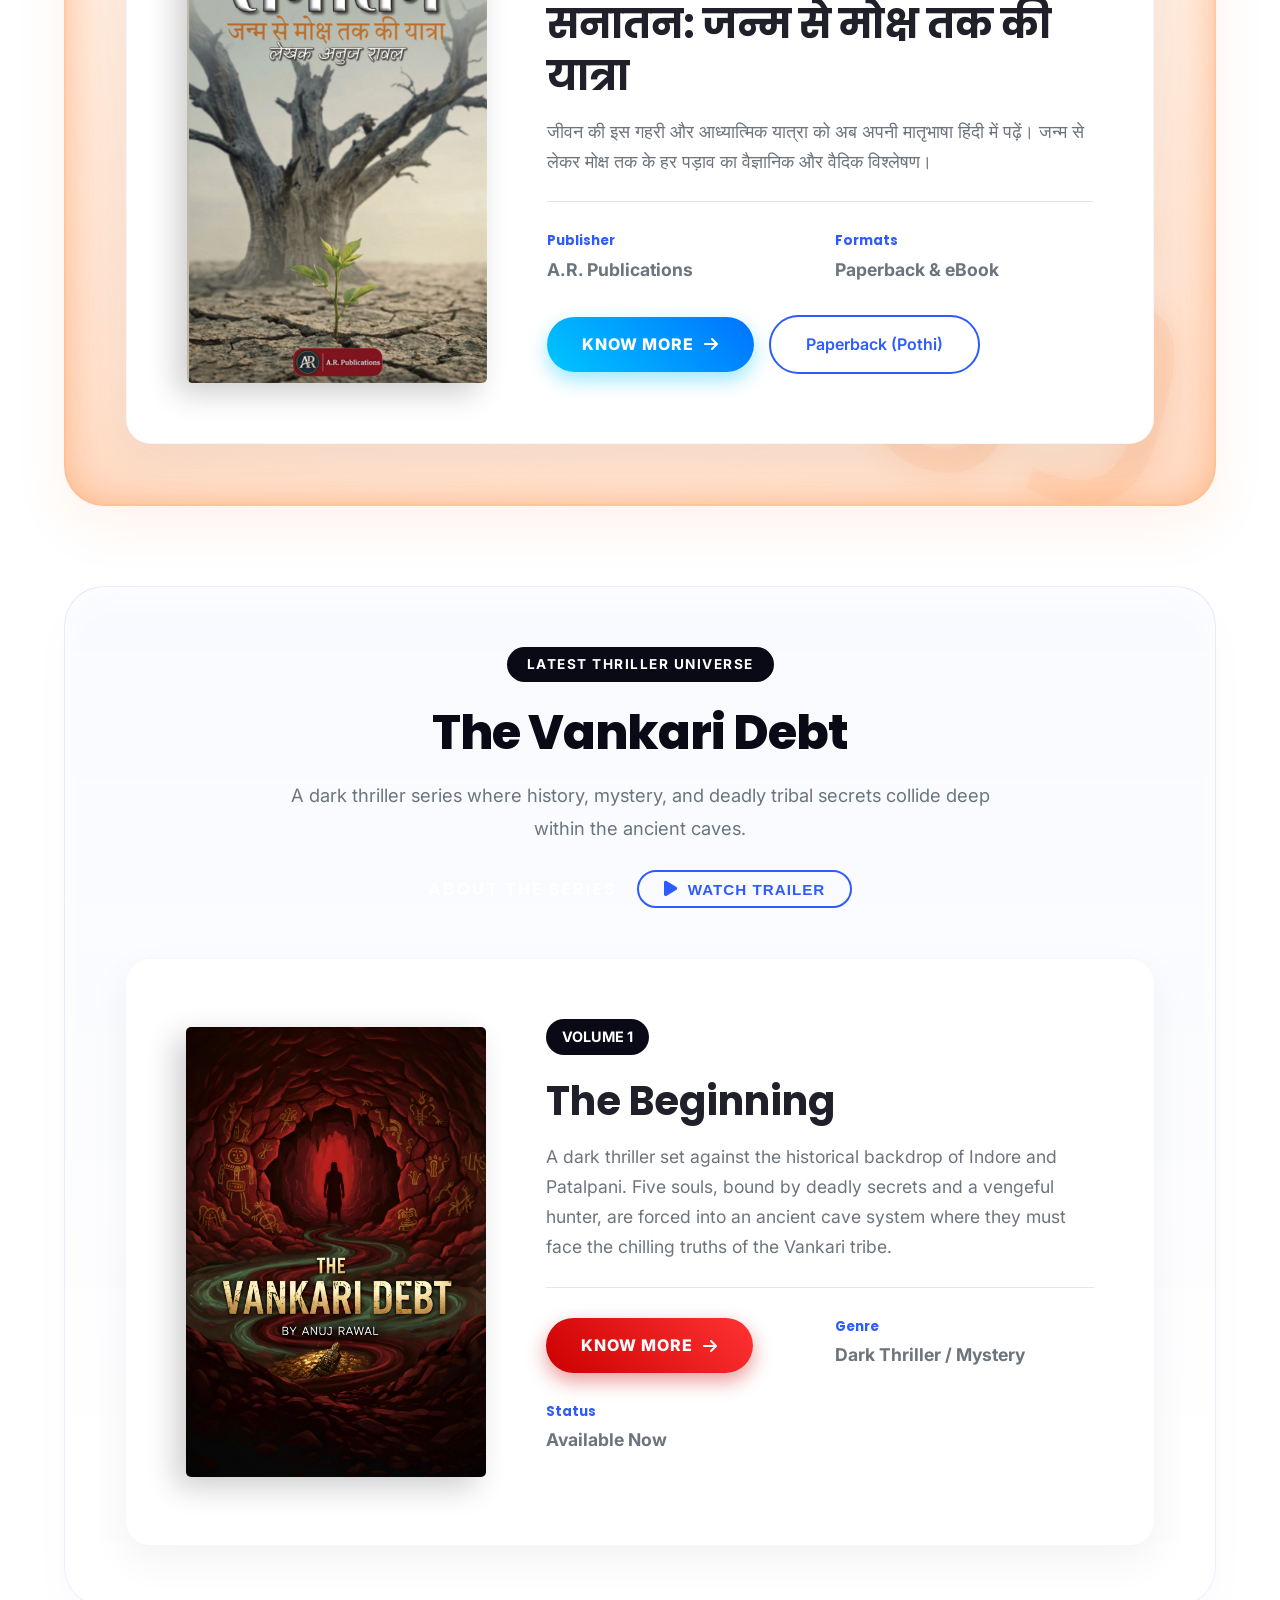
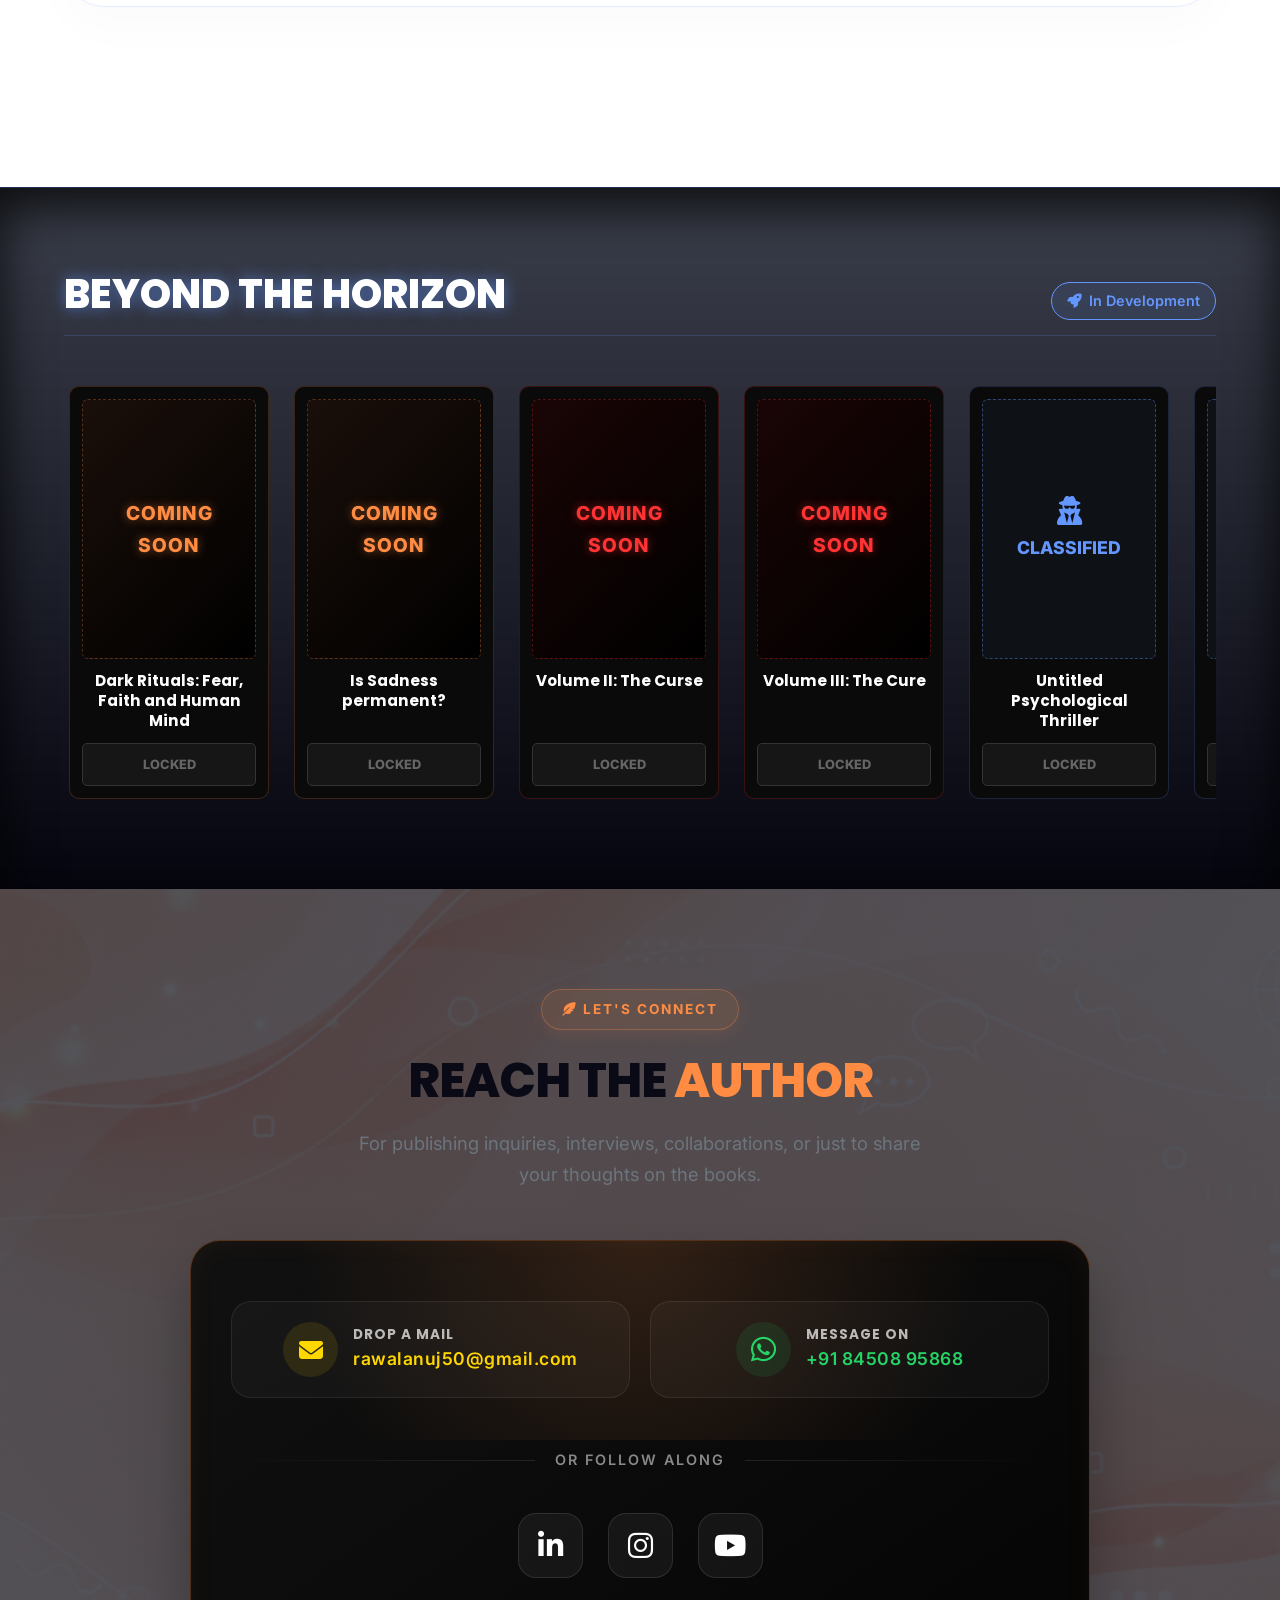
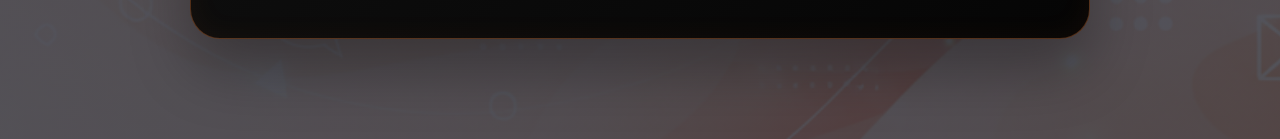
==== commit 831fede6: "Update index.html" ====
--- a/index.html
+++ b/index.html
@@ -12,26 +12,18 @@
     <meta property="og:type" content="website">
     
     <title>A.R. Publications | The Literary Universe of Anuj Rawal</title>
-    
+
     <link href="https://fonts.googleapis.com/css2?family=Inter:wght@300;400;600&family=Poppins:wght@500;700;800&display=swap" rel="stylesheet">
     <link rel="stylesheet" href="https://cdnjs.cloudflare.com/ajax/libs/font-awesome/6.4.0/css/all.min.css">
-    <link rel="stylesheet" href="./static/css/style.css">
+    <link rel="stylesheet" href="static/css/style.css">
 
     <style>
-        /* Desktop vs Mobile Display Toggle */
-        @media (max-width: 991px) {
-            .author-desktop-view { display: none !important; }
-            .author-mobile-view { display: block !important; }
-        }
-        @media (min-width: 992px) {
-            .author-desktop-view { display: block !important; }
-            .author-mobile-view { display: none !important; }
-        }
-
-        /* Basic Resets & Custom CSS */
+        /* Base Resets */
         body { overflow-y: auto !important; overflow-x: hidden; height: auto !important; position: relative; }
         body.modal-open { overflow: hidden !important; }
         .custom-series-modal { display: none; align-items: center; justify-content: center; z-index: 9999 !important; }
+        
+        /* Navbar */
         .navbar { background: #ffe9bc !important; border-bottom: 1px solid rgba(0,0,0,0.08) !important; transition: transform 0.4s ease-in-out, background 1.2s ease, border-color 1.2s ease !important; }
         .navbar.nav-hidden { transform: translateY(-100%); }
         .navbar .nav-link { color: #0a0a16; font-weight: 600; transition: color 1.2s ease; }
@@ -43,7 +35,8 @@
         .brand-icon { color: #FF8C42; font-size: 1.5rem; transform: rotate(-15deg); filter: drop-shadow(2px 2px 3px rgba(0,0,0,0.8)) drop-shadow(0px 4px 4px rgba(0,0,0,0.5)); transition: color 1.2s ease, filter 0.3s ease; }
         .navbar .btn-nav { background: linear-gradient(45deg, #FF9900, #FFD700) !important; color: #000 !important; border-radius: 30px; padding: 8px 25px; font-weight: 800 !important; box-shadow: 0 5px 15px rgba(255, 153, 0, 0.2); transition: transform 0.3s ease, box-shadow 0.3s ease; }
         .navbar .btn-nav:hover { transform: translateY(-2px); box-shadow: 0 8px 20px rgba(255, 153, 0, 0.4); }
-        
+
+        /* Vankari Dark Theme */
         body.vankari-active { background-color: #050505 !important; }
         body.vankari-active .navbar { background: rgba(5, 5, 5, 0.95) !important; border-bottom: 1px solid rgba(139, 0, 0, 0.4) !important; }
         body.vankari-active .brand-ar { color: #ffffff !important; }
@@ -52,6 +45,47 @@
         body.vankari-active .navbar .nav-link { color: #ffffff !important; }
         body.vankari-active .navbar .menu-toggle .bar { background: #ffffff !important; }
 
+        /* Desktop Scrollbar */
+        .hide-desktop-scrollbar::-webkit-scrollbar { display: none; }
+        .hide-desktop-scrollbar { -ms-overflow-style: none; scrollbar-width: none; }
+
+        /* View Toggle */
+        .author-mobile-view { display: none; }
+        @media (max-width: 991px) {
+            .author-desktop-view { display: none !important; }
+            .author-mobile-view { display: block !important; background-color: #070714; min-height: 100vh; padding-bottom: 40px; font-family: 'Poppins', sans-serif; overflow-x: hidden; }
+            
+            /* Mobile View Styles */
+            .mobile-immersive-hero { min-height: 380px; display: flex; flex-direction: column; justify-content: flex-end; padding: 40px 20px 0px; position: relative; background-position: center center !important; background-size: cover !important; }
+            .mobile-immersive-hero::before { content: ''; position: absolute; top: 0; left: 0; right: 0; bottom: 0; background: linear-gradient(180deg, rgba(7,7,20,0) 0%, rgba(7,7,20,0.6) 60%, #070714 100%); z-index: 1; }
+            .hero-bottom-content { position: relative; z-index: 2; text-align: center; width: 100%; padding-bottom: 140px !important; }
+            .hero-bottom-content h1 { font-size: 3.2rem; margin: 5px 0; line-height: 1.1; background: linear-gradient(45deg, #FFD700, #FFA500, #FF8C00); -webkit-background-clip: text; -webkit-text-fill-color: transparent; text-shadow: 0px 10px 30px rgba(255, 140, 66, 0.4); font-weight: 800; letter-spacing: -1px; }
+            .hero-bottom-content p { color: #b0b0c0; font-size: 1.05rem; margin-bottom: 0; font-weight: 300; }
+            .mobile-badge { display: inline-block; background: rgba(255, 140, 66, 0.1); color: #FF8C42; padding: 6px 16px; border-radius: 30px; font-size: 0.75rem; text-transform: uppercase; letter-spacing: 2px; border: 1px solid rgba(255, 140, 66, 0.3); margin-bottom: 12px; backdrop-filter: blur(5px); }
+            .mobile-author-card { background: rgba(255, 255, 255, 0.03); backdrop-filter: blur(20px); border: 1px solid rgba(255, 255, 255, 0.08); border-radius: 30px; margin: -90px 20px 40px; padding: 70px 25px 35px; position: relative; text-align: center; box-shadow: 0 20px 50px rgba(0,0,0,0.6); z-index: 10; }
+            .mobile-avatar { width: 100px; height: 100px; border-radius: 50%; object-fit: cover; border: 3px solid #1a1a2e; position: absolute; top: -50px; left: 50%; transform: translateX(-50%); box-shadow: 0 0 30px rgba(255, 140, 66, 0.5); }
+            .mobile-author-card h3 { color: #ffffff; font-size: 1.5rem; font-weight: 600; margin-bottom: 12px; }
+            .mobile-author-card p { color: #a0a0b5; font-size: 0.95rem; line-height: 1.7; font-weight: 300; }
+            .mobile-section-header { display: flex; justify-content: space-between; align-items: center; padding: 0 25px; margin-bottom: 25px; }
+            .mobile-section-header h2 { color: #fff; font-size: 1.6rem; font-weight: 700; }
+            .mobile-watch-btn { background: rgba(255,255,255,0.05); border: 1px solid rgba(255,255,255,0.1); padding: 8px 18px; border-radius: 30px; font-size: 0.8rem; display: flex; align-items: center; gap: 8px; backdrop-filter: blur(10px); }
+            .mobile-watch-btn.gold { color: #FFD700; border-color: rgba(255,215,0,0.3); }
+            .mobile-watch-btn.red { color: #ff3333; border-color: rgba(255,51,51,0.3); }
+            .mobile-horizontal-scroll { display: flex !important; flex-wrap: nowrap !important; overflow-x: auto !important; gap: 20px !important; padding: 10px 20px 40px !important; scroll-snap-type: x mandatory; scrollbar-width: none; }
+            .mobile-horizontal-scroll::-webkit-scrollbar { display: none; }
+            .mobile-book-card { flex: 0 0 220px !important; scroll-snap-align: center; background: linear-gradient(145deg, rgba(255,255,255,0.05), rgba(0,0,0,0.2)); border: 1px solid rgba(255,255,255,0.05); border-radius: 20px; padding: 15px; display: flex; flex-direction: column; justify-content: space-between; }
+            .mobile-book-card img { width: 100% !important; height: 280px !important; object-fit: cover !important; border-radius: 12px; margin-bottom: 15px; box-shadow: 0 10px 20px rgba(0,0,0,0.5); }
+            .mobile-book-card h4 { color: #fff; font-size: 0.95rem; font-weight: 600; margin-bottom: 15px; line-height: 1.3; display: -webkit-box; -webkit-line-clamp: 2; -webkit-box-orient: vertical; overflow: hidden; min-height: 2.6em; }
+            .mobile-know-more-btn { display: block; width: 100%; background: transparent !important; color: #00c6ff !important; padding: 10px 0; font-weight: 800; text-transform: uppercase; font-size: 0.9rem; letter-spacing: 1.5px; text-align: center; text-decoration: none; text-shadow: 0 0 10px rgba(0, 198, 255, 0.6); margin-top: auto; }
+            .vankari-mobile { background: radial-gradient(circle at center, #1a0505 0%, #050505 100%); padding: 50px 25px; position: relative; }
+            .vankari-glow { color: #ff3333 !important; text-shadow: 0 0 10px rgba(255, 51, 51, 0.6) !important; }
+            .coming-soon-placeholder { width: 100%; height: 280px; background: linear-gradient(135deg, #1a0505, #000); border: 1px dashed rgba(255, 51, 51, 0.3); border-radius: 12px; display: flex; align-items: center; justify-content: center; margin-bottom: 15px; }
+            .coming-soon-placeholder span { color: rgba(255, 51, 51, 0.5); font-size: 1.2rem; font-weight: 800; text-align: center; letter-spacing: 2px; }
+            .mobile-know-more-btn.disabled { color: #444 !important; text-shadow: none !important; pointer-events: none; border: 1px solid #222; }
+            .navbar { position: fixed; width: 100%; z-index: 1000; }
+        }
+
+        /* Contact Section Global Styles */
         .contact-section-wrapper { padding: 100px 20px; position: relative; z-index: 10; }
         .contact-heading { color: var(--dark); font-weight: 800; font-size: 3rem; text-transform: uppercase; margin-bottom: 15px; font-family: 'Poppins', sans-serif; letter-spacing: -1px; }
         .contact-glass-card { background: linear-gradient(145deg, #111111, #050505); border: 1px solid rgba(255, 140, 66, 0.3); border-radius: 30px; padding: 60px 40px; box-shadow: 0 30px 60px rgba(0,0,0,0.3), inset 0 0 30px rgba(255,140,66,0.05); position: relative; overflow: hidden; }
@@ -65,7 +99,6 @@
         .contact-text-val { font-size: 1.1rem; font-weight: 600; letter-spacing: 0.5px; margin: 0; }
         .email-btn .contact-text-val { color: #FFD700; }
         .wa-btn .contact-text-val { color: #25D366; }
-        
         .social-squircle { width: 65px; height: 65px; background: rgba(255,255,255,0.05); display: flex; align-items: center; justify-content: center; border-radius: 18px; color: #fff; font-size: 1.8rem; transition: all 0.4s ease; border: 1px solid rgba(255,255,255,0.1); }
         .social-squircle.li:hover { background: #0077b5; transform: translateY(-8px) rotate(5deg); border-color: #0077b5; box-shadow: 0 15px 25px rgba(0, 119, 181, 0.5); }
         .social-squircle.ig:hover { background: linear-gradient(45deg, #f09433 0%, #e6683c 25%, #dc2743 50%, #cc2366 75%, #bc1888 100%); transform: translateY(-8px) rotate(-5deg); border-color: transparent; box-shadow: 0 15px 25px rgba(220, 39, 67, 0.5); }
@@ -83,9 +116,6 @@
             .social-squircle { width: 55px; height: 55px; font-size: 1.5rem; border-radius: 15px; }
         }
         @media (min-width: 768px) { .pillars-grid { grid-template-columns: 1fr 1fr !important; } }
-        
-        .hide-desktop-scrollbar::-webkit-scrollbar { display: none; }
-        .hide-desktop-scrollbar { -ms-overflow-style: none; scrollbar-width: none; }
     </style>
 </head>
 <body>
@@ -106,7 +136,6 @@
             <ul class="nav-menu">
                 <li><a href="./index.html" class="nav-link">Home</a></li>
                 <li><a href="#books-universe" class="nav-link">The Universe</a></li>
-                <li><a href="#" class="nav-link" style="color: var(--primary);">Tech Portfolio</a></li>
                 <li><a href="#contact" class="nav-link btn-nav" style="background: var(--dark);">Contact</a></li>
             </ul>
         </div>
@@ -254,10 +283,6 @@
                     </div>
                 </div>
             </div> 
-            
-            <div class="mobile-back-tech" style="text-align: center; padding-bottom: 30px;">
-                <a href="#" style="color: #fff;"><i class="fas fa-arrow-left"></i> Explore Tech Portfolio</a>
-            </div>
         </div>
         <div class="author-desktop-view">
             <section class="hero" style="min-height: 60vh; padding: 150px 0 80px; background: linear-gradient(135deg, rgba(10, 10, 28, 0.95), rgba(255, 140, 66, 0.8)), url('./static/images/philosophy-bg.png') no-repeat center center/cover;">
@@ -306,16 +331,10 @@
                             </div>
                         </div>
                         <div class="series-book-list">
-                            
                             <div class="book-showcase">
                                 <div class="book-wrapper book-trigger">
-                                    <div class="click-hint">
-                                        <span>Click to Open Book!</span>
-                                        <i class="fas fa-arrow-down bounce"></i>
-                                    </div>
-                                    <div class="book-3d-trigger">
-                                        <img src="./static/images/book.jpg" alt="Sanatan Book Cover">
-                                    </div>
+                                    <div class="click-hint"><span>Click to Open Book!</span><i class="fas fa-arrow-down bounce"></i></div>
+                                    <div class="book-3d-trigger"><img src="./static/images/book.jpg" alt="Sanatan Book Cover"></div>
                                 </div>
                                 <div class="book-info">
                                     <span class="book-tag">DEBUT BOOK (2025)</span>
@@ -334,9 +353,7 @@
                             
                             <div class="book-showcase">
                                 <div class="book-wrapper">
-                                    <div class="book-3d-trigger" style="cursor: default;">
-                                        <img src="./static/images/english_cover_S2.png" alt="Sanatan: A Journey from Birth till Death Cover">
-                                    </div>
+                                    <div class="book-3d-trigger" style="cursor: default;"><img src="./static/images/english_cover_S2.png" alt="Sanatan: A Journey from Birth till Death Cover"></div>
                                 </div>
                                 <div class="book-info">
                                     <span class="book-tag" style="background: var(--primary); color: var(--white); border: none;">NEW RELEASE</span>
@@ -355,9 +372,7 @@
 
                             <div class="book-showcase">
                                 <div class="book-wrapper">
-                                    <div class="book-3d-trigger" style="cursor: default;">
-                                        <img src="./static/images/hindi_cover_S2.jpg" alt="Sanatan Hindi Edition Cover">
-                                    </div>
+                                    <div class="book-3d-trigger" style="cursor: default;"><img src="./static/images/hindi_cover_S2.jpg" alt="Sanatan Hindi Edition Cover"></div>
                                 </div>
                                 <div class="book-info">
                                     <span class="book-tag" style="background: #FF8C42; color: #fff; border: none;">HINDI EDITION</span>
@@ -383,17 +398,13 @@
                             <p class="vankari-subheading">A dark thriller series where history, mystery, and deadly tribal secrets collide deep within the ancient caves.</p>
                             <div class="about-series-row">
                                 <h4 class="minimal-about-title" style="color: #fff;">About the Series</h4>
-                                <button class="btn-watch-series vankari-watch-btn" id="open-vankari-modal">
-                                    <i class="fas fa-play"></i> Watch Trailer
-                                </button>
+                                <button class="btn-watch-series vankari-watch-btn" id="open-vankari-modal"><i class="fas fa-play"></i> Watch Trailer</button>
                             </div>
                         </div>
                         <div class="series-book-list">
                             <div class="book-showcase">
                                 <div class="book-wrapper">
-                                    <div class="book-3d-trigger" style="cursor: default;">
-                                        <img src="./static/images/vankari.jpg" alt="The Vankari Debt Cover">
-                                    </div>
+                                    <div class="book-3d-trigger" style="cursor: default;"><img src="./static/images/vankari.jpg" alt="The Vankari Debt Cover"></div>
                                 </div>
                                 <div class="book-info">
                                     <span class="book-tag" style="background: var(--dark); color: var(--white); border: none;">VOLUME 1</span>
@@ -417,65 +428,43 @@
                 <div class="container">
                     <div class="desktop-section-header" style="border-bottom: 1px solid rgba(100, 150, 255, 0.2); display: flex; justify-content: space-between; align-items: flex-end; margin-bottom: 40px; padding-bottom: 15px;">
                         <h2 style="color: #fff; font-weight: 800; font-size: 2.5rem; text-transform: uppercase; margin: 0; text-shadow: 0 0 15px rgba(100, 150, 255, 0.6);">Beyond The Horizon</h2>
-                        <span style="background: rgba(100, 150, 255, 0.1); border: 1px solid #6496ff; color: #6496ff; padding: 6px 15px; border-radius: 20px; font-weight: 600; font-size: 0.9rem; display: flex; align-items: center; gap: 8px;">
-                            <i class="fas fa-rocket"></i> In Development
-                        </span>
+                        <span style="background: rgba(100, 150, 255, 0.1); border: 1px solid #6496ff; color: #6496ff; padding: 6px 15px; border-radius: 20px; font-weight: 600; font-size: 0.9rem; display: flex; align-items: center; gap: 8px;"><i class="fas fa-rocket"></i> In Development</span>
                     </div>
 
                     <div class="desktop-cards-grid hide-desktop-scrollbar" id="upcoming-desktop-carousel" style="display: flex; flex-wrap: nowrap; gap: 25px; overflow-x: hidden; padding: 10px 5px;">
                         
                         <div class="desktop-book-card" style="width: 200px; flex: 0 0 200px; background: #0a0a0a; border-radius: 10px; padding: 12px; text-align: center; border: 1px solid rgba(255, 140, 66, 0.2); transition: 0.3s ease; display: flex; flex-direction: column;">
-                            <div class="coming-soon-box" style="height: 260px; border-radius: 6px; margin-bottom: 12px; display: flex; align-items: center; justify-content: center; font-weight: 800; text-align: center; border: 1px dashed rgba(255, 140, 66, 0.3); background: linear-gradient(135deg, #1a0f0a, #000);">
-                                <span style="color: #FF8C42; font-size: 1.2rem; letter-spacing: 1px; text-shadow: 0 0 10px rgba(255, 140, 66, 0.5);">COMING<br>SOON</span>
-                            </div>
+                            <div class="coming-soon-box" style="height: 260px; border-radius: 6px; margin-bottom: 12px; display: flex; align-items: center; justify-content: center; font-weight: 800; text-align: center; border: 1px dashed rgba(255, 140, 66, 0.3); background: linear-gradient(135deg, #1a0f0a, #000);"><span style="color: #FF8C42; font-size: 1.2rem; letter-spacing: 1px; text-shadow: 0 0 10px rgba(255, 140, 66, 0.5);">COMING<br>SOON</span></div>
                             <h4 style="color: #fff; font-size: 0.95rem; margin-bottom: 12px; line-height: 1.3; flex-grow: 1;">Dark Rituals: Fear, Faith and Human Mind</h4>
                             <div class="desktop-know-more-btn btn-locked" style="background: rgba(255,255,255,0.05); color: #666; border: 1px solid #333; padding: 10px; border-radius: 5px; font-size: 0.8rem; text-transform: uppercase; font-weight: 800;">LOCKED</div>
                         </div>
-
                         <div class="desktop-book-card" style="width: 200px; flex: 0 0 200px; background: #0a0a0a; border-radius: 10px; padding: 12px; text-align: center; border: 1px solid rgba(255, 140, 66, 0.2); transition: 0.3s ease; display: flex; flex-direction: column;">
-                            <div class="coming-soon-box" style="height: 260px; border-radius: 6px; margin-bottom: 12px; display: flex; align-items: center; justify-content: center; font-weight: 800; text-align: center; border: 1px dashed rgba(255, 140, 66, 0.3); background: linear-gradient(135deg, #1a0f0a, #000);">
-                                <span style="color: #FF8C42; font-size: 1.2rem; letter-spacing: 1px; text-shadow: 0 0 10px rgba(255, 140, 66, 0.5);">COMING<br>SOON</span>
-                            </div>
+                            <div class="coming-soon-box" style="height: 260px; border-radius: 6px; margin-bottom: 12px; display: flex; align-items: center; justify-content: center; font-weight: 800; text-align: center; border: 1px dashed rgba(255, 140, 66, 0.3); background: linear-gradient(135deg, #1a0f0a, #000);"><span style="color: #FF8C42; font-size: 1.2rem; letter-spacing: 1px; text-shadow: 0 0 10px rgba(255, 140, 66, 0.5);">COMING<br>SOON</span></div>
                             <h4 style="color: #fff; font-size: 0.95rem; margin-bottom: 12px; line-height: 1.3; flex-grow: 1;">Is Sadness permanent?</h4>
                             <div class="desktop-know-more-btn btn-locked" style="background: rgba(255,255,255,0.05); color: #666; border: 1px solid #333; padding: 10px; border-radius: 5px; font-size: 0.8rem; text-transform: uppercase; font-weight: 800;">LOCKED</div>
                         </div>
-
                         <div class="desktop-book-card" style="width: 200px; flex: 0 0 200px; background: #0a0a0a; border-radius: 10px; padding: 12px; text-align: center; border: 1px solid rgba(255, 51, 51, 0.2); transition: 0.3s ease; display: flex; flex-direction: column;">
-                            <div class="coming-soon-box" style="height: 260px; border-radius: 6px; margin-bottom: 12px; display: flex; align-items: center; justify-content: center; font-weight: 800; text-align: center; border: 1px dashed rgba(255, 51, 51, 0.3); background: linear-gradient(135deg, #1a0505, #000);">
-                                <span style="color: #ff3333; font-size: 1.2rem; letter-spacing: 1px; text-shadow: 0 0 10px rgba(255, 51, 51, 0.5);">COMING<br>SOON</span>
-                            </div>
+                            <div class="coming-soon-box" style="height: 260px; border-radius: 6px; margin-bottom: 12px; display: flex; align-items: center; justify-content: center; font-weight: 800; text-align: center; border: 1px dashed rgba(255, 51, 51, 0.3); background: linear-gradient(135deg, #1a0505, #000);"><span style="color: #ff3333; font-size: 1.2rem; letter-spacing: 1px; text-shadow: 0 0 10px rgba(255, 51, 51, 0.5);">COMING<br>SOON</span></div>
                             <h4 style="color: #fff; font-size: 0.95rem; margin-bottom: 12px; line-height: 1.3; flex-grow: 1;">Volume II: The Curse</h4>
                             <div class="desktop-know-more-btn btn-locked" style="background: rgba(255,255,255,0.05); color: #666; border: 1px solid #333; padding: 10px; border-radius: 5px; font-size: 0.8rem; text-transform: uppercase; font-weight: 800;">LOCKED</div>
                         </div>
-
                         <div class="desktop-book-card" style="width: 200px; flex: 0 0 200px; background: #0a0a0a; border-radius: 10px; padding: 12px; text-align: center; border: 1px solid rgba(255, 51, 51, 0.2); transition: 0.3s ease; display: flex; flex-direction: column;">
-                            <div class="coming-soon-box" style="height: 260px; border-radius: 6px; margin-bottom: 12px; display: flex; align-items: center; justify-content: center; font-weight: 800; text-align: center; border: 1px dashed rgba(255, 51, 51, 0.3); background: linear-gradient(135deg, #1a0505, #000);">
-                                <span style="color: #ff3333; font-size: 1.2rem; letter-spacing: 1px; text-shadow: 0 0 10px rgba(255, 51, 51, 0.5);">COMING<br>SOON</span>
-                            </div>
+                            <div class="coming-soon-box" style="height: 260px; border-radius: 6px; margin-bottom: 12px; display: flex; align-items: center; justify-content: center; font-weight: 800; text-align: center; border: 1px dashed rgba(255, 51, 51, 0.3); background: linear-gradient(135deg, #1a0505, #000);"><span style="color: #ff3333; font-size: 1.2rem; letter-spacing: 1px; text-shadow: 0 0 10px rgba(255, 51, 51, 0.5);">COMING<br>SOON</span></div>
                             <h4 style="color: #fff; font-size: 0.95rem; margin-bottom: 12px; line-height: 1.3; flex-grow: 1;">Volume III: The Cure</h4>
                             <div class="desktop-know-more-btn btn-locked" style="background: rgba(255,255,255,0.05); color: #666; border: 1px solid #333; padding: 10px; border-radius: 5px; font-size: 0.8rem; text-transform: uppercase; font-weight: 800;">LOCKED</div>
                         </div>
-
                         <div class="desktop-book-card" style="width: 200px; flex: 0 0 200px; background: #0a0a0a; border-radius: 10px; padding: 12px; text-align: center; border: 1px solid rgba(100, 150, 255, 0.2); transition: 0.3s ease; display: flex; flex-direction: column;">
-                            <div class="coming-soon-box" style="height: 260px; border-radius: 6px; margin-bottom: 12px; display: flex; align-items: center; justify-content: center; font-weight: 800; text-align: center; border: 1px dashed rgba(100, 150, 255, 0.4); background: rgba(100, 150, 255, 0.05);">
-                                <span style="color: #6496ff; font-size: 1.1rem;"><i class="fas fa-user-secret" style="font-size: 1.8rem; margin-bottom: 8px; display: block;"></i>CLASSIFIED</span>
-                            </div>
+                            <div class="coming-soon-box" style="height: 260px; border-radius: 6px; margin-bottom: 12px; display: flex; align-items: center; justify-content: center; font-weight: 800; text-align: center; border: 1px dashed rgba(100, 150, 255, 0.4); background: rgba(100, 150, 255, 0.05);"><span style="color: #6496ff; font-size: 1.1rem;"><i class="fas fa-user-secret" style="font-size: 1.8rem; margin-bottom: 8px; display: block;"></i>CLASSIFIED</span></div>
                             <h4 style="color: #fff; font-size: 0.95rem; margin-bottom: 12px; line-height: 1.3; flex-grow: 1;">Untitled Psychological Thriller</h4>
                             <div class="desktop-know-more-btn btn-locked" style="background: rgba(255,255,255,0.05); color: #666; border: 1px solid #333; padding: 10px; border-radius: 5px; font-size: 0.8rem; text-transform: uppercase; font-weight: 800;">LOCKED</div>
                         </div>
-
                         <div class="desktop-book-card" style="width: 200px; flex: 0 0 200px; background: #0a0a0a; border-radius: 10px; padding: 12px; text-align: center; border: 1px solid rgba(100, 150, 255, 0.2); transition: 0.3s ease; display: flex; flex-direction: column;">
-                            <div class="coming-soon-box" style="height: 260px; border-radius: 6px; margin-bottom: 12px; display: flex; align-items: center; justify-content: center; font-weight: 800; text-align: center; border: 1px dashed rgba(100, 150, 255, 0.4); background: rgba(100, 150, 255, 0.05);">
-                                <span style="color: #6496ff; font-size: 1.1rem;"><i class="fas fa-book-dead" style="font-size: 1.8rem; margin-bottom: 8px; display: block;"></i>UNKNOWN</span>
-                            </div>
+                            <div class="coming-soon-box" style="height: 260px; border-radius: 6px; margin-bottom: 12px; display: flex; align-items: center; justify-content: center; font-weight: 800; text-align: center; border: 1px dashed rgba(100, 150, 255, 0.4); background: rgba(100, 150, 255, 0.05);"><span style="color: #6496ff; font-size: 1.1rem;"><i class="fas fa-book-dead" style="font-size: 1.8rem; margin-bottom: 8px; display: block;"></i>UNKNOWN</span></div>
                             <h4 style="color: #fff; font-size: 0.95rem; margin-bottom: 12px; line-height: 1.3; flex-grow: 1;">The Forgotten Lore (Draft)</h4>
                             <div class="desktop-know-more-btn btn-locked" style="background: rgba(255,255,255,0.05); color: #666; border: 1px solid #333; padding: 10px; border-radius: 5px; font-size: 0.8rem; text-transform: uppercase; font-weight: 800;">LOCKED</div>
                         </div>
-
                         <div class="desktop-book-card" style="width: 200px; flex: 0 0 200px; background: #0a0a0a; border-radius: 10px; padding: 12px; text-align: center; border: 1px solid rgba(100, 150, 255, 0.2); transition: 0.3s ease; display: flex; flex-direction: column;">
-                            <div class="coming-soon-box" style="height: 260px; border-radius: 6px; margin-bottom: 12px; display: flex; align-items: center; justify-content: center; font-weight: 800; text-align: center; border: 1px dashed rgba(100, 150, 255, 0.4); background: rgba(100, 150, 255, 0.05);">
-                                <span style="color: #6496ff; font-size: 1.1rem;"><i class="fas fa-infinity" style="font-size: 1.8rem; margin-bottom: 8px; display: block;"></i>IN WORKS</span>
-                            </div>
+                            <div class="coming-soon-box" style="height: 260px; border-radius: 6px; margin-bottom: 12px; display: flex; align-items: center; justify-content: center; font-weight: 800; text-align: center; border: 1px dashed rgba(100, 150, 255, 0.4); background: rgba(100, 150, 255, 0.05);"><span style="color: #6496ff; font-size: 1.1rem;"><i class="fas fa-infinity" style="font-size: 1.8rem; margin-bottom: 8px; display: block;"></i>IN WORKS</span></div>
                             <h4 style="color: #fff; font-size: 0.95rem; margin-bottom: 12px; line-height: 1.3; flex-grow: 1;">A.R. Universe Expansion</h4>
                             <div class="desktop-know-more-btn btn-locked" style="background: rgba(255,255,255,0.05); color: #666; border: 1px solid #333; padding: 10px; border-radius: 5px; font-size: 0.8rem; text-transform: uppercase; font-weight: 800;">LOCKED</div>
                         </div>
@@ -483,54 +472,54 @@
                     </div>
                 </div>
             </div>
-
-            <section id="contact" class="contact-section-wrapper">
-                <div class="container" style="max-width: 900px; margin: 0 auto; text-align: center;">
-                    <div style="margin-bottom: 50px;">
-                        <span style="display: inline-block; background: rgba(255, 140, 66, 0.1); color: #FF8C42; padding: 8px 20px; border-radius: 30px; font-size: 0.85rem; font-weight: 700; text-transform: uppercase; letter-spacing: 2px; border: 1px solid rgba(255, 140, 66, 0.3); margin-bottom: 20px; box-shadow: 0 5px 15px rgba(255, 140, 66, 0.1);">
-                            <i class="fas fa-feather-alt"></i> Let's Connect
-                        </span>
-                        <h2 class="contact-heading">Reach the <span style="color: #FF8C42;">Author</span></h2>
-                        <p style="color: var(--gray); font-size: 1.15rem; font-family: 'Inter', sans-serif; max-width: 600px; margin: 0 auto;">
-                            For publishing inquiries, interviews, collaborations, or just to share your thoughts on the books.
-                        </p>
-                    </div>
-                    
-                    <div class="contact-glass-card">
-                        <div style="position: absolute; top: -50%; left: 50%; transform: translateX(-50%); width: 100%; height: 100%; background: radial-gradient(circle, rgba(255,140,66,0.15) 0%, transparent 70%); pointer-events: none;"></div>
-
-                        <div style="display: flex; flex-wrap: wrap; justify-content: center; gap: 20px; margin-bottom: 50px; position: relative; z-index: 2;">
-                            <a href="https://mail.google.com/mail/?view=cm&fs=1&to=rawalanuj50@gmail.com" target="_blank" class="contact-action-btn email-btn">
-                                <div class="contact-icon-circle"><i class="fas fa-envelope"></i></div>
-                                <div style="text-align: left;">
-                                    <h5 class="contact-text-label">Drop a Mail</h5>
-                                    <p class="contact-text-val">rawalanuj50@gmail.com</p>
-                                </div>
-                            </a>
-                            <a href="https://wa.me/918450895868" target="_blank" class="contact-action-btn wa-btn">
-                                <div class="contact-icon-circle"><i class="fab fa-whatsapp"></i></div>
-                                <div style="text-align: left;">
-                                    <h5 class="contact-text-label">Message On</h5>
-                                    <p class="contact-text-val">+91 84508 95868</p>
-                                </div>
-                            </a>
-                        </div>
-
-                        <div style="display: flex; align-items: center; gap: 20px; margin-bottom: 40px; position: relative; z-index: 2;">
-                            <div style="flex: 1; height: 1px; background: linear-gradient(to right, transparent, rgba(255,255,255,0.1));"></div>
-                            <span style="color: #888; font-size: 0.9rem; text-transform: uppercase; letter-spacing: 2px; font-weight: 600;">Or Follow Along</span>
-                            <div style="flex: 1; height: 1px; background: linear-gradient(to left, transparent, rgba(255,255,255,0.1));"></div>
-                        </div>
-
-                        <div style="display: flex; justify-content: center; gap: 25px; position: relative; z-index: 2;">
-                            <a href="https://www.linkedin.com/in/anujrawal-ar" target="_blank" class="social-squircle li"><i class="fab fa-linkedin-in"></i></a>
-                            <a href="https://instagram.com/anujrawal.ar/" target="_blank" class="social-squircle ig"><i class="fab fa-instagram"></i></a>
-                            <a href="https://www.youtube.com/@arpublications005" target="_blank" class="social-squircle yt"><i class="fab fa-youtube"></i></a>
-                        </div>
-                    </div>
-                </div>
-            </section>
         </div>
+        <section id="contact" class="contact-section-wrapper">
+            <div class="container" style="max-width: 900px; margin: 0 auto; text-align: center;">
+                <div style="margin-bottom: 50px;">
+                    <span style="display: inline-block; background: rgba(255, 140, 66, 0.1); color: #FF8C42; padding: 8px 20px; border-radius: 30px; font-size: 0.85rem; font-weight: 700; text-transform: uppercase; letter-spacing: 2px; border: 1px solid rgba(255, 140, 66, 0.3); margin-bottom: 20px; box-shadow: 0 5px 15px rgba(255, 140, 66, 0.1);">
+                        <i class="fas fa-feather-alt"></i> Let's Connect
+                    </span>
+                    <h2 class="contact-heading">Reach the <span style="color: #FF8C42;">Author</span></h2>
+                    <p style="color: var(--gray); font-size: 1.15rem; font-family: 'Inter', sans-serif; max-width: 600px; margin: 0 auto;">
+                        For publishing inquiries, interviews, collaborations, or just to share your thoughts on the books.
+                    </p>
+                </div>
+                
+                <div class="contact-glass-card">
+                    <div style="position: absolute; top: -50%; left: 50%; transform: translateX(-50%); width: 100%; height: 100%; background: radial-gradient(circle, rgba(255,140,66,0.15) 0%, transparent 70%); pointer-events: none;"></div>
+
+                    <div style="display: flex; flex-wrap: wrap; justify-content: center; gap: 20px; margin-bottom: 50px; position: relative; z-index: 2;">
+                        <a href="https://mail.google.com/mail/?view=cm&fs=1&to=rawalanuj50@gmail.com" target="_blank" class="contact-action-btn email-btn">
+                            <div class="contact-icon-circle"><i class="fas fa-envelope"></i></div>
+                            <div style="text-align: left;">
+                                <h5 class="contact-text-label">Drop a Mail</h5>
+                                <p class="contact-text-val">rawalanuj50@gmail.com</p>
+                            </div>
+                        </a>
+                        <a href="https://wa.me/918450895868" target="_blank" class="contact-action-btn wa-btn">
+                            <div class="contact-icon-circle"><i class="fab fa-whatsapp"></i></div>
+                            <div style="text-align: left;">
+                                <h5 class="contact-text-label">Message On</h5>
+                                <p class="contact-text-val">+91 84508 95868</p>
+                            </div>
+                        </a>
+                    </div>
+
+                    <div style="display: flex; align-items: center; gap: 20px; margin-bottom: 40px; position: relative; z-index: 2;">
+                        <div style="flex: 1; height: 1px; background: linear-gradient(to right, transparent, rgba(255,255,255,0.1));"></div>
+                        <span style="color: #888; font-size: 0.9rem; text-transform: uppercase; letter-spacing: 2px; font-weight: 600;">Or Follow Along</span>
+                        <div style="flex: 1; height: 1px; background: linear-gradient(to left, transparent, rgba(255,255,255,0.1));"></div>
+                    </div>
+
+                    <div style="display: flex; justify-content: center; gap: 25px; position: relative; z-index: 2;">
+                        <a href="https://www.linkedin.com/in/anujrawal-ar" target="_blank" class="social-squircle li"><i class="fab fa-linkedin-in"></i></a>
+                        <a href="https://instagram.com/anujrawal.ar/" target="_blank" class="social-squircle ig"><i class="fab fa-instagram"></i></a>
+                        <a href="https://www.youtube.com/@arpublications005" target="_blank" class="social-squircle yt"><i class="fab fa-youtube"></i></a>
+                    </div>
+                </div>
+            </div>
+        </section>
+
         <div id="book-modal" class="book-modal desktop-only-modal">
             <div class="modal-close" id="close-book-modal">&times;</div>
             <div class="modal-hint hint-left" id="hint-left"><i class="fas fa-hand-pointer"></i> Click cover to flip</div>
